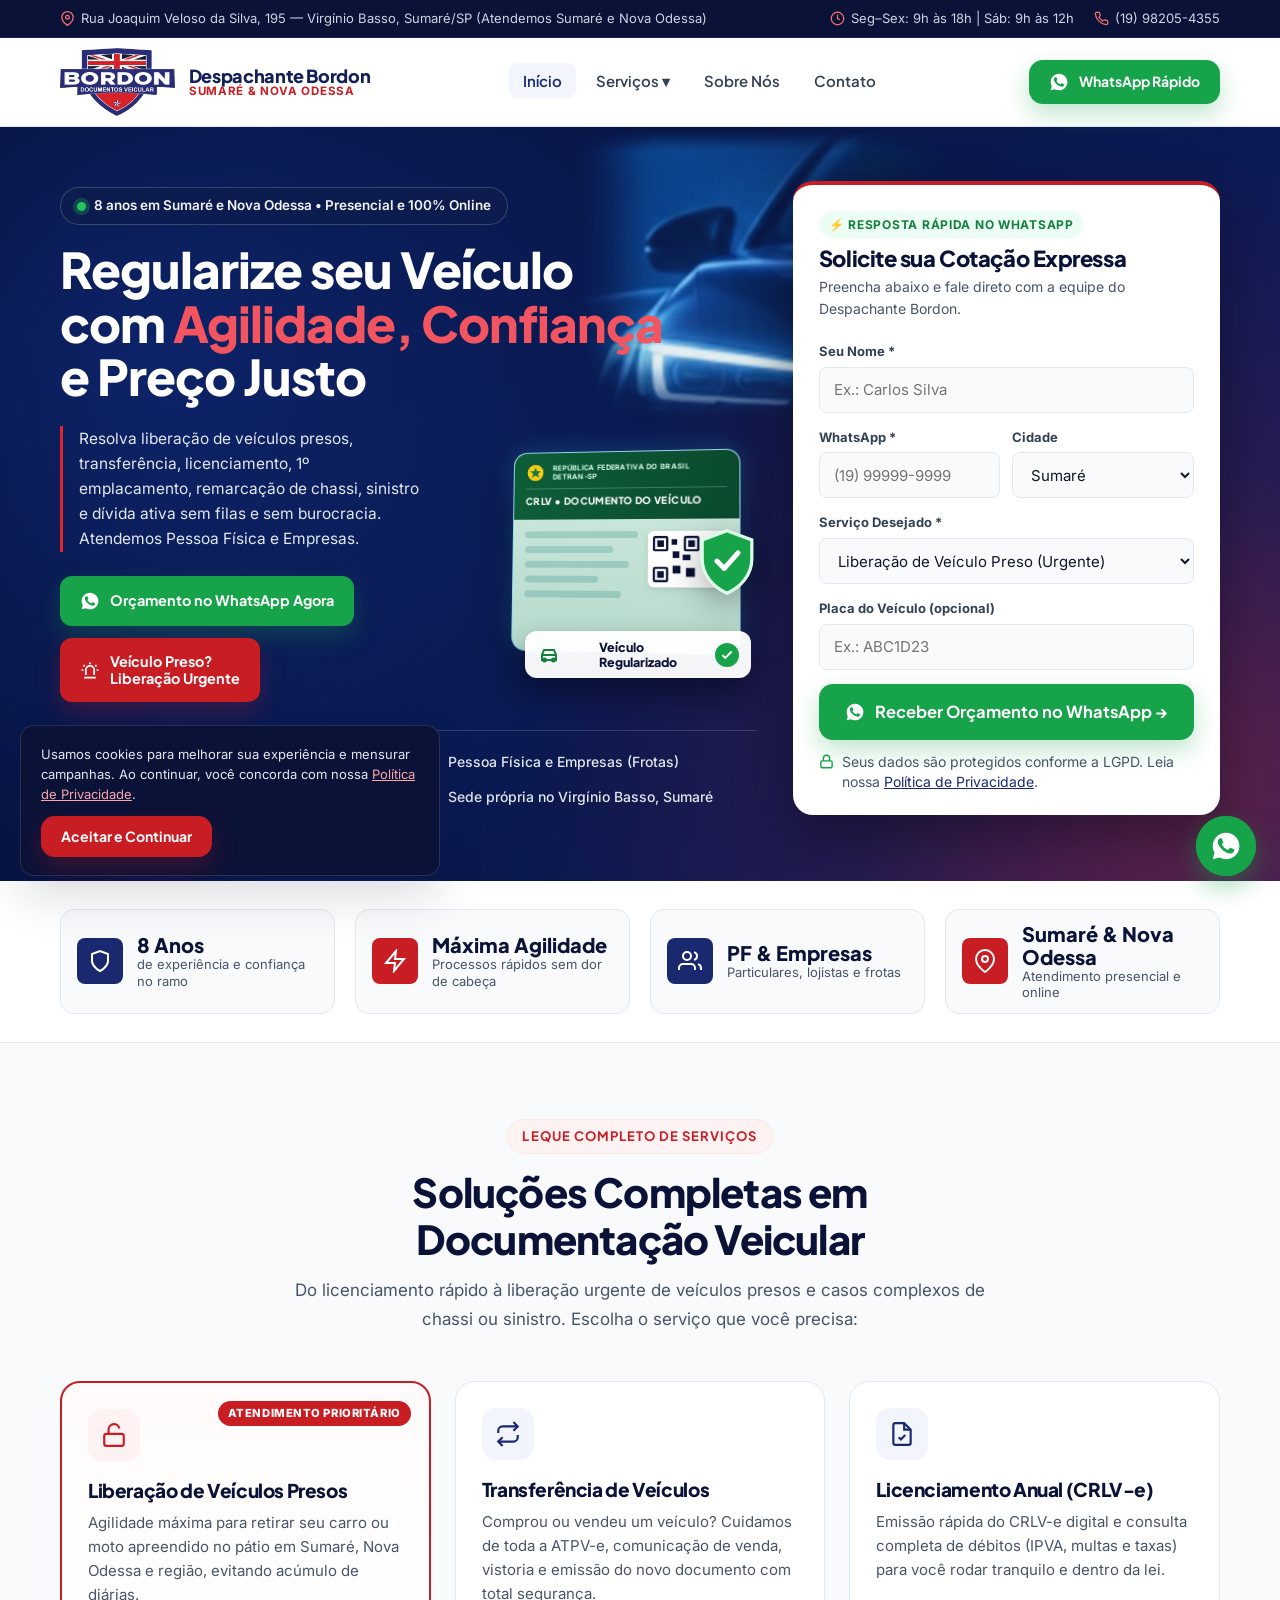
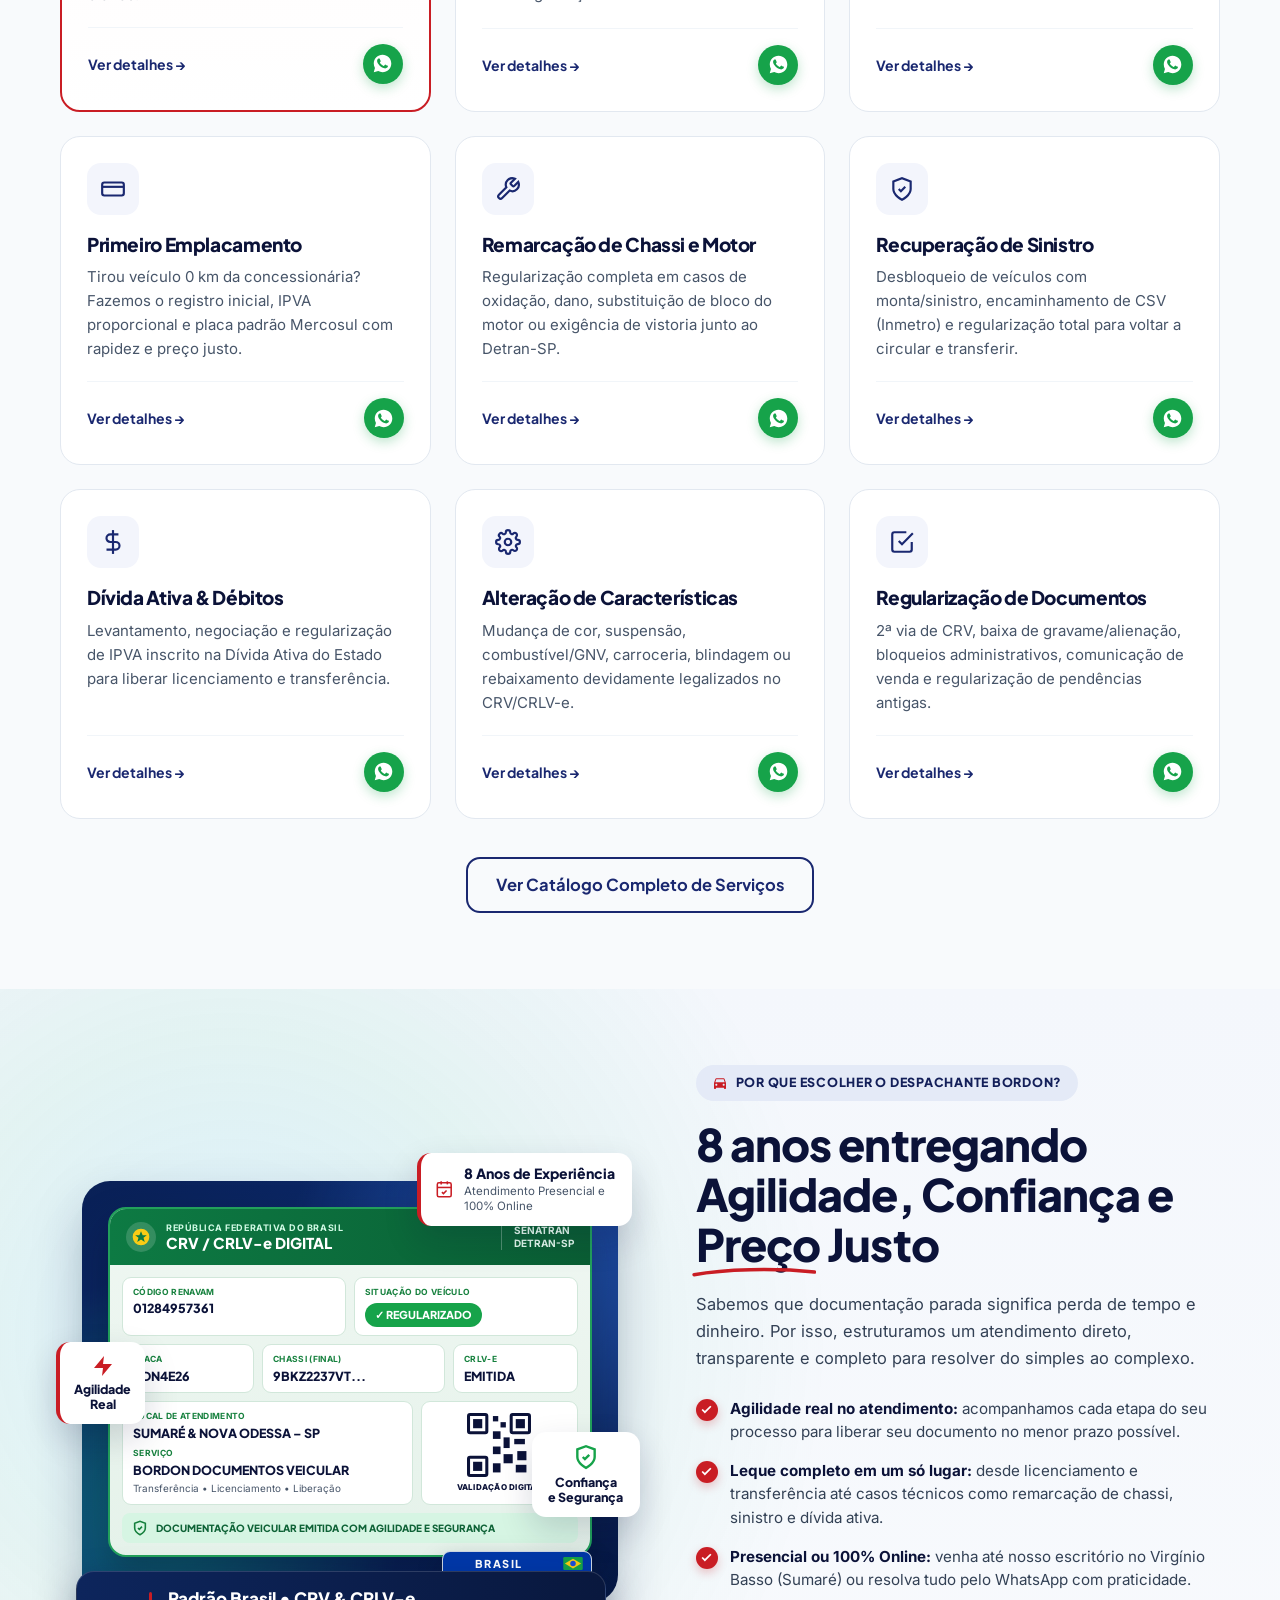
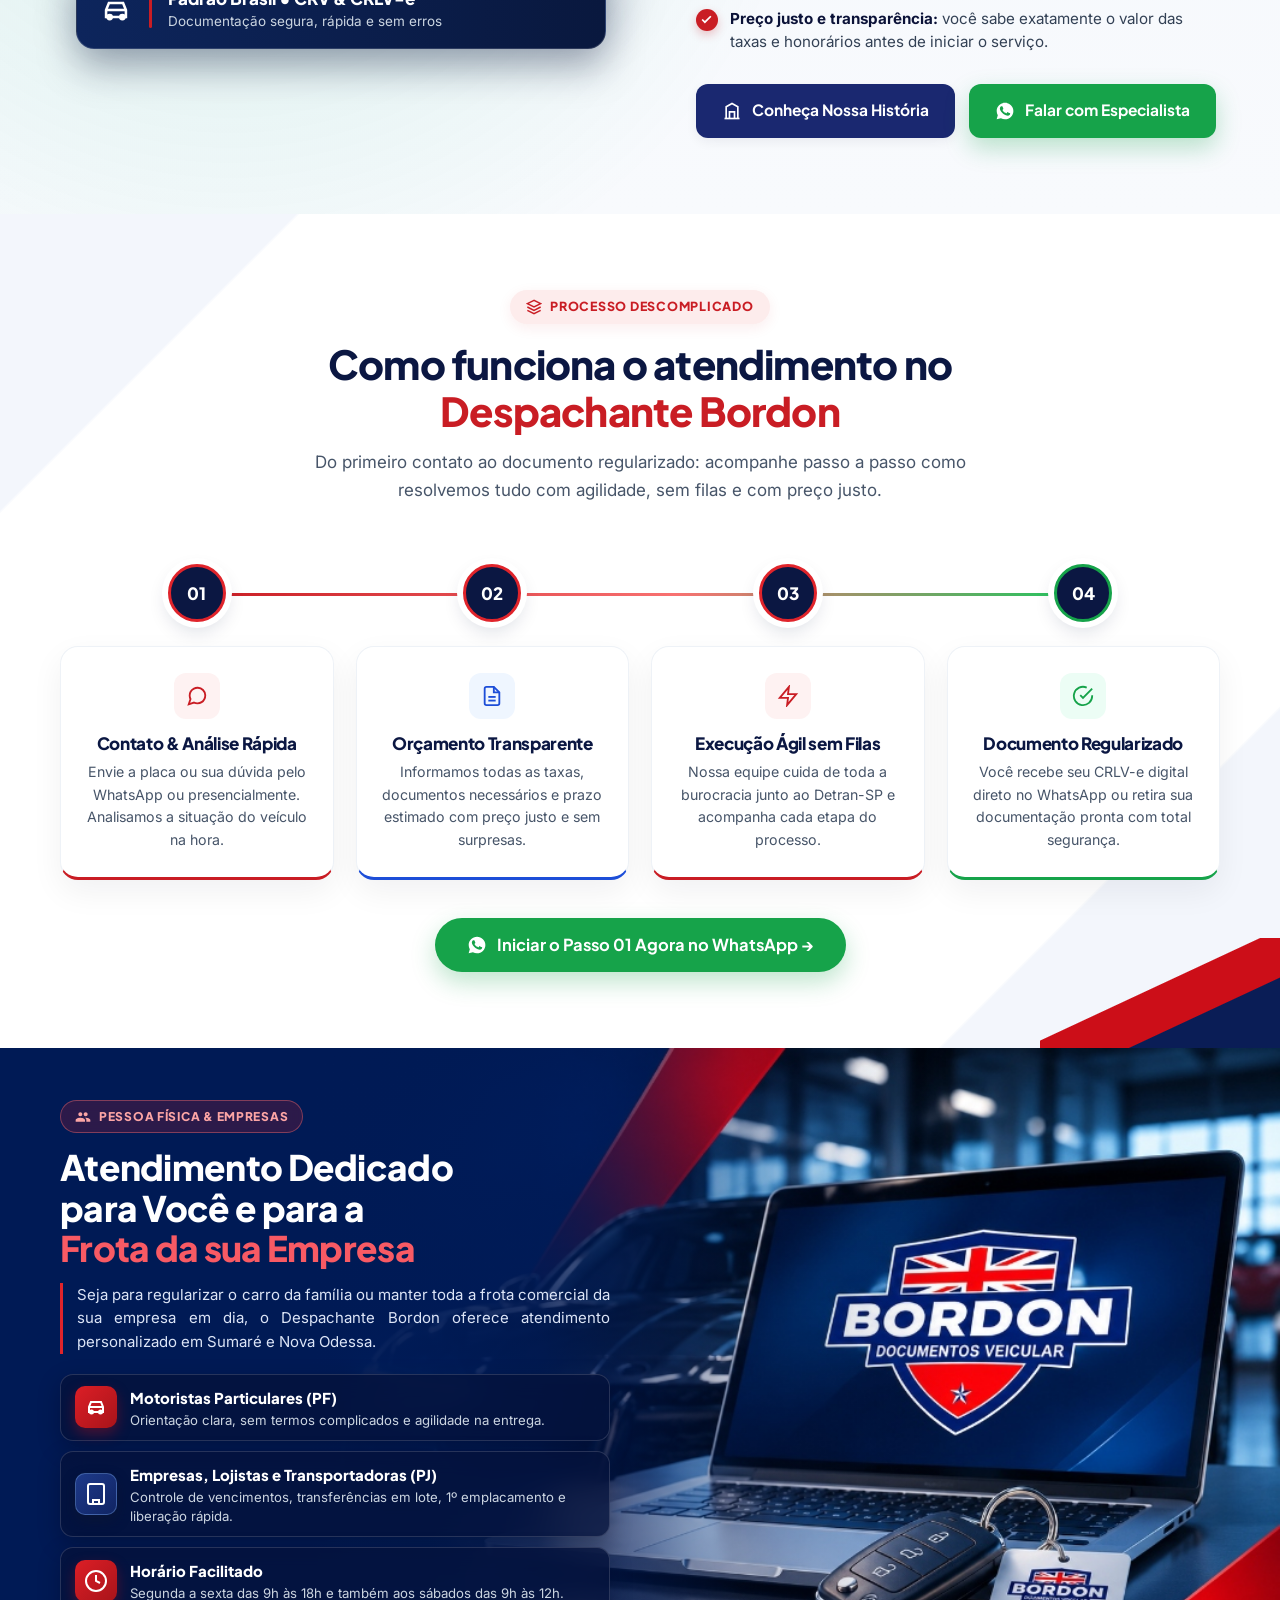
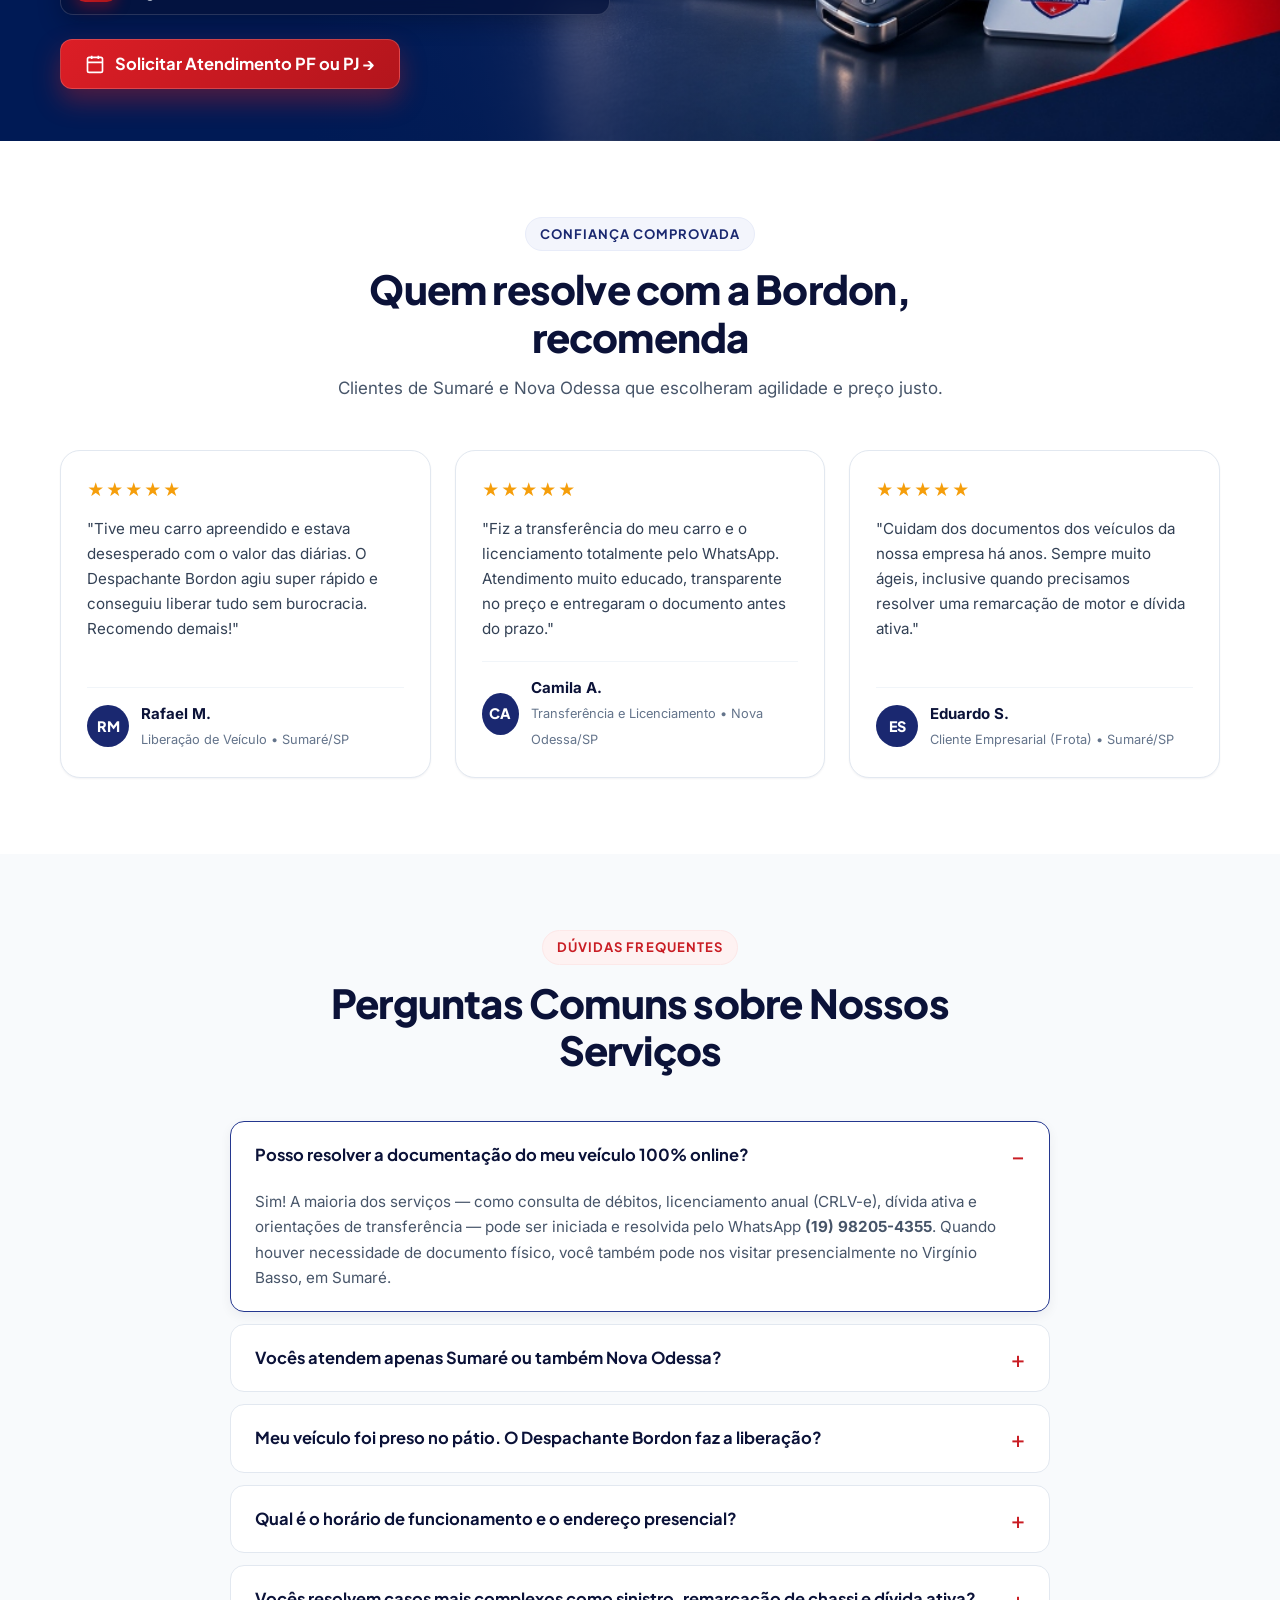
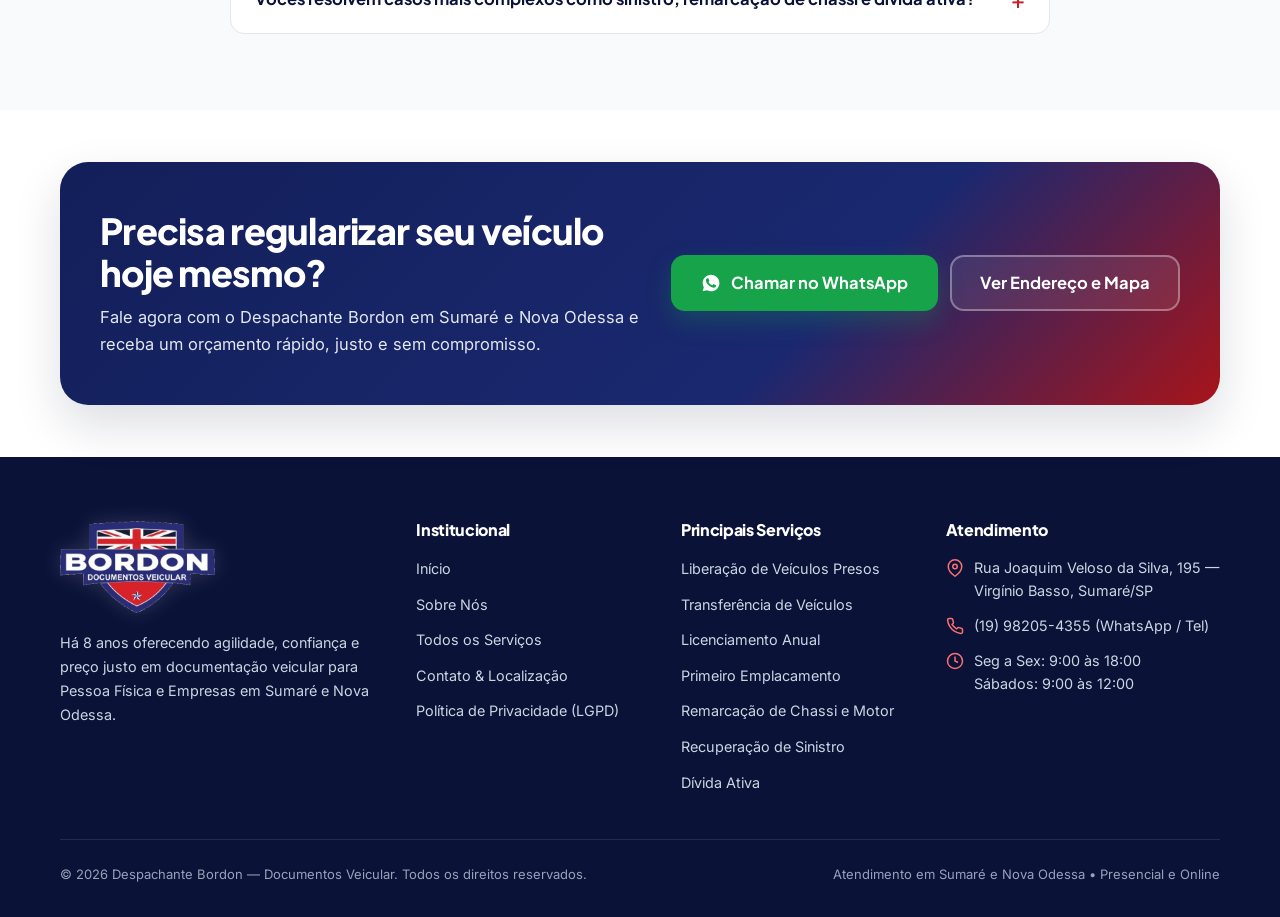
==== index.html @ f5b33735 "Mobile: ajusta hero e cabecalho identicos a referencia e corrige overflow responsivo" ====
<!DOCTYPE html>
<html lang="pt-BR">
<head>
  <meta charset="UTF-8">
  <meta name="viewport" content="width=device-width, initial-scale=1.0">
  <title>Despachante em Sumaré e Nova Odessa | Despachante Bordon</title>
  <meta name="description" content="Despachante em Sumaré e Nova Odessa há 8 anos. Liberação de veículos presos, transferência, licenciamento, 1º emplacamento, sinistro e dívida ativa.">
  <meta name="robots" content="index, follow">
  <meta name="theme-color" content="#1A2870">
  <link rel="canonical" href="https://despachante-bordon.vercel.app/">

  <!-- Open Graph / WhatsApp / Meta Ads -->
  <meta property="og:type" content="website">
  <meta property="og:locale" content="pt_BR">
  <meta property="og:url" content="https://despachante-bordon.vercel.app/">
  <meta property="og:site_name" content="Despachante Bordon">
  <meta property="og:title" content="Despachante em Sumaré e Nova Odessa | Despachante Bordon">
  <meta property="og:description" content="Despachante em Sumaré e Nova Odessa há 8 anos. Agilidade, confiança e preço justo em documentação veicular presencial e 100% online para PF e Empresas.">
  <meta property="og:image" content="https://despachante-bordon.vercel.app/assets/img/og-despachante-bordon.jpg">
  <meta property="og:image:secure_url" content="https://despachante-bordon.vercel.app/assets/img/og-despachante-bordon.jpg">
  <meta property="og:image:type" content="image/jpeg">
  <meta property="og:image:width" content="1024">
  <meta property="og:image:height" content="576">
  <meta property="og:image:alt" content="Despachante Bordon — Documentos Veiculares em Sumaré e Nova Odessa">

  <!-- Twitter / X Card -->
  <meta name="twitter:card" content="summary_large_image">
  <meta name="twitter:title" content="Despachante em Sumaré e Nova Odessa | Despachante Bordon">
  <meta name="twitter:description" content="Despachante em Sumaré e Nova Odessa há 8 anos. Liberação de veículos presos, transferência, licenciamento, 1º emplacamento, sinistro e dívida ativa.">
  <meta name="twitter:image" content="https://despachante-bordon.vercel.app/assets/img/og-despachante-bordon.jpg">

  <!-- Performance: Preconnect Google Fonts -->
  <link rel="preconnect" href="https://fonts.googleapis.com">
  <link rel="preconnect" href="https://fonts.gstatic.com" crossorigin>
  <link href="https://fonts.googleapis.com/css2?family=Inter:wght@400;500;600;700&family=Plus+Jakarta+Sans:wght@600;700;800&display=swap" rel="stylesheet">

  <link rel="icon" type="image/png" href="assets/img/logo-bordon.png">
  <link rel="stylesheet" href="assets/css/styles.css">

  <!-- Schema.org LocalBusiness (SEO Local + Google Ads) -->
  <script type="application/ld+json">
  {
    "@context": "https://schema.org",
    "@type": "ProfessionalService",
    "name": "Despachante Bordon — Documentos Veicular",
    "description": "Despachante de veículos com 8 anos de experiência atendendo Sumaré e Nova Odessa, presencial e online, para Pessoa Física e Empresas.",
    "telephone": "+55-19-98205-4355",
    "priceRange": "$$",
    "address": {
      "@type": "PostalAddress",
      "streetAddress": "Rua Joaquim Veloso da Silva, 195 - Virgínio Basso",
      "addressLocality": "Sumaré",
      "addressRegion": "SP",
      "addressCountry": "BR"
    },
    "areaServed": ["Sumaré", "Nova Odessa"],
    "openingHoursSpecification": [
      {
        "@type": "OpeningHoursSpecification",
        "dayOfWeek": ["Monday", "Tuesday", "Wednesday", "Thursday", "Friday"],
        "opens": "09:00",
        "closes": "18:00"
      },
      {
        "@type": "OpeningHoursSpecification",
        "dayOfWeek": "Saturday",
        "opens": "09:00",
        "closes": "12:00"
      }
    ]
  }
  </script>

  <!--
    TRACKING PRONTO PARA GOOGLE ADS, GTM & META PIXEL:
    Insira abaixo seu snippet do Google Tag Manager (GTM-XXXXXXX) ou Google Tag (AW-XXXXXXX)
    e o Meta Pixel (fbq). Os eventos 'generate_lead', 'whatsapp_click' e 'phone_click'
    já são disparados automaticamente pelo assets/js/main.js.
  -->
</head>
<body>
  <a href="#conteudo" class="skip-link">Pular para o conteúdo principal</a>

  <!-- Top Bar Local -->
  <div class="topbar">
    <div class="container topbar-inner">
      <div class="topbar-group">
        <span class="topbar-item">
          <svg viewBox="0 0 24 24" fill="none" stroke="currentColor" stroke-width="2" aria-hidden="true"><path d="M21 10c0 7-9 13-9 13s-9-6-9-13a9 9 0 0 1 18 0z"/><circle cx="12" cy="10" r="3"/></svg>
          Rua Joaquim Veloso da Silva, 195 — Virgínio Basso, Sumaré/SP (Atendemos Sumaré e Nova Odessa)
        </span>
      </div>
      <div class="topbar-group">
        <span class="topbar-item">
          <svg viewBox="0 0 24 24" fill="none" stroke="currentColor" stroke-width="2" aria-hidden="true"><circle cx="12" cy="12" r="10"/><path d="M12 6v6l4 2"/></svg>
          Seg–Sex: 9h às 18h | Sáb: 9h às 12h
        </span>
        <span class="topbar-item">
          <svg viewBox="0 0 24 24" fill="none" stroke="currentColor" stroke-width="2" aria-hidden="true"><path d="M22 16.92v3a2 2 0 0 1-2.18 2 19.79 19.79 0 0 1-8.63-3.07 19.5 19.5 0 0 1-6-6 19.79 19.79 0 0 1-3.07-8.67A2 2 0 0 1 4.11 2h3a2 2 0 0 1 2 1.72c.127.96.361 1.903.7 2.81a2 2 0 0 1-.45 2.11L8.09 9.91a16 16 0 0 0 6 6l1.27-1.27a2 2 0 0 1 2.11-.45c.907.339 1.85.573 2.81.7A2 2 0 0 1 22 16.92z"/></svg>
          <a href="tel:+5519982054355" data-track="phone" data-label="topbar_phone">(19) 98205-4355</a>
        </span>
      </div>
    </div>
  </div>

  <!-- Header -->
  <header class="site-header">
    <div class="container header-inner">
      <a href="index.html" class="brand-logo" aria-label="Despachante Bordon — Página Inicial">
        <img src="assets/img/logo-bordon.png" alt="Logotipo Despachante Bordon Documentos Veicular" width="115" height="68">
        <div class="brand-text">
          <span class="brand-name">Despachante Bordon</span>
          <span class="brand-sub">Sumaré &amp; Nova Odessa</span>
        </div>
      </a>

      <nav class="nav-desktop" aria-label="Navegação Principal">
        <ul class="nav-links">
          <li><a href="index.html" class="nav-link active">Início</a></li>
          <li class="nav-dropdown">
            <a href="servicos.html" class="nav-link">Serviços ▾</a>
            <div class="nav-dropdown-menu" role="menu">
              <a href="servicos/liberacao-de-veiculos.html">Liberação de Veículos Presos <span class="nav-badge-urgent">Urgente</span></a>
              <a href="servicos/transferencia-de-veiculos.html">Transferência de Veículos</a>
              <a href="servicos/licenciamento.html">Licenciamento Anual (CRLV-e)</a>
              <a href="servicos/primeiro-emplacamento.html">Primeiro Emplacamento</a>
              <a href="servicos/remarcacao-chassi-motor.html">Remarcação de Chassi e Motor</a>
              <a href="servicos/recuperacao-de-sinistro.html">Recuperação de Sinistro</a>
              <a href="servicos/divida-ativa.html">Dívida Ativa &amp; Débitos</a>
              <a href="servicos.html">Ver todos os serviços →</a>
            </div>
          </li>
          <li><a href="sobre.html" class="nav-link">Sobre Nós</a></li>
          <li><a href="contato.html" class="nav-link">Contato</a></li>
        </ul>
      </nav>

      <div class="header-actions">
        <a href="https://wa.me/5519982054355?text=Ol%C3%A1%2C%20Despachante%20Bordon!%20Gostaria%20de%20um%20or%C3%A7amento%20para%20meu%20ve%C3%ADculo."
           target="_blank" rel="noopener noreferrer"
           class="btn btn-wa btn-sm"
           data-track="whatsapp" data-label="header_cta" data-service="geral">
          <svg viewBox="0 0 24 24" fill="currentColor" aria-hidden="true"><path d="M12.031 2C6.51 2 2.02 6.49 2.02 12.01c0 1.77.46 3.5 1.34 5.02L2 22l5.12-1.34a9.98 9.98 0 0 0 4.91 1.29h.01c5.52 0 10.01-4.49 10.01-10.01S17.55 2 12.03 2zm5.82 14.13c-.25.7-1.44 1.34-1.99 1.42-.52.08-1.18.11-1.91-.12-.44-.14-1-.33-1.72-.64-3.03-1.31-5.01-4.38-5.16-4.58-.15-.2-1.23-1.64-1.23-3.13 0-1.49.78-2.22 1.06-2.52.28-.3.61-.38.81-.38.2 0 .41.01.58.01.19.01.44-.07.69.53.25.6.86 2.1.94 2.25.08.15.13.33.03.53-.1.2-.15.33-.3.5-.15.18-.32.39-.45.53-.15.15-.31.32-.13.62.18.3.79 1.3 1.69 2.11 1.16 1.03 2.14 1.35 2.44 1.5.3.15.48.13.66-.08.18-.2.76-.88.96-1.18.2-.3.41-.25.68-.15.28.1 1.77.83 2.07.98.3.15.5.23.58.35.07.13.07.73-.18 1.43z"/></svg>
          WhatsApp Rápido
        </a>
        <button class="mobile-menu-btn" type="button" aria-label="Abrir menu" aria-expanded="false" aria-controls="mobile-nav">
          <svg width="24" height="24" viewBox="0 0 24 24" fill="none" stroke="currentColor" stroke-width="2.2"><line x1="3" y1="6" x2="21" y2="6"/><line x1="3" y1="12" x2="21" y2="12"/><line x1="3" y1="18" x2="21" y2="18"/></svg>
        </button>
      </div>
    </div>
  </header>

  <!-- Mobile Navigation Drawer -->
  <nav id="mobile-nav" class="mobile-nav" aria-label="Menu Mobile">
    <div class="mobile-nav-list">
      <a href="index.html">Início</a>
      <a href="servicos.html">Todos os Serviços</a>
      <a href="servicos/liberacao-de-veiculos.html" class="sub-item">Liberação de Veículos Presos</a>
      <a href="servicos/transferencia-de-veiculos.html" class="sub-item">Transferência de Veículos</a>
      <a href="servicos/licenciamento.html" class="sub-item">Licenciamento Anual</a>
      <a href="servicos/primeiro-emplacamento.html" class="sub-item">Primeiro Emplacamento</a>
      <a href="servicos/remarcacao-chassi-motor.html" class="sub-item">Remarcação de Chassi e Motor</a>
      <a href="servicos/recuperacao-de-sinistro.html" class="sub-item">Recuperação de Sinistro</a>
      <a href="servicos/divida-ativa.html" class="sub-item">Dívida Ativa</a>
      <a href="sobre.html">Sobre Nós (8 Anos)</a>
      <a href="contato.html">Contato &amp; Endereço</a>
    </div>
    <a href="https://wa.me/5519982054355?text=Ol%C3%A1%2C%20Despachante%20Bordon!%20Preciso%20de%20atendimento."
       target="_blank" rel="noopener noreferrer"
       class="btn btn-wa btn-block" data-track="whatsapp" data-label="mobile_drawer"><svg viewBox="0 0 24 24" fill="currentColor" aria-hidden="true"><path d="M12.031 2C6.51 2 2.02 6.49 2.02 12.01c0 1.77.46 3.5 1.34 5.02L2 22l5.12-1.34a9.98 9.98 0 0 0 4.91 1.29h.01c5.52 0 10.01-4.49 10.01-10.01S17.55 2 12.03 2zm5.82 14.13c-.25.7-1.44 1.34-1.99 1.42-.52.08-1.18.11-1.91-.12-.44-.14-1-.33-1.72-.64-3.03-1.31-5.01-4.38-5.16-4.58-.15-.2-1.23-1.64-1.23-3.13 0-1.49.78-2.22 1.06-2.52.28-.3.61-.38.81-.38.2 0 .41.01.58.01.19.01.44-.07.69.53.25.6.86 2.1.94 2.25.08.15.13.33.03.53-.1.2-.15.33-.3.5-.15.18-.32.39-.45.53-.15.15-.31.32-.13.62.18.3.79 1.3 1.69 2.11 1.16 1.03 2.14 1.35 2.44 1.5.3.15.48.13.66-.08.18-.2.76-.88.96-1.18.2-.3.41-.25.68-.15.28.1 1.77.83 2.07.98.3.15.5.23.58.35.07.13.07.73-.18 1.43z"/></svg> Falar no WhatsApp (19) 98205-4355</a>
  </nav>
  <main id="conteudo">
    <!-- HERO SECTION (Alta Conversão Google Ads & Meta Ads) -->
    <section class="hero">
      <img src="assets/img/hero-car-real.png" alt="" class="hero-car-bg" width="375" height="310" fetchpriority="high" aria-hidden="true">

      <div class="container hero-grid">
        <div class="hero-left">
          <div class="hero-badge">
            <span class="hero-badge-dot" aria-hidden="true"></span>
            8 anos em Sumaré e Nova Odessa • Presencial e 100% Online
          </div>
          <h1>Regularize seu Veículo<br>com <span>Agilidade, Confiança</span><br>e Preço Justo</h1>

          <div class="hero-mid-row">
            <div>
              <p class="hero-lead">
                Resolva liberação de veículos presos, transferência, licenciamento, 1º emplacamento, remarcação de chassi, sinistro e dívida ativa sem filas e sem burocracia. Atendemos Pessoa Física e Empresas.
              </p>

              <div class="hero-cta-row">
                <a href="https://wa.me/5519982054355?text=Ol%C3%A1%2C%20Despachante%20Bordon!%20Quero%20um%20or%C3%A7amento%20r%C3%A1pido%20para%20meu%20ve%C3%ADculo."
                   target="_blank" rel="noopener noreferrer"
                   class="btn btn-wa hero-btn-wa"
                   data-track="whatsapp" data-label="hero_primary_cta" data-service="orcamento_hero">
                  <span class="hero-btn-icon" aria-hidden="true"><svg viewBox="0 0 24 24" fill="currentColor"><path d="M12.031 2C6.51 2 2.02 6.49 2.02 12.01c0 1.77.46 3.5 1.34 5.02L2 22l5.12-1.34a9.98 9.98 0 0 0 4.91 1.29h.01c5.52 0 10.01-4.49 10.01-10.01S17.55 2 12.03 2zm5.82 14.13c-.25.7-1.44 1.34-1.99 1.42-.52.08-1.18.11-1.91-.12-.44-.14-1-.33-1.72-.64-3.03-1.31-5.01-4.38-5.16-4.58-.15-.2-1.23-1.64-1.23-3.13 0-1.49.78-2.22 1.06-2.52.28-.3.61-.38.81-.38.2 0 .41.01.58.01.19.01.44-.07.69.53.25.6.86 2.1.94 2.25.08.15.13.33.03.53-.1.2-.15.33-.3.5-.15.18-.32.39-.45.53-.15.15-.31.32-.13.62.18.3.79 1.3 1.69 2.11 1.16 1.03 2.14 1.35 2.44 1.5.3.15.48.13.66-.08.18-.2.76-.88.96-1.18.2-.3.41-.25.68-.15.28.1 1.77.83 2.07.98.3.15.5.23.58.35.07.13.07.73-.18 1.43z"/></svg></span>
                  <span class="hero-btn-label">Orçamento no WhatsApp Agora</span>
                  <span class="hero-btn-arrow" aria-hidden="true">›</span>
                </a>
                <a href="servicos/liberacao-de-veiculos.html" class="btn btn-red hero-btn-urgent">
                  <span class="hero-btn-icon" aria-hidden="true"><svg viewBox="0 0 24 24" fill="none" stroke="currentColor" stroke-width="2.1"><path d="M7 18v-6a5 5 0 0 1 10 0v6"/><path d="M5 21h14"/><path d="M12 3v2"/><path d="M4.22 6.22l1.42 1.42"/><path d="M19.78 6.22l-1.42 1.42"/><path d="M2 12h2"/><path d="M20 12h2"/></svg></span>
                  <span class="hero-btn-label">Veículo Preso?<br>Liberação Urgente</span>
                  <span class="hero-btn-arrow" aria-hidden="true">›</span>
                </a>
              </div>
            </div>

            <!-- Cartão CRLV Flutuante + Escudo Verde + Veículo Regularizado -->
            <div class="hero-crlv-wrap" aria-hidden="true">
              <div class="hero-crlv-card">
                <div class="hero-crlv-head">
                  <div class="hero-crlv-head-top">
                    <svg width="20" height="20" viewBox="0 0 24 24"><circle cx="12" cy="12" r="10" fill="#FACC15"/><polygon points="12,5 14,10 19,10 15,13 16.5,18 12,15 7.5,18 9,13 5,10 10,10" fill="#0D7A43"/></svg>
                    <small>REPÚBLICA FEDERATIVA DO BRASIL<br>DETRAN-SP</small>
                  </div>
                  <div class="hero-crlv-head-sub">CRLV • DOCUMENTO DO VEÍCULO</div>
                </div>
                <div class="hero-crlv-body">
                  <div class="hero-crlv-lines">
                    <span></span><span></span><span></span><span></span><span></span>
                  </div>
                  <div class="hero-crlv-qr">
                    <svg width="46" height="46" viewBox="0 0 84 84" fill="#0B1238">
                      <rect x="2" y="2" width="24" height="24" rx="2" fill="none" stroke="#0B1238" stroke-width="4"/><rect x="8" y="8" width="12" height="12"/>
                      <rect x="58" y="2" width="24" height="24" rx="2" fill="none" stroke="#0B1238" stroke-width="4"/><rect x="64" y="8" width="12" height="12"/>
                      <rect x="2" y="58" width="24" height="24" rx="2" fill="none" stroke="#0B1238" stroke-width="4"/><rect x="8" y="64" width="12" height="12"/>
                      <rect x="34" y="6" width="10" height="10"/><rect x="36" y="28" width="12" height="12"/>
                      <rect x="54" y="34" width="14" height="10"/><rect x="36" y="54" width="14" height="14"/>
                      <rect x="60" y="58" width="16" height="16"/>
                    </svg>
                  </div>
                </div>
              </div>

              <!-- Escudo verde brilhante -->
              <svg class="hero-crlv-shield" viewBox="0 0 64 74" fill="none">
                <path d="M32 3L59 13V34C59 51 47 64 32 71C17 64 5 51 5 34V13L32 3Z" fill="#16A34A" stroke="#DCFCE7" stroke-width="3.5"/>
                <path d="M21 36L29 44L44 27" stroke="#FFFFFF" stroke-width="5.5" stroke-linecap="round" stroke-linejoin="round"/>
              </svg>

              <!-- Selo Veículo Regularizado -->
              <div class="hero-crlv-pill">
                <svg width="24" height="24" viewBox="0 0 24 24" fill="none" stroke="#15803D" stroke-width="2"><path d="M5 17h14v-5l-2-5H7l-2 5v5z"/><circle cx="7.5" cy="17" r="1.5"/><circle cx="16.5" cy="17" r="1.5"/><path d="M5 12h14"/></svg>
                <strong>Veículo<br>Regularizado</strong>
                <span class="hero-crlv-pill-check">
                  <svg width="14" height="14" viewBox="0 0 24 24" fill="none" stroke="currentColor" stroke-width="3.2"><polyline points="20 6 9 17 4 12"/></svg>
                </span>
              </div>
            </div>
          </div>

          <div class="hero-trust-list">
            <div class="hero-trust-item">
              <span class="hero-trust-dot" aria-hidden="true"><svg width="12" height="12" viewBox="0 0 24 24" fill="none" stroke="currentColor" stroke-width="3.2"><polyline points="20 6 9 17 4 12"/></svg></span>
              Atendimento Presencial e Online
            </div>
            <div class="hero-trust-item">
              <span class="hero-trust-dot" aria-hidden="true"><svg width="12" height="12" viewBox="0 0 24 24" fill="none" stroke="currentColor" stroke-width="3.2"><polyline points="20 6 9 17 4 12"/></svg></span>
              Pessoa Física e Empresas (Frotas)
            </div>
            <div class="hero-trust-item">
              <span class="hero-trust-dot" aria-hidden="true"><svg width="12" height="12" viewBox="0 0 24 24" fill="none" stroke="currentColor" stroke-width="3.2"><polyline points="20 6 9 17 4 12"/></svg></span>
              Orçamento transparente e preço justo
            </div>
            <div class="hero-trust-item">
              <span class="hero-trust-dot" aria-hidden="true"><svg width="12" height="12" viewBox="0 0 24 24" fill="none" stroke="currentColor" stroke-width="3.2"><polyline points="20 6 9 17 4 12"/></svg></span>
              Sede própria no Virgínio Basso, Sumaré
            </div>
          </div>
        </div>

        <!-- Formulário de Cotação Expressa (Máxima Conversão Ads) -->
        <div class="lead-card" id="cotacao">
          <div class="lead-card-header">
            <span class="lead-card-tag">⚡ Resposta Rápida no WhatsApp</span>
            <h2>Solicite sua Cotação Expressa</h2>
            <p>Preencha abaixo e fale direto com a equipe do Despachante Bordon.</p>
          </div>
          <form data-bordon-form="hero_quote">
            <div class="form-group">
              <label class="form-label" for="hero-nome">Seu Nome *</label>
              <input class="form-control" type="text" id="hero-nome" name="nome" placeholder="Ex.: Carlos Silva" required autocomplete="name">
            </div>
            <div class="form-row-2">
              <div class="form-group">
                <label class="form-label" for="hero-tel">WhatsApp *</label>
                <input class="form-control" type="tel" id="hero-tel" name="telefone" placeholder="(19) 99999-9999" required autocomplete="tel">
              </div>
              <div class="form-group">
                <label class="form-label" for="hero-cidade">Cidade</label>
                <select class="form-control" id="hero-cidade" name="cidade">
                  <option value="Sumaré">Sumaré</option>
                  <option value="Nova Odessa">Nova Odessa</option>
                  <option value="Outra cidade da região">Outra cidade</option>
                </select>
              </div>
            </div>
            <div class="form-group">
              <label class="form-label" for="hero-servico">Serviço Desejado *</label>
              <select class="form-control" id="hero-servico" name="servico" required>
                <option value="Liberação de Veículo Preso">Liberação de Veículo Preso (Urgente)</option>
                <option value="Transferência de Veículo">Transferência de Veículo</option>
                <option value="Licenciamento Anual (CRLV-e)">Licenciamento Anual (CRLV-e)</option>
                <option value="Primeiro Emplacamento">Primeiro Emplacamento</option>
                <option value="Alteração de Características">Alteração de Características</option>
                <option value="Regularização de Documentos (CRV)">Regularização de Documentos</option>
                <option value="Remarcação de Chassi e Motor">Remarcação de Chassi e Motor</option>
                <option value="Recuperação de Sinistro">Recuperação de Sinistro</option>
                <option value="Dívida Ativa e Débitos">Dívida Ativa e Débitos</option>
                <option value="Outros Serviços / Empresas">Outros Serviços / Frotas PJ</option>
              </select>
            </div>
            <div class="form-group">
              <label class="form-label" for="hero-placa">Placa do Veículo (opcional)</label>
              <input class="form-control" type="text" id="hero-placa" name="placa" placeholder="Ex.: ABC1D23" maxlength="8">
            </div>
            <button type="submit" class="btn btn-wa btn-block btn-lg"><svg viewBox="0 0 24 24" fill="currentColor" aria-hidden="true"><path d="M12.031 2C6.51 2 2.02 6.49 2.02 12.01c0 1.77.46 3.5 1.34 5.02L2 22l5.12-1.34a9.98 9.98 0 0 0 4.91 1.29h.01c5.52 0 10.01-4.49 10.01-10.01S17.55 2 12.03 2zm5.82 14.13c-.25.7-1.44 1.34-1.99 1.42-.52.08-1.18.11-1.91-.12-.44-.14-1-.33-1.72-.64-3.03-1.31-5.01-4.38-5.16-4.58-.15-.2-1.23-1.64-1.23-3.13 0-1.49.78-2.22 1.06-2.52.28-.3.61-.38.81-.38.2 0 .41.01.58.01.19.01.44-.07.69.53.25.6.86 2.1.94 2.25.08.15.13.33.03.53-.1.2-.15.33-.3.5-.15.18-.32.39-.45.53-.15.15-.31.32-.13.62.18.3.79 1.3 1.69 2.11 1.16 1.03 2.14 1.35 2.44 1.5.3.15.48.13.66-.08.18-.2.76-.88.96-1.18.2-.3.41-.25.68-.15.28.1 1.77.83 2.07.98.3.15.5.23.58.35.07.13.07.73-.18 1.43z"/></svg> Receber Orçamento no WhatsApp →</button>
            <div class="form-feedback" aria-live="polite"></div>
            <p class="form-privacy-row">
              <svg width="15" height="15" viewBox="0 0 24 24" fill="none" stroke="#16A34A" stroke-width="2.2" style="flex-shrink:0; margin-top:2px;" aria-hidden="true"><rect x="3" y="11" width="18" height="11" rx="2"/><path d="M7 11V7a5 5 0 0 1 10 0v4"/></svg>
              <span>Seus dados são protegidos conforme a LGPD. Leia nossa <a href="politica-de-privacidade.html">Política de Privacidade</a>.</span>
            </p>
          </form>
        </div>
      </div>
    </section>

    <!-- FAIXA DE AUTORIDADE -->
    <section class="stats-strip" aria-label="Nossos números e diferenciais">
      <div class="container stats-grid">
        <div class="stat-item">
          <div class="stat-icon">
            <svg width="24" height="24" viewBox="0 0 24 24" fill="none" stroke="currentColor" stroke-width="2"><path d="M12 22s8-4 8-10V5l-8-3-8 3v7c0 6 8 10 8 10z"/></svg>
          </div>
          <div>
            <div class="stat-value">8 Anos</div>
            <div class="stat-label">de experiência e confiança no ramo</div>
          </div>
        </div>
        <div class="stat-item">
          <div class="stat-icon red">
            <svg width="24" height="24" viewBox="0 0 24 24" fill="none" stroke="currentColor" stroke-width="2"><polygon points="13 2 3 14 12 14 11 22 21 10 12 10 13 2"/></svg>
          </div>
          <div>
            <div class="stat-value">Máxima Agilidade</div>
            <div class="stat-label">Processos rápidos sem dor de cabeça</div>
          </div>
        </div>
        <div class="stat-item">
          <div class="stat-icon">
            <svg width="24" height="24" viewBox="0 0 24 24" fill="none" stroke="currentColor" stroke-width="2"><path d="M17 21v-2a4 4 0 0 0-4-4H5a4 4 0 0 0-4 4v2"/><circle cx="9" cy="7" r="4"/><path d="M23 21v-2a4 4 0 0 0-3-3.87"/><path d="M16 3.13a4 4 0 0 1 0 7.75"/></svg>
          </div>
          <div>
            <div class="stat-value">PF &amp; Empresas</div>
            <div class="stat-label">Particulares, lojistas e frotas</div>
          </div>
        </div>
        <div class="stat-item">
          <div class="stat-icon red">
            <svg width="24" height="24" viewBox="0 0 24 24" fill="none" stroke="currentColor" stroke-width="2"><path d="M21 10c0 7-9 13-9 13s-9-6-9-13a9 9 0 0 1 18 0z"/><circle cx="12" cy="10" r="3"/></svg>
          </div>
          <div>
            <div class="stat-value">Sumaré &amp; Nova Odessa</div>
            <div class="stat-label">Atendimento presencial e online</div>
          </div>
        </div>
      </div>
    </section>

    <!-- CATÁLOGO COMPLETO DE SERVIÇOS -->
    <section class="section bg-light" id="servicos">
      <div class="container">
        <div class="section-header centered">
          <span class="eyebrow">Leque Completo de Serviços</span>
          <h2 class="section-title">Soluções Completas em Documentação Veicular</h2>
          <p class="section-subtitle">
            Do licenciamento rápido à liberação urgente de veículos presos e casos complexos de chassi ou sinistro. Escolha o serviço que você precisa:
          </p>
        </div>

        <div class="services-grid">
          <!-- Serviço 1: Destaque Urgência -->
          <article class="service-card featured">
            <span class="service-card-badge">Atendimento Prioritário</span>
            <div class="service-icon">
              <svg width="26" height="26" viewBox="0 0 24 24" fill="none" stroke="currentColor" stroke-width="2"><rect x="3" y="11" width="18" height="11" rx="2"/><path d="M7 11V7a5 5 0 0 1 9.9-1"/></svg>
            </div>
            <h3>Liberação de Veículos Presos</h3>
            <p>Agilidade máxima para retirar seu carro ou moto apreendido no pátio em Sumaré, Nova Odessa e região, evitando acúmulo de diárias.</p>
            <div class="service-card-actions">
              <a href="servicos/liberacao-de-veiculos.html" class="service-link">Ver detalhes →</a>
              <a href="https://wa.me/5519982054355?text=Ol%C3%A1%2C%20preciso%20de%20ajuda%20urgente%20para%20Libera%C3%A7%C3%A3o%20de%20Ve%C3%ADculo%20Preso." target="_blank" rel="noopener noreferrer" class="service-wa-mini" aria-label="Falar no WhatsApp" title="Falar no WhatsApp" data-track="whatsapp" data-service="liberacao"><svg viewBox="0 0 24 24" fill="currentColor" aria-hidden="true"><path d="M12.031 2C6.51 2 2.02 6.49 2.02 12.01c0 1.77.46 3.5 1.34 5.02L2 22l5.12-1.34a9.98 9.98 0 0 0 4.91 1.29h.01c5.52 0 10.01-4.49 10.01-10.01S17.55 2 12.03 2zm5.82 14.13c-.25.7-1.44 1.34-1.99 1.42-.52.08-1.18.11-1.91-.12-.44-.14-1-.33-1.72-.64-3.03-1.31-5.01-4.38-5.16-4.58-.15-.2-1.23-1.64-1.23-3.13 0-1.49.78-2.22 1.06-2.52.28-.3.61-.38.81-.38.2 0 .41.01.58.01.19.01.44-.07.69.53.25.6.86 2.1.94 2.25.08.15.13.33.03.53-.1.2-.15.33-.3.5-.15.18-.32.39-.45.53-.15.15-.31.32-.13.62.18.3.79 1.3 1.69 2.11 1.16 1.03 2.14 1.35 2.44 1.5.3.15.48.13.66-.08.18-.2.76-.88.96-1.18.2-.3.41-.25.68-.15.28.1 1.77.83 2.07.98.3.15.5.23.58.35.07.13.07.73-.18 1.43z"/></svg></a>
            </div>
          </article>

          <!-- Serviço 2 -->
          <article class="service-card">
            <div class="service-icon">
              <svg width="26" height="26" viewBox="0 0 24 24" fill="none" stroke="currentColor" stroke-width="2"><polyline points="17 1 21 5 17 9"/><path d="M3 11V9a4 4 0 0 1 4-4h14"/><polyline points="7 23 3 19 7 15"/><path d="M21 13v2a4 4 0 0 1-4 4H3"/></svg>
            </div>
            <h3>Transferência de Veículos</h3>
            <p>Comprou ou vendeu um veículo? Cuidamos de toda a ATPV-e, comunicação de venda, vistoria e emissão do novo documento com total segurança.</p>
            <div class="service-card-actions">
              <a href="servicos/transferencia-de-veiculos.html" class="service-link">Ver detalhes →</a>
              <a href="https://wa.me/5519982054355?text=Ol%C3%A1%2C%20quero%20um%20or%C3%A7amento%20para%20Transfer%C3%AAncia%20de%20Ve%C3%ADculo." target="_blank" rel="noopener noreferrer" class="service-wa-mini" aria-label="Falar no WhatsApp" title="Falar no WhatsApp" data-track="whatsapp" data-service="transferencia"><svg viewBox="0 0 24 24" fill="currentColor" aria-hidden="true"><path d="M12.031 2C6.51 2 2.02 6.49 2.02 12.01c0 1.77.46 3.5 1.34 5.02L2 22l5.12-1.34a9.98 9.98 0 0 0 4.91 1.29h.01c5.52 0 10.01-4.49 10.01-10.01S17.55 2 12.03 2zm5.82 14.13c-.25.7-1.44 1.34-1.99 1.42-.52.08-1.18.11-1.91-.12-.44-.14-1-.33-1.72-.64-3.03-1.31-5.01-4.38-5.16-4.58-.15-.2-1.23-1.64-1.23-3.13 0-1.49.78-2.22 1.06-2.52.28-.3.61-.38.81-.38.2 0 .41.01.58.01.19.01.44-.07.69.53.25.6.86 2.1.94 2.25.08.15.13.33.03.53-.1.2-.15.33-.3.5-.15.18-.32.39-.45.53-.15.15-.31.32-.13.62.18.3.79 1.3 1.69 2.11 1.16 1.03 2.14 1.35 2.44 1.5.3.15.48.13.66-.08.18-.2.76-.88.96-1.18.2-.3.41-.25.68-.15.28.1 1.77.83 2.07.98.3.15.5.23.58.35.07.13.07.73-.18 1.43z"/></svg></a>
            </div>
          </article>

          <!-- Serviço 3 -->
          <article class="service-card">
            <div class="service-icon">
              <svg width="26" height="26" viewBox="0 0 24 24" fill="none" stroke="currentColor" stroke-width="2"><path d="M14 2H6a2 2 0 0 0-2 2v16a2 2 0 0 0 2 2h12a2 2 0 0 0 2-2V8z"/><polyline points="14 2 14 8 20 8"/><path d="M9 15l2 2 4-4"/></svg>
            </div>
            <h3>Licenciamento Anual (CRLV-e)</h3>
            <p>Emissão rápida do CRLV-e digital e consulta completa de débitos (IPVA, multas e taxas) para você rodar tranquilo e dentro da lei.</p>
            <div class="service-card-actions">
              <a href="servicos/licenciamento.html" class="service-link">Ver detalhes →</a>
              <a href="https://wa.me/5519982054355?text=Ol%C3%A1%2C%20quero%20fazer%20o%20Licenciamento%20Anual%20do%20meu%20ve%C3%ADculo." target="_blank" rel="noopener noreferrer" class="service-wa-mini" aria-label="Falar no WhatsApp" title="Falar no WhatsApp" data-track="whatsapp" data-service="licenciamento"><svg viewBox="0 0 24 24" fill="currentColor" aria-hidden="true"><path d="M12.031 2C6.51 2 2.02 6.49 2.02 12.01c0 1.77.46 3.5 1.34 5.02L2 22l5.12-1.34a9.98 9.98 0 0 0 4.91 1.29h.01c5.52 0 10.01-4.49 10.01-10.01S17.55 2 12.03 2zm5.82 14.13c-.25.7-1.44 1.34-1.99 1.42-.52.08-1.18.11-1.91-.12-.44-.14-1-.33-1.72-.64-3.03-1.31-5.01-4.38-5.16-4.58-.15-.2-1.23-1.64-1.23-3.13 0-1.49.78-2.22 1.06-2.52.28-.3.61-.38.81-.38.2 0 .41.01.58.01.19.01.44-.07.69.53.25.6.86 2.1.94 2.25.08.15.13.33.03.53-.1.2-.15.33-.3.5-.15.18-.32.39-.45.53-.15.15-.31.32-.13.62.18.3.79 1.3 1.69 2.11 1.16 1.03 2.14 1.35 2.44 1.5.3.15.48.13.66-.08.18-.2.76-.88.96-1.18.2-.3.41-.25.68-.15.28.1 1.77.83 2.07.98.3.15.5.23.58.35.07.13.07.73-.18 1.43z"/></svg></a>
            </div>
          </article>

          <!-- Serviço 4 -->
          <article class="service-card">
            <div class="service-icon">
              <svg width="26" height="26" viewBox="0 0 24 24" fill="none" stroke="currentColor" stroke-width="2"><rect x="2" y="6" width="20" height="12" rx="2"/><line x1="2" y1="10" x2="22" y2="10"/></svg>
            </div>
            <h3>Primeiro Emplacamento</h3>
            <p>Tirou veículo 0 km da concessionária? Fazemos o registro inicial, IPVA proporcional e placa padrão Mercosul com rapidez e preço justo.</p>
            <div class="service-card-actions">
              <a href="servicos/primeiro-emplacamento.html" class="service-link">Ver detalhes →</a>
              <a href="https://wa.me/5519982054355?text=Ol%C3%A1%2C%20preciso%20de%20or%C3%A7amento%20para%20Primeiro%20Emplacamento." target="_blank" rel="noopener noreferrer" class="service-wa-mini" aria-label="Falar no WhatsApp" title="Falar no WhatsApp" data-track="whatsapp" data-service="emplacamento"><svg viewBox="0 0 24 24" fill="currentColor" aria-hidden="true"><path d="M12.031 2C6.51 2 2.02 6.49 2.02 12.01c0 1.77.46 3.5 1.34 5.02L2 22l5.12-1.34a9.98 9.98 0 0 0 4.91 1.29h.01c5.52 0 10.01-4.49 10.01-10.01S17.55 2 12.03 2zm5.82 14.13c-.25.7-1.44 1.34-1.99 1.42-.52.08-1.18.11-1.91-.12-.44-.14-1-.33-1.72-.64-3.03-1.31-5.01-4.38-5.16-4.58-.15-.2-1.23-1.64-1.23-3.13 0-1.49.78-2.22 1.06-2.52.28-.3.61-.38.81-.38.2 0 .41.01.58.01.19.01.44-.07.69.53.25.6.86 2.1.94 2.25.08.15.13.33.03.53-.1.2-.15.33-.3.5-.15.18-.32.39-.45.53-.15.15-.31.32-.13.62.18.3.79 1.3 1.69 2.11 1.16 1.03 2.14 1.35 2.44 1.5.3.15.48.13.66-.08.18-.2.76-.88.96-1.18.2-.3.41-.25.68-.15.28.1 1.77.83 2.07.98.3.15.5.23.58.35.07.13.07.73-.18 1.43z"/></svg></a>
            </div>
          </article>

          <!-- Serviço 5 -->
          <article class="service-card">
            <div class="service-icon">
              <svg width="26" height="26" viewBox="0 0 24 24" fill="none" stroke="currentColor" stroke-width="2"><path d="M14.7 6.3a1 1 0 0 0 0 1.4l1.6 1.6a1 1 0 0 0 1.4 0l3.77-3.77a6 6 0 0 1-7.94 7.94l-6.91 6.91a2.12 2.12 0 0 1-3-3l6.91-6.91a6 6 0 0 1 7.94-7.94l-3.76 3.76z"/></svg>
            </div>
            <h3>Remarcação de Chassi e Motor</h3>
            <p>Regularização completa em casos de oxidação, dano, substituição de bloco do motor ou exigência de vistoria junto ao Detran-SP.</p>
            <div class="service-card-actions">
              <a href="servicos/remarcacao-chassi-motor.html" class="service-link">Ver detalhes →</a>
              <a href="https://wa.me/5519982054355?text=Ol%C3%A1%2C%20gostaria%20de%20informa%C3%A7%C3%B5es%20sobre%20Remarca%C3%A7%C3%A3o%20de%20Chassi%20e%20Motor." target="_blank" rel="noopener noreferrer" class="service-wa-mini" aria-label="Falar no WhatsApp" title="Falar no WhatsApp" data-track="whatsapp" data-service="remarcacao"><svg viewBox="0 0 24 24" fill="currentColor" aria-hidden="true"><path d="M12.031 2C6.51 2 2.02 6.49 2.02 12.01c0 1.77.46 3.5 1.34 5.02L2 22l5.12-1.34a9.98 9.98 0 0 0 4.91 1.29h.01c5.52 0 10.01-4.49 10.01-10.01S17.55 2 12.03 2zm5.82 14.13c-.25.7-1.44 1.34-1.99 1.42-.52.08-1.18.11-1.91-.12-.44-.14-1-.33-1.72-.64-3.03-1.31-5.01-4.38-5.16-4.58-.15-.2-1.23-1.64-1.23-3.13 0-1.49.78-2.22 1.06-2.52.28-.3.61-.38.81-.38.2 0 .41.01.58.01.19.01.44-.07.69.53.25.6.86 2.1.94 2.25.08.15.13.33.03.53-.1.2-.15.33-.3.5-.15.18-.32.39-.45.53-.15.15-.31.32-.13.62.18.3.79 1.3 1.69 2.11 1.16 1.03 2.14 1.35 2.44 1.5.3.15.48.13.66-.08.18-.2.76-.88.96-1.18.2-.3.41-.25.68-.15.28.1 1.77.83 2.07.98.3.15.5.23.58.35.07.13.07.73-.18 1.43z"/></svg></a>
            </div>
          </article>

          <!-- Serviço 6 -->
          <article class="service-card">
            <div class="service-icon">
              <svg width="26" height="26" viewBox="0 0 24 24" fill="none" stroke="currentColor" stroke-width="2"><path d="M12 22s8-4 8-10V5l-8-3-8 3v7c0 6 8 10 8 10z"/><path d="M9 12l2 2 4-4"/></svg>
            </div>
            <h3>Recuperação de Sinistro</h3>
            <p>Desbloqueio de veículos com monta/sinistro, encaminhamento de CSV (Inmetro) e regularização total para voltar a circular e transferir.</p>
            <div class="service-card-actions">
              <a href="servicos/recuperacao-de-sinistro.html" class="service-link">Ver detalhes →</a>
              <a href="https://wa.me/5519982054355?text=Ol%C3%A1%2C%20preciso%20de%20or%C3%A7amento%20para%20Recupera%C3%A7%C3%A3o%20de%20Sinistro." target="_blank" rel="noopener noreferrer" class="service-wa-mini" aria-label="Falar no WhatsApp" title="Falar no WhatsApp" data-track="whatsapp" data-service="sinistro"><svg viewBox="0 0 24 24" fill="currentColor" aria-hidden="true"><path d="M12.031 2C6.51 2 2.02 6.49 2.02 12.01c0 1.77.46 3.5 1.34 5.02L2 22l5.12-1.34a9.98 9.98 0 0 0 4.91 1.29h.01c5.52 0 10.01-4.49 10.01-10.01S17.55 2 12.03 2zm5.82 14.13c-.25.7-1.44 1.34-1.99 1.42-.52.08-1.18.11-1.91-.12-.44-.14-1-.33-1.72-.64-3.03-1.31-5.01-4.38-5.16-4.58-.15-.2-1.23-1.64-1.23-3.13 0-1.49.78-2.22 1.06-2.52.28-.3.61-.38.81-.38.2 0 .41.01.58.01.19.01.44-.07.69.53.25.6.86 2.1.94 2.25.08.15.13.33.03.53-.1.2-.15.33-.3.5-.15.18-.32.39-.45.53-.15.15-.31.32-.13.62.18.3.79 1.3 1.69 2.11 1.16 1.03 2.14 1.35 2.44 1.5.3.15.48.13.66-.08.18-.2.76-.88.96-1.18.2-.3.41-.25.68-.15.28.1 1.77.83 2.07.98.3.15.5.23.58.35.07.13.07.73-.18 1.43z"/></svg></a>
            </div>
          </article>

          <!-- Serviço 7 -->
          <article class="service-card">
            <div class="service-icon">
              <svg width="26" height="26" viewBox="0 0 24 24" fill="none" stroke="currentColor" stroke-width="2"><line x1="12" y1="1" x2="12" y2="23"/><path d="M17 5H9.5a3.5 3.5 0 0 0 0 7h5a3.5 3.5 0 0 1 0 7H6"/></svg>
            </div>
            <h3>Dívida Ativa &amp; Débitos</h3>
            <p>Levantamento, negociação e regularização de IPVA inscrito na Dívida Ativa do Estado para liberar licenciamento e transferência.</p>
            <div class="service-card-actions">
              <a href="servicos/divida-ativa.html" class="service-link">Ver detalhes →</a>
              <a href="https://wa.me/5519982054355?text=Ol%C3%A1%2C%20preciso%20regularizar%20D%C3%ADvida%20Ativa%20do%20meu%20ve%C3%ADculo." target="_blank" rel="noopener noreferrer" class="service-wa-mini" aria-label="Falar no WhatsApp" title="Falar no WhatsApp" data-track="whatsapp" data-service="divida_ativa"><svg viewBox="0 0 24 24" fill="currentColor" aria-hidden="true"><path d="M12.031 2C6.51 2 2.02 6.49 2.02 12.01c0 1.77.46 3.5 1.34 5.02L2 22l5.12-1.34a9.98 9.98 0 0 0 4.91 1.29h.01c5.52 0 10.01-4.49 10.01-10.01S17.55 2 12.03 2zm5.82 14.13c-.25.7-1.44 1.34-1.99 1.42-.52.08-1.18.11-1.91-.12-.44-.14-1-.33-1.72-.64-3.03-1.31-5.01-4.38-5.16-4.58-.15-.2-1.23-1.64-1.23-3.13 0-1.49.78-2.22 1.06-2.52.28-.3.61-.38.81-.38.2 0 .41.01.58.01.19.01.44-.07.69.53.25.6.86 2.1.94 2.25.08.15.13.33.03.53-.1.2-.15.33-.3.5-.15.18-.32.39-.45.53-.15.15-.31.32-.13.62.18.3.79 1.3 1.69 2.11 1.16 1.03 2.14 1.35 2.44 1.5.3.15.48.13.66-.08.18-.2.76-.88.96-1.18.2-.3.41-.25.68-.15.28.1 1.77.83 2.07.98.3.15.5.23.58.35.07.13.07.73-.18 1.43z"/></svg></a>
            </div>
          </article>

          <!-- Serviço 8 -->
          <article class="service-card">
            <div class="service-icon">
              <svg width="26" height="26" viewBox="0 0 24 24" fill="none" stroke="currentColor" stroke-width="2"><circle cx="12" cy="12" r="3"/><path d="M19.4 15a1.65 1.65 0 0 0 .33 1.82l.06.06a2 2 0 1 1-2.83 2.83l-.06-.06a1.65 1.65 0 0 0-1.82-.33 1.65 1.65 0 0 0-1 1.51V21a2 2 0 1 1-4 0v-.09A1.65 1.65 0 0 0 9 19.4a1.65 1.65 0 0 0-1.82.33l-.06.06a2 2 0 1 1-2.83-2.83l.06-.06a1.65 1.65 0 0 0 .33-1.82 1.65 1.65 0 0 0-1.51-1H3a2 2 0 1 1 0-4h.09A1.65 1.65 0 0 0 4.6 9a1.65 1.65 0 0 0-.33-1.82l-.06-.06a2 2 0 1 1 2.83-2.83l.06.06a1.65 1.65 0 0 0 1.82.33H9a1.65 1.65 0 0 0 1-1.51V3a2 2 0 1 1 4 0v.09a1.65 1.65 0 0 0 1 1.51 1.65 1.65 0 0 0 1.82-.33l.06-.06a2 2 0 1 1 2.83 2.83l-.06.06a1.65 1.65 0 0 0-.33 1.82V9c.26.604.852.997 1.51 1H21a2 2 0 1 1 0 4h-.09a1.65 1.65 0 0 0-1.51 1z"/></svg>
            </div>
            <h3>Alteração de Características</h3>
            <p>Mudança de cor, suspensão, combustível/GNV, carroceria, blindagem ou rebaixamento devidamente legalizados no CRV/CRLV-e.</p>
            <div class="service-card-actions">
              <a href="servicos.html#alteracao" class="service-link">Ver detalhes →</a>
              <a href="https://wa.me/5519982054355?text=Ol%C3%A1%2C%20quero%20fazer%20Altera%C3%A7%C3%A3o%20de%20Caracter%C3%ADsticas%20no%20meu%20ve%C3%ADculo." target="_blank" rel="noopener noreferrer" class="service-wa-mini" aria-label="Falar no WhatsApp" title="Falar no WhatsApp" data-track="whatsapp" data-service="alteracao"><svg viewBox="0 0 24 24" fill="currentColor" aria-hidden="true"><path d="M12.031 2C6.51 2 2.02 6.49 2.02 12.01c0 1.77.46 3.5 1.34 5.02L2 22l5.12-1.34a9.98 9.98 0 0 0 4.91 1.29h.01c5.52 0 10.01-4.49 10.01-10.01S17.55 2 12.03 2zm5.82 14.13c-.25.7-1.44 1.34-1.99 1.42-.52.08-1.18.11-1.91-.12-.44-.14-1-.33-1.72-.64-3.03-1.31-5.01-4.38-5.16-4.58-.15-.2-1.23-1.64-1.23-3.13 0-1.49.78-2.22 1.06-2.52.28-.3.61-.38.81-.38.2 0 .41.01.58.01.19.01.44-.07.69.53.25.6.86 2.1.94 2.25.08.15.13.33.03.53-.1.2-.15.33-.3.5-.15.18-.32.39-.45.53-.15.15-.31.32-.13.62.18.3.79 1.3 1.69 2.11 1.16 1.03 2.14 1.35 2.44 1.5.3.15.48.13.66-.08.18-.2.76-.88.96-1.18.2-.3.41-.25.68-.15.28.1 1.77.83 2.07.98.3.15.5.23.58.35.07.13.07.73-.18 1.43z"/></svg></a>
            </div>
          </article>

          <!-- Serviço 9 -->
          <article class="service-card">
            <div class="service-icon">
              <svg width="26" height="26" viewBox="0 0 24 24" fill="none" stroke="currentColor" stroke-width="2"><path d="M9 11l3 3L22 4"/><path d="M21 12v7a2 2 0 0 1-2 2H5a2 2 0 0 1-2-2V5a2 2 0 0 1 2-2h11"/></svg>
            </div>
            <h3>Regularização de Documentos</h3>
            <p>2ª via de CRV, baixa de gravame/alienação, bloqueios administrativos, comunicação de venda e regularização de pendências antigas.</p>
            <div class="service-card-actions">
              <a href="servicos.html#regularizacao" class="service-link">Ver detalhes →</a>
              <a href="https://wa.me/5519982054355?text=Ol%C3%A1%2C%20preciso%20de%20Regulariza%C3%A7%C3%A3o%20de%20Documentos%20do%20meu%20ve%C3%ADculo." target="_blank" rel="noopener noreferrer" class="service-wa-mini" aria-label="Falar no WhatsApp" title="Falar no WhatsApp" data-track="whatsapp" data-service="regularizacao"><svg viewBox="0 0 24 24" fill="currentColor" aria-hidden="true"><path d="M12.031 2C6.51 2 2.02 6.49 2.02 12.01c0 1.77.46 3.5 1.34 5.02L2 22l5.12-1.34a9.98 9.98 0 0 0 4.91 1.29h.01c5.52 0 10.01-4.49 10.01-10.01S17.55 2 12.03 2zm5.82 14.13c-.25.7-1.44 1.34-1.99 1.42-.52.08-1.18.11-1.91-.12-.44-.14-1-.33-1.72-.64-3.03-1.31-5.01-4.38-5.16-4.58-.15-.2-1.23-1.64-1.23-3.13 0-1.49.78-2.22 1.06-2.52.28-.3.61-.38.81-.38.2 0 .41.01.58.01.19.01.44-.07.69.53.25.6.86 2.1.94 2.25.08.15.13.33.03.53-.1.2-.15.33-.3.5-.15.18-.32.39-.45.53-.15.15-.31.32-.13.62.18.3.79 1.3 1.69 2.11 1.16 1.03 2.14 1.35 2.44 1.5.3.15.48.13.66-.08.18-.2.76-.88.96-1.18.2-.3.41-.25.68-.15.28.1 1.77.83 2.07.98.3.15.5.23.58.35.07.13.07.73-.18 1.43z"/></svg></a>
            </div>
          </article>
        </div>

        <div class="text-center" style="margin-top: 38px;">
          <a href="servicos.html" class="btn btn-outline-navy btn-lg">Ver Catálogo Completo de Serviços</a>
        </div>
      </div>
    </section>

    <!-- POR QUE ESCOLHER A DESPACHANTE BORDON (Layout CRV Padrão Brasil) -->
    <section class="section why-bordon-section" id="por-que-escolher">
      <div class="container why-grid">
        <!-- Coluna Visual Esquerda -->
        <div class="why-visual" aria-label="Ilustração de documento CRV e CRLV-e Digital Padrão Brasil regularizado pelo Despachante Bordon">
          <!-- Card Flutuante: 8 Anos de Experiência -->
          <div class="why-float-card why-float-exp">
            <svg width="26" height="26" viewBox="0 0 24 24" fill="none" stroke="#C91D24" stroke-width="2" aria-hidden="true"><rect x="3" y="4" width="18" height="18" rx="2"/><line x1="16" y1="2" x2="16" y2="6"/><line x1="8" y1="2" x2="8" y2="6"/><line x1="3" y1="10" x2="21" y2="10"/><path d="M9 16l2 2 4-4"/></svg>
            <div>
              <strong>8 Anos de Experiência</strong>
              <span>Atendimento Presencial e 100% Online</span>
            </div>
          </div>

          <!-- Card Flutuante: Agilidade Real -->
          <div class="why-float-card why-float-speed">
            <svg width="24" height="24" viewBox="0 0 24 24" fill="#C91D24" style="margin: 0 auto;" aria-hidden="true"><polygon points="13 2 3 14 12 14 11 22 21 10 12 10 13 2"/></svg>
            <strong>Agilidade<br>Real</strong>
          </div>

          <!-- Card Flutuante: Confiança e Segurança -->
          <div class="why-float-card why-float-trust">
            <svg width="26" height="26" viewBox="0 0 24 24" fill="none" stroke="#16A34A" stroke-width="2.2" style="margin: 0 auto;" aria-hidden="true"><path d="M12 22s8-4 8-10V5l-8-3-8 3v7c0 6 8 10 8 10z"/><path d="M9 12l2 2 4-4"/></svg>
            <strong>Confiança<br>e Segurança</strong>
          </div>

          <!-- Painel Azul Marinho + Cartão CRV / CRLV-e -->
          <div class="why-backdrop">
            <div class="crv-card">
              <div class="crv-header">
                <div class="crv-header-left">
                  <div class="crv-seal" aria-hidden="true">
                    <svg width="20" height="20" viewBox="0 0 24 24"><circle cx="12" cy="12" r="10" fill="#FACC15"/><polygon points="12,5 14,10 19,10 15,13 16.5,18 12,15 7.5,18 9,13 5,10 10,10" fill="#0D7A43"/></svg>
                  </div>
                  <div>
                    <span class="crv-republic">REPÚBLICA FEDERATIVA DO BRASIL</span>
                    <span class="crv-title">CRV / CRLV-e DIGITAL</span>
                  </div>
                </div>
                <div class="crv-header-right">
                  SENATRAN<br>DETRAN-SP
                </div>
              </div>

              <div class="crv-body">
                <div class="crv-row-2">
                  <div class="crv-box">
                    <span class="crv-label">CÓDIGO RENAVAM</span>
                    <span class="crv-val">01284957361</span>
                  </div>
                  <div class="crv-box">
                    <span class="crv-label">SITUAÇÃO DO VEÍCULO</span>
                    <span class="crv-pill-ok">✓ REGULARIZADO</span>
                  </div>
                </div>

                <div class="crv-row-3">
                  <div class="crv-box">
                    <span class="crv-label">PLACA</span>
                    <span class="crv-val">BDN4E26</span>
                  </div>
                  <div class="crv-box">
                    <span class="crv-label">CHASSI (FINAL)</span>
                    <span class="crv-val">9BKZ2237VT...</span>
                  </div>
                  <div class="crv-box">
                    <span class="crv-label">CRLV-e</span>
                    <span class="crv-val">EMITIDA</span>
                  </div>
                </div>

                <div class="crv-row-bottom">
                  <div class="crv-box">
                    <span class="crv-label">LOCAL DE ATENDIMENTO</span>
                    <span class="crv-val" style="margin-bottom: 6px;">SUMARÉ &amp; NOVA ODESSA – SP</span>
                    <span class="crv-label">SERVIÇO</span>
                    <span class="crv-val">BORDON DOCUMENTOS VEICULAR</span>
                    <span class="crv-val-sub">Transferência • Licenciamento • Liberação</span>
                  </div>
                  <div class="crv-qr-box" aria-hidden="true">
                    <svg width="64" height="64" viewBox="0 0 84 84" fill="#0B1238">
                      <rect x="2" y="2" width="24" height="24" rx="2" fill="none" stroke="#0B1238" stroke-width="4"/>
                      <rect x="8" y="8" width="12" height="12"/>
                      <rect x="58" y="2" width="24" height="24" rx="2" fill="none" stroke="#0B1238" stroke-width="4"/>
                      <rect x="64" y="8" width="12" height="12"/>
                      <rect x="2" y="58" width="24" height="24" rx="2" fill="none" stroke="#0B1238" stroke-width="4"/>
                      <rect x="8" y="64" width="12" height="12"/>
                      <rect x="34" y="4" width="7" height="7"/><rect x="44" y="12" width="7" height="7"/>
                      <rect x="34" y="24" width="10" height="10"/><rect x="48" y="32" width="8" height="14"/>
                      <rect x="62" y="34" width="14" height="7"/><rect x="34" y="44" width="10" height="10"/>
                      <rect x="48" y="54" width="12" height="12"/><rect x="66" y="50" width="12" height="12"/>
                      <rect x="34" y="66" width="10" height="12"/><rect x="64" y="68" width="14" height="10"/>
                    </svg>
                    <span>VALIDAÇÃO DIGITAL</span>
                  </div>
                </div>

                <div class="crv-strip">
                  <svg width="16" height="16" viewBox="0 0 24 24" fill="none" stroke="#15803D" stroke-width="2.4" style="flex-shrink: 0;" aria-hidden="true"><path d="M12 22s8-4 8-10V5l-8-3-8 3v7c0 6 8 10 8 10z"/><path d="M9 12l2 2 4-4"/></svg>
                  <span>DOCUMENTAÇÃO VEICULAR EMITIDA COM AGILIDADE E SEGURANÇA</span>
                </div>
              </div>
            </div>
          </div>

          <!-- Placa Mercosul saindo atrás da barra inferior -->
          <div class="crv-mercosul-peek" aria-hidden="true">
            <div class="crv-mercosul-top">
              <span>BRASIL</span>
              <svg width="20" height="13" viewBox="0 0 24 16"><rect width="24" height="16" rx="1.5" fill="#16A34A"/><polygon points="12,2 22,8 12,14 2,8" fill="#FACC15"/><circle cx="12" cy="8" r="3.4" fill="#1D4ED8"/></svg>
            </div>
          </div>

          <!-- Barra Inferior Azul-Marinho -->
          <div class="why-bottom-banner">
            <svg width="34" height="34" viewBox="0 0 24 24" fill="none" stroke="#FFFFFF" stroke-width="1.8" style="flex-shrink: 0;" aria-hidden="true"><path d="M5 17h14v-5l-2-5H7l-2 5v5z"/><circle cx="7.5" cy="17" r="1.5"/><circle cx="16.5" cy="17" r="1.5"/><path d="M5 12h14"/></svg>
            <div class="why-banner-divider" aria-hidden="true"></div>
            <div>
              <strong>Padrão Brasil • CRV &amp; CRLV-e</strong>
              <span>Documentação segura, rápida e sem erros</span>
            </div>
          </div>
        </div>

        <!-- Coluna Direita (Texto & CTAs) -->
        <div>
          <span class="why-pill">
            <svg width="16" height="16" viewBox="0 0 24 24" fill="#C91D24" aria-hidden="true"><path d="M18.92 6.01C18.72 5.42 18.16 5 17.5 5h-11c-.66 0-1.21.42-1.42 1.01L3 12v8c0 .55.45 1 1 1h1c.55 0 1-.45 1-1v-1h12v1c0 .55.45 1 1 1h1c.55 0 1-.45 1-1v-8l-2.08-5.99zM6.5 16c-.83 0-1.5-.67-1.5-1.5S5.67 13 6.5 13s1.5.67 1.5 1.5S7.33 16 6.5 16zm11 0c-.83 0-1.5-.67-1.5-1.5s.67-1.5 1.5-1.5 1.5.67 1.5 1.5-.67 1.5-1.5 1.5zM5 11l1.5-4.5h11L19 11H5z"/></svg>
            Por que escolher o Despachante Bordon?
          </span>

          <h2 class="why-title">
            8 anos entregando<br>
            Agilidade, Confiança e<br>
            <span class="why-underline">Preço
              <svg viewBox="0 0 180 18" fill="none" aria-hidden="true"><path d="M3 13C46 5 118 3 177 9" stroke="#C91D24" stroke-width="5" stroke-linecap="round"/></svg>
            </span> Justo
          </h2>

          <p class="why-lead">
            Sabemos que documentação parada significa perda de tempo e dinheiro. Por isso, estruturamos um atendimento direto, transparente e completo para resolver do simples ao complexo.
          </p>

          <ul class="why-check-list">
            <li>
              <span class="why-check-dot" aria-hidden="true"><svg width="13" height="13" viewBox="0 0 24 24" fill="none" stroke="currentColor" stroke-width="3.2"><polyline points="20 6 9 17 4 12"/></svg></span>
              <span><strong>Agilidade real no atendimento:</strong> acompanhamos cada etapa do seu processo para liberar seu documento no menor prazo possível.</span>
            </li>
            <li>
              <span class="why-check-dot" aria-hidden="true"><svg width="13" height="13" viewBox="0 0 24 24" fill="none" stroke="currentColor" stroke-width="3.2"><polyline points="20 6 9 17 4 12"/></svg></span>
              <span><strong>Leque completo em um só lugar:</strong> desde licenciamento e transferência até casos técnicos como remarcação de chassi, sinistro e dívida ativa.</span>
            </li>
            <li>
              <span class="why-check-dot" aria-hidden="true"><svg width="13" height="13" viewBox="0 0 24 24" fill="none" stroke="currentColor" stroke-width="3.2"><polyline points="20 6 9 17 4 12"/></svg></span>
              <span><strong>Presencial ou 100% Online:</strong> venha até nosso escritório no Virgínio Basso (Sumaré) ou resolva tudo pelo WhatsApp com praticidade.</span>
            </li>
            <li>
              <span class="why-check-dot" aria-hidden="true"><svg width="13" height="13" viewBox="0 0 24 24" fill="none" stroke="currentColor" stroke-width="3.2"><polyline points="20 6 9 17 4 12"/></svg></span>
              <span><strong>Preço justo e transparência:</strong> você sabe exatamente o valor das taxas e honorários antes de iniciar o serviço.</span>
            </li>
          </ul>

          <div class="why-actions">
            <a href="sobre.html" class="btn btn-navy">
              <svg viewBox="0 0 24 24" fill="none" stroke="currentColor" stroke-width="2" aria-hidden="true"><path d="M3 21h18"/><path d="M5 21V7l7-4 7 4v14"/><path d="M9 21v-8h6v8"/></svg>
              Conheça Nossa História
            </a>
            <a href="https://wa.me/5519982054355?text=Ol%C3%A1%2C%20quero%20falar%20com%20um%20especialista%20do%20Despachante%20Bordon." target="_blank" rel="noopener noreferrer" class="btn btn-wa" data-track="whatsapp" data-label="about_section_cta">
              <svg viewBox="0 0 24 24" fill="currentColor" aria-hidden="true"><path d="M12.031 2C6.51 2 2.02 6.49 2.02 12.01c0 1.77.46 3.5 1.34 5.02L2 22l5.12-1.34a9.98 9.98 0 0 0 4.91 1.29h.01c5.52 0 10.01-4.49 10.01-10.01S17.55 2 12.03 2zm5.82 14.13c-.25.7-1.44 1.34-1.99 1.42-.52.08-1.18.11-1.91-.12-.44-.14-1-.33-1.72-.64-3.03-1.31-5.01-4.38-5.16-4.58-.15-.2-1.23-1.64-1.23-3.13 0-1.49.78-2.22 1.06-2.52.28-.3.61-.38.81-.38.2 0 .41.01.58.01.19.01.44-.07.69.53.25.6.86 2.1.94 2.25.08.15.13.33.03.53-.1.2-.15.33-.3.5-.15.18-.32.39-.45.53-.15.15-.31.32-.13.62.18.3.79 1.3 1.69 2.11 1.16 1.03 2.14 1.35 2.44 1.5.3.15.48.13.66-.08.18-.2.76-.88.96-1.18.2-.3.41-.25.68-.15.28.1 1.77.83 2.07.98.3.15.5.23.58.35.07.13.07.73-.18 1.43z"/></svg>
              Falar com Especialista
            </a>
          </div>
        </div>
      </div>
    </section>

    <!-- COMO FUNCIONA — TIMELINE HORIZONTAL CLEAN & ANIMADA -->
    <section class="section timeline-section" id="como-funciona">
      <div class="container">
        <div class="section-header centered">
          <span class="timeline-pill">
            <svg width="16" height="16" viewBox="0 0 24 24" fill="none" stroke="currentColor" stroke-width="2.2" aria-hidden="true"><polygon points="12 2 2 7 12 12 22 7 12 2"/><polyline points="2 17 12 22 22 17"/><polyline points="2 12 12 17 22 12"/></svg>
            Processo Descomplicado
          </span>
          <h2 class="section-title">Como funciona o atendimento no<br><span>Despachante Bordon</span></h2>
          <p class="section-subtitle">
            Do primeiro contato ao documento regularizado: acompanhe passo a passo como resolvemos tudo com agilidade, sem filas e com preço justo.
          </p>
        </div>

        <div class="timeline" data-timeline>
          <div class="timeline-track" aria-hidden="true">
            <div class="timeline-progress"></div>
          </div>

          <ol class="timeline-steps">
            <li class="timeline-step">
              <div class="timeline-node" aria-hidden="true">01</div>
              <div class="timeline-card">
                <div class="timeline-icon" aria-hidden="true">
                  <svg width="22" height="22" viewBox="0 0 24 24" fill="none" stroke="currentColor" stroke-width="2"><path d="M21 11.5a8.38 8.38 0 0 1-.9 3.8 8.5 8.5 0 0 1-7.6 4.7 8.38 8.38 0 0 1-3.8-.9L3 21l1.9-5.7a8.38 8.38 0 0 1-.9-3.8 8.5 8.5 0 0 1 4.7-7.6 8.38 8.38 0 0 1 3.8-.9h.5a8.48 8.48 0 0 1 8 8v.5z"/></svg>
                </div>
                <h3>Contato &amp; Análise Rápida</h3>
                <p>Envie a placa ou sua dúvida pelo WhatsApp ou presencialmente. Analisamos a situação do veículo na hora.</p>
              </div>
            </li>

            <li class="timeline-step">
              <div class="timeline-node" aria-hidden="true">02</div>
              <div class="timeline-card">
                <div class="timeline-icon" aria-hidden="true">
                  <svg width="22" height="22" viewBox="0 0 24 24" fill="none" stroke="currentColor" stroke-width="2"><path d="M14 2H6a2 2 0 0 0-2 2v16a2 2 0 0 0 2 2h12a2 2 0 0 0 2-2V8z"/><polyline points="14 2 14 8 20 8"/><line x1="16" y1="13" x2="8" y2="13"/><line x1="16" y1="17" x2="8" y2="17"/></svg>
                </div>
                <h3>Orçamento Transparente</h3>
                <p>Informamos todas as taxas, documentos necessários e prazo estimado com preço justo e sem surpresas.</p>
              </div>
            </li>

            <li class="timeline-step">
              <div class="timeline-node" aria-hidden="true">03</div>
              <div class="timeline-card">
                <div class="timeline-icon" aria-hidden="true">
                  <svg width="22" height="22" viewBox="0 0 24 24" fill="none" stroke="currentColor" stroke-width="2"><polygon points="13 2 3 14 12 14 11 22 21 10 12 10 13 2"/></svg>
                </div>
                <h3>Execução Ágil sem Filas</h3>
                <p>Nossa equipe cuida de toda a burocracia junto ao Detran-SP e acompanha cada etapa do processo.</p>
              </div>
            </li>

            <li class="timeline-step">
              <div class="timeline-node" aria-hidden="true">04</div>
              <div class="timeline-card">
                <div class="timeline-icon" aria-hidden="true">
                  <svg width="22" height="22" viewBox="0 0 24 24" fill="none" stroke="currentColor" stroke-width="2"><path d="M22 11.08V12a10 10 0 1 1-5.93-9.14"/><polyline points="22 4 12 14.01 9 11.01"/></svg>
                </div>
                <h3>Documento Regularizado</h3>
                <p>Você recebe seu CRLV-e digital direto no WhatsApp ou retira sua documentação pronta com total segurança.</p>
              </div>
            </li>
          </ol>

          <div class="timeline-cta">
            <a href="https://wa.me/5519982054355?text=Ol%C3%A1%2C%20Despachante%20Bordon!%20Quero%20iniciar%20meu%20atendimento%20agora."
               target="_blank" rel="noopener noreferrer"
               class="btn btn-wa btn-lg"
               data-track="whatsapp" data-label="timeline_cta" data-service="processo_descomplicado">
              <svg viewBox="0 0 24 24" fill="currentColor" aria-hidden="true"><path d="M12.031 2C6.51 2 2.02 6.49 2.02 12.01c0 1.77.46 3.5 1.34 5.02L2 22l5.12-1.34a9.98 9.98 0 0 0 4.91 1.29h.01c5.52 0 10.01-4.49 10.01-10.01S17.55 2 12.03 2zm5.82 14.13c-.25.7-1.44 1.34-1.99 1.42-.52.08-1.18.11-1.91-.12-.44-.14-1-.33-1.72-.64-3.03-1.31-5.01-4.38-5.16-4.58-.15-.2-1.23-1.64-1.23-3.13 0-1.49.78-2.22 1.06-2.52.28-.3.61-.38.81-.38.2 0 .41.01.58.01.19.01.44-.07.69.53.25.6.86 2.1.94 2.25.08.15.13.33.03.53-.1.2-.15.33-.3.5-.15.18-.32.39-.45.53-.15.15-.31.32-.13.62.18.3.79 1.3 1.69 2.11 1.16 1.03 2.14 1.35 2.44 1.5.3.15.48.13.66-.08.18-.2.76-.88.96-1.18.2-.3.41-.25.68-.15.28.1 1.77.83 2.07.98.3.15.5.23.58.35.07.13.07.73-.18 1.43z"/></svg>
              Iniciar o Passo 01 Agora no WhatsApp →
            </a>
          </div>
        </div>
      </div>
    </section>

    <!-- ATENDIMENTO PF & EMPRESAS (FROTAS) -->
    <section class="pfpj-section" id="empresas">
      <div class="container">
        <div class="pfpj-inner">
          <span class="pfpj-pill">
            <svg width="16" height="16" viewBox="0 0 24 24" fill="currentColor" aria-hidden="true"><path d="M16 11c1.66 0 2.99-1.34 2.99-3S17.66 5 16 5c-1.66 0-3 1.34-3 3s1.34 3 3 3zm-8 0c1.66 0 2.99-1.34 2.99-3S9.66 5 8 5C6.34 5 5 6.34 5 8s1.34 3 3 3zm0 2c-2.33 0-7 1.17-7 3.5V19h14v-2.5c0-2.33-4.67-3.5-7-3.5zm8 0c-.29 0-.62.02-.97.05 1.16.84 1.97 1.97 1.97 3.45V19h6v-2.5c0-2.33-4.67-3.5-7-3.5z"/></svg>
            Pessoa Física &amp; Empresas
          </span>

          <h2 class="pfpj-title">
            Atendimento Dedicado para Você e para a <span>Frota da sua Empresa</span>
          </h2>

          <p class="pfpj-lead">
            Seja para regularizar o carro da família ou manter toda a frota comercial da sua empresa em dia, o Despachante Bordon oferece atendimento personalizado em Sumaré e Nova Odessa.
          </p>

          <div class="pfpj-cards">
            <div class="pfpj-card">
              <div class="pfpj-icon" aria-hidden="true">
                <svg width="24" height="24" viewBox="0 0 24 24" fill="none" stroke="currentColor" stroke-width="2"><path d="M5 17h14v-5l-2-5H7l-2 5v5z"/><circle cx="7.5" cy="17" r="1.5"/><circle cx="16.5" cy="17" r="1.5"/><path d="M5 12h14"/></svg>
              </div>
              <div>
                <strong>Motoristas Particulares (PF)</strong>
                <span>Orientação clara, sem termos complicados e agilidade na entrega.</span>
              </div>
            </div>

            <div class="pfpj-card">
              <div class="pfpj-icon navy" aria-hidden="true">
                <svg width="24" height="24" viewBox="0 0 24 24" fill="none" stroke="currentColor" stroke-width="2"><rect x="4" y="2" width="16" height="20" rx="2"/><path d="M9 22v-4h6v4"/><path d="M8 6h.01M16 6h.01M12 6h.01M8 10h.01M16 10h.01M12 10h.01M8 14h.01M16 14h.01M12 14h.01"/></svg>
              </div>
              <div>
                <strong>Empresas, Lojistas e Transportadoras (PJ)</strong>
                <span>Controle de vencimentos, transferências em lote, 1º emplacamento e liberação rápida.</span>
              </div>
            </div>

            <div class="pfpj-card">
              <div class="pfpj-icon" aria-hidden="true">
                <svg width="24" height="24" viewBox="0 0 24 24" fill="none" stroke="currentColor" stroke-width="2"><circle cx="12" cy="12" r="10"/><polyline points="12 6 12 12 16 14"/></svg>
              </div>
              <div>
                <strong>Horário Facilitado</strong>
                <span>Segunda a sexta das 9h às 18h e também aos sábados das 9h às 12h.</span>
              </div>
            </div>
          </div>

          <a href="https://wa.me/5519982054355?text=Ol%C3%A1%2C%20gostaria%20de%20atendimento%20para%20Pessoa%20F%C3%ADsica%20ou%20Empresa."
             target="_blank" rel="noopener noreferrer"
             class="btn btn-pfpj btn-lg" data-track="whatsapp" data-label="pj_pf_cta">
            <svg viewBox="0 0 24 24" fill="none" stroke="currentColor" stroke-width="2" aria-hidden="true"><rect x="3" y="4" width="18" height="18" rx="2"/><line x1="16" y1="2" x2="16" y2="6"/><line x1="8" y1="2" x2="8" y2="6"/><line x1="3" y1="10" x2="21" y2="10"/></svg>
            Solicitar Atendimento PF ou PJ →
          </a>
        </div>
      </div>
    </section>

    <!-- PROVA SOCIAL / DEPOIMENTOS -->
    <section class="section">
      <div class="container">
        <div class="section-header centered">
          <span class="eyebrow eyebrow-navy">Confiança Comprovada</span>
          <h2 class="section-title">Quem resolve com a Bordon, recomenda</h2>
          <p class="section-subtitle">Clientes de Sumaré e Nova Odessa que escolheram agilidade e preço justo.</p>
        </div>

        <div class="testimonials-grid">
          <article class="testimonial-card">
            <div>
              <div class="stars" aria-label="5 de 5 estrelas">★★★★★</div>
              <p class="testimonial-text">
                "Tive meu carro apreendido e estava desesperado com o valor das diárias. O Despachante Bordon agiu super rápido e conseguiu liberar tudo sem burocracia. Recomendo demais!"
              </p>
            </div>
            <div class="testimonial-author">
              <div class="author-avatar" aria-hidden="true">RM</div>
              <div class="author-meta">
                <strong>Rafael M.</strong>
                <span>Liberação de Veículo • Sumaré/SP</span>
              </div>
            </div>
          </article>

          <article class="testimonial-card">
            <div>
              <div class="stars" aria-label="5 de 5 estrelas">★★★★★</div>
              <p class="testimonial-text">
                "Fiz a transferência do meu carro e o licenciamento totalmente pelo WhatsApp. Atendimento muito educado, transparente no preço e entregaram o documento antes do prazo."
              </p>
            </div>
            <div class="testimonial-author">
              <div class="author-avatar" aria-hidden="true">CA</div>
              <div class="author-meta">
                <strong>Camila A.</strong>
                <span>Transferência e Licenciamento • Nova Odessa/SP</span>
              </div>
            </div>
          </article>

          <article class="testimonial-card">
            <div>
              <div class="stars" aria-label="5 de 5 estrelas">★★★★★</div>
              <p class="testimonial-text">
                "Cuidam dos documentos dos veículos da nossa empresa há anos. Sempre muito ágeis, inclusive quando precisamos resolver uma remarcação de motor e dívida ativa."
              </p>
            </div>
            <div class="testimonial-author">
              <div class="author-avatar" aria-hidden="true">ES</div>
              <div class="author-meta">
                <strong>Eduardo S.</strong>
                <span>Cliente Empresarial (Frota) • Sumaré/SP</span>
              </div>
            </div>
          </article>
        </div>
      </div>
    </section>

    <!-- FAQ OTIMIZADO PARA GOOGLE ADS & SEO -->
    <section class="section bg-light" id="duvidas">
      <div class="container">
        <div class="section-header centered">
          <span class="eyebrow">Dúvidas Frequentes</span>
          <h2 class="section-title">Perguntas Comuns sobre Nossos Serviços</h2>
        </div>

        <div class="faq-list">
          <details class="faq-item" open>
            <summary>Posso resolver a documentação do meu veículo 100% online?</summary>
            <div class="faq-answer">
              Sim! A maioria dos serviços — como consulta de débitos, licenciamento anual (CRLV-e), dívida ativa e orientações de transferência — pode ser iniciada e resolvida pelo WhatsApp <strong>(19) 98205-4355</strong>. Quando houver necessidade de documento físico, você também pode nos visitar presencialmente no Virgínio Basso, em Sumaré.
            </div>
          </details>
          <details class="faq-item">
            <summary>Vocês atendem apenas Sumaré ou também Nova Odessa?</summary>
            <div class="faq-answer">
              Atendemos clientes de <strong>Sumaré, Nova Odessa</strong> e toda a região, tanto Pessoa Física quanto Empresas e frotas comerciais.
            </div>
          </details>
          <details class="faq-item">
            <summary>Meu veículo foi preso no pátio. O Despachante Bordon faz a liberação?</summary>
            <div class="faq-answer">
              Sim! A liberação de veículos presos é uma das nossas especialidades e tem atendimento prioritário para evitar que você pague diárias extras no pátio. Chame imediatamente no WhatsApp para verificarmos os débitos e providenciarmos a liberação.
            </div>
          </details>
          <details class="faq-item">
            <summary>Qual é o horário de funcionamento e o endereço presencial?</summary>
            <div class="faq-answer">
              Nosso escritório fica na <strong>Rua Joaquim Veloso da Silva, 195 — Virgínio Basso, Sumaré/SP</strong>. Atendemos de segunda a sexta-feira das <strong>9:00 às 18:00</strong> e aos sábados das <strong>9:00 às 12:00</strong>.
            </div>
          </details>
          <details class="faq-item">
            <summary>Vocês resolvem casos mais complexos como sinistro, remarcação de chassi e dívida ativa?</summary>
            <div class="faq-answer">
              Sim! Um dos nossos maiores diferenciais é o leque completo de serviços. Atuamos com recuperação de sinistro, remarcação de chassi e motor, alteração de características e regularização de IPVA na Dívida Ativa.
            </div>
          </details>
        </div>
      </div>
    </section>

    <!-- CTA FINAL -->
    <section class="section-sm">
      <div class="container">
        <div class="cta-box">
          <div>
            <h2>Precisa regularizar seu veículo hoje mesmo?</h2>
            <p>Fale agora com o Despachante Bordon em Sumaré e Nova Odessa e receba um orçamento rápido, justo e sem compromisso.</p>
          </div>
          <div class="cta-box-actions">
            <a href="https://wa.me/5519982054355?text=Ol%C3%A1%2C%20Despachante%20Bordon!%20Quero%20regularizar%20meu%20ve%C3%ADculo."
               target="_blank" rel="noopener noreferrer"
               class="btn btn-wa btn-lg" data-track="whatsapp" data-label="footer_cta_box"><svg viewBox="0 0 24 24" fill="currentColor" aria-hidden="true"><path d="M12.031 2C6.51 2 2.02 6.49 2.02 12.01c0 1.77.46 3.5 1.34 5.02L2 22l5.12-1.34a9.98 9.98 0 0 0 4.91 1.29h.01c5.52 0 10.01-4.49 10.01-10.01S17.55 2 12.03 2zm5.82 14.13c-.25.7-1.44 1.34-1.99 1.42-.52.08-1.18.11-1.91-.12-.44-.14-1-.33-1.72-.64-3.03-1.31-5.01-4.38-5.16-4.58-.15-.2-1.23-1.64-1.23-3.13 0-1.49.78-2.22 1.06-2.52.28-.3.61-.38.81-.38.2 0 .41.01.58.01.19.01.44-.07.69.53.25.6.86 2.1.94 2.25.08.15.13.33.03.53-.1.2-.15.33-.3.5-.15.18-.32.39-.45.53-.15.15-.31.32-.13.62.18.3.79 1.3 1.69 2.11 1.16 1.03 2.14 1.35 2.44 1.5.3.15.48.13.66-.08.18-.2.76-.88.96-1.18.2-.3.41-.25.68-.15.28.1 1.77.83 2.07.98.3.15.5.23.58.35.07.13.07.73-.18 1.43z"/></svg> Chamar no WhatsApp</a>
            <a href="contato.html" class="btn btn-outline-white btn-lg">Ver Endereço e Mapa</a>
          </div>
        </div>
      </div>
    </section>
  </main>

  <!-- FOOTER -->
  <footer class="site-footer">
    <div class="container">
      <div class="footer-grid">
        <div>
          <a href="index.html" class="footer-logo" aria-label="Despachante Bordon">
            <img src="assets/img/logo-bordon.png" alt="Logotipo Despachante Bordon" width="155" height="92" loading="lazy">
          </a>
          <p style="font-size: 0.9rem; line-height: 1.65; color: #CBD5E1;">
            Há 8 anos oferecendo agilidade, confiança e preço justo em documentação veicular para Pessoa Física e Empresas em Sumaré e Nova Odessa.
          </p>
        </div>

        <div class="footer-col">
          <h4>Institucional</h4>
          <ul class="footer-links">
            <li><a href="index.html">Início</a></li>
            <li><a href="sobre.html">Sobre Nós</a></li>
            <li><a href="servicos.html">Todos os Serviços</a></li>
            <li><a href="contato.html">Contato &amp; Localização</a></li>
            <li><a href="politica-de-privacidade.html">Política de Privacidade (LGPD)</a></li>
          </ul>
        </div>

        <div class="footer-col">
          <h4>Principais Serviços</h4>
          <ul class="footer-links">
            <li><a href="servicos/liberacao-de-veiculos.html">Liberação de Veículos Presos</a></li>
            <li><a href="servicos/transferencia-de-veiculos.html">Transferência de Veículos</a></li>
            <li><a href="servicos/licenciamento.html">Licenciamento Anual</a></li>
            <li><a href="servicos/primeiro-emplacamento.html">Primeiro Emplacamento</a></li>
            <li><a href="servicos/remarcacao-chassi-motor.html">Remarcação de Chassi e Motor</a></li>
            <li><a href="servicos/recuperacao-de-sinistro.html">Recuperação de Sinistro</a></li>
            <li><a href="servicos/divida-ativa.html">Dívida Ativa</a></li>
          </ul>
        </div>

        <div class="footer-col">
          <h4>Atendimento</h4>
          <div class="footer-contact-item">
            <svg viewBox="0 0 24 24" fill="none" stroke="currentColor" stroke-width="2" aria-hidden="true"><path d="M21 10c0 7-9 13-9 13s-9-6-9-13a9 9 0 0 1 18 0z"/><circle cx="12" cy="10" r="3"/></svg>
            <span>Rua Joaquim Veloso da Silva, 195 — Virgínio Basso, Sumaré/SP</span>
          </div>
          <div class="footer-contact-item">
            <svg viewBox="0 0 24 24" fill="none" stroke="currentColor" stroke-width="2" aria-hidden="true"><path d="M22 16.92v3a2 2 0 0 1-2.18 2 19.79 19.79 0 0 1-8.63-3.07 19.5 19.5 0 0 1-6-6 19.79 19.79 0 0 1-3.07-8.67A2 2 0 0 1 4.11 2h3a2 2 0 0 1 2 1.72c.127.96.361 1.903.7 2.81a2 2 0 0 1-.45 2.11L8.09 9.91a16 16 0 0 0 6 6l1.27-1.27a2 2 0 0 1 2.11-.45c.907.339 1.85.573 2.81.7A2 2 0 0 1 22 16.92z"/></svg>
            <a href="tel:+5519982054355" data-track="phone" data-label="footer_phone">(19) 98205-4355 (WhatsApp / Tel)</a>
          </div>
          <div class="footer-contact-item">
            <svg viewBox="0 0 24 24" fill="none" stroke="currentColor" stroke-width="2" aria-hidden="true"><circle cx="12" cy="12" r="10"/><path d="M12 6v6l4 2"/></svg>
            <span>Seg a Sex: 9:00 às 18:00<br>Sábados: 9:00 às 12:00</span>
          </div>
        </div>
      </div>

      <div class="footer-bottom">
        <span>© 2026 Despachante Bordon — Documentos Veicular. Todos os direitos reservados.</span>
        <span>Atendimento em Sumaré e Nova Odessa • Presencial e Online</span>
      </div>
    </div>
  </footer>

  <!-- Botão Flutuante WhatsApp Pulsante (Somente Ícone) -->
  <a href="https://wa.me/5519982054355?text=Ol%C3%A1%2C%20Despachante%20Bordon!%20Gostaria%20de%20um%20atendimento."
     target="_blank" rel="noopener noreferrer"
     class="wa-float"
     aria-label="Falar no WhatsApp com Despachante Bordon"
     title="Falar no WhatsApp"
     data-track="whatsapp" data-label="floating_button">
    <svg viewBox="0 0 24 24" fill="currentColor" aria-hidden="true"><path d="M12.031 2C6.51 2 2.02 6.49 2.02 12.01c0 1.77.46 3.5 1.34 5.02L2 22l5.12-1.34a9.98 9.98 0 0 0 4.91 1.29h.01c5.52 0 10.01-4.49 10.01-10.01S17.55 2 12.03 2zm5.82 14.13c-.25.7-1.44 1.34-1.99 1.42-.52.08-1.18.11-1.91-.12-.44-.14-1-.33-1.72-.64-3.03-1.31-5.01-4.38-5.16-4.58-.15-.2-1.23-1.64-1.23-3.13 0-1.49.78-2.22 1.06-2.52.28-.3.61-.38.81-.38.2 0 .41.01.58.01.19.01.44-.07.69.53.25.6.86 2.1.94 2.25.08.15.13.33.03.53-.1.2-.15.33-.3.5-.15.18-.32.39-.45.53-.15.15-.31.32-.13.62.18.3.79 1.3 1.69 2.11 1.16 1.03 2.14 1.35 2.44 1.5.3.15.48.13.66-.08.18-.2.76-.88.96-1.18.2-.3.41-.25.68-.15.28.1 1.77.83 2.07.98.3.15.5.23.58.35.07.13.07.73-.18 1.43z"/></svg>
  </a>

  <!-- Banner LGPD -->
  <div id="cookie-banner" class="cookie-banner" role="dialog" aria-label="Aviso de Privacidade e Cookies">
    <p>Usamos cookies para melhorar sua experiência e mensurar campanhas. Ao continuar, você concorda com nossa <a href="politica-de-privacidade.html">Política de Privacidade</a>.</p>
    <div class="cookie-actions">
      <button id="cookie-accept" type="button" class="btn btn-red btn-sm">Aceitar e Continuar</button>
    </div>
  </div>

  <script src="assets/js/main.js" defer></script>
</body>
</html>
---- assets/css/styles.css ----
/* ==========================================================================
   Despachante Bordon — Design System & Core Styles
   Identidade Visual: Azul Marinho Royal (#1A2870), Vermelho Carmesim (#C91D24),
   Branco Puro & Neutros Modernos. Otimizado para Core Web Vitals & Conversão.
   ========================================================================== */

:root {
  /* Cores da Marca (extraídas do logotipo BORDON) */
  --navy-950: #0B1238;
  --navy-900: #131F59;
  --navy-800: #1A2870;
  --navy-700: #24378F;
  --navy-100: #E8ECF9;
  --navy-50:  #F3F5FC;

  --red-700:  #A8141A;
  --red-600:  #C91D24;
  --red-500:  #E0242B;
  --red-100:  #FDE8E8;
  --red-50:   #FEF2F2;

  /* Conversão (WhatsApp & Confiança) */
  --wa-600:   #16A34A;
  --wa-700:   #15803D;
  --wa-50:    #ECFDF5;

  /* Neutros */
  --white:    #FFFFFF;
  --slate-50: #F8FAFC;
  --slate-100:#F1F5F9;
  --slate-200:#E2E8F0;
  --slate-300:#CBD5E1;
  --slate-500:#64748B;
  --slate-600:#475569;
  --slate-700:#334155;
  --slate-800:#1E293B;
  --slate-900:#0F172A;

  /* Tipografia */
  --font-display: 'Plus Jakarta Sans', -apple-system, BlinkMacSystemFont, 'Segoe UI', Roboto, sans-serif;
  --font-body: 'Inter', -apple-system, BlinkMacSystemFont, 'Segoe UI', Roboto, sans-serif;

  /* Espaçamento & Layout */
  --container-max: 1200px;
  --radius-sm: 8px;
  --radius-md: 14px;
  --radius-lg: 20px;
  --radius-xl: 28px;
  --radius-full: 9999px;

  /* Sombras */
  --shadow-xs: 0 1px 2px rgba(11, 18, 56, 0.05);
  --shadow-sm: 0 4px 12px rgba(11, 18, 56, 0.06);
  --shadow-md: 0 10px 28px rgba(11, 18, 56, 0.09);
  --shadow-lg: 0 20px 48px rgba(11, 18, 56, 0.14);
  --shadow-red: 0 10px 24px rgba(201, 29, 36, 0.25);
  --shadow-wa: 0 10px 24px rgba(22, 163, 74, 0.28);

  /* Transições */
  --transition: 0.22s cubic-bezier(0.22, 1, 0.36, 1);
}

/* Reset & Base */
*, *::before, *::after {
  box-sizing: border-box;
  margin: 0;
  padding: 0;
}

html {
  scroll-behavior: smooth;
  -webkit-text-size-adjust: 100%;
  font-size: 16px;
  overflow-x: clip;
}

body {
  font-family: var(--font-body);
  color: var(--slate-800);
  background-color: var(--white);
  line-height: 1.6;
  overflow-x: clip;
  max-width: 100%;
  -webkit-font-smoothing: antialiased;
  -moz-osx-font-smoothing: grayscale;
}

img, picture, svg {
  display: block;
  max-width: 100%;
}

img {
  height: auto;
}

a {
  color: inherit;
  text-decoration: none;
}

button, input, select, textarea {
  font: inherit;
  color: inherit;
}

ul, ol {
  list-style: none;
}

h1, h2, h3, h4, h5 {
  font-family: var(--font-display);
  color: var(--navy-950);
  line-height: 1.18;
  letter-spacing: -0.02em;
  font-weight: 800;
}

/* Skip link para acessibilidade */
.skip-link {
  position: absolute;
  top: -100px;
  left: 16px;
  background: var(--navy-800);
  color: var(--white);
  padding: 10px 16px;
  border-radius: var(--radius-sm);
  z-index: 9999;
  font-weight: 600;
}
.skip-link:focus {
  top: 16px;
}

/* Utilitários */
.container {
  width: 100%;
  max-width: var(--container-max);
  margin-inline: auto;
  padding-inline: 20px;
}

.section {
  padding-block: 76px;
}

.section-sm {
  padding-block: 52px;
}

.bg-light {
  background-color: var(--slate-50);
}

.bg-navy {
  background-color: var(--navy-900);
  color: var(--white);
}

.text-center {
  text-align: center;
}

.sr-only {
  position: absolute;
  width: 1px;
  height: 1px;
  padding: 0;
  margin: -1px;
  overflow: hidden;
  clip: rect(0, 0, 0, 0);
  white-space: nowrap;
  border: 0;
}

/* Eyebrow / Section Header */
.section-header {
  max-width: 720px;
  margin-bottom: 48px;
}

.section-header.centered {
  margin-inline: auto;
  text-align: center;
}

.eyebrow {
  display: inline-flex;
  align-items: center;
  gap: 8px;
  font-family: var(--font-display);
  font-size: 0.8125rem;
  font-weight: 700;
  text-transform: uppercase;
  letter-spacing: 0.08em;
  color: var(--red-600);
  background: var(--red-50);
  border: 1px solid var(--red-100);
  padding: 6px 14px;
  border-radius: var(--radius-full);
  margin-bottom: 14px;
}

.eyebrow-navy {
  color: var(--navy-800);
  background: var(--navy-50);
  border-color: var(--navy-100);
}

.eyebrow-dark {
  color: #FCA5A5;
  background: rgba(201, 29, 36, 0.18);
  border-color: rgba(252, 165, 165, 0.25);
}

.section-title {
  font-size: clamp(1.75rem, 3.2vw, 2.5rem);
  margin-bottom: 14px;
}

.bg-navy .section-title,
.bg-navy h2,
.bg-navy h3 {
  color: var(--white);
}

.section-subtitle {
  font-size: 1.0625rem;
  color: var(--slate-600);
  line-height: 1.65;
}

.bg-navy .section-subtitle {
  color: #CBD5E1;
}

/* Botões com efeito shine + elevação suave no hover */
.btn {
  position: relative;
  overflow: hidden;
  display: inline-flex;
  align-items: center;
  justify-content: center;
  gap: 10px;
  font-family: var(--font-display);
  font-weight: 700;
  font-size: 0.96875rem;
  padding: 14px 24px;
  border-radius: var(--radius-md);
  border: 2px solid transparent;
  cursor: pointer;
  transition: transform 0.28s cubic-bezier(0.22, 1, 0.36, 1),
              background-color 0.25s ease,
              box-shadow 0.28s cubic-bezier(0.22, 1, 0.36, 1),
              border-color 0.25s ease,
              color 0.25s ease;
  text-align: center;
  line-height: 1.2;
  white-space: nowrap;
  z-index: 1;
}

.btn::after {
  content: "";
  position: absolute;
  top: 0;
  left: -120%;
  width: 65%;
  height: 100%;
  background: linear-gradient(120deg, transparent 0%, rgba(255, 255, 255, 0.28) 50%, transparent 100%);
  transform: skewX(-22deg);
  transition: left 0.65s cubic-bezier(0.22, 1, 0.36, 1);
  pointer-events: none;
}

.btn:hover::after {
  left: 145%;
}

.btn:hover {
  transform: translateY(-3px);
}

.btn:active {
  transform: translateY(0) scale(0.98);
}

.btn svg {
  width: 20px;
  height: 20px;
  flex-shrink: 0;
  transition: transform 0.28s cubic-bezier(0.22, 1, 0.36, 1);
}

.btn:hover svg {
  transform: scale(1.12);
}

.btn-wa {
  background-color: var(--wa-600);
  color: var(--white);
  box-shadow: var(--shadow-wa);
}
.btn-wa:hover {
  background-color: var(--wa-700);
  box-shadow: 0 14px 30px rgba(22, 163, 74, 0.42);
}

.btn-red {
  background-color: var(--red-600);
  color: var(--white);
  box-shadow: var(--shadow-red);
}
.btn-red:hover {
  background-color: var(--red-700);
  box-shadow: 0 14px 30px rgba(201, 29, 36, 0.42);
}

.btn-navy {
  background-color: var(--navy-800);
  color: var(--white);
  box-shadow: var(--shadow-sm);
}
.btn-navy:hover {
  background-color: var(--navy-900);
  box-shadow: 0 14px 28px rgba(11, 18, 56, 0.28);
}

.btn-outline-navy {
  background-color: transparent;
  color: var(--navy-800);
  border-color: var(--navy-800);
}
.btn-outline-navy:hover {
  background-color: var(--navy-800);
  color: var(--white);
}

.btn-outline-white {
  background-color: rgba(255, 255, 255, 0.08);
  color: var(--white);
  border-color: rgba(255, 255, 255, 0.35);
}
.btn-outline-white:hover {
  background-color: var(--white);
  color: var(--navy-900);
}

.btn-lg {
  padding: 16px 28px;
  font-size: 1.03125rem;
}

.btn-sm {
  padding: 10px 18px;
  font-size: 0.875rem;
}

.btn-block {
  width: 100%;
}

/* ==========================================================================
   Top Bar Institucional (Informação rápida para Google Ads Local)
   ========================================================================== */
.topbar {
  background-color: var(--navy-950);
  color: #E2E8F0;
  font-size: 0.8125rem;
  border-bottom: 1px solid rgba(255, 255, 255, 0.08);
}

.topbar-inner {
  display: flex;
  align-items: center;
  justify-content: space-between;
  gap: 16px;
  padding-block: 8px;
  flex-wrap: wrap;
}

.topbar-group {
  display: flex;
  align-items: center;
  gap: 20px;
  flex-wrap: wrap;
}

.topbar-item {
  display: inline-flex;
  align-items: center;
  gap: 6px;
  color: #CBD5E1;
}

.topbar-item svg {
  width: 15px;
  height: 15px;
  color: #F87171;
  flex-shrink: 0;
}

.topbar-item a:hover {
  color: var(--white);
  text-decoration: underline;
}

/* ==========================================================================
   Header & Navegação
   ========================================================================== */
.site-header {
  position: sticky;
  top: 0;
  z-index: 1000;
  background: rgba(255, 255, 255, 0.96);
  backdrop-filter: blur(12px);
  -webkit-backdrop-filter: blur(12px);
  border-bottom: 1px solid var(--slate-200);
  transition: box-shadow var(--transition);
}

.site-header.scrolled {
  box-shadow: var(--shadow-sm);
}

.header-inner {
  display: flex;
  align-items: center;
  justify-content: space-between;
  gap: 20px;
  height: 88px;
}

.brand-logo {
  display: flex;
  align-items: center;
  gap: 14px;
  flex-shrink: 0;
}

.brand-logo img {
  height: 68px;
  width: auto;
  object-fit: contain;
}

.brand-text {
  display: flex;
  flex-direction: column;
  line-height: 1.1;
}

.brand-name {
  font-family: var(--font-display);
  font-weight: 800;
  font-size: 1.125rem;
  color: var(--navy-900);
  letter-spacing: -0.02em;
}

.brand-sub {
  font-size: 0.72rem;
  font-weight: 700;
  color: var(--red-600);
  text-transform: uppercase;
  letter-spacing: 0.06em;
}

.nav-desktop {
  display: flex;
  align-items: center;
  gap: 28px;
}

.nav-links {
  display: flex;
  align-items: center;
  gap: 6px;
}

.nav-link {
  font-family: var(--font-display);
  font-weight: 600;
  font-size: 0.9375rem;
  color: var(--slate-700);
  padding: 8px 14px;
  border-radius: var(--radius-sm);
  transition: color var(--transition), background-color var(--transition);
}

.nav-link:hover,
.nav-link.active {
  color: var(--navy-800);
  background-color: var(--navy-50);
}

.nav-dropdown {
  position: relative;
}

.nav-dropdown-menu {
  position: absolute;
  top: calc(100% + 8px);
  left: 0;
  min-width: 280px;
  background: var(--white);
  border: 1px solid var(--slate-200);
  border-radius: var(--radius-md);
  box-shadow: var(--shadow-lg);
  padding: 10px;
  opacity: 0;
  visibility: hidden;
  transform: translateY(8px);
  transition: opacity var(--transition), transform var(--transition), visibility var(--transition);
  z-index: 100;
}

.nav-dropdown:hover .nav-dropdown-menu,
.nav-dropdown:focus-within .nav-dropdown-menu {
  opacity: 1;
  visibility: visible;
  transform: translateY(0);
}

.nav-dropdown-menu a {
  display: flex;
  align-items: center;
  justify-content: space-between;
  padding: 10px 12px;
  border-radius: var(--radius-sm);
  font-size: 0.875rem;
  font-weight: 600;
  color: var(--slate-700);
  transition: background-color var(--transition), color var(--transition);
}

.nav-dropdown-menu a:hover {
  background: var(--navy-50);
  color: var(--navy-800);
}

.nav-badge-urgent {
  font-size: 0.6875rem;
  font-weight: 700;
  text-transform: uppercase;
  background: var(--red-100);
  color: var(--red-700);
  padding: 2px 7px;
  border-radius: var(--radius-full);
}

.header-actions {
  display: flex;
  align-items: center;
  gap: 12px;
}

.mobile-menu-btn {
  display: none;
  align-items: center;
  justify-content: center;
  width: 44px;
  height: 44px;
  border-radius: var(--radius-sm);
  border: 1px solid var(--slate-200);
  background: var(--white);
  color: var(--navy-900);
  cursor: pointer;
}

/* Menu Mobile Drawer */
.mobile-nav {
  display: none;
  position: fixed;
  inset: 76px 0 0 0;
  background: var(--white);
  z-index: 999;
  padding: 24px 20px 110px;
  overflow-y: auto;
  border-top: 1px solid var(--slate-200);
}

.mobile-nav.open {
  display: block;
}

.mobile-nav-list {
  display: flex;
  flex-direction: column;
  gap: 6px;
  margin-bottom: 24px;
}

.mobile-nav-list a {
  display: flex;
  align-items: center;
  justify-content: space-between;
  padding: 13px 14px;
  border-radius: var(--radius-sm);
  font-family: var(--font-display);
  font-weight: 700;
  font-size: 1rem;
  color: var(--navy-900);
  background: var(--slate-50);
}

.mobile-nav-list a.sub-item {
  font-weight: 600;
  font-size: 0.9125rem;
  padding: 10px 14px 10px 24px;
  background: transparent;
  color: var(--slate-700);
  border-left: 2px solid var(--slate-200);
  border-radius: 0;
  margin-left: 10px;
}

/* ==========================================================================
   Hero Section (Visual Cinematográfico com Carro LED + CRLV Flutuante)
   ========================================================================== */
.hero {
  position: relative;
  background:
    radial-gradient(circle at 92% 88%, rgba(220, 38, 38, 0.42) 0%, rgba(201, 29, 36, 0.14) 24%, transparent 48%),
    radial-gradient(circle at 12% 30%, rgba(29, 78, 216, 0.32) 0%, transparent 48%),
    linear-gradient(125deg, #040B29 0%, #09174A 48%, #0E1F63 100%);
  color: var(--white);
  padding-block: 54px 66px;
  overflow: hidden;
}

.hero-car-bg {
  position: absolute;
  top: 0;
  left: 50%;
  transform: translateX(-18%);
  width: 390px;
  max-width: none;
  opacity: 0.92;
  mix-blend-mode: lighten;
  pointer-events: none;
  z-index: 1;
}

.hero-grid {
  position: relative;
  z-index: 2;
  display: grid;
  grid-template-columns: 1.24fr 0.76fr;
  gap: 36px;
  align-items: center;
}

.hero-left {
  position: relative;
}

.hero-badge {
  display: inline-flex;
  align-items: center;
  gap: 8px;
  background: rgba(15, 29, 77, 0.78);
  border: 1px solid rgba(148, 163, 184, 0.32);
  padding: 7px 16px;
  border-radius: var(--radius-full);
  font-size: 0.84375rem;
  font-weight: 600;
  color: #F1F5F9;
  margin-bottom: 18px;
}

.hero-badge-dot {
  width: 9px;
  height: 9px;
  border-radius: 50%;
  background: #22C55E;
  box-shadow: 0 0 0 4px rgba(34, 197, 94, 0.25);
}

.hero h1 {
  color: var(--white);
  font-size: clamp(2.1rem, 3.85vw, 3.2rem);
  line-height: 1.09;
  margin-bottom: 22px;
  max-width: 620px;
}

.hero h1 span {
  color: #F25560;
}

/* Área intermediária: Texto com barra vermelha + botões à esquerda, CRLV flutuante à direita */
.hero-mid-row {
  display: grid;
  grid-template-columns: 1.08fr 0.92fr;
  gap: 20px;
  align-items: center;
  margin-bottom: 28px;
}

.hero-lead {
  font-size: 0.96875rem;
  color: #E2E8F0;
  line-height: 1.62;
  padding-left: 16px;
  border-left: 3px solid #E0242B;
  margin-bottom: 24px;
}

.hero-cta-row {
  display: flex;
  flex-wrap: wrap;
  align-items: stretch;
  gap: 12px;
}

.hero-cta-row .btn {
  padding: 13px 18px;
  border-radius: 12px;
  font-size: 0.9rem;
}

.hero-btn-icon {
  display: inline-flex;
  align-items: center;
  justify-content: center;
  flex-shrink: 0;
}

.hero-btn-arrow {
  display: none;
  font-size: 1.5rem;
  font-weight: 500;
  line-height: 1;
  margin-left: auto;
  opacity: 0.9;
}

.hero-btn-urgent {
  text-align: left;
  line-height: 1.2;
}

/* Cartão CRLV Flutuante na Hero */
.hero-crlv-wrap {
  position: relative;
  width: 248px;
  margin-left: auto;
  padding-bottom: 26px;
  padding-right: 18px;
}

.hero-crlv-card {
  background: linear-gradient(180deg, rgba(220, 245, 232, 0.95) 0%, rgba(196, 234, 214, 0.92) 100%);
  border: 1.5px solid rgba(125, 211, 252, 0.65);
  border-radius: 14px;
  overflow: hidden;
  box-shadow: 0 20px 44px rgba(2, 6, 23, 0.55), 0 0 26px rgba(56, 189, 248, 0.28);
  transform: perspective(700px) rotateY(-8deg) rotateX(3deg);
}

.hero-crlv-head {
  background: linear-gradient(90deg, #0D5E38 0%, #0B4A2E 100%);
  padding: 10px 12px;
  color: var(--white);
}

.hero-crlv-head-top {
  display: flex;
  align-items: center;
  gap: 8px;
  margin-bottom: 6px;
}

.hero-crlv-head-top small {
  display: block;
  font-size: 0.46rem;
  font-weight: 700;
  letter-spacing: 0.04em;
  color: #D1FAE5;
  line-height: 1.25;
}

.hero-crlv-head-sub {
  font-family: var(--font-display);
  font-size: 0.62rem;
  font-weight: 800;
  letter-spacing: 0.04em;
  color: #FFFFFF;
  border-top: 1px solid rgba(255, 255, 255, 0.22);
  padding-top: 5px;
}

.hero-crlv-body {
  padding: 12px;
  display: grid;
  grid-template-columns: 1.2fr 0.8fr;
  gap: 10px;
  align-items: start;
  min-height: 132px;
}

.hero-crlv-lines span {
  display: block;
  height: 7px;
  border-radius: 4px;
  background: rgba(15, 118, 110, 0.22);
  margin-bottom: 8px;
}

.hero-crlv-lines span:nth-child(2) { width: 78%; }
.hero-crlv-lines span:nth-child(3) { width: 92%; }
.hero-crlv-lines span:nth-child(4) { width: 65%; }
.hero-crlv-lines span:nth-child(5) { width: 85%; }

.hero-crlv-qr {
  background: var(--white);
  padding: 5px;
  border-radius: 6px;
  box-shadow: 0 2px 6px rgba(0, 0, 0, 0.1);
}

.hero-crlv-shield {
  position: absolute;
  right: 0;
  top: 78px;
  width: 60px;
  height: 68px;
  filter: drop-shadow(0 10px 18px rgba(0, 0, 0, 0.35));
  z-index: 3;
}

.hero-crlv-pill {
  position: absolute;
  left: 16px;
  right: 6px;
  bottom: 0;
  z-index: 4;
  background: rgba(255, 255, 255, 0.96);
  color: var(--navy-950);
  border-radius: 12px;
  padding: 9px 12px;
  display: flex;
  align-items: center;
  justify-content: space-between;
  gap: 8px;
  box-shadow: 0 14px 28px rgba(4, 9, 30, 0.4);
}

.hero-crlv-pill strong {
  font-family: var(--font-display);
  font-size: 0.78rem;
  font-weight: 800;
  line-height: 1.15;
  color: var(--navy-950);
}

.hero-crlv-pill-check {
  width: 24px;
  height: 24px;
  border-radius: 50%;
  background: #16A34A;
  color: var(--white);
  display: flex;
  align-items: center;
  justify-content: center;
  flex-shrink: 0;
}

.hero-trust-list {
  display: grid;
  grid-template-columns: repeat(2, minmax(0, 1fr));
  gap: 12px 20px;
  padding-top: 20px;
  border-top: 1px solid rgba(255, 255, 255, 0.16);
}

.hero-trust-item {
  display: flex;
  align-items: center;
  gap: 10px;
  font-size: 0.875rem;
  font-weight: 500;
  color: #E2E8F0;
}

.hero-trust-dot {
  width: 20px;
  height: 20px;
  border-radius: 50%;
  background: #16A34A;
  color: var(--white);
  display: inline-flex;
  align-items: center;
  justify-content: center;
  flex-shrink: 0;
}

/* Card de Conversão / Cotação Expressa no Hero */
.lead-card {
  background: var(--white);
  color: var(--slate-800);
  border-radius: 20px;
  padding: 26px 26px 22px;
  box-shadow: 0 24px 56px rgba(4, 9, 30, 0.48);
  border-top: 4px solid var(--red-600);
  width: 100%;
  max-width: 430px;
  justify-self: end;
}

.form-privacy-row {
  display: flex;
  align-items: flex-start;
  justify-content: center;
  gap: 8px;
  font-size: 0.75rem;
  color: var(--slate-500);
  margin-top: 12px;
  line-height: 1.45;
}

.form-privacy-row a {
  color: var(--navy-800);
  text-decoration: underline;
}

@media (max-width: 1120px) {
  .hero-mid-row {
    grid-template-columns: 1fr;
  }

  .hero-crlv-wrap {
    display: none;
  }
}

.lead-card-header {
  margin-bottom: 20px;
}

.lead-card-tag {
  display: inline-flex;
  align-items: center;
  gap: 6px;
  font-size: 0.75rem;
  font-weight: 700;
  text-transform: uppercase;
  letter-spacing: 0.06em;
  color: var(--wa-700);
  background: var(--wa-50);
  padding: 4px 10px;
  border-radius: var(--radius-full);
  margin-bottom: 8px;
}

.lead-card h2 {
  font-size: 1.375rem;
  color: var(--navy-950);
  margin-bottom: 4px;
}

.lead-card p {
  font-size: 0.875rem;
  color: var(--slate-600);
}

.form-group {
  margin-bottom: 14px;
}

.form-label {
  display: block;
  font-size: 0.8125rem;
  font-weight: 700;
  color: var(--slate-700);
  margin-bottom: 5px;
}

.form-control {
  width: 100%;
  height: 46px;
  padding: 10px 14px;
  border: 1.5px solid var(--slate-200);
  border-radius: var(--radius-sm);
  background: var(--slate-50);
  color: var(--slate-900);
  font-size: 0.9375rem;
  transition: border-color var(--transition), background-color var(--transition), box-shadow var(--transition);
}

textarea.form-control {
  height: auto;
  min-height: 100px;
  resize: vertical;
}

.form-control:focus {
  outline: none;
  border-color: var(--navy-700);
  background: var(--white);
  box-shadow: 0 0 0 3px rgba(26, 40, 112, 0.12);
}

.form-row-2 {
  display: grid;
  grid-template-columns: 1fr 1fr;
  gap: 12px;
}

.form-privacy {
  font-size: 0.75rem;
  color: var(--slate-500);
  text-align: center;
  margin-top: 10px;
}

.form-privacy a {
  color: var(--navy-800);
  text-decoration: underline;
}

/* ==========================================================================
   Faixa de Urgência / Métricas de Autoridade
   ========================================================================== */
.stats-strip {
  background: var(--white);
  border-bottom: 1px solid var(--slate-200);
  padding-block: 28px;
}

.stats-grid {
  display: grid;
  grid-template-columns: repeat(4, 1fr);
  gap: 20px;
}

.stat-item {
  display: flex;
  align-items: center;
  gap: 14px;
  padding: 12px 16px;
  border-radius: var(--radius-md);
  background: var(--slate-50);
  border: 1px solid var(--slate-200);
}

.stat-icon {
  width: 46px;
  height: 46px;
  border-radius: var(--radius-sm);
  background: var(--navy-800);
  color: var(--white);
  display: flex;
  align-items: center;
  justify-content: center;
  flex-shrink: 0;
}

.stat-icon.red {
  background: var(--red-600);
}

.stat-value {
  font-family: var(--font-display);
  font-weight: 800;
  font-size: 1.25rem;
  color: var(--navy-950);
  line-height: 1.15;
}

.stat-label {
  font-size: 0.8125rem;
  color: var(--slate-600);
  line-height: 1.3;
}

/* ==========================================================================
   Cards de Serviços (Grid Moderno)
   ========================================================================== */
.services-grid {
  display: grid;
  grid-template-columns: repeat(3, 1fr);
  gap: 24px;
}

.service-card {
  display: flex;
  flex-direction: column;
  background: var(--white);
  border: 1px solid var(--slate-200);
  border-radius: var(--radius-lg);
  padding: 26px;
  transition: transform var(--transition), box-shadow var(--transition), border-color var(--transition);
  position: relative;
}

.service-card:hover {
  transform: translateY(-4px);
  box-shadow: var(--shadow-md);
  border-color: var(--navy-700);
}

.service-card.featured {
  border: 2px solid var(--red-600);
  background: linear-gradient(180deg, #FFFBFB 0%, #FFFFFF 100%);
}

.service-card-badge {
  position: absolute;
  top: 18px;
  right: 18px;
  font-size: 0.7rem;
  font-weight: 800;
  text-transform: uppercase;
  letter-spacing: 0.05em;
  padding: 4px 10px;
  border-radius: var(--radius-full);
  background: var(--red-600);
  color: var(--white);
}

.service-icon {
  width: 52px;
  height: 52px;
  border-radius: var(--radius-md);
  background: var(--navy-50);
  color: var(--navy-800);
  display: flex;
  align-items: center;
  justify-content: center;
  margin-bottom: 18px;
}

.service-card.featured .service-icon {
  background: var(--red-50);
  color: var(--red-600);
}

.service-card h3 {
  font-size: 1.1875rem;
  margin-bottom: 10px;
}

.service-card p {
  font-size: 0.9375rem;
  color: var(--slate-600);
  margin-bottom: 20px;
  flex-grow: 1;
}

.service-card-actions {
  display: flex;
  align-items: center;
  justify-content: space-between;
  gap: 12px;
  padding-top: 16px;
  border-top: 1px solid var(--slate-100);
}

.service-link {
  display: inline-flex;
  align-items: center;
  gap: 6px;
  font-family: var(--font-display);
  font-weight: 700;
  font-size: 0.875rem;
  color: var(--navy-800);
}

.service-link:hover {
  color: var(--red-600);
}

.service-wa-mini {
  display: inline-flex;
  align-items: center;
  justify-content: center;
  width: 40px;
  height: 40px;
  color: var(--white);
  background: var(--wa-600);
  border-radius: 50%;
  box-shadow: 0 4px 12px rgba(22, 163, 74, 0.28);
  transition: transform var(--transition), background-color var(--transition), box-shadow var(--transition);
  flex-shrink: 0;
}

.service-wa-mini svg {
  width: 21px;
  height: 21px;
}

.service-wa-mini:hover {
  background: var(--wa-700);
  transform: translateY(-2px) scale(1.06);
  box-shadow: 0 8px 18px rgba(22, 163, 74, 0.36);
}

/* ==========================================================================
   Seção "Por que escolher o Despachante Bordon?" (Layout Premium CRV Brasil)
   ========================================================================== */
.why-bordon-section {
  position: relative;
  background: radial-gradient(circle at 18% 42%, rgba(56, 189, 248, 0.14) 0%, rgba(16, 185, 129, 0.08) 26%, transparent 52%),
              linear-gradient(180deg, #F4F7FC 0%, #F8FAFD 100%);
  overflow: hidden;
}

.why-grid {
  display: grid;
  grid-template-columns: 1.05fr 0.95fr;
  gap: 56px;
  align-items: center;
}

/* Composição visual esquerda */
.why-visual {
  position: relative;
  padding: 28px 22px 46px 22px;
}

.why-backdrop {
  position: relative;
  border-radius: 28px;
  padding: 26px 26px 46px 26px;
  background:
    radial-gradient(circle at 85% 22%, rgba(59, 130, 246, 0.45) 0%, transparent 45%),
    radial-gradient(circle at 16% 78%, rgba(16, 185, 129, 0.45) 0%, transparent 42%),
    linear-gradient(145deg, #092056 0%, #0D2D72 48%, #071944 100%);
  box-shadow: 0 24px 52px rgba(9, 25, 68, 0.22);
}

/* Cartão CRV / CRLV-e Digital */
.crv-card {
  position: relative;
  z-index: 2;
  background: linear-gradient(180deg, #EFF7F2 0%, #E5F2EA 100%);
  border-radius: 18px;
  border: 2px solid #22A05B;
  overflow: hidden;
  box-shadow: 0 18px 36px rgba(5, 14, 38, 0.35);
}

.crv-header {
  display: flex;
  align-items: center;
  justify-content: space-between;
  gap: 10px;
  padding: 13px 16px;
  background: linear-gradient(90deg, #0D7A43 0%, #0A5E34 100%);
  color: var(--white);
}

.crv-header-left {
  display: flex;
  align-items: center;
  gap: 10px;
}

.crv-seal {
  width: 30px;
  height: 30px;
  border-radius: 50%;
  background: rgba(255, 255, 255, 0.16);
  display: flex;
  align-items: center;
  justify-content: center;
  flex-shrink: 0;
}

.crv-republic {
  display: block;
  font-size: 0.5625rem;
  font-weight: 700;
  letter-spacing: 0.06em;
  color: #D1FAE5;
  line-height: 1.2;
}

.crv-title {
  display: block;
  font-family: var(--font-display);
  font-size: 0.9375rem;
  font-weight: 800;
  color: var(--white);
  line-height: 1.15;
}

.crv-header-right {
  padding-left: 12px;
  border-left: 1px solid rgba(255, 255, 255, 0.28);
  font-size: 0.625rem;
  font-weight: 700;
  line-height: 1.3;
  color: #E2F8EC;
  text-align: left;
  flex-shrink: 0;
}

.crv-body {
  padding: 12px;
  display: flex;
  flex-direction: column;
  gap: 8px;
}

.crv-row-2 {
  display: grid;
  grid-template-columns: 1fr 1fr;
  gap: 8px;
}

.crv-row-3 {
  display: grid;
  grid-template-columns: 0.9fr 1.25fr 0.85fr;
  gap: 8px;
}

.crv-row-bottom {
  display: grid;
  grid-template-columns: 1.45fr 0.78fr;
  gap: 8px;
}

.crv-box {
  background: var(--white);
  border-radius: 9px;
  padding: 8px 10px;
  border: 1px solid #D1E7DA;
}

.crv-label {
  display: block;
  font-size: 0.53rem;
  font-weight: 700;
  text-transform: uppercase;
  letter-spacing: 0.04em;
  color: #15803D;
  margin-bottom: 2px;
}

.crv-val {
  display: block;
  font-family: var(--font-display);
  font-size: 0.78rem;
  font-weight: 800;
  color: var(--navy-950);
  line-height: 1.25;
}

.crv-val-sub {
  display: block;
  font-size: 0.62rem;
  color: var(--slate-600);
  margin-top: 2px;
}

.crv-pill-ok {
  display: inline-flex;
  align-items: center;
  gap: 4px;
  background: #16A34A;
  color: var(--white);
  font-family: var(--font-display);
  font-size: 0.68rem;
  font-weight: 800;
  padding: 3px 10px;
  border-radius: var(--radius-full);
}

.crv-qr-box {
  background: var(--white);
  border-radius: 9px;
  padding: 8px;
  border: 1px solid #D1E7DA;
  display: flex;
  flex-direction: column;
  align-items: center;
  justify-content: center;
  text-align: center;
}

.crv-qr-box span {
  font-size: 0.5rem;
  font-weight: 800;
  color: var(--navy-950);
  margin-top: 4px;
  letter-spacing: 0.03em;
}

.crv-strip {
  display: flex;
  align-items: center;
  gap: 8px;
  background: #D6F5E3;
  border-radius: 8px;
  padding: 7px 10px;
  font-family: var(--font-display);
  font-size: 0.62rem;
  font-weight: 800;
  color: #0E6236;
  line-height: 1.25;
}

/* Placa Mercosul saindo atrás da barra inferior */
.crv-mercosul-peek {
  position: absolute;
  right: 48px;
  bottom: 44px;
  width: 150px;
  height: 54px;
  background: var(--white);
  border-radius: 8px;
  border: 1.5px solid #CBD5E1;
  box-shadow: 0 10px 24px rgba(5, 14, 38, 0.25);
  overflow: hidden;
  z-index: 3;
}

.crv-mercosul-top {
  height: 22px;
  background: #0038A8;
  color: var(--white);
  display: flex;
  align-items: center;
  justify-content: space-between;
  padding: 0 8px 0 32px;
  font-family: var(--font-display);
  font-size: 0.68rem;
  font-weight: 800;
  letter-spacing: 0.14em;
}

/* Cards flutuantes brancos */
.why-float-card {
  position: absolute;
  z-index: 4;
  background: var(--white);
  border-radius: 14px;
  box-shadow: 0 14px 34px rgba(11, 18, 56, 0.16);
}

.why-float-exp {
  top: 0;
  right: 8px;
  display: flex;
  align-items: center;
  gap: 11px;
  padding: 12px 16px 12px 14px;
  border-left: 4px solid var(--red-600);
  max-width: 215px;
}

.why-float-exp strong {
  display: block;
  font-family: var(--font-display);
  font-size: 0.875rem;
  font-weight: 800;
  color: var(--navy-950);
  line-height: 1.2;
}

.why-float-exp span {
  display: block;
  font-size: 0.72rem;
  color: var(--slate-600);
  line-height: 1.3;
  margin-top: 2px;
}

.why-float-speed {
  top: 38%;
  left: -4px;
  padding: 12px 14px;
  border-left: 4px solid var(--red-600);
  text-align: center;
  min-width: 86px;
}

.why-float-speed strong {
  display: block;
  font-family: var(--font-display);
  font-size: 0.78rem;
  font-weight: 800;
  color: var(--navy-950);
  line-height: 1.2;
  margin-top: 4px;
}

.why-float-trust {
  right: 0;
  bottom: 132px;
  padding: 12px 14px;
  text-align: center;
  min-width: 108px;
}

.why-float-trust strong {
  display: block;
  font-family: var(--font-display);
  font-size: 0.78rem;
  font-weight: 800;
  color: var(--navy-950);
  line-height: 1.2;
  margin-top: 5px;
}

/* Barra inferior azul-marinho flutuante */
.why-bottom-banner {
  position: absolute;
  left: 16px;
  right: 34px;
  bottom: 0;
  z-index: 5;
  display: flex;
  align-items: center;
  gap: 16px;
  padding: 16px 22px;
  border-radius: 18px;
  background: linear-gradient(90deg, #0D255C 0%, #09183E 100%);
  color: var(--white);
  box-shadow: 0 18px 38px rgba(7, 20, 54, 0.35);
  border: 1px solid rgba(255, 255, 255, 0.14);
}

.why-banner-divider {
  width: 3px;
  height: 36px;
  border-radius: 3px;
  background: var(--red-600);
  flex-shrink: 0;
}

.why-bottom-banner strong {
  display: block;
  font-family: var(--font-display);
  font-size: 1.0625rem;
  font-weight: 800;
  color: var(--white);
  line-height: 1.2;
}

.why-bottom-banner span {
  display: block;
  font-size: 0.84375rem;
  color: #CBD5E1;
  margin-top: 2px;
}

/* Coluna direita (Texto + Underline Vermelho + Checks Vermelhos Sólidos) */
.why-pill {
  display: inline-flex;
  align-items: center;
  gap: 8px;
  background: #E4EAF7;
  color: var(--navy-900);
  font-family: var(--font-display);
  font-size: 0.78rem;
  font-weight: 800;
  text-transform: uppercase;
  letter-spacing: 0.06em;
  padding: 8px 16px;
  border-radius: var(--radius-full);
  margin-bottom: 18px;
}

.why-title {
  font-size: clamp(2rem, 3.5vw, 2.85rem);
  line-height: 1.12;
  color: var(--navy-950);
  margin-bottom: 22px;
}

.why-underline {
  position: relative;
  display: inline-block;
}

.why-underline svg {
  position: absolute;
  left: -4px;
  right: -6px;
  bottom: -10px;
  width: calc(100% + 10px);
  height: 14px;
  pointer-events: none;
}

.why-lead {
  font-size: 1.03125rem;
  color: var(--slate-700);
  line-height: 1.65;
  margin-bottom: 24px;
}

.why-check-list {
  display: flex;
  flex-direction: column;
  gap: 15px;
  margin-bottom: 30px;
}

.why-check-list li {
  display: flex;
  align-items: flex-start;
  gap: 12px;
  font-size: 0.95rem;
  color: var(--slate-700);
  line-height: 1.55;
}

.why-check-list strong {
  color: var(--navy-950);
}

.why-check-dot {
  width: 22px;
  height: 22px;
  border-radius: 50%;
  background: var(--red-600);
  color: var(--white);
  display: inline-flex;
  align-items: center;
  justify-content: center;
  flex-shrink: 0;
  margin-top: 2px;
  box-shadow: 0 4px 10px rgba(201, 29, 36, 0.25);
}

.why-actions {
  display: flex;
  flex-wrap: wrap;
  gap: 14px;
}

.why-actions .btn {
  padding: 15px 24px;
  border-radius: 12px;
}

@media (max-width: 1024px) {
  .why-grid {
    grid-template-columns: 1fr;
    gap: 40px;
  }

  .why-visual {
    max-width: 560px;
    margin-inline: auto;
    width: 100%;
  }
}

@media (max-width: 560px) {
  .why-visual {
    padding: 18px 6px 52px 6px;
  }

  .why-backdrop {
    padding: 16px 14px 40px 14px;
  }

  .why-float-speed {
    display: none;
  }

  .why-float-trust {
    bottom: 108px;
    padding: 8px 10px;
    min-width: 88px;
  }

  .why-float-exp {
    right: 0;
    padding: 8px 10px;
    max-width: 180px;
  }

  .why-bottom-banner {
    left: 6px;
    right: 6px;
    padding: 12px 14px;
  }

  .why-actions .btn {
    width: 100%;
  }
}

/* ==========================================================================
   Seção Split com Imagem (Documentos CRV, Sobre, Empresas)
   ========================================================================== */
.split-grid {
  display: grid;
  grid-template-columns: 1fr 1fr;
  gap: 48px;
  align-items: center;
}

.split-media {
  position: relative;
  border-radius: var(--radius-xl);
  overflow: hidden;
  box-shadow: var(--shadow-lg);
  background: var(--navy-900);
}

.split-media img {
  width: 100%;
  height: 100%;
  object-fit: cover;
  aspect-ratio: 4 / 3;
}

.split-media-badge {
  position: absolute;
  bottom: 18px;
  left: 18px;
  right: 18px;
  background: rgba(11, 18, 56, 0.9);
  backdrop-filter: blur(8px);
  color: var(--white);
  padding: 14px 18px;
  border-radius: var(--radius-md);
  display: flex;
  align-items: center;
  justify-content: space-between;
  gap: 12px;
  border-left: 4px solid var(--red-600);
}

.split-media-badge strong {
  display: block;
  font-family: var(--font-display);
  font-size: 0.95rem;
}

.split-media-badge span {
  font-size: 0.8125rem;
  color: #CBD5E1;
}

.check-list {
  display: flex;
  flex-direction: column;
  gap: 14px;
  margin-block: 24px 30px;
}

.check-list li {
  display: flex;
  align-items: flex-start;
  gap: 12px;
  font-size: 0.96875rem;
  color: var(--slate-700);
}

.check-list svg {
  width: 22px;
  height: 22px;
  color: var(--red-600);
  flex-shrink: 0;
  margin-top: 2px;
}

/* ==========================================================================
   Como Funciona — Timeline Horizontal Clean & Moderna (Quadro a Quadro)
   ========================================================================== */
.timeline-section {
  position: relative;
  overflow: hidden;
  background:
    linear-gradient(135deg, #F3F6FC 0%, #F3F6FC 14%, transparent 14.2%),
    linear-gradient(315deg, #F3F6FC 0%, #F3F6FC 16%, transparent 16.2%),
    #FFFFFF;
  color: var(--slate-800);
}

/* Detalhe geométrico angular vermelho e azul-marinho no canto inferior direito */
.timeline-section::before {
  content: "";
  position: absolute;
  right: 0;
  bottom: 0;
  width: 240px;
  height: 110px;
  background: linear-gradient(155deg, transparent 46%, #CC0E18 46.5%, #CC0E18 68%, #0A1D56 68.5%);
  pointer-events: none;
  z-index: 1;
}

.timeline-section .container {
  position: relative;
  z-index: 2;
}

.timeline-pill {
  display: inline-flex;
  align-items: center;
  gap: 8px;
  background: #FDECEC;
  color: #C91D24;
  font-family: var(--font-display);
  font-size: 0.78rem;
  font-weight: 800;
  text-transform: uppercase;
  letter-spacing: 0.06em;
  padding: 7px 16px;
  border-radius: var(--radius-full);
  margin-bottom: 16px;
  box-shadow: 0 4px 14px rgba(201, 29, 36, 0.08);
}

.timeline-section .section-title {
  color: #0B1742;
}

.timeline-section .section-title span {
  color: #C91D24;
}

.timeline-section .section-subtitle {
  color: var(--slate-600);
}

.timeline {
  position: relative;
  padding-top: 12px;
}

/* Linha horizontal base + progresso animado (Desktop) */
.timeline-track {
  position: absolute;
  top: 41px;
  left: 12.5%;
  right: 12.5%;
  height: 3px;
  background: var(--slate-200);
  border-radius: var(--radius-full);
  overflow: hidden;
  z-index: 1;
}

.timeline-progress {
  width: 100%;
  height: 100%;
  background: linear-gradient(90deg, #C91D24 0%, #F87171 54%, #22C55E 100%);
  transform: scaleX(0);
  transform-origin: left center;
  transition: transform 1.85s cubic-bezier(0.22, 1, 0.36, 1) 0.15s;
}

.timeline.is-visible .timeline-progress {
  transform: scaleX(1);
}

.timeline-steps {
  position: relative;
  z-index: 2;
  display: grid;
  grid-template-columns: repeat(4, 1fr);
  gap: 22px;
}

.timeline-step {
  display: flex;
  flex-direction: column;
  align-items: center;
  text-align: center;
  --step-delay: 0.15s;
}

.timeline-step:nth-child(2) { --step-delay: 0.55s; }
.timeline-step:nth-child(3) { --step-delay: 0.95s; }
.timeline-step:nth-child(4) { --step-delay: 1.35s; }

/* Nó numerado na linha do tempo */
.timeline-node {
  position: relative;
  width: 58px;
  height: 58px;
  border-radius: 50%;
  background: #0B1742;
  border: 3px solid #E0242B;
  color: var(--white);
  display: flex;
  align-items: center;
  justify-content: center;
  font-family: var(--font-display);
  font-weight: 800;
  font-size: 1.0625rem;
  margin-bottom: 24px;
  box-shadow: 0 0 0 6px #FFFFFF, 0 8px 20px rgba(11, 23, 66, 0.16);
  opacity: 0;
  transform: scale(0.55);
  transition: opacity 0.45s ease var(--step-delay),
              transform 0.55s cubic-bezier(0.34, 1.56, 0.64, 1) var(--step-delay),
              border-color var(--transition),
              background-color var(--transition);
}

.timeline-step:nth-child(4) .timeline-node {
  border-color: #16A34A;
}

.timeline-node::after {
  content: "";
  position: absolute;
  inset: -6px;
  border-radius: 50%;
  border: 2px solid rgba(224, 36, 43, 0.45);
  opacity: 0;
  transform: scale(0.85);
}

.timeline-step:nth-child(4) .timeline-node::after {
  border-color: rgba(22, 163, 74, 0.5);
}

.timeline.is-visible .timeline-node {
  opacity: 1;
  transform: scale(1);
}

.timeline.is-visible .timeline-node::after {
  animation: timelineNodeRing 1.1s ease-out calc(var(--step-delay) + 0.1s) 1 forwards;
}

@keyframes timelineNodeRing {
  0% {
    opacity: 0.9;
    transform: scale(0.95);
  }
  100% {
    opacity: 0;
    transform: scale(1.45);
  }
}

/* Card clean branco com borda inferior colorida */
.timeline-card {
  width: 100%;
  flex-grow: 1;
  background: var(--white);
  border: 1px solid #EEF2F7;
  border-bottom: 3px solid #C91D24;
  border-radius: 18px;
  padding: 26px 20px;
  box-shadow: 0 12px 32px rgba(15, 23, 42, 0.06);
  opacity: 0;
  transform: translateY(26px);
  transition: opacity 0.55s ease calc(var(--step-delay) + 0.14s),
              transform 0.6s cubic-bezier(0.22, 1, 0.36, 1) calc(var(--step-delay) + 0.14s),
              box-shadow var(--transition),
              border-color var(--transition);
}

.timeline-step:nth-child(2) .timeline-card {
  border-bottom-color: #1D4ED8;
}

.timeline-step:nth-child(4) .timeline-card {
  border-bottom-color: #16A34A;
}

.timeline.is-visible .timeline-card {
  opacity: 1;
  transform: translateY(0);
}

.timeline-step:hover .timeline-card {
  transform: translateY(-5px);
  box-shadow: 0 18px 40px rgba(11, 23, 66, 0.11);
}

.timeline-icon {
  width: 46px;
  height: 46px;
  margin: 0 auto 14px;
  border-radius: 12px;
  background: #FEF2F2;
  color: #C91D24;
  display: flex;
  align-items: center;
  justify-content: center;
  opacity: 0;
  transform: translateY(10px);
  transition: opacity 0.45s ease calc(var(--step-delay) + 0.24s),
              transform 0.45s ease calc(var(--step-delay) + 0.24s);
}

.timeline-step:nth-child(2) .timeline-icon {
  background: #EFF6FF;
  color: #1D4ED8;
}

.timeline-step:nth-child(4) .timeline-icon {
  background: #ECFDF5;
  color: #16A34A;
}

.timeline-card h3 {
  font-size: 1.0625rem;
  color: #0B1742;
  margin-bottom: 8px;
  opacity: 0;
  transform: translateY(10px);
  transition: opacity 0.45s ease calc(var(--step-delay) + 0.32s),
              transform 0.45s ease calc(var(--step-delay) + 0.32s);
}

.timeline-card p {
  color: var(--slate-600);
  font-size: 0.8875rem;
  line-height: 1.58;
  opacity: 0;
  transform: translateY(10px);
  transition: opacity 0.45s ease calc(var(--step-delay) + 0.4s),
              transform 0.45s ease calc(var(--step-delay) + 0.4s);
}

.timeline.is-visible .timeline-icon,
.timeline.is-visible .timeline-card h3,
.timeline.is-visible .timeline-card p {
  opacity: 1;
  transform: translateY(0);
}

.timeline-cta {
  text-align: center;
  margin-top: 38px;
  opacity: 0;
  transform: translateY(16px);
  transition: opacity 0.55s ease 1.75s, transform 0.55s ease 1.75s;
}

.timeline-cta .btn {
  border-radius: var(--radius-full);
  padding: 15px 30px;
}

.timeline.is-visible .timeline-cta {
  opacity: 1;
  transform: translateY(0);
}

@media (prefers-reduced-motion: reduce) {
  .timeline-progress,
  .timeline-node,
  .timeline-card,
  .timeline-icon,
  .timeline-card h3,
  .timeline-card p,
  .timeline-cta {
    opacity: 1 !important;
    transform: none !important;
    transition: none !important;
    animation: none !important;
  }
}

/* ==========================================================================
   Seção Pessoa Física & Empresas (Background Nítido 1:1 + Dark Glassmorphism)
   ========================================================================== */
.pfpj-section {
  position: relative;
  background-color: #001A55;
  background-image:
    linear-gradient(90deg, #001A55 0%, #001A55 24%, rgba(0, 26, 85, 0.88) 42%, rgba(0, 26, 85, 0.22) 58%, rgba(0, 26, 85, 0) 74%),
    url('../img/pf-pj-bg.jpg');
  background-size: cover, auto 100%;
  background-position: center, right center;
  background-repeat: no-repeat;
  color: var(--white);
  padding-block: 52px;
  overflow: hidden;
}

.pfpj-inner {
  position: relative;
  z-index: 2;
  max-width: 550px;
}

.pfpj-pill {
  display: inline-flex;
  align-items: center;
  gap: 8px;
  background: rgba(201, 29, 36, 0.22);
  border: 1px solid rgba(248, 113, 113, 0.42);
  color: #FCA5A5;
  font-family: var(--font-display);
  font-size: 0.75rem;
  font-weight: 800;
  text-transform: uppercase;
  letter-spacing: 0.06em;
  padding: 6px 14px;
  border-radius: var(--radius-full);
  margin-bottom: 14px;
  backdrop-filter: blur(6px);
  -webkit-backdrop-filter: blur(6px);
}

.pfpj-title {
  font-size: clamp(1.8rem, 2.75vw, 2.35rem);
  line-height: 1.15;
  color: var(--white);
  margin-bottom: 14px;
  text-wrap: balance;
}

.pfpj-title span {
  color: #F85A64;
}

.pfpj-lead {
  font-size: 0.9375rem;
  color: #DCE5F7;
  line-height: 1.58;
  padding-left: 14px;
  border-left: 3px solid #E0242B;
  margin-bottom: 20px;
  text-align: justify;
}

.pfpj-cards {
  display: flex;
  flex-direction: column;
  gap: 10px;
  margin-bottom: 24px;
}

.pfpj-card {
  display: flex;
  align-items: center;
  gap: 13px;
  background: rgba(4, 18, 58, 0.76);
  backdrop-filter: blur(12px);
  -webkit-backdrop-filter: blur(12px);
  border: 1px solid rgba(255, 255, 255, 0.14);
  border-radius: 13px;
  padding: 11px 14px;
  box-shadow: 0 8px 22px rgba(2, 8, 28, 0.3);
  transition: transform var(--transition), border-color var(--transition), background-color var(--transition);
}

.pfpj-card:hover {
  transform: translateX(4px);
  border-color: rgba(248, 113, 113, 0.48);
  background: rgba(8, 26, 78, 0.88);
}

.pfpj-icon {
  width: 42px;
  height: 42px;
  border-radius: 10px;
  background: linear-gradient(135deg, #DC1E26 0%, #A8141A 100%);
  color: var(--white);
  display: flex;
  align-items: center;
  justify-content: center;
  flex-shrink: 0;
  box-shadow: 0 6px 14px rgba(204, 14, 24, 0.35);
}

.pfpj-icon.navy {
  background: linear-gradient(135deg, #1E3A8A 0%, #102463 100%);
  border: 1px solid rgba(147, 197, 253, 0.32);
  box-shadow: 0 6px 14px rgba(15, 23, 42, 0.4);
}

.pfpj-card strong {
  display: block;
  font-family: var(--font-display);
  font-size: 0.9375rem;
  font-weight: 800;
  color: var(--white);
  margin-bottom: 1px;
}

.pfpj-card span {
  display: block;
  font-size: 0.825rem;
  color: #CBD5E1;
  line-height: 1.4;
}

.btn-pfpj {
  background: linear-gradient(135deg, #DC1E26 0%, #B3151C 100%);
  color: var(--white);
  border-radius: 12px;
  padding: 14px 24px;
  border: 1px solid rgba(255, 255, 255, 0.18);
  box-shadow: 0 12px 26px rgba(201, 29, 36, 0.4);
}

.btn-pfpj:hover {
  background: linear-gradient(135deg, #E6242C 0%, #C21820 100%);
  transform: translateY(-2px);
}

@media (max-width: 1024px) {
  .pfpj-section {
    background-image:
      linear-gradient(180deg, rgba(0, 26, 85, 0.88) 0%, rgba(0, 26, 85, 0.84) 100%),
      url('../img/pf-pj-bg.jpg');
    background-size: cover, cover;
    background-position: center, center;
    padding-block: 56px;
  }

  .pfpj-inner {
    max-width: 100%;
  }
}

@media (max-width: 560px) {
  .btn-pfpj {
    width: 100%;
  }
}

/* ==========================================================================
   Depoimentos / Prova Social
   ========================================================================== */
.testimonials-grid {
  display: grid;
  grid-template-columns: repeat(3, 1fr);
  gap: 24px;
}

.testimonial-card {
  background: var(--white);
  border: 1px solid var(--slate-200);
  border-radius: var(--radius-lg);
  padding: 26px;
  box-shadow: var(--shadow-xs);
  display: flex;
  flex-direction: column;
  justify-content: space-between;
}

.stars {
  color: #F59E0B;
  font-size: 1.05rem;
  letter-spacing: 2px;
  margin-bottom: 12px;
}

.testimonial-text {
  font-size: 0.95rem;
  color: var(--slate-700);
  line-height: 1.65;
  margin-bottom: 20px;
}

.testimonial-author {
  display: flex;
  align-items: center;
  gap: 12px;
  padding-top: 14px;
  border-top: 1px solid var(--slate-100);
}

.author-avatar {
  width: 42px;
  height: 42px;
  border-radius: 50%;
  background: var(--navy-800);
  color: var(--white);
  font-family: var(--font-display);
  font-weight: 800;
  font-size: 0.9rem;
  display: flex;
  align-items: center;
  justify-content: center;
}

.author-meta strong {
  display: block;
  font-size: 0.9375rem;
  color: var(--navy-950);
}

.author-meta span {
  font-size: 0.8rem;
  color: var(--slate-500);
}

/* ==========================================================================
   FAQ Accordion Nativo (<details>) — Zero JS Overhead
   ========================================================================== */
.faq-list {
  max-width: 820px;
  margin-inline: auto;
  display: flex;
  flex-direction: column;
  gap: 12px;
}

.faq-item {
  background: var(--white);
  border: 1px solid var(--slate-200);
  border-radius: var(--radius-md);
  overflow: hidden;
  transition: border-color var(--transition), box-shadow var(--transition);
}

.faq-item[open] {
  border-color: var(--navy-700);
  box-shadow: var(--shadow-sm);
}

.faq-item summary {
  list-style: none;
  cursor: pointer;
  padding: 20px 24px;
  font-family: var(--font-display);
  font-weight: 700;
  font-size: 1.03125rem;
  color: var(--navy-950);
  display: flex;
  align-items: center;
  justify-content: space-between;
  gap: 16px;
}

.faq-item summary::-webkit-details-marker {
  display: none;
}

.faq-item summary::after {
  content: "+";
  font-size: 1.4rem;
  font-weight: 500;
  color: var(--red-600);
  line-height: 1;
  transition: transform var(--transition);
}

.faq-item[open] summary::after {
  content: "−";
}

.faq-answer {
  padding: 0 24px 20px;
  color: var(--slate-600);
  font-size: 0.95rem;
  line-height: 1.68;
}

/* ==========================================================================
   Banner CTA Final & Localização
   ========================================================================== */
.cta-box {
  background: linear-gradient(135deg, var(--navy-900) 0%, var(--navy-800) 65%, var(--red-700) 100%);
  border-radius: var(--radius-xl);
  padding: 48px 40px;
  color: var(--white);
  display: flex;
  align-items: center;
  justify-content: space-between;
  gap: 32px;
  box-shadow: var(--shadow-lg);
}

.cta-box h2 {
  color: var(--white);
  font-size: clamp(1.6rem, 3vw, 2.25rem);
  margin-bottom: 10px;
}

.cta-box p {
  color: #E2E8F0;
  font-size: 1.03125rem;
  max-width: 580px;
}

.cta-box-actions {
  display: flex;
  flex-wrap: wrap;
  gap: 12px;
  flex-shrink: 0;
}

/* ==========================================================================
   Page Hero (Páginas Internas & Landing Pages de Serviços)
   ========================================================================== */
.page-hero {
  background: linear-gradient(135deg, var(--navy-950) 0%, var(--navy-800) 100%);
  color: var(--white);
  padding-block: 48px 56px;
  border-bottom: 4px solid var(--red-600);
}

.breadcrumb {
  display: flex;
  align-items: center;
  flex-wrap: wrap;
  gap: 8px;
  font-size: 0.84375rem;
  color: #CBD5E1;
  margin-bottom: 16px;
}

.breadcrumb a:hover {
  color: var(--white);
  text-decoration: underline;
}

.page-hero h1 {
  color: var(--white);
  font-size: clamp(1.85rem, 3.6vw, 2.75rem);
  margin-bottom: 14px;
}

.page-hero p {
  color: #DCE3F5;
  font-size: 1.09375rem;
  max-width: 680px;
}

/* Cards de Informação / Contato */
.info-cards-grid {
  display: grid;
  grid-template-columns: repeat(3, 1fr);
  gap: 22px;
}

.info-card {
  background: var(--white);
  border: 1px solid var(--slate-200);
  border-radius: var(--radius-lg);
  padding: 26px;
  box-shadow: var(--shadow-xs);
}

.info-card h3 {
  font-size: 1.125rem;
  margin-bottom: 8px;
}

.info-card p, .info-card a {
  font-size: 0.9375rem;
  color: var(--slate-600);
}

.map-frame {
  width: 100%;
  height: 380px;
  border: 0;
  border-radius: var(--radius-lg);
  box-shadow: var(--shadow-sm);
}

/* ==========================================================================
   Footer
   ========================================================================== */
.site-footer {
  background: var(--navy-950);
  color: #CBD5E1;
  padding-top: 64px;
  padding-bottom: 32px;
}

.footer-grid {
  display: grid;
  grid-template-columns: 1.4fr 1fr 1fr 1.2fr;
  gap: 36px;
  padding-bottom: 44px;
  border-bottom: 1px solid rgba(255, 255, 255, 0.1);
}

.footer-logo {
  display: inline-flex;
  align-items: center;
  margin-bottom: 18px;
}

.footer-logo img {
  height: 92px;
  width: auto;
  object-fit: contain;
  filter: drop-shadow(0 0 10px rgba(255, 255, 255, 0.14));
}

.footer-col h4 {
  color: var(--white);
  font-size: 1rem;
  margin-bottom: 16px;
}

.footer-links {
  display: flex;
  flex-direction: column;
  gap: 10px;
}

.footer-links a {
  font-size: 0.9rem;
  color: #CBD5E1;
  transition: color var(--transition);
}

.footer-links a:hover {
  color: var(--white);
  text-decoration: underline;
}

.footer-contact-item {
  display: flex;
  align-items: flex-start;
  gap: 10px;
  font-size: 0.9rem;
  margin-bottom: 12px;
}

.footer-contact-item svg {
  width: 18px;
  height: 18px;
  color: #F87171;
  flex-shrink: 0;
  margin-top: 3px;
}

.footer-bottom {
  display: flex;
  align-items: center;
  justify-content: space-between;
  flex-wrap: wrap;
  gap: 14px;
  padding-top: 24px;
  font-size: 0.8125rem;
  color: #94A3B8;
}

/* ==========================================================================
   Botão Flutuante WhatsApp (Desktop) & Sticky Conversion Bar (Mobile)
   ========================================================================== */
.wa-float {
  position: fixed;
  right: 24px;
  bottom: 24px;
  z-index: 900;
  display: inline-flex;
  align-items: center;
  justify-content: center;
  width: 60px;
  height: 60px;
  background: var(--wa-600);
  color: var(--white);
  border-radius: 50%;
  box-shadow: 0 10px 26px rgba(22, 163, 74, 0.42);
  transition: transform var(--transition), background-color var(--transition);
}

.wa-float::before {
  content: "";
  position: absolute;
  inset: 0;
  border-radius: 50%;
  background: var(--wa-600);
  z-index: -1;
  animation: waPulse 2s cubic-bezier(0.22, 1, 0.36, 1) infinite;
}

@keyframes waPulse {
  0% {
    transform: scale(1);
    opacity: 0.65;
  }
  70% {
    transform: scale(1.55);
    opacity: 0;
  }
  100% {
    transform: scale(1.55);
    opacity: 0;
  }
}

.wa-float:hover {
  background: var(--wa-700);
  transform: translateY(-3px) scale(1.06);
}

.wa-float svg {
  width: 32px;
  height: 32px;
}

@media (prefers-reduced-motion: reduce) {
  .wa-float::before {
    animation: none;
  }
}

.mobile-sticky-bar {
  display: none;
  position: fixed;
  left: 0;
  right: 0;
  bottom: 0;
  z-index: 950;
  background: var(--white);
  border-top: 1px solid var(--slate-200);
  box-shadow: 0 -6px 20px rgba(11, 18, 56, 0.1);
  padding: 10px 14px calc(10px + env(safe-area-inset-bottom));
  gap: 10px;
}

.mobile-sticky-bar .btn {
  flex: 1;
  padding: 12px 14px;
  font-size: 0.875rem;
}

/* Banner LGPD / Cookies discreto */
.cookie-banner {
  position: fixed;
  left: 20px;
  bottom: 24px;
  max-width: 420px;
  background: var(--navy-950);
  color: #E2E8F0;
  padding: 18px 20px;
  border-radius: var(--radius-md);
  box-shadow: var(--shadow-lg);
  z-index: 960;
  border: 1px solid rgba(255, 255, 255, 0.12);
  display: none;
}

.cookie-banner.show {
  display: block;
}

.cookie-banner p {
  font-size: 0.8125rem;
  line-height: 1.55;
  margin-bottom: 12px;
}

.cookie-banner a {
  color: #FCA5A5;
  text-decoration: underline;
}

.cookie-actions {
  display: flex;
  gap: 10px;
}

/* ==========================================================================
   Responsividade (Tablet & Mobile — Core Web Vitals Mobile-First Ready)
   ========================================================================== */
@media (max-width: 1024px) {
  .hero-grid,
  .split-grid {
    grid-template-columns: 1fr;
    gap: 32px;
  }

  .lead-card {
    max-width: 100%;
    justify-self: stretch;
  }

  .services-grid,
  .testimonials-grid,
  .info-cards-grid {
    grid-template-columns: repeat(2, 1fr);
  }

  /* Timeline responsiva (vertical conectada em tablets e celulares) */
  .timeline-track {
    top: 28px;
    bottom: 28px;
    left: 29px;
    right: auto;
    width: 4px;
    height: auto;
  }

  .timeline-progress {
    transform: scaleY(0);
    transform-origin: top center;
    background: linear-gradient(180deg, var(--red-500) 0%, #F87171 50%, #4ADE80 100%);
  }

  .timeline.is-visible .timeline-progress {
    transform: scaleY(1);
  }

  .timeline-steps {
    grid-template-columns: 1fr;
    gap: 20px;
  }

  .timeline-step {
    flex-direction: row;
    align-items: flex-start;
    text-align: left;
    gap: 18px;
  }

  .timeline-node {
    width: 58px;
    height: 58px;
    flex-shrink: 0;
    margin-bottom: 0;
  }

  .timeline-icon {
    margin: 0 0 12px;
  }

  .stats-grid {
    grid-template-columns: repeat(2, 1fr);
  }

  .footer-grid {
    grid-template-columns: repeat(2, 1fr);
  }

  .cta-box {
    flex-direction: column;
    align-items: flex-start;
    padding: 36px 28px;
  }
}

@media (max-width: 820px) {
  .topbar {
    display: none;
  }

  .header-inner {
    height: 74px;
    gap: 10px;
  }

  .brand-logo {
    gap: 10px;
    min-width: 0;
  }

  .brand-logo img {
    height: 48px;
  }

  .brand-text {
    display: flex;
    padding-left: 10px;
    border-left: 1px solid var(--slate-300);
  }

  .brand-name {
    font-size: 0.98rem;
  }

  .brand-sub {
    font-size: 0.65rem;
  }

  .mobile-menu-btn {
    border-radius: 10px;
    flex-shrink: 0;
  }

  .nav-desktop,
  .header-actions .btn-wa {
    display: none;
  }

  .mobile-menu-btn {
    display: inline-flex;
  }

  .section {
    padding-block: 52px;
  }

  .services-grid,
  .steps-grid,
  .testimonials-grid,
  .info-cards-grid,
  .footer-grid {
    grid-template-columns: 1fr;
  }

  /* Hero Mobile Idêntica à Referência */
  .hero {
    padding-block: 24px 44px;
  }

  .hero-car-bg {
    top: 76px;
    left: auto;
    right: -48px;
    transform: none;
    width: 245px;
    opacity: 0.88;
  }

  .hero-badge {
    width: 100%;
    justify-content: center;
    text-align: center;
    font-size: 0.74rem;
    padding: 8px 12px;
    margin-bottom: 22px;
    white-space: normal;
  }

  .hero h1 {
    font-size: clamp(1.75rem, 7.6vw, 2.25rem);
    line-height: 1.12;
    margin-bottom: 18px;
    max-width: 82%;
  }

  .hero-lead {
    font-size: 0.9375rem;
    margin-bottom: 24px;
  }

  .hero-cta-row {
    flex-direction: column;
    gap: 12px;
  }

  .hero-cta-row .btn {
    width: 100%;
    min-width: 0;
    justify-content: flex-start;
    padding: 15px 18px;
    border-radius: 14px;
    gap: 14px;
    font-size: 0.95rem;
    white-space: normal;
  }

  .hero-btn-icon {
    padding-right: 14px;
    border-right: 1px solid rgba(255, 255, 255, 0.28);
  }

  .hero-btn-icon svg {
    width: 24px;
    height: 24px;
  }

  .hero-btn-label {
    text-align: left;
  }

  .hero-btn-arrow {
    display: inline-block;
  }

  .hero-trust-list,
  .form-row-2 {
    grid-template-columns: 1fr;
  }

  .lead-card {
    padding: 22px 18px;
  }

  /* Prevenir overflow em botões e containers no mobile */
  .btn {
    white-space: normal;
    max-width: 100%;
    min-width: 0;
  }

  .cta-box {
    padding: 30px 20px;
  }

  .cta-box-actions,
  .cta-box-actions .btn {
    width: 100%;
  }

  .wa-float {
    display: inline-flex;
    right: 18px;
    bottom: 20px;
    width: 58px;
    height: 58px;
  }

  .mobile-sticky-bar {
    display: none !important;
  }

  body {
    padding-bottom: 0;
  }

  .cookie-banner {
    left: 12px;
    right: 88px;
    bottom: 18px;
    max-width: none;
  }
}

@media (max-width: 480px) {
  .container {
    padding-inline: 16px;
  }

  .stats-grid {
    grid-template-columns: 1fr;
  }

  .brand-logo img {
    height: 44px;
  }

  .brand-name {
    font-size: 0.9rem;
  }

  .brand-sub {
    font-size: 0.6rem;
  }

  .hero h1 {
    max-width: 86%;
  }

  .crv-row-2,
  .crv-row-3,
  .crv-row-bottom {
    grid-template-columns: 1fr;
  }

  .crv-mercosul-peek {
    display: none;
  }

  .why-float-exp,
  .why-float-trust {
    display: none;
  }

  .why-bottom-banner {
    position: relative;
    left: 0;
    right: 0;
    margin-top: 14px;
  }

  .why-visual {
    padding: 0;
  }
}

/* ==========================================================================
   Animações de Scroll Reveal & Micro-interações (GPU 60fps / Core Web Vitals)
   ========================================================================== */
.reveal-item {
  opacity: 0;
  transform: translateY(24px);
  transition: opacity 0.6s cubic-bezier(0.22, 1, 0.36, 1) var(--reveal-delay, 0s),
              transform 0.65s cubic-bezier(0.22, 1, 0.36, 1) var(--reveal-delay, 0s);
}

.reveal-item.is-revealed {
  opacity: 1;
  transform: translateY(0);
}

/* Hover enriquecido em cards */
.service-card .service-icon,
.stat-item .stat-icon,
.pfpj-card .pfpj-icon {
  transition: transform 0.3s cubic-bezier(0.22, 1, 0.36, 1), background-color 0.25s ease;
}

.service-card:hover .service-icon,
.stat-item:hover .stat-icon,
.pfpj-card:hover .pfpj-icon {
  transform: scale(1.08) rotate(-3deg);
}

.stat-item,
.testimonial-card,
.info-card {
  transition: transform 0.28s cubic-bezier(0.22, 1, 0.36, 1),
              box-shadow 0.28s cubic-bezier(0.22, 1, 0.36, 1),
              border-color 0.25s ease;
}

.stat-item:hover,
.testimonial-card:hover,
.info-card:hover {
  transform: translateY(-4px);
  box-shadow: var(--shadow-md);
  border-color: var(--navy-700);
}

/* Levitação sutil no CRLV da Hero e nos cards flutuantes */
@keyframes floatGentle {
  0%, 100% {
    transform: translateY(0);
  }
  50% {
    transform: translateY(-7px);
  }
}

.hero-crlv-wrap {
  animation: floatGentle 5.5s ease-in-out infinite;
}

.why-float-exp {
  animation: floatGentle 5s ease-in-out infinite;
}

.why-float-speed {
  animation: floatGentle 6s ease-in-out 0.8s infinite;
}

.why-float-trust {
  animation: floatGentle 5.4s ease-in-out 1.4s infinite;
}

@media (prefers-reduced-motion: reduce) {
  .reveal-item {
    opacity: 1 !important;
    transform: none !important;
    transition: none !important;
  }

  .hero-crlv-wrap,
  .why-float-exp,
  .why-float-speed,
  .why-float-trust,
  .btn::after {
    animation: none !important;
    transition: none !important;
  }
}
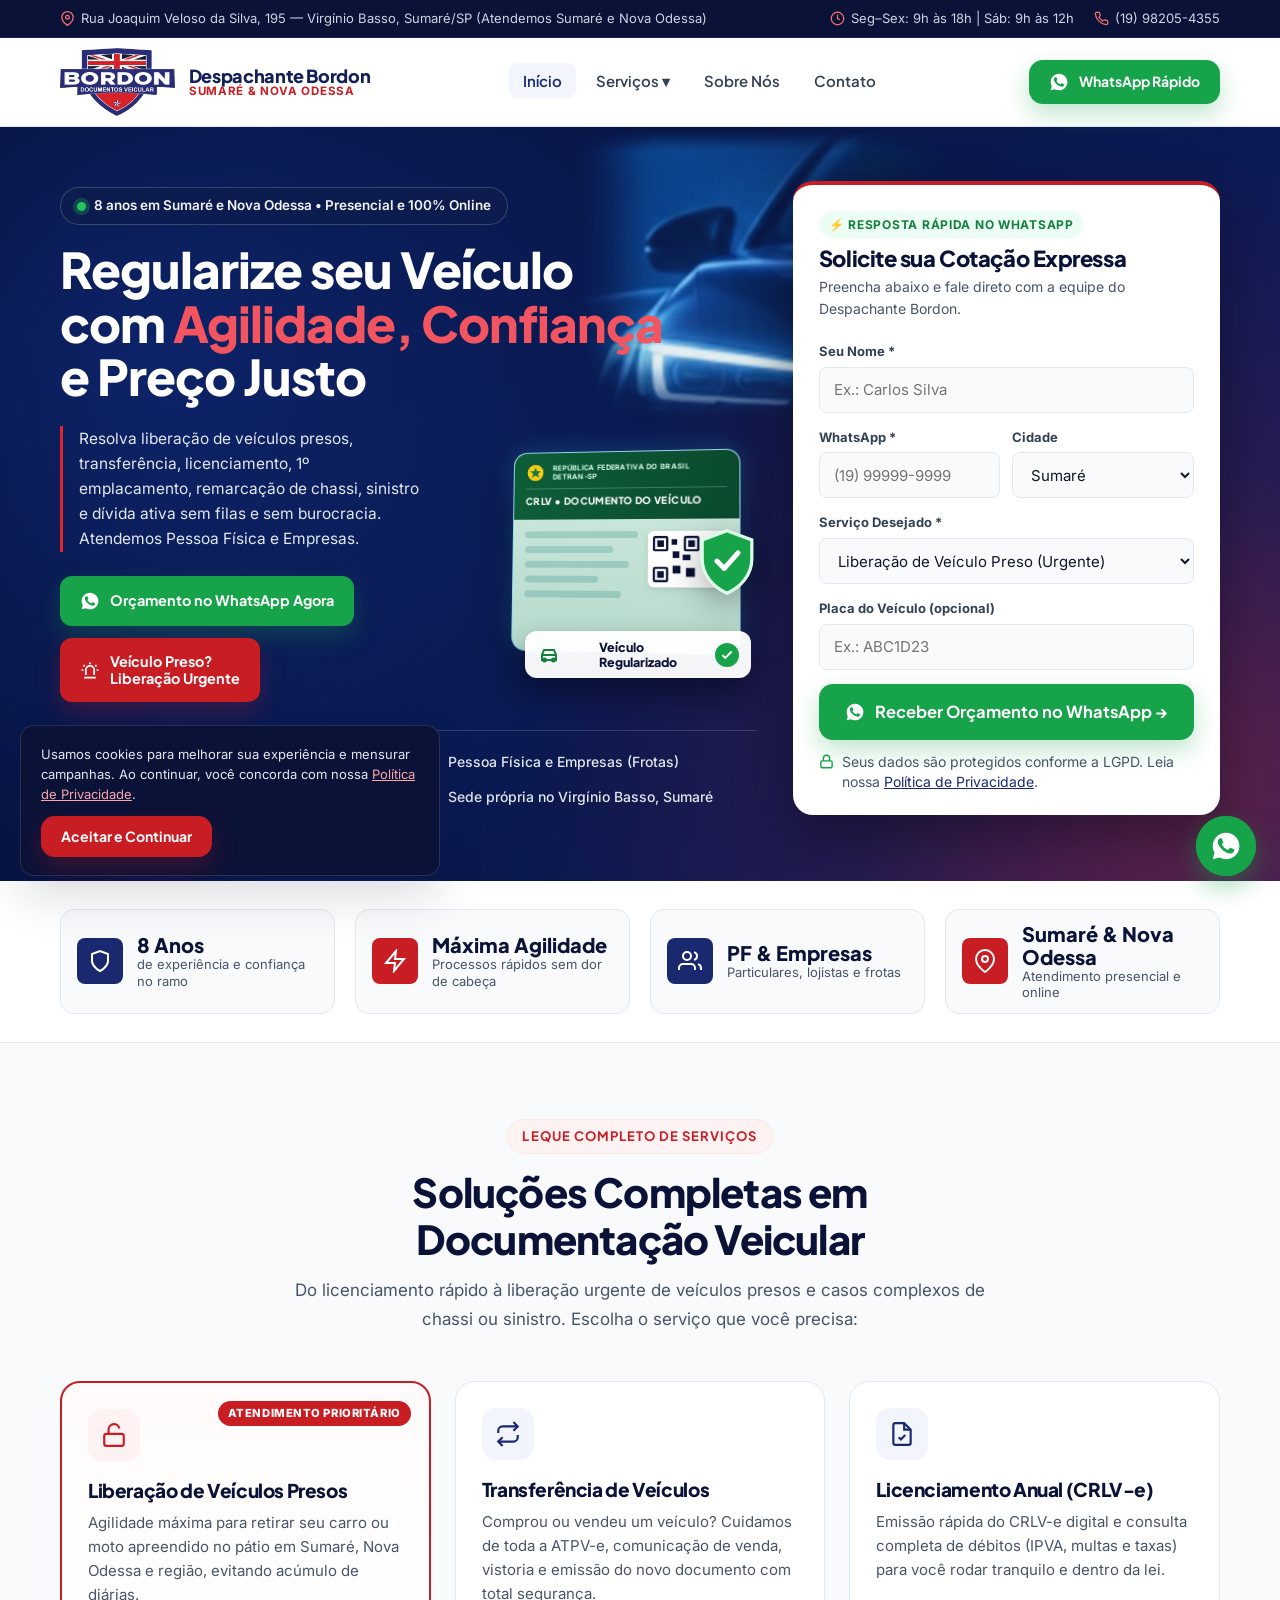
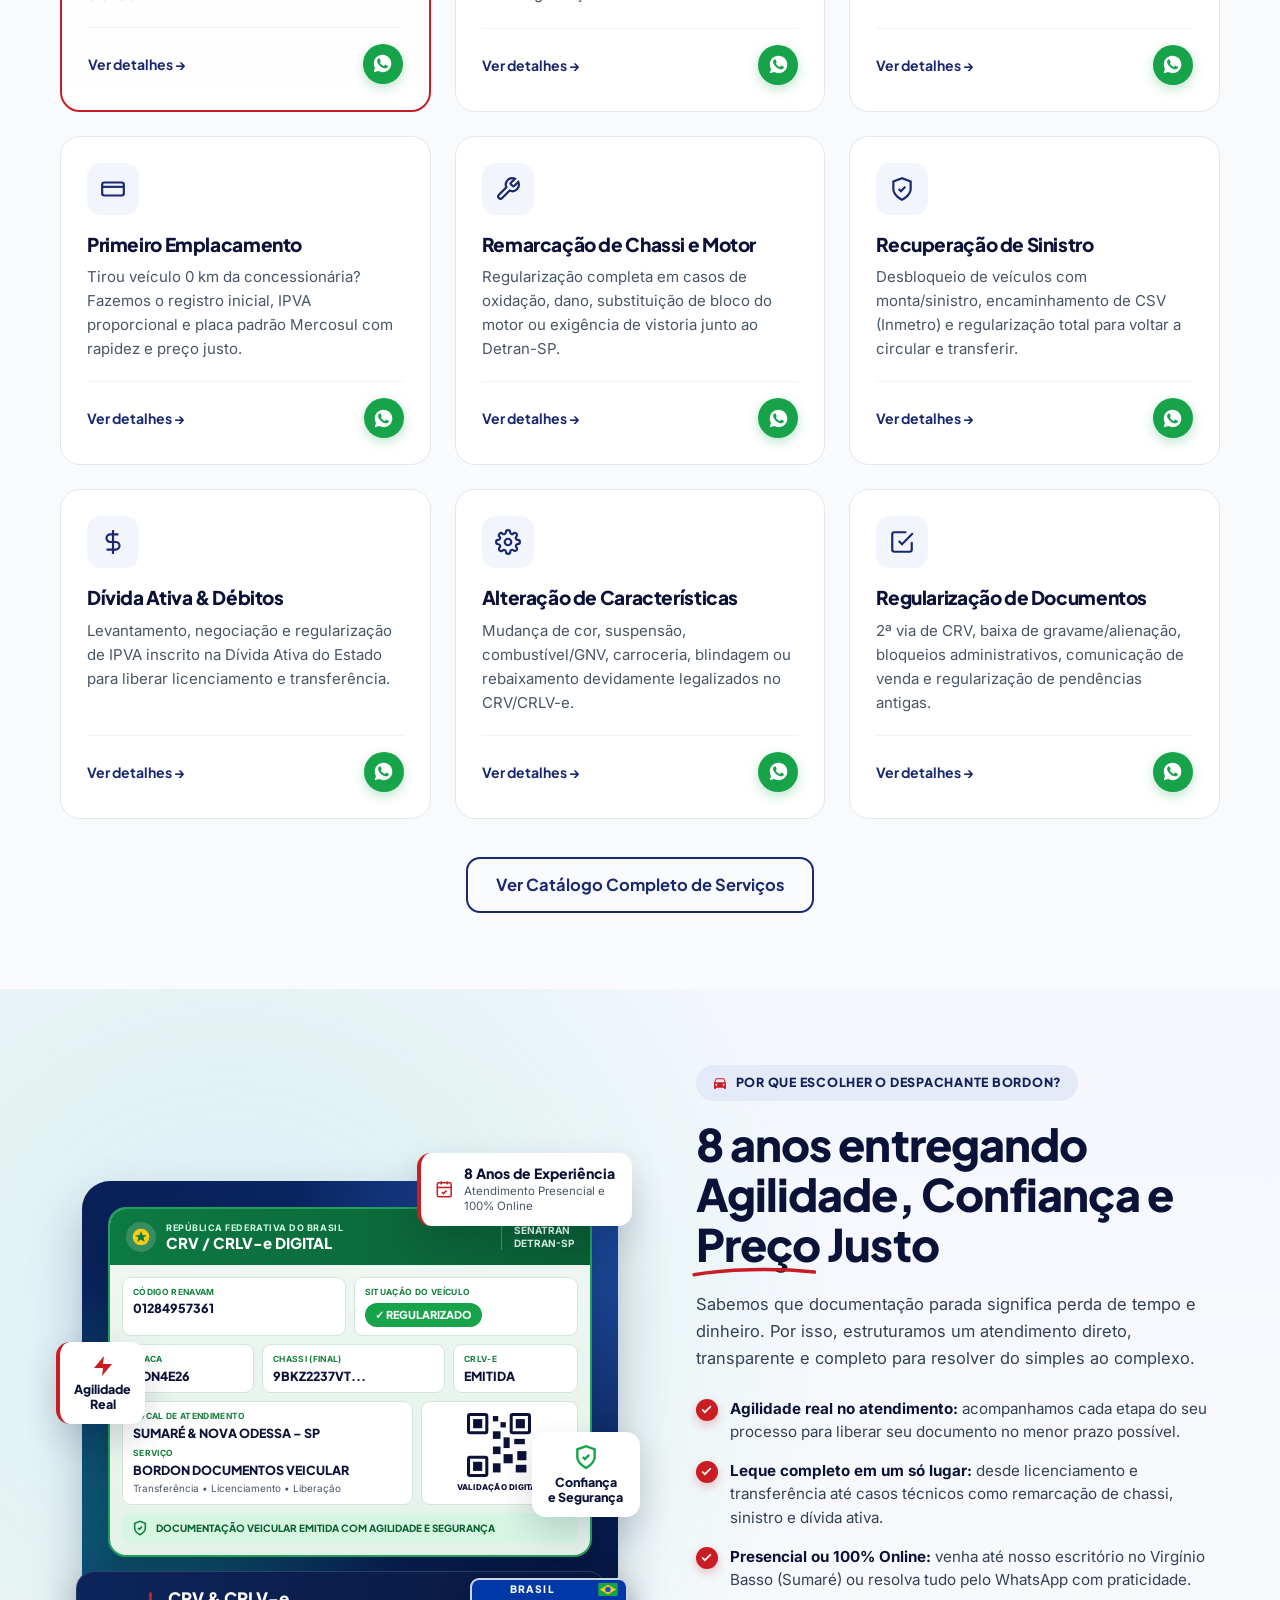
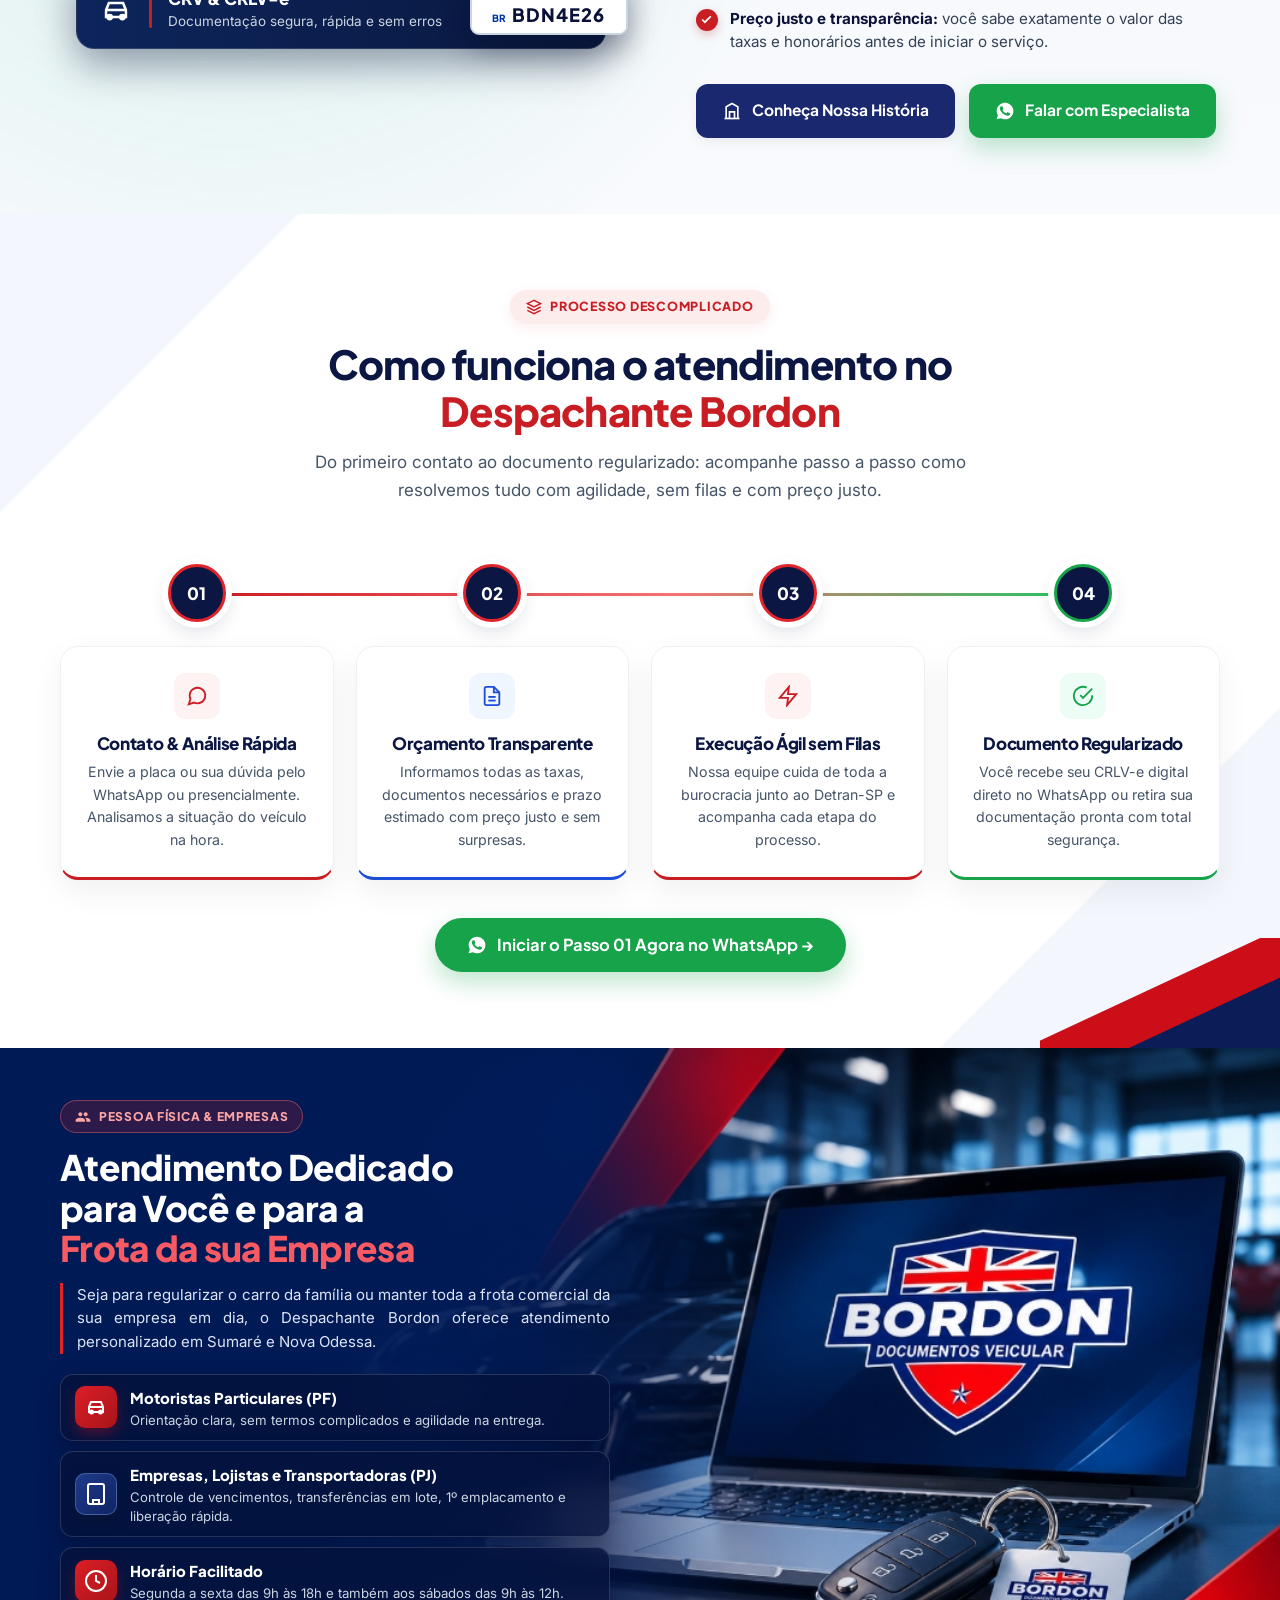
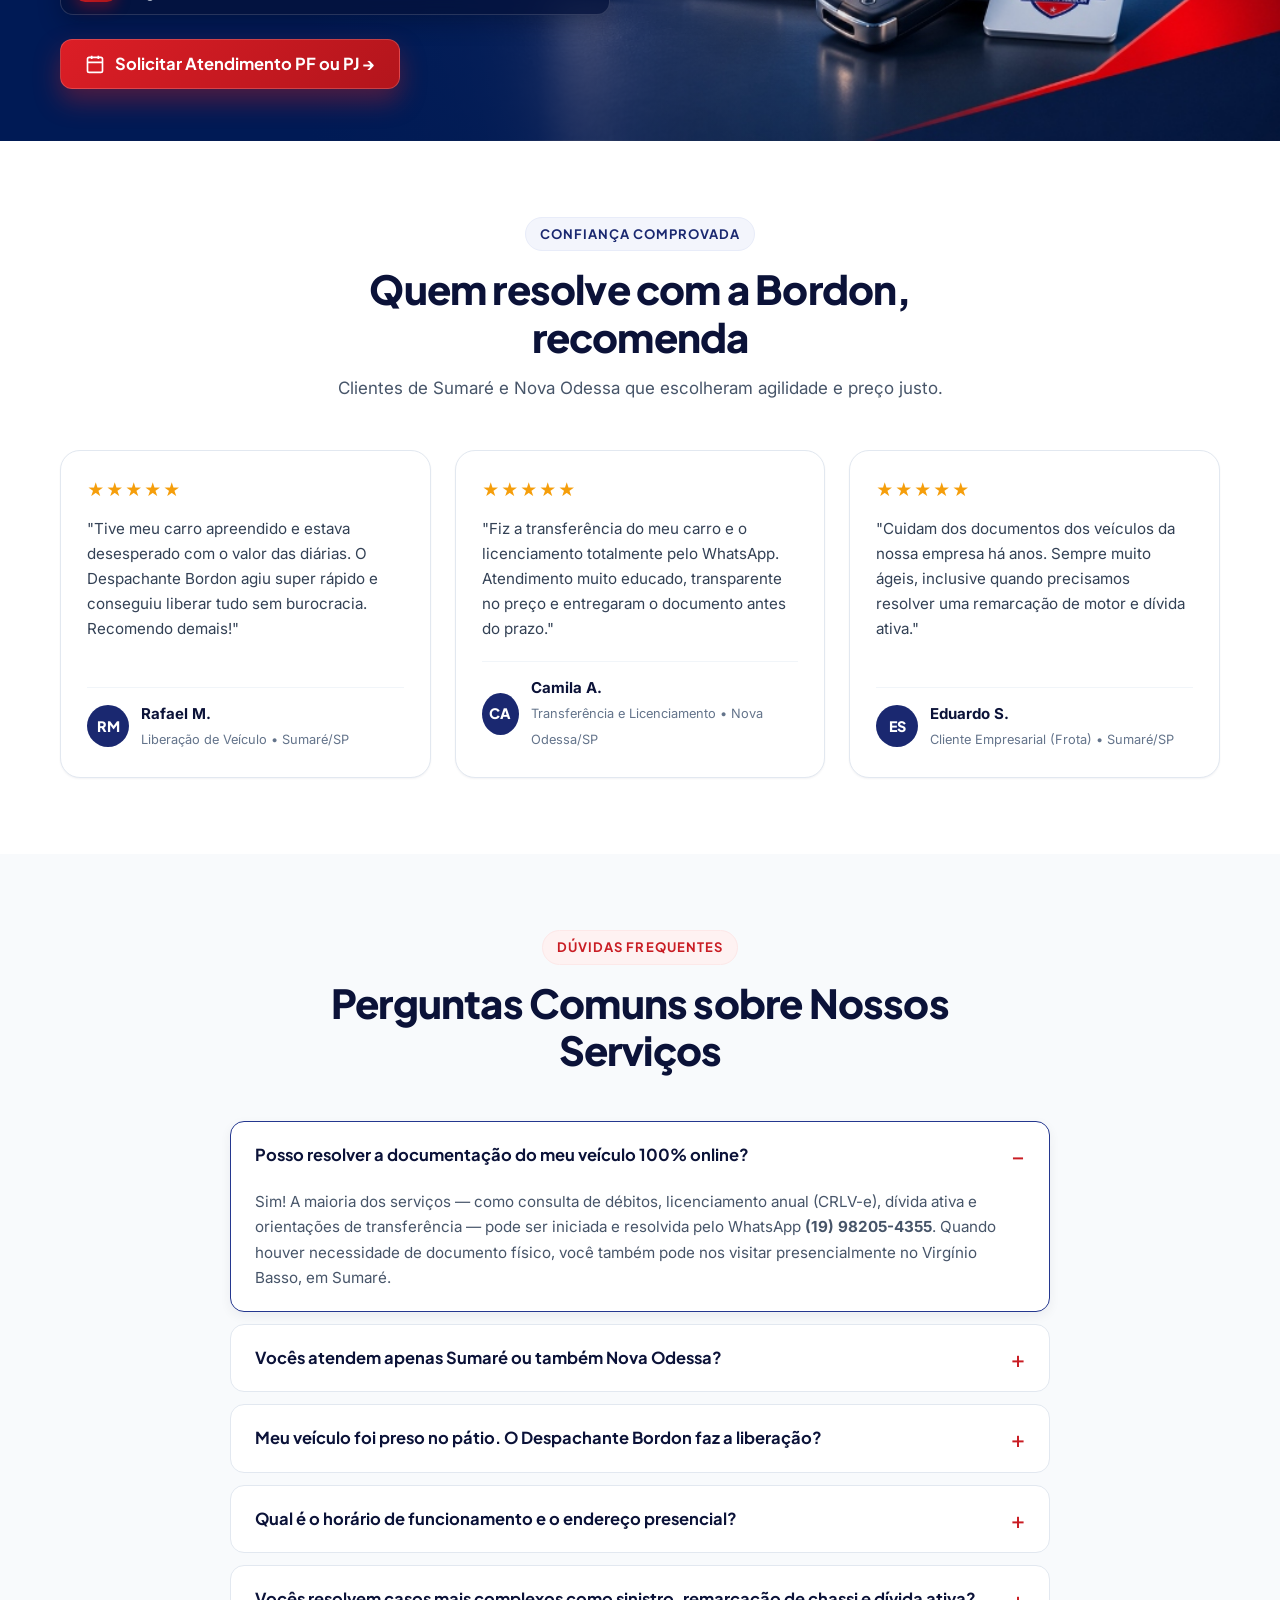
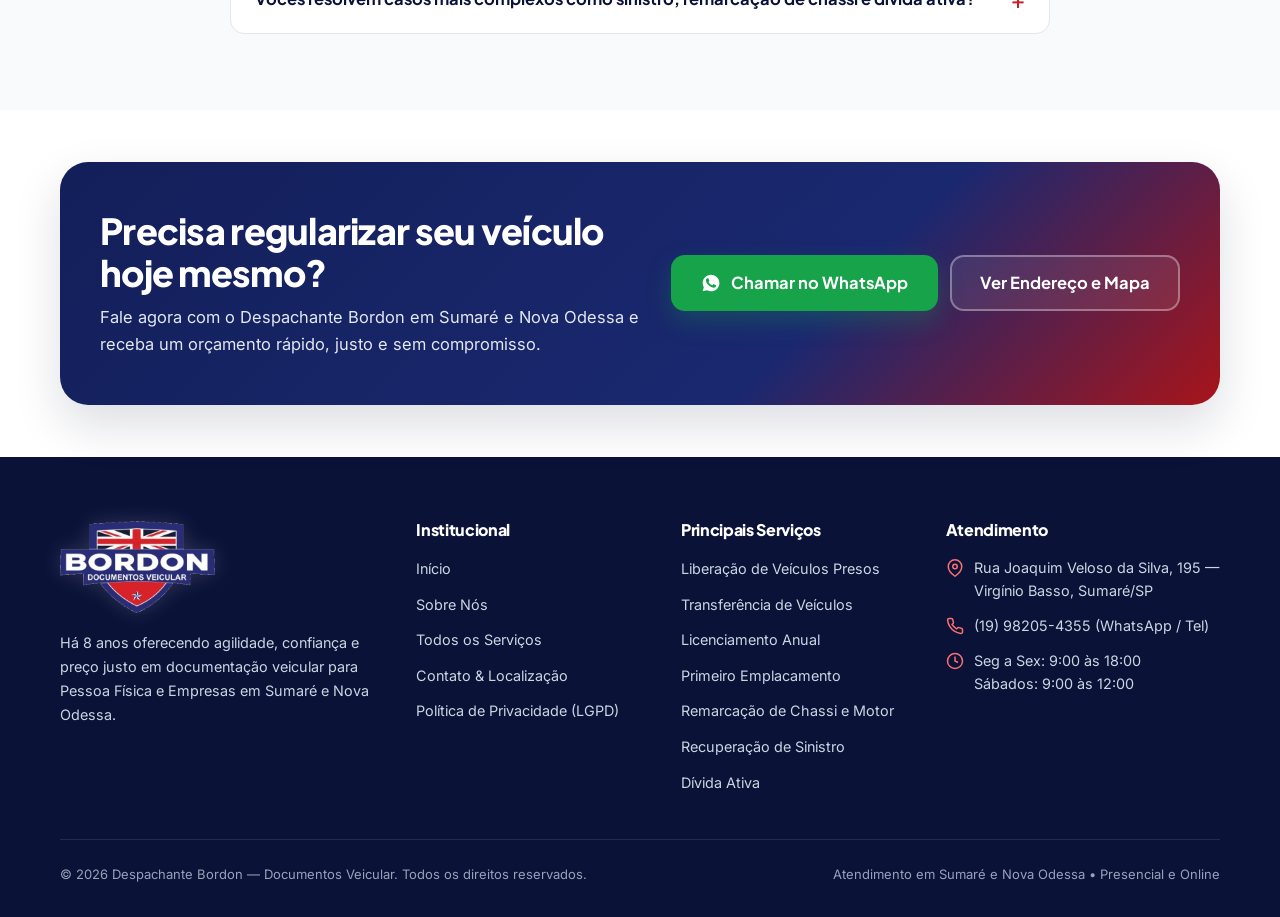
==== commit 424cd799: "UI: remove texto Padrao Brasil e traz placa Mercosul para a frente no card CRV" ====
--- a/index.html
+++ b/index.html
@@ -609,11 +609,15 @@
             </div>
           </div>
 
-          <!-- Placa Mercosul saindo atrás da barra inferior -->
+          <!-- Placa Mercosul na frente -->
           <div class="crv-mercosul-peek" aria-hidden="true">
             <div class="crv-mercosul-top">
               <span>BRASIL</span>
               <svg width="20" height="13" viewBox="0 0 24 16"><rect width="24" height="16" rx="1.5" fill="#16A34A"/><polygon points="12,2 22,8 12,14 2,8" fill="#FACC15"/><circle cx="12" cy="8" r="3.4" fill="#1D4ED8"/></svg>
+            </div>
+            <div class="crv-mercosul-body">
+              <span class="crv-mercosul-br">BR</span>
+              <span class="crv-mercosul-code">BDN4E26</span>
             </div>
           </div>
 
@@ -622,7 +626,7 @@
             <svg width="34" height="34" viewBox="0 0 24 24" fill="none" stroke="#FFFFFF" stroke-width="1.8" style="flex-shrink: 0;" aria-hidden="true"><path d="M5 17h14v-5l-2-5H7l-2 5v5z"/><circle cx="7.5" cy="17" r="1.5"/><circle cx="16.5" cy="17" r="1.5"/><path d="M5 12h14"/></svg>
             <div class="why-banner-divider" aria-hidden="true"></div>
             <div>
-              <strong>Padrão Brasil • CRV &amp; CRLV-e</strong>
+              <strong>CRV &amp; CRLV-e</strong>
               <span>Documentação segura, rápida e sem erros</span>
             </div>
           </div>
--- a/assets/css/styles.css
+++ b/assets/css/styles.css
@@ -1403,33 +1403,57 @@
   line-height: 1.25;
 }
 
-/* Placa Mercosul saindo atrás da barra inferior */
+/* Placa Mercosul completa em destaque na frente */
 .crv-mercosul-peek {
   position: absolute;
-  right: 48px;
-  bottom: 44px;
-  width: 150px;
-  height: 54px;
+  right: 12px;
+  bottom: 14px;
+  width: 158px;
   background: var(--white);
-  border-radius: 8px;
-  border: 1.5px solid #CBD5E1;
-  box-shadow: 0 10px 24px rgba(5, 14, 38, 0.25);
+  border-radius: 9px;
+  border: 2px solid #CBD5E1;
+  box-shadow: 0 14px 30px rgba(5, 14, 38, 0.38);
   overflow: hidden;
-  z-index: 3;
+  z-index: 7;
 }
 
 .crv-mercosul-top {
-  height: 22px;
+  height: 20px;
   background: #0038A8;
   color: var(--white);
   display: flex;
   align-items: center;
   justify-content: space-between;
-  padding: 0 8px 0 32px;
+  padding: 0 8px 0 38px;
   font-family: var(--font-display);
-  font-size: 0.68rem;
+  font-size: 0.64rem;
   font-weight: 800;
   letter-spacing: 0.14em;
+}
+
+.crv-mercosul-body {
+  display: flex;
+  align-items: baseline;
+  justify-content: center;
+  gap: 6px;
+  padding: 6px 8px 7px;
+  background: var(--white);
+}
+
+.crv-mercosul-br {
+  font-family: var(--font-display);
+  font-size: 0.62rem;
+  font-weight: 800;
+  color: #0038A8;
+}
+
+.crv-mercosul-code {
+  font-family: var(--font-display);
+  font-size: 1.15rem;
+  font-weight: 800;
+  letter-spacing: 0.06em;
+  color: #0B1238;
+  line-height: 1;
 }
 
 /* Cards flutuantes brancos */
@@ -1516,7 +1540,7 @@
   display: flex;
   align-items: center;
   gap: 16px;
-  padding: 16px 22px;
+  padding: 16px 158px 16px 22px;
   border-radius: 18px;
   background: linear-gradient(90deg, #0D255C 0%, #09183E 100%);
   color: var(--white);
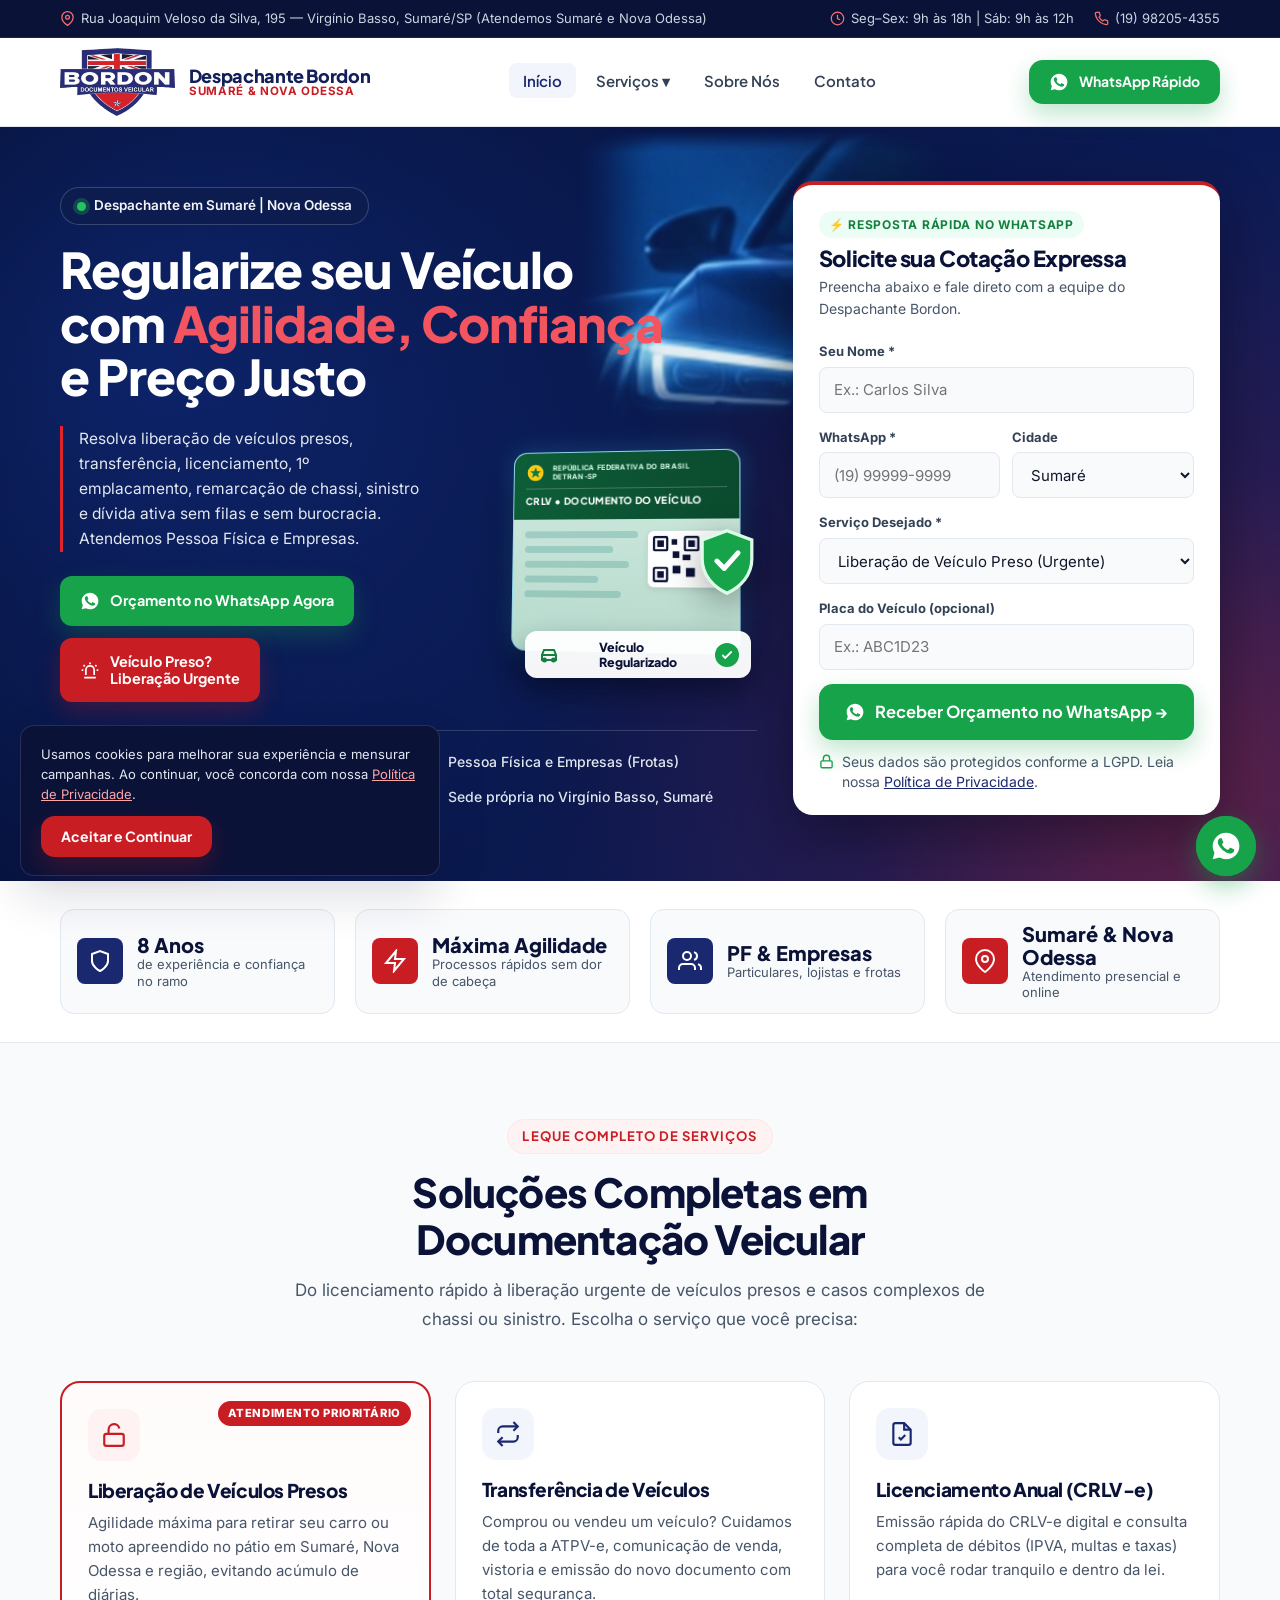
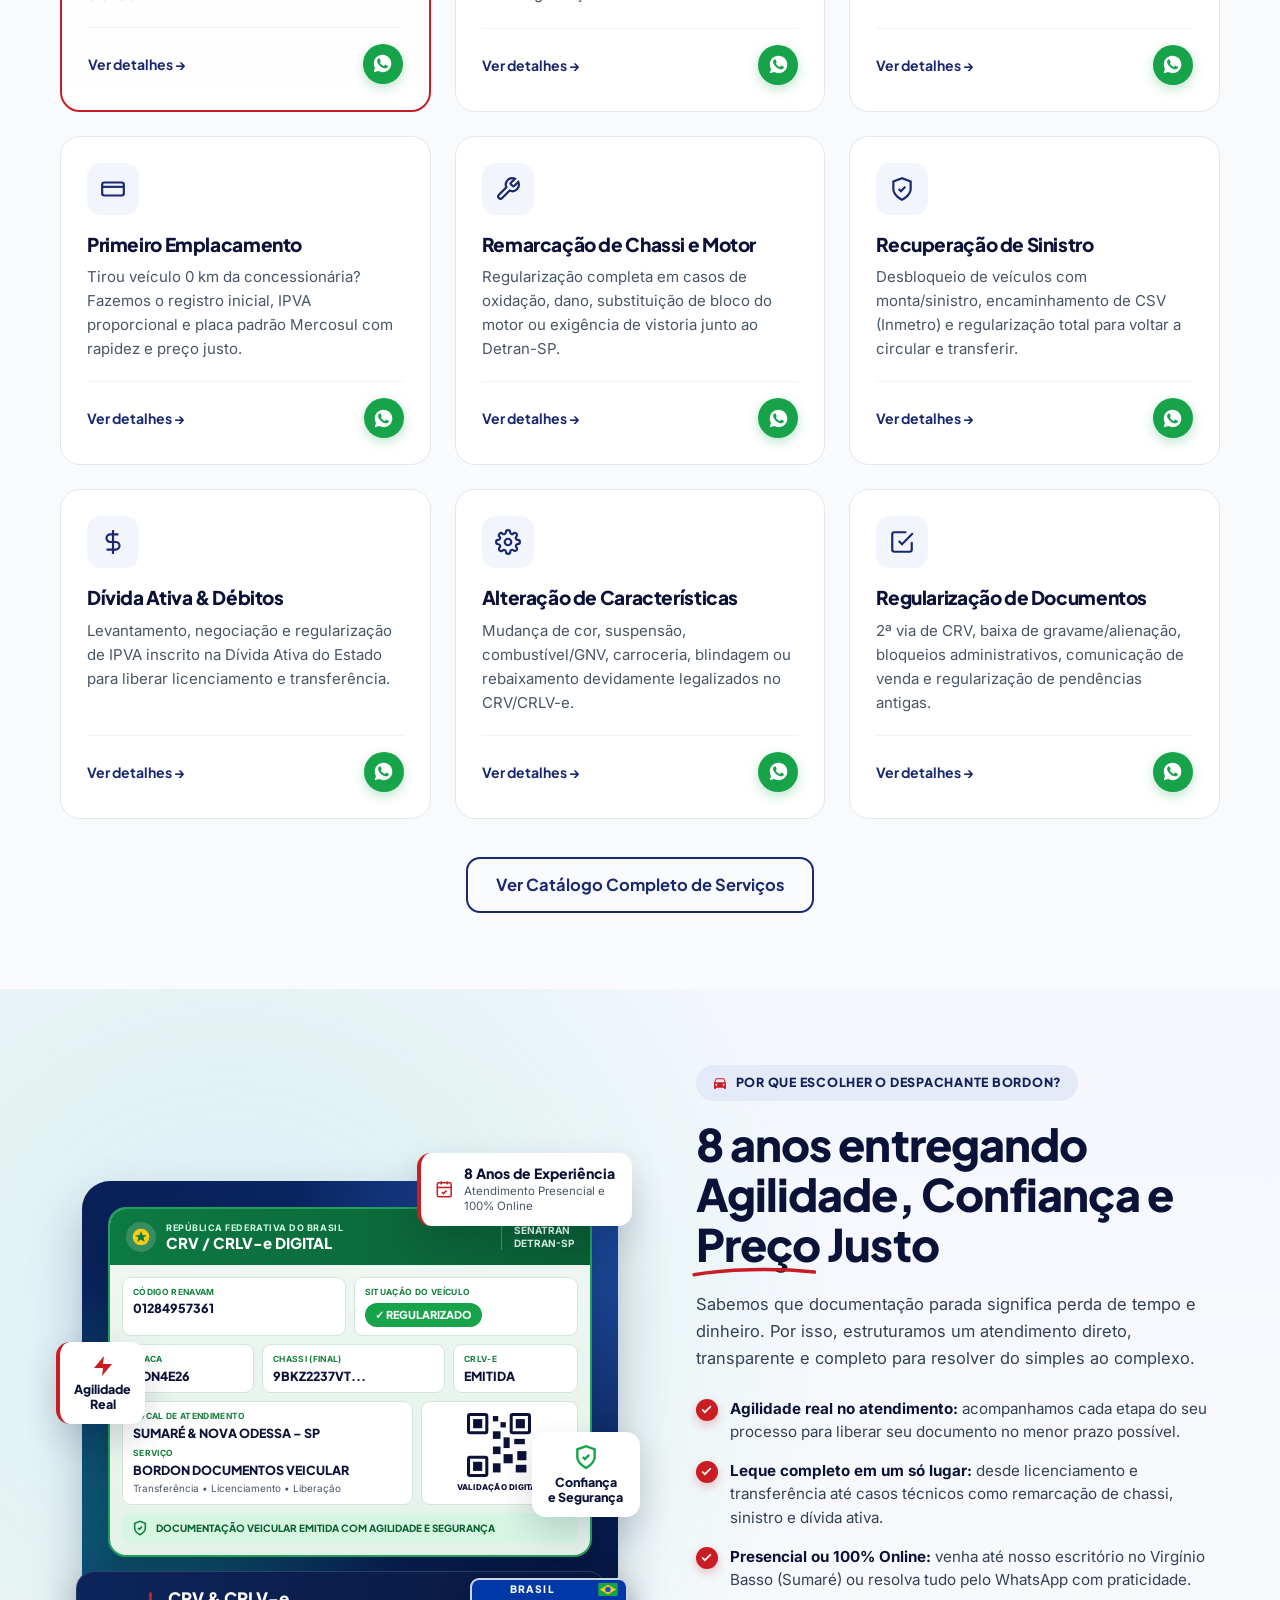
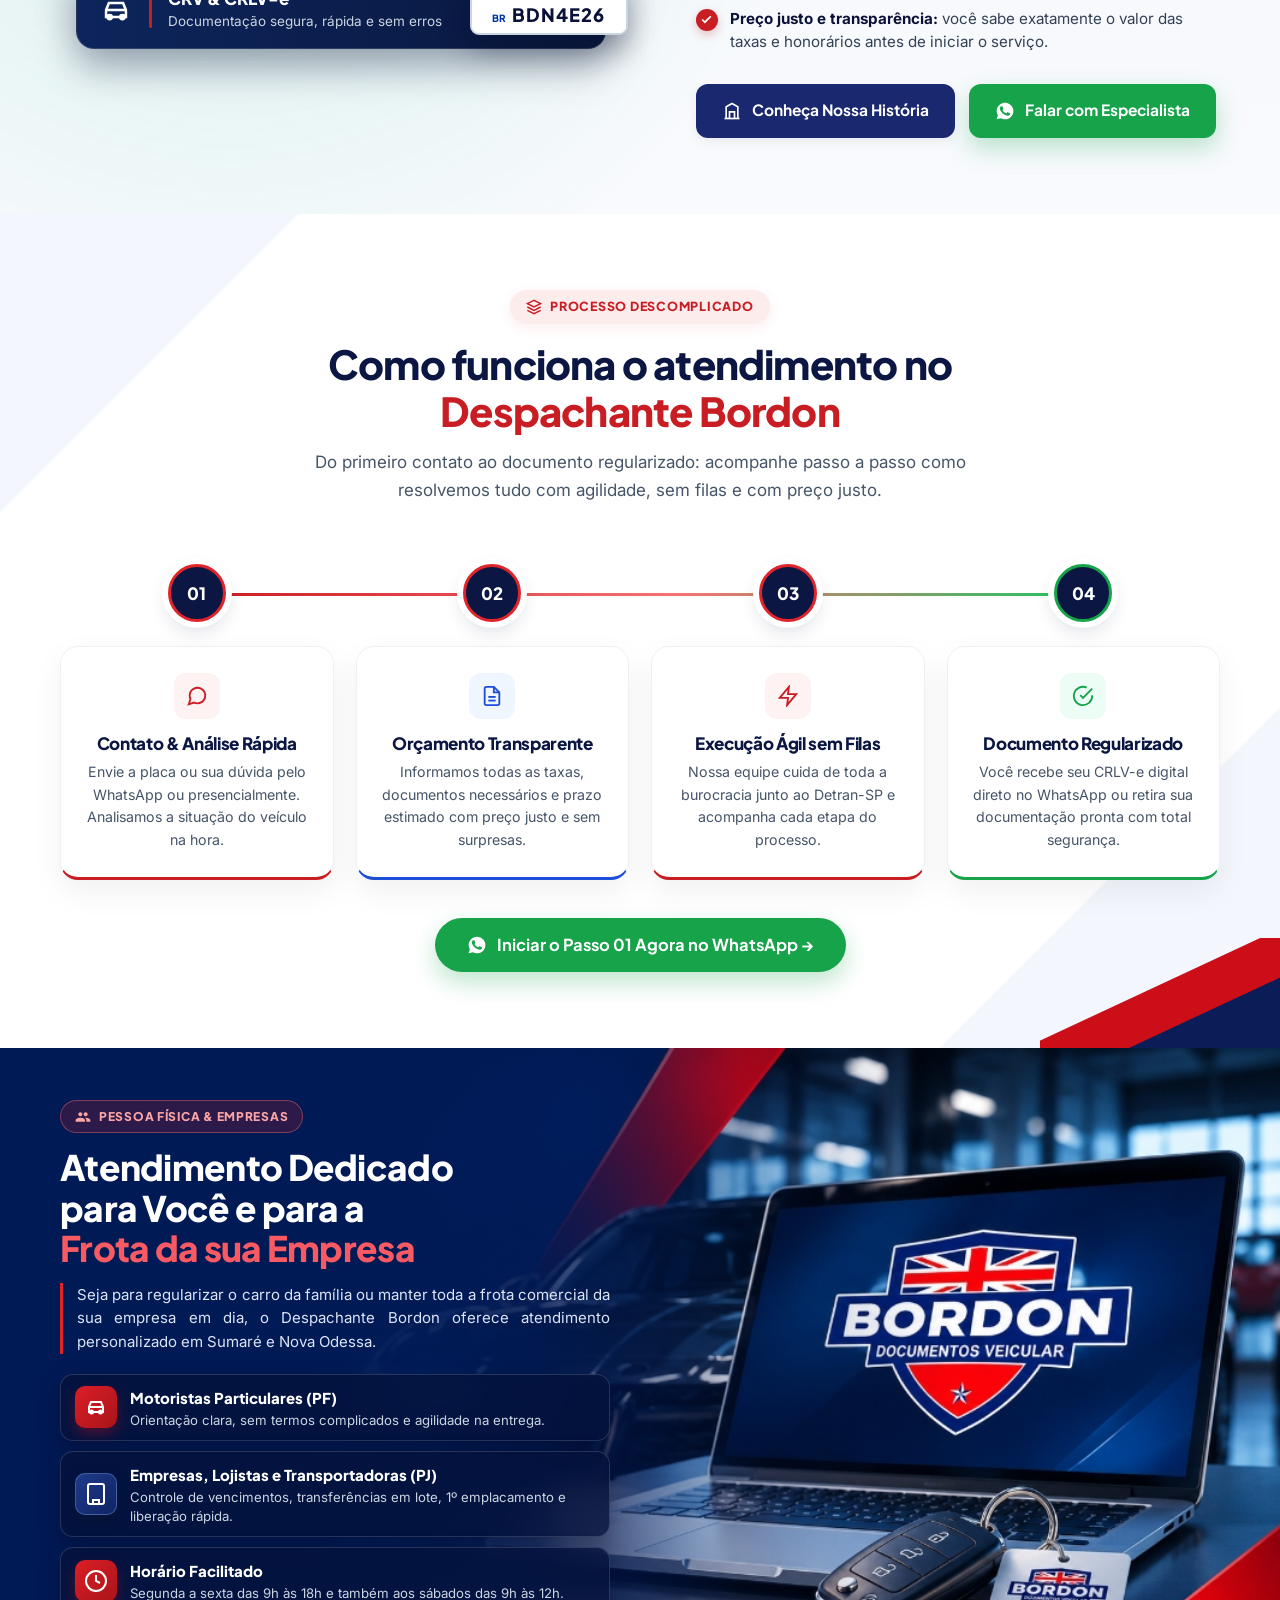
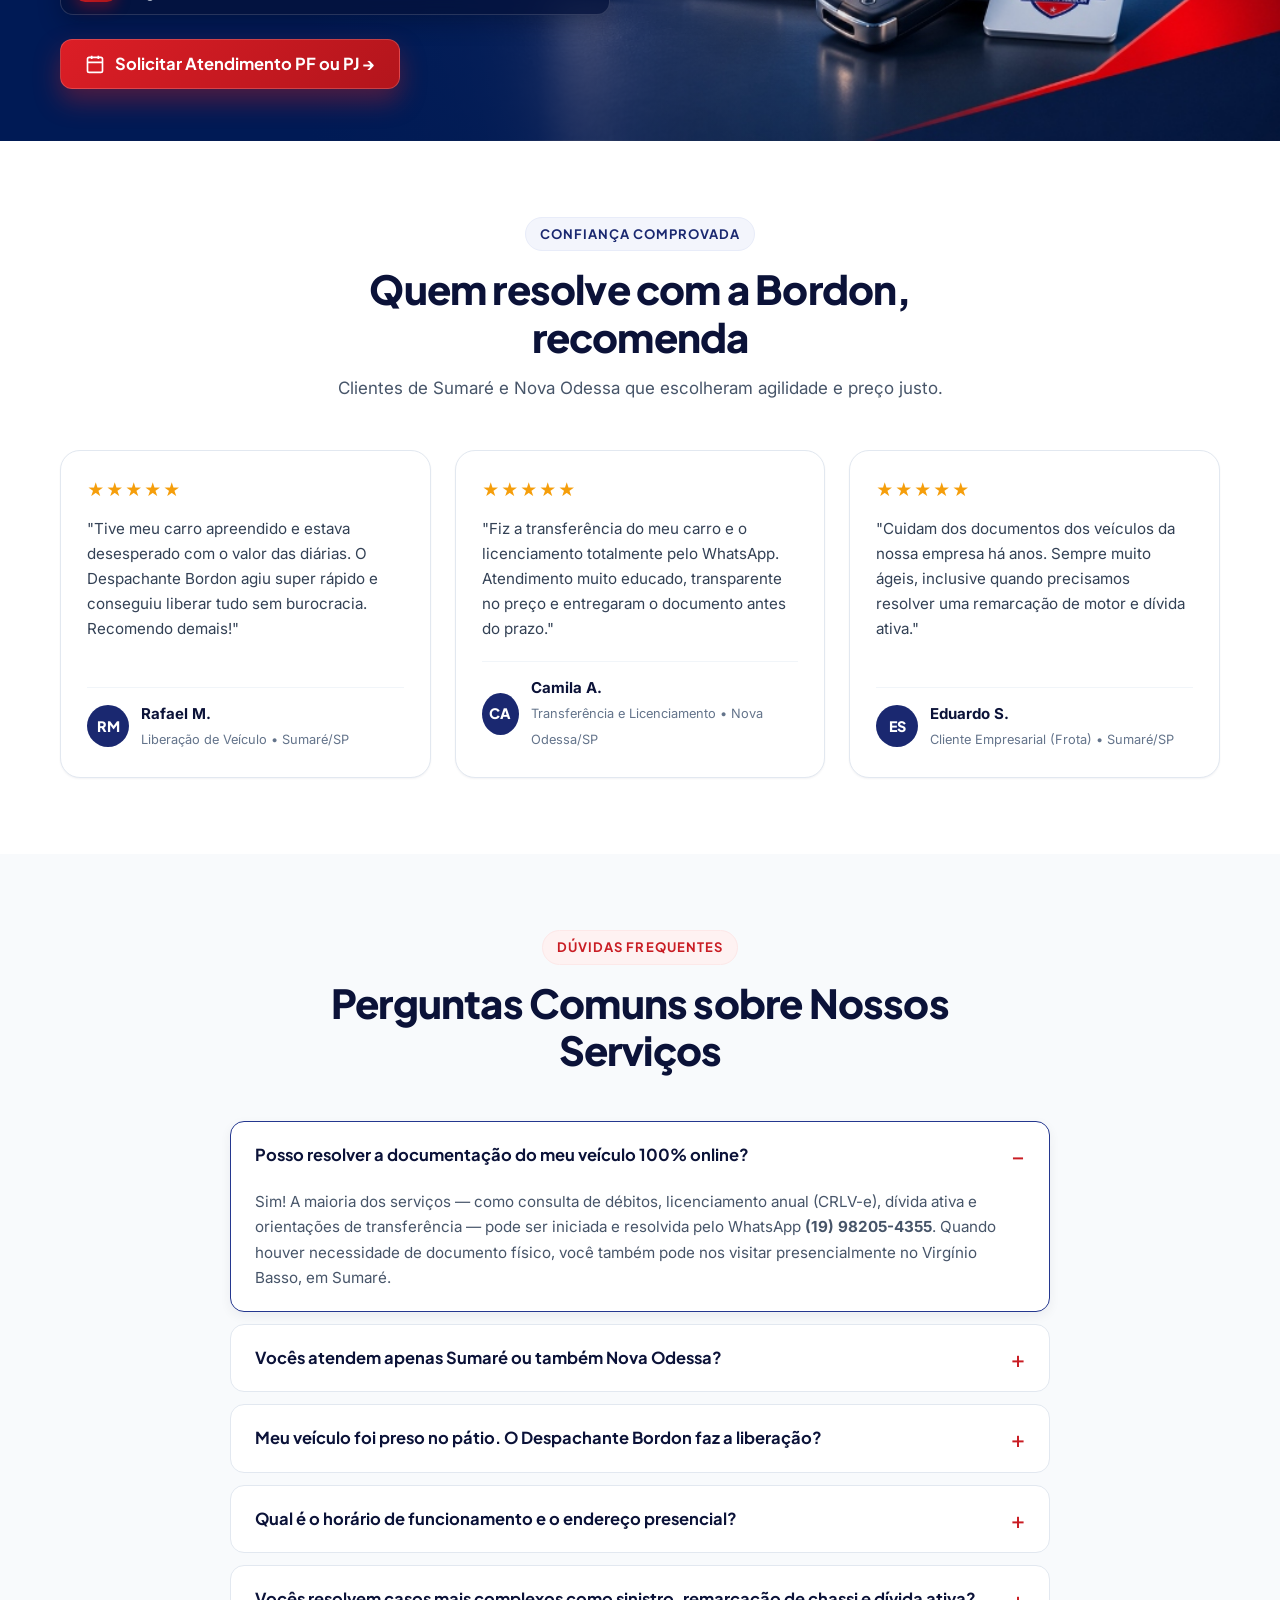
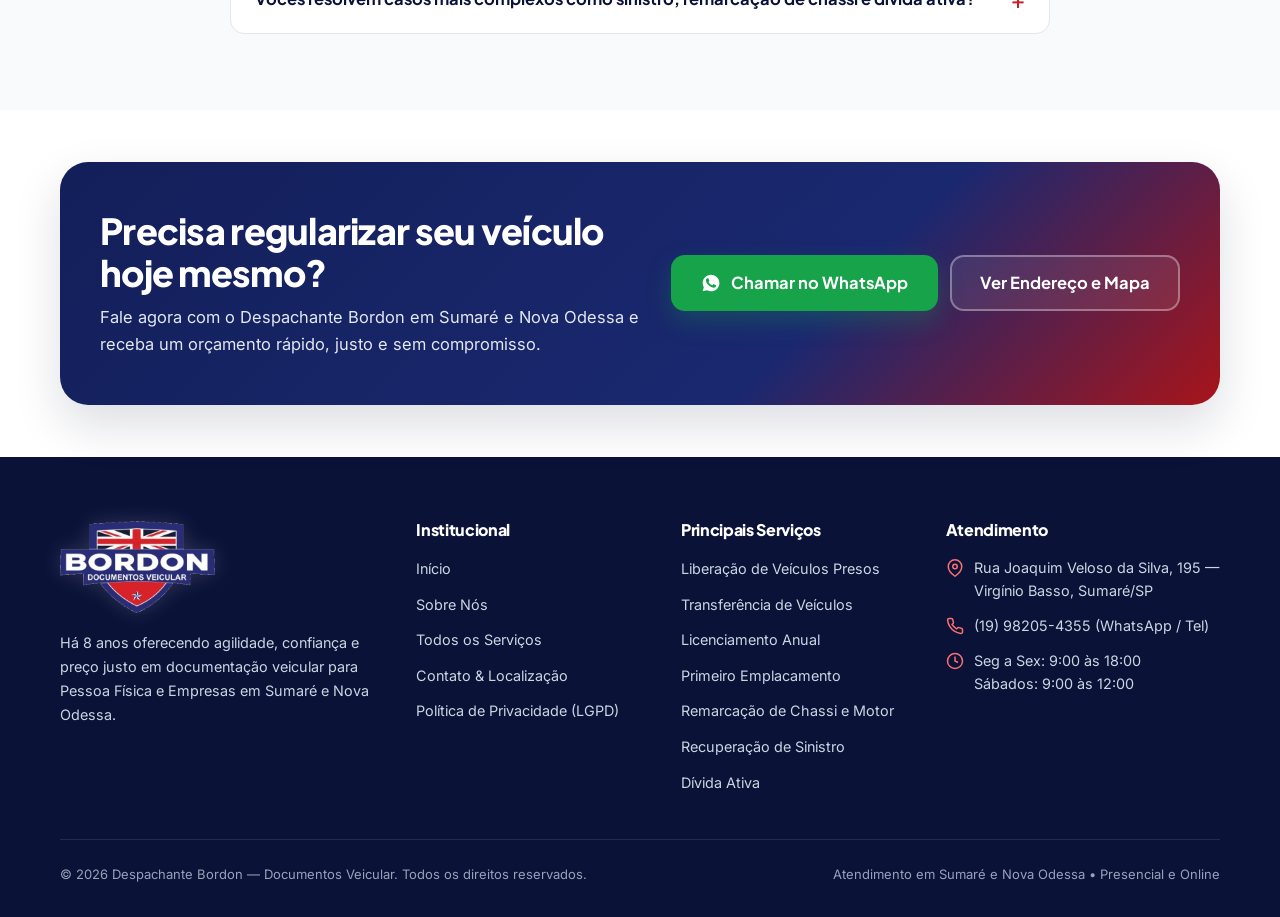
==== commit 718ff817: "Texto: altera badge da hero para Despachante em Sumare | Nova Odessa" ====
--- a/index.html
+++ b/index.html
@@ -16,25 +16,29 @@
   <meta property="og:site_name" content="Despachante Bordon">
   <meta property="og:title" content="Despachante em Sumaré e Nova Odessa | Despachante Bordon">
   <meta property="og:description" content="Despachante em Sumaré e Nova Odessa há 8 anos. Agilidade, confiança e preço justo em documentação veicular presencial e 100% online para PF e Empresas.">
-  <meta property="og:image" content="https://despachante-bordon.vercel.app/assets/img/og-despachante-bordon.jpg">
-  <meta property="og:image:secure_url" content="https://despachante-bordon.vercel.app/assets/img/og-despachante-bordon.jpg">
+  <meta property="og:image" content="https://despachante-bordon.vercel.app/assets/img/og-despachante-bordon.jpg?v=2">
+  <meta property="og:image:secure_url" content="https://despachante-bordon.vercel.app/assets/img/og-despachante-bordon.jpg?v=2">
   <meta property="og:image:type" content="image/jpeg">
   <meta property="og:image:width" content="1024">
   <meta property="og:image:height" content="576">
   <meta property="og:image:alt" content="Despachante Bordon — Documentos Veiculares em Sumaré e Nova Odessa">
+  <meta itemprop="image" content="https://despachante-bordon.vercel.app/assets/img/og-despachante-bordon.jpg?v=2">
 
   <!-- Twitter / X Card -->
   <meta name="twitter:card" content="summary_large_image">
   <meta name="twitter:title" content="Despachante em Sumaré e Nova Odessa | Despachante Bordon">
   <meta name="twitter:description" content="Despachante em Sumaré e Nova Odessa há 8 anos. Liberação de veículos presos, transferência, licenciamento, 1º emplacamento, sinistro e dívida ativa.">
-  <meta name="twitter:image" content="https://despachante-bordon.vercel.app/assets/img/og-despachante-bordon.jpg">
+  <meta name="twitter:image" content="https://despachante-bordon.vercel.app/assets/img/og-despachante-bordon.jpg?v=2">
 
   <!-- Performance: Preconnect Google Fonts -->
   <link rel="preconnect" href="https://fonts.googleapis.com">
   <link rel="preconnect" href="https://fonts.gstatic.com" crossorigin>
   <link href="https://fonts.googleapis.com/css2?family=Inter:wght@400;500;600;700&family=Plus+Jakarta+Sans:wght@600;700;800&display=swap" rel="stylesheet">
 
-  <link rel="icon" type="image/png" href="assets/img/logo-bordon.png">
+  <link rel="icon" href="/favicon.ico" sizes="any">
+  <link rel="shortcut icon" href="/favicon.ico">
+  <link rel="icon" type="image/png" href="https://despachante-bordon.vercel.app/assets/img/logo-bordon.png">
+  <link rel="apple-touch-icon" sizes="180x180" href="https://despachante-bordon.vercel.app/assets/img/apple-touch-icon.png">
   <link rel="stylesheet" href="assets/css/styles.css">
 
   <!-- Schema.org LocalBusiness (SEO Local + Google Ads) -->
@@ -178,7 +182,7 @@
         <div class="hero-left">
           <div class="hero-badge">
             <span class="hero-badge-dot" aria-hidden="true"></span>
-            8 anos em Sumaré e Nova Odessa • Presencial e 100% Online
+            Despachante em Sumaré | Nova Odessa
           </div>
           <h1>Regularize seu Veículo<br>com <span>Agilidade, Confiança</span><br>e Preço Justo</h1>
 
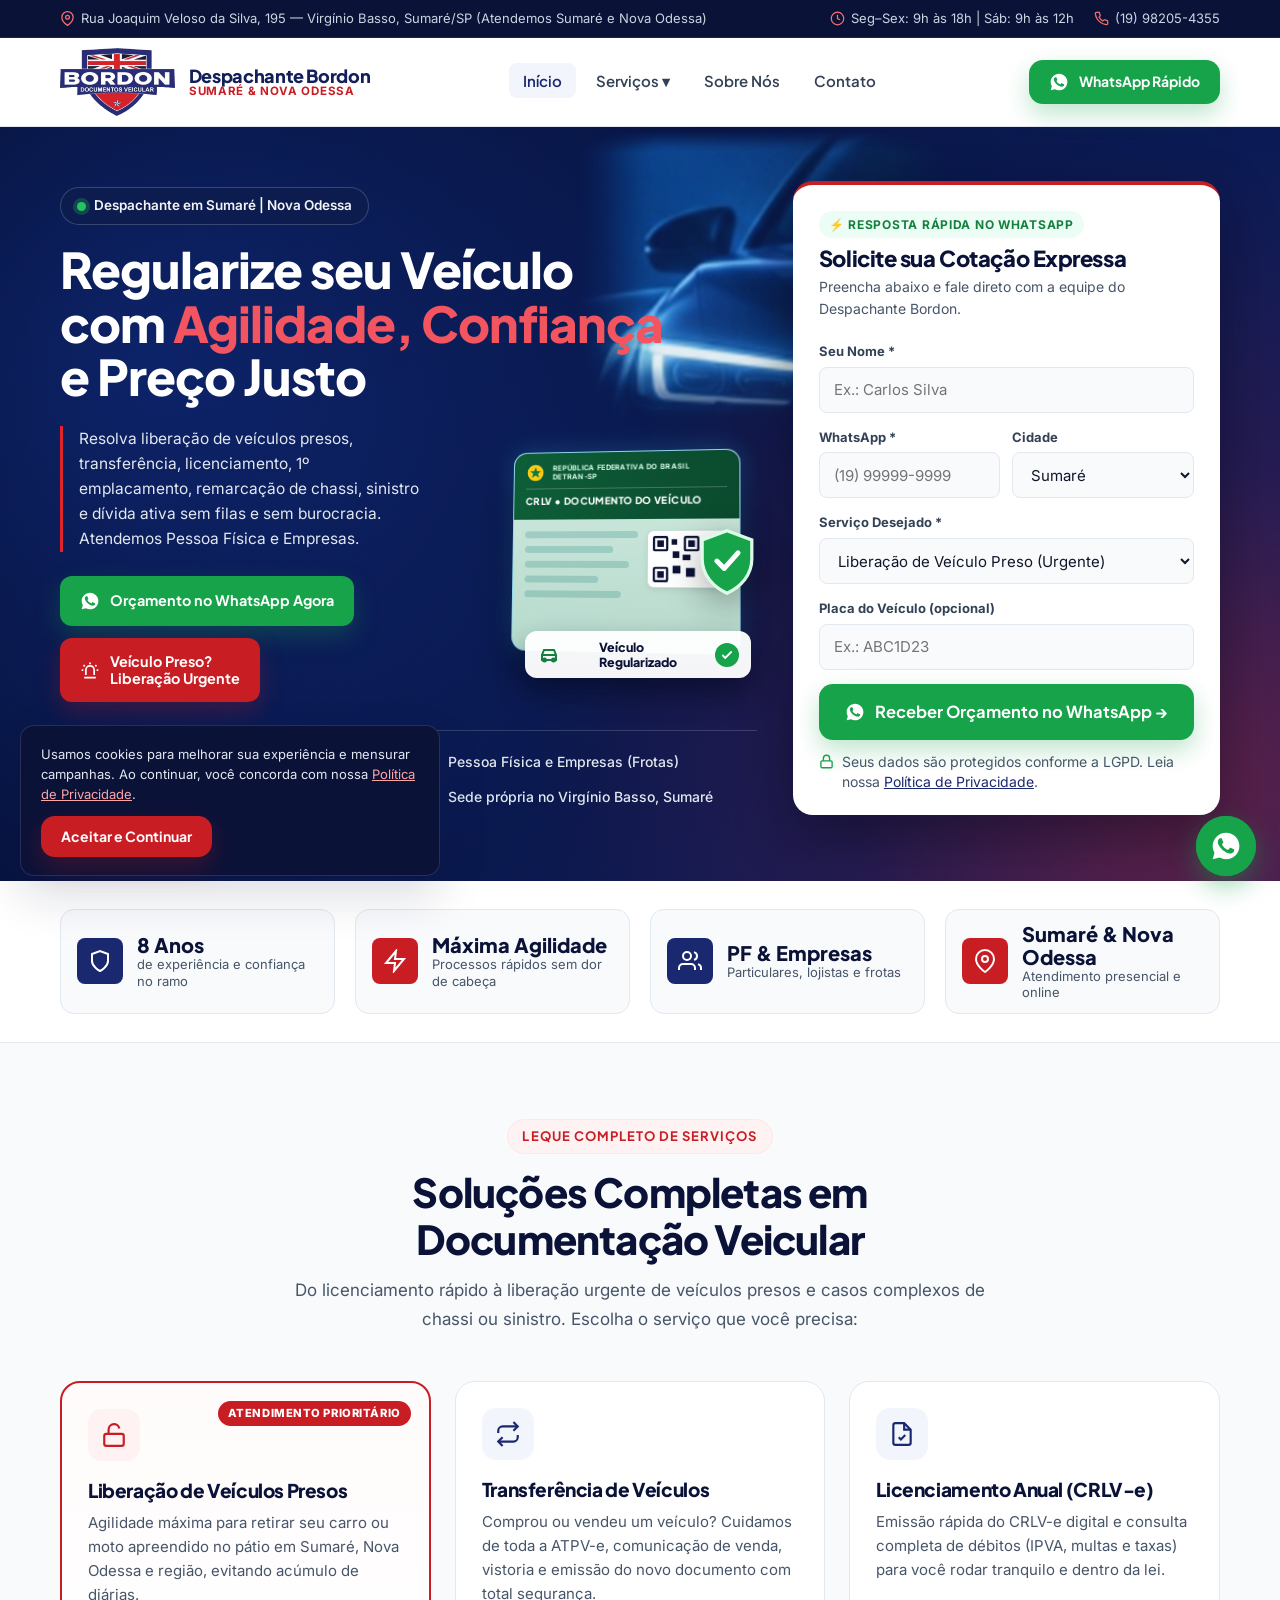
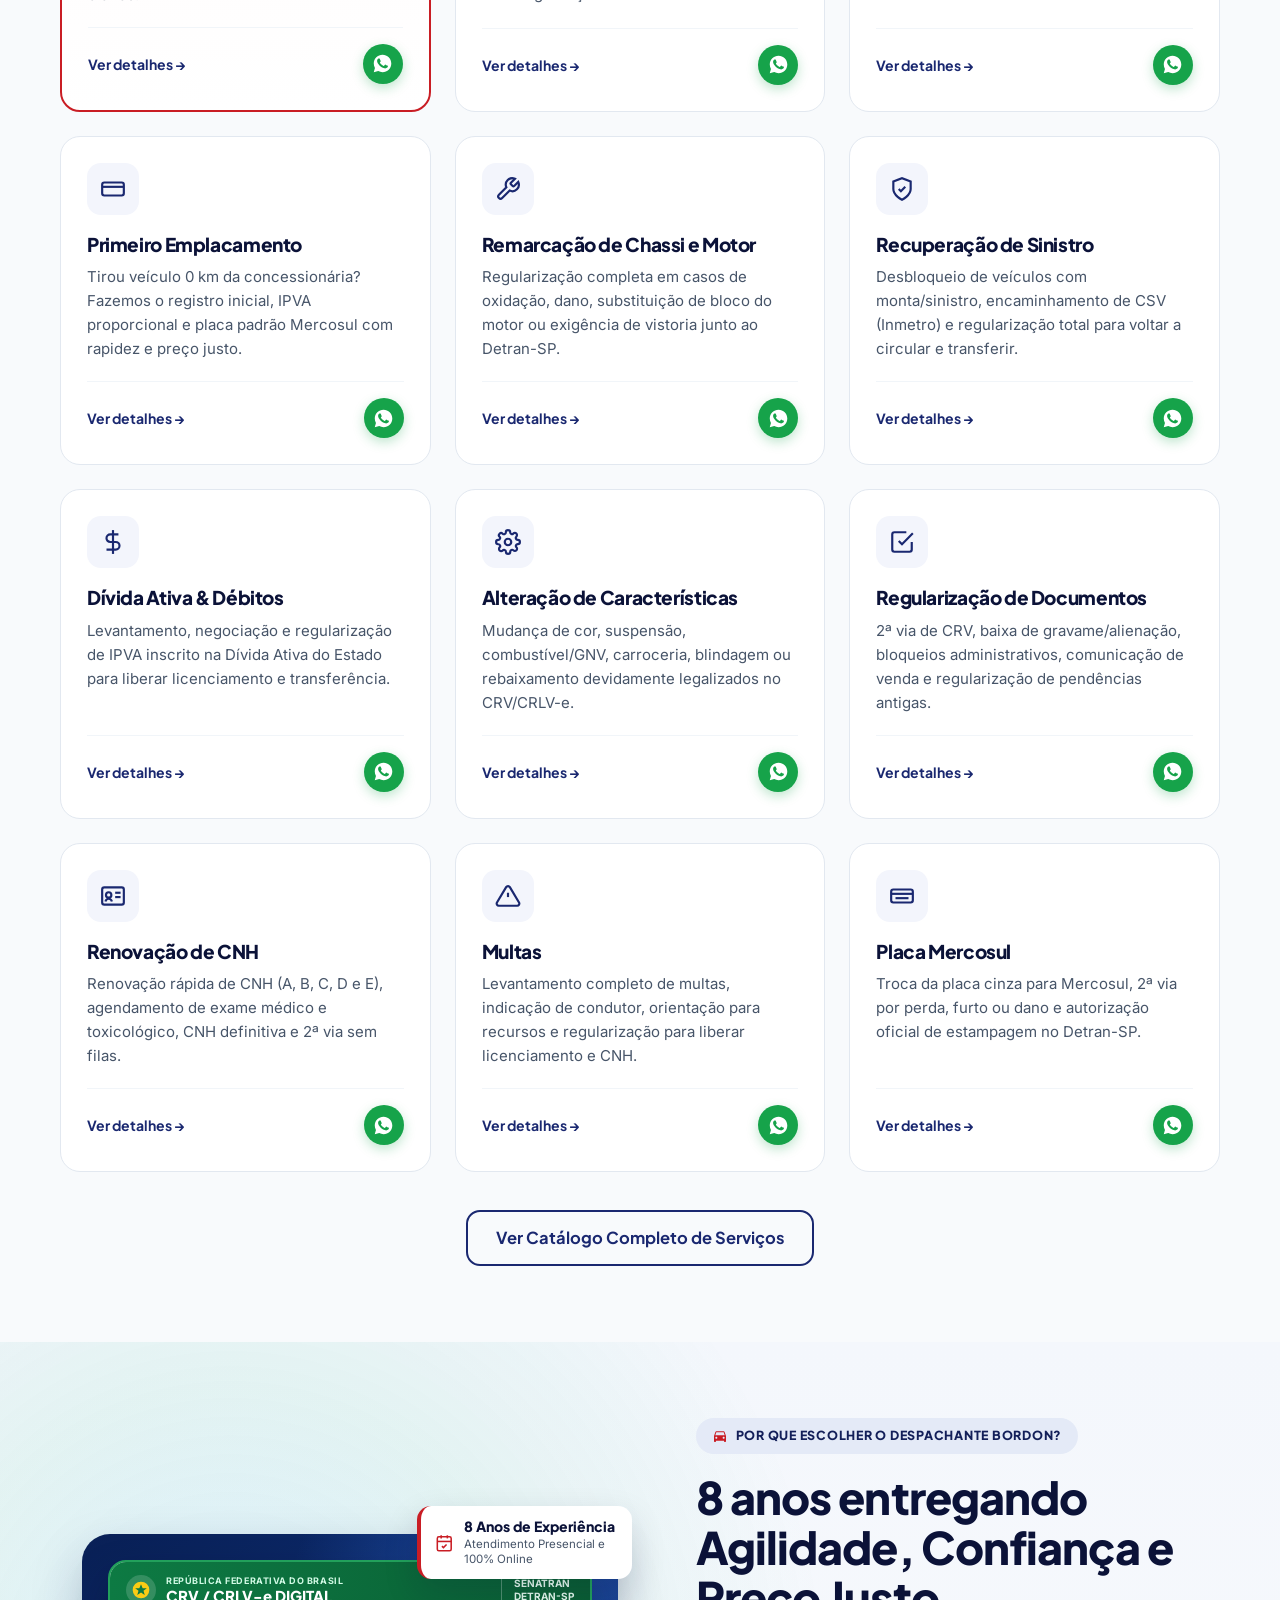
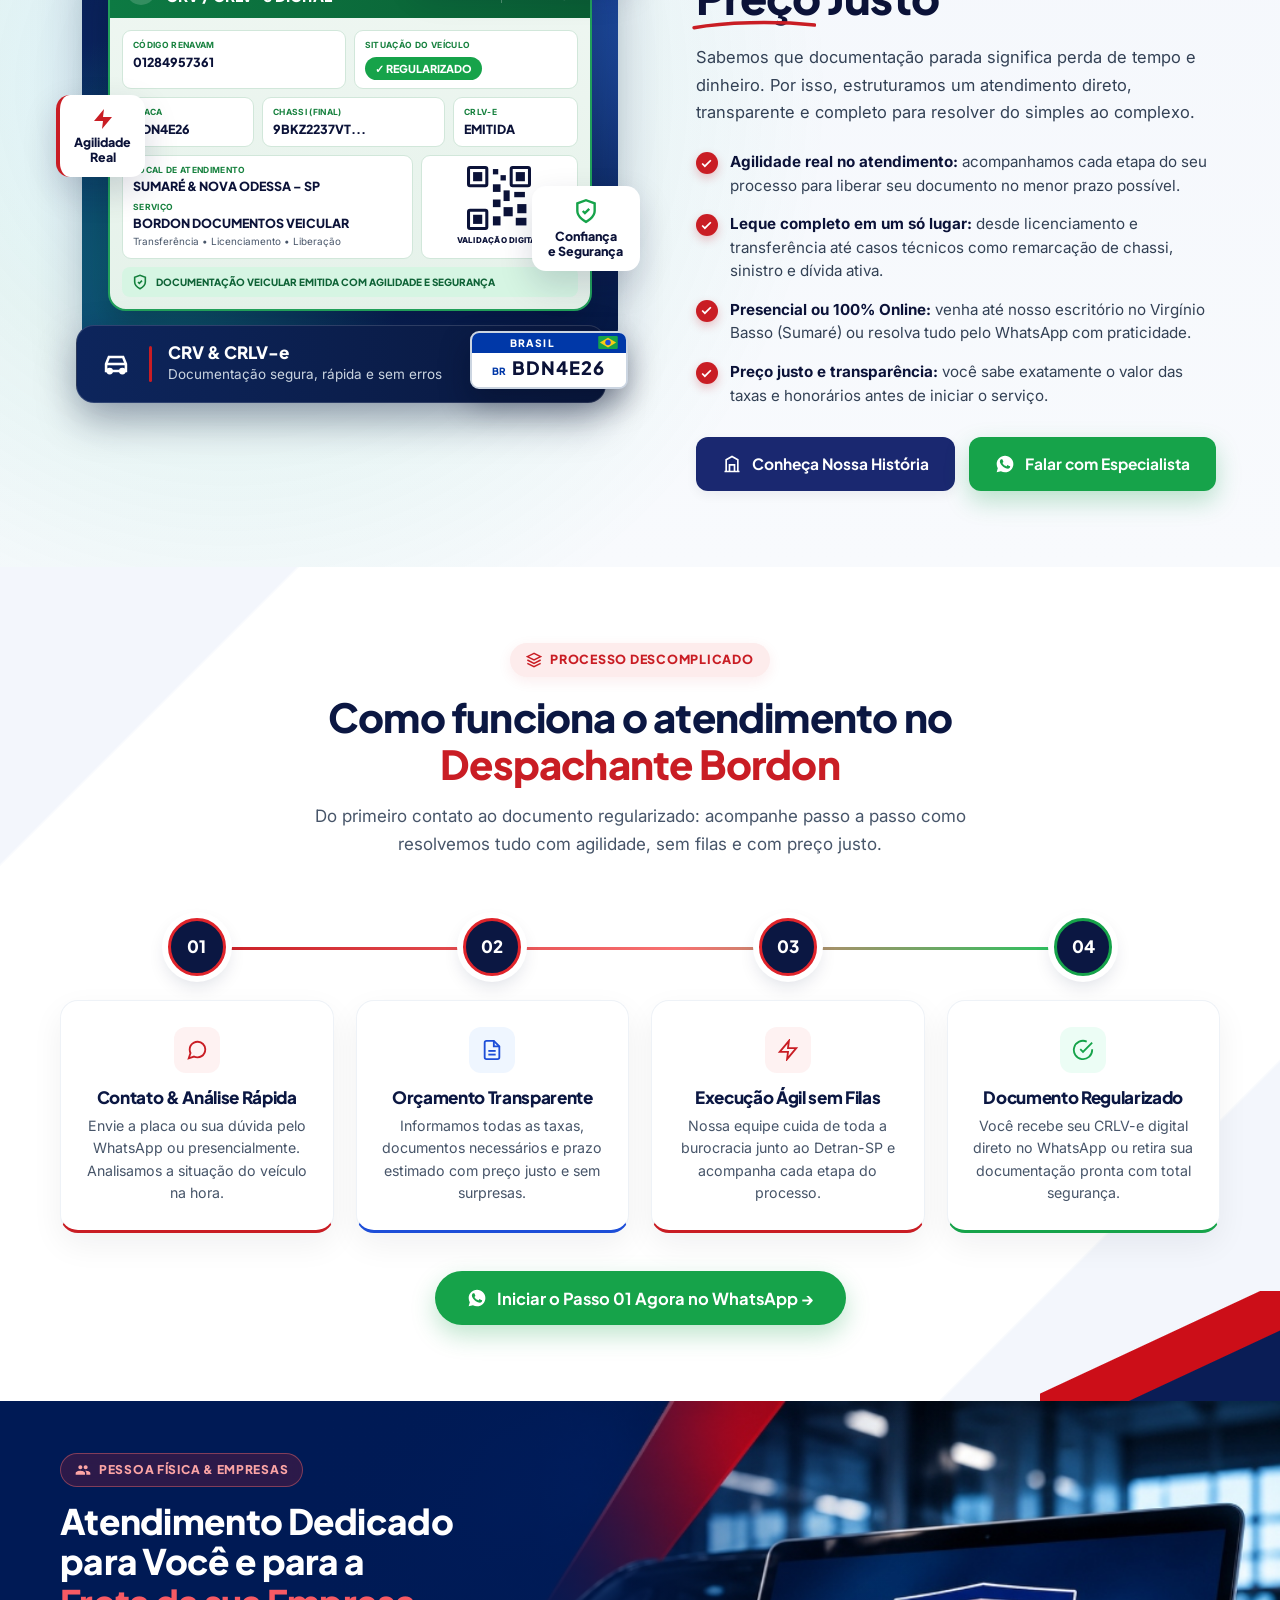
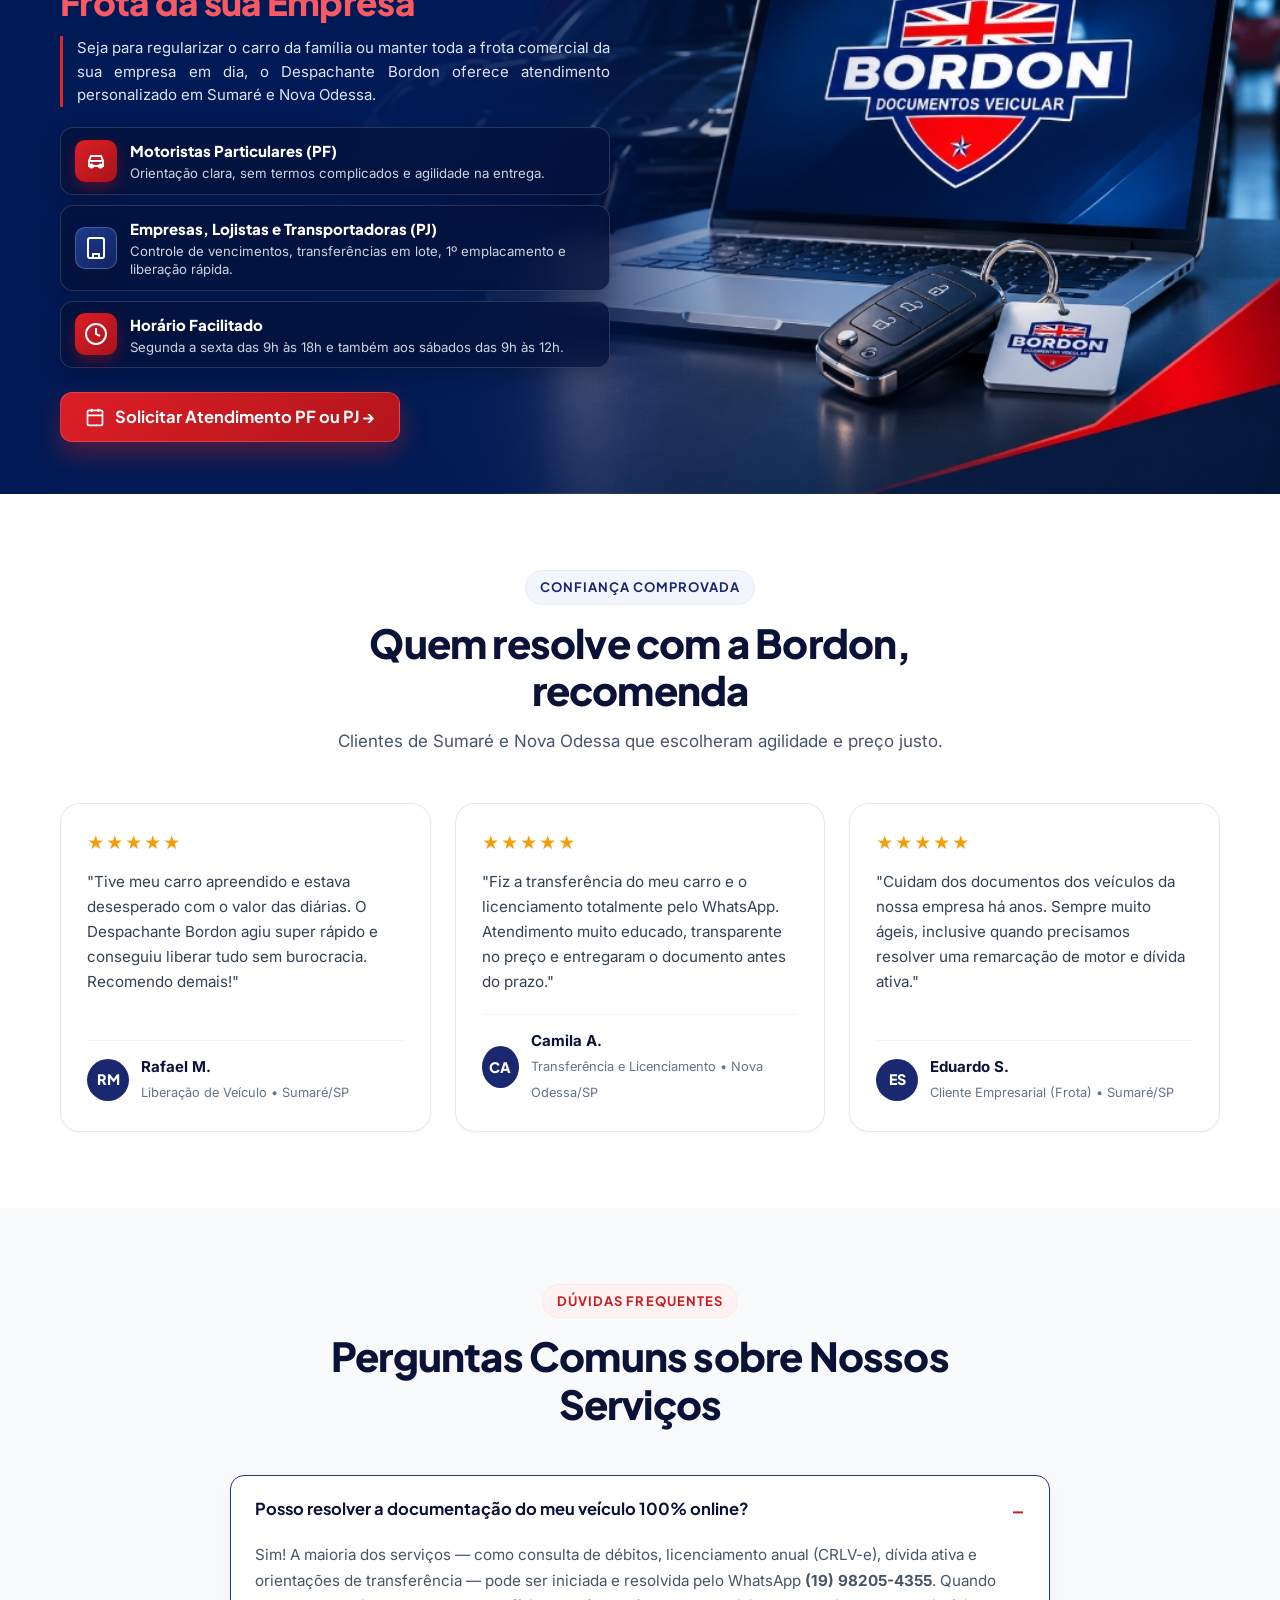
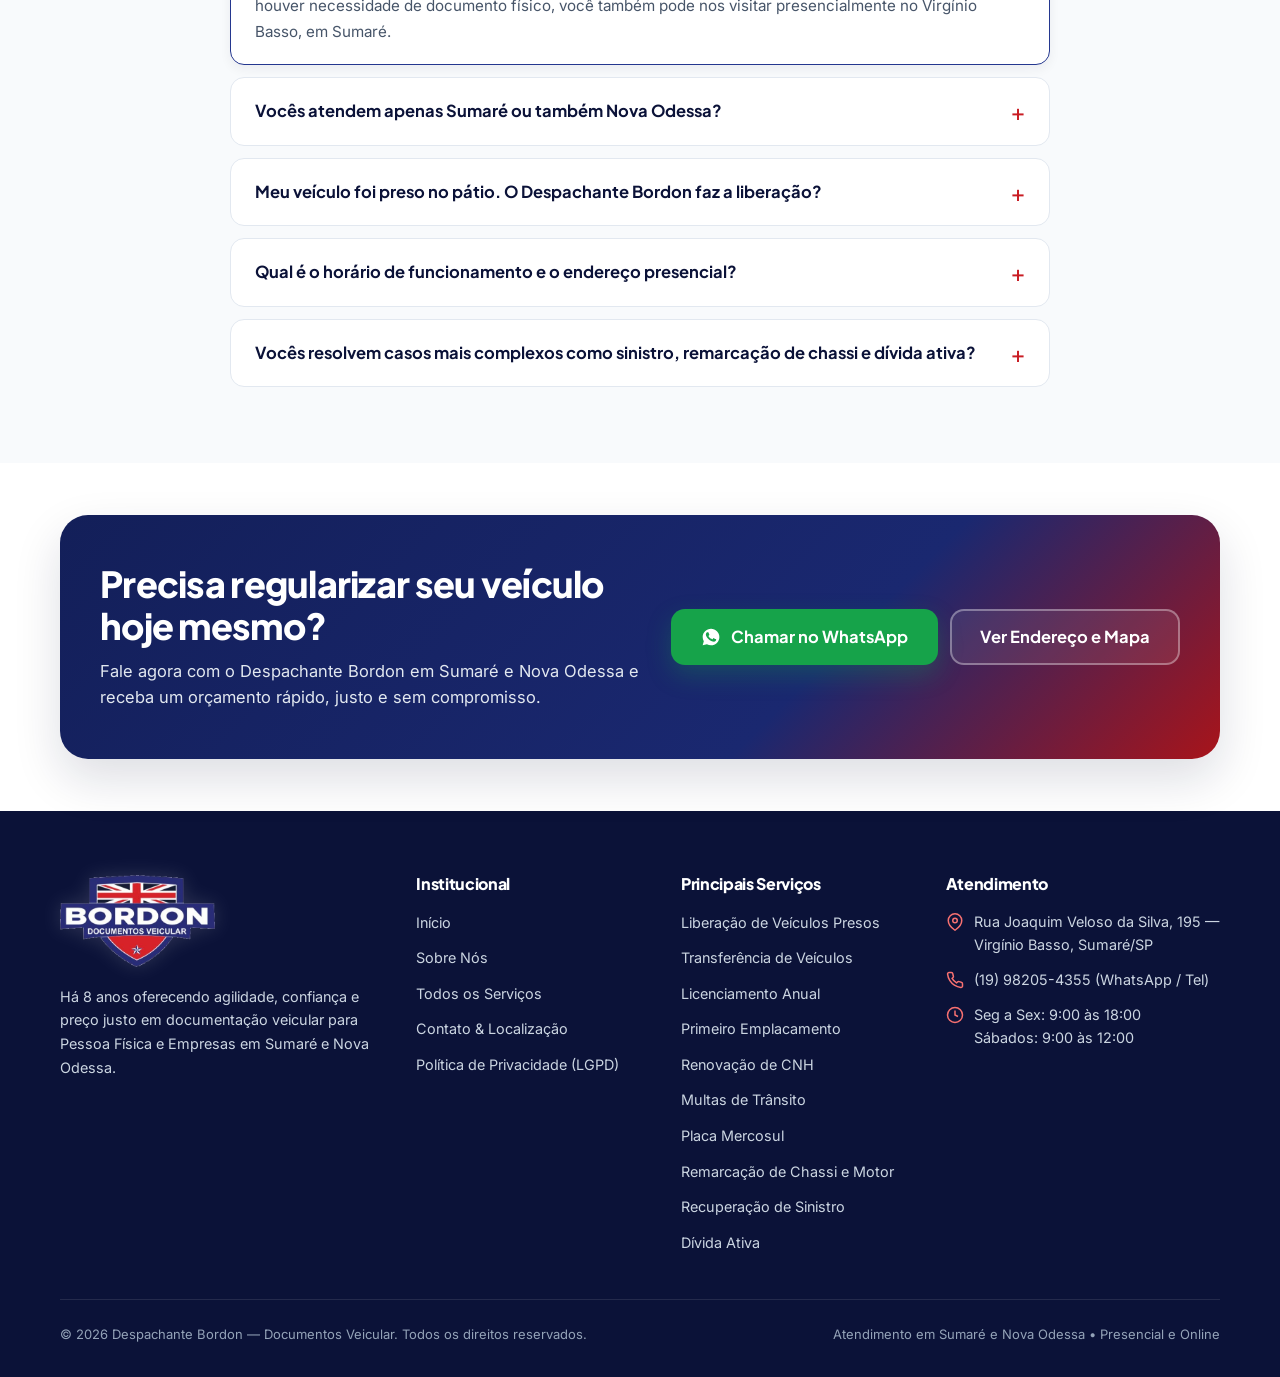
==== commit 6eea4815: "Servicos: adiciona paginas e links para Renovacao CNH, Multas e Placa Mercosul" ====
--- a/index.html
+++ b/index.html
@@ -128,6 +128,9 @@
               <a href="servicos/transferencia-de-veiculos.html">Transferência de Veículos</a>
               <a href="servicos/licenciamento.html">Licenciamento Anual (CRLV-e)</a>
               <a href="servicos/primeiro-emplacamento.html">Primeiro Emplacamento</a>
+              <a href="servicos/renovacao-cnh.html">Renovação de CNH</a>
+              <a href="servicos/multas.html">Multas de Trânsito</a>
+              <a href="servicos/placa-mercosul.html">Placa Mercosul</a>
               <a href="servicos/remarcacao-chassi-motor.html">Remarcação de Chassi e Motor</a>
               <a href="servicos/recuperacao-de-sinistro.html">Recuperação de Sinistro</a>
               <a href="servicos/divida-ativa.html">Dívida Ativa &amp; Débitos</a>
@@ -163,6 +166,9 @@
       <a href="servicos/transferencia-de-veiculos.html" class="sub-item">Transferência de Veículos</a>
       <a href="servicos/licenciamento.html" class="sub-item">Licenciamento Anual</a>
       <a href="servicos/primeiro-emplacamento.html" class="sub-item">Primeiro Emplacamento</a>
+      <a href="servicos/renovacao-cnh.html" class="sub-item">Renovação de CNH</a>
+      <a href="servicos/multas.html" class="sub-item">Multas de Trânsito</a>
+      <a href="servicos/placa-mercosul.html" class="sub-item">Placa Mercosul</a>
       <a href="servicos/remarcacao-chassi-motor.html" class="sub-item">Remarcação de Chassi e Motor</a>
       <a href="servicos/recuperacao-de-sinistro.html" class="sub-item">Recuperação de Sinistro</a>
       <a href="servicos/divida-ativa.html" class="sub-item">Dívida Ativa</a>
@@ -171,7 +177,9 @@
     </div>
     <a href="https://wa.me/5519982054355?text=Ol%C3%A1%2C%20Despachante%20Bordon!%20Preciso%20de%20atendimento."
        target="_blank" rel="noopener noreferrer"
-       class="btn btn-wa btn-block" data-track="whatsapp" data-label="mobile_drawer"><svg viewBox="0 0 24 24" fill="currentColor" aria-hidden="true"><path d="M12.031 2C6.51 2 2.02 6.49 2.02 12.01c0 1.77.46 3.5 1.34 5.02L2 22l5.12-1.34a9.98 9.98 0 0 0 4.91 1.29h.01c5.52 0 10.01-4.49 10.01-10.01S17.55 2 12.03 2zm5.82 14.13c-.25.7-1.44 1.34-1.99 1.42-.52.08-1.18.11-1.91-.12-.44-.14-1-.33-1.72-.64-3.03-1.31-5.01-4.38-5.16-4.58-.15-.2-1.23-1.64-1.23-3.13 0-1.49.78-2.22 1.06-2.52.28-.3.61-.38.81-.38.2 0 .41.01.58.01.19.01.44-.07.69.53.25.6.86 2.1.94 2.25.08.15.13.33.03.53-.1.2-.15.33-.3.5-.15.18-.32.39-.45.53-.15.15-.31.32-.13.62.18.3.79 1.3 1.69 2.11 1.16 1.03 2.14 1.35 2.44 1.5.3.15.48.13.66-.08.18-.2.76-.88.96-1.18.2-.3.41-.25.68-.15.28.1 1.77.83 2.07.98.3.15.5.23.58.35.07.13.07.73-.18 1.43z"/></svg> Falar no WhatsApp (19) 98205-4355</a>
+       class="btn btn-wa btn-block" data-track="whatsapp" data-label="mobile_drawer">
+      <svg viewBox="0 0 24 24" fill="currentColor" aria-hidden="true"><path d="M12.031 2C6.51 2 2.02 6.49 2.02 12.01c0 1.77.46 3.5 1.34 5.02L2 22l5.12-1.34a9.98 9.98 0 0 0 4.91 1.29h.01c5.52 0 10.01-4.49 10.01-10.01S17.55 2 12.03 2zm5.82 14.13c-.25.7-1.44 1.34-1.99 1.42-.52.08-1.18.11-1.91-.12-.44-.14-1-.33-1.72-.64-3.03-1.31-5.01-4.38-5.16-4.58-.15-.2-1.23-1.64-1.23-3.13 0-1.49.78-2.22 1.06-2.52.28-.3.61-.38.81-.38.2 0 .41.01.58.01.19.01.44-.07.69.53.25.6.86 2.1.94 2.25.08.15.13.33.03.53-.1.2-.15.33-.3.5-.15.18-.32.39-.45.53-.15.15-.31.32-.13.62.18.3.79 1.3 1.69 2.11 1.16 1.03 2.14 1.35 2.44 1.5.3.15.48.13.66-.08.18-.2.76-.88.96-1.18.2-.3.41-.25.68-.15.28.1 1.77.83 2.07.98.3.15.5.23.58.35.07.13.07.73-.18 1.43z"/></svg> Falar no WhatsApp (19) 98205-4355
+    </a>
   </nav>
   <main id="conteudo">
     <!-- HERO SECTION (Alta Conversão Google Ads & Meta Ads) -->
@@ -311,6 +319,9 @@
                 <option value="Remarcação de Chassi e Motor">Remarcação de Chassi e Motor</option>
                 <option value="Recuperação de Sinistro">Recuperação de Sinistro</option>
                 <option value="Dívida Ativa e Débitos">Dívida Ativa e Débitos</option>
+                <option value="Renovação de CNH">Renovação de CNH</option>
+                <option value="Multas de Trânsito">Multas de Trânsito</option>
+                <option value="Placa Mercosul">Placa Mercosul</option>
                 <option value="Outros Serviços / Empresas">Outros Serviços / Frotas PJ</option>
               </select>
             </div>
@@ -498,6 +509,45 @@
             <div class="service-card-actions">
               <a href="servicos.html#regularizacao" class="service-link">Ver detalhes →</a>
               <a href="https://wa.me/5519982054355?text=Ol%C3%A1%2C%20preciso%20de%20Regulariza%C3%A7%C3%A3o%20de%20Documentos%20do%20meu%20ve%C3%ADculo." target="_blank" rel="noopener noreferrer" class="service-wa-mini" aria-label="Falar no WhatsApp" title="Falar no WhatsApp" data-track="whatsapp" data-service="regularizacao"><svg viewBox="0 0 24 24" fill="currentColor" aria-hidden="true"><path d="M12.031 2C6.51 2 2.02 6.49 2.02 12.01c0 1.77.46 3.5 1.34 5.02L2 22l5.12-1.34a9.98 9.98 0 0 0 4.91 1.29h.01c5.52 0 10.01-4.49 10.01-10.01S17.55 2 12.03 2zm5.82 14.13c-.25.7-1.44 1.34-1.99 1.42-.52.08-1.18.11-1.91-.12-.44-.14-1-.33-1.72-.64-3.03-1.31-5.01-4.38-5.16-4.58-.15-.2-1.23-1.64-1.23-3.13 0-1.49.78-2.22 1.06-2.52.28-.3.61-.38.81-.38.2 0 .41.01.58.01.19.01.44-.07.69.53.25.6.86 2.1.94 2.25.08.15.13.33.03.53-.1.2-.15.33-.3.5-.15.18-.32.39-.45.53-.15.15-.31.32-.13.62.18.3.79 1.3 1.69 2.11 1.16 1.03 2.14 1.35 2.44 1.5.3.15.48.13.66-.08.18-.2.76-.88.96-1.18.2-.3.41-.25.68-.15.28.1 1.77.83 2.07.98.3.15.5.23.58.35.07.13.07.73-.18 1.43z"/></svg></a>
+            </div>
+          </article>
+
+          <!-- Serviço 10 -->
+          <article class="service-card">
+            <div class="service-icon">
+              <svg width="26" height="26" viewBox="0 0 24 24" fill="none" stroke="currentColor" stroke-width="2"><rect x="2" y="4" width="20" height="16" rx="2"/><circle cx="8" cy="11" r="2.5"/><path d="M5 17c.5-1.8 1.8-2.5 3-2.5s2.5.7 3 2.5"/><line x1="14" y1="9" x2="19" y2="9"/><line x1="14" y1="13" x2="19" y2="13"/></svg>
+            </div>
+            <h3>Renovação de CNH</h3>
+            <p>Renovação rápida de CNH (A, B, C, D e E), agendamento de exame médico e toxicológico, CNH definitiva e 2ª via sem filas.</p>
+            <div class="service-card-actions">
+              <a href="servicos/renovacao-cnh.html" class="service-link">Ver detalhes →</a>
+              <a href="https://wa.me/5519982054355?text=Ol%C3%A1%2C%20quero%20fazer%20a%20Renova%C3%A7%C3%A3o%20da%20minha%20CNH." target="_blank" rel="noopener noreferrer" class="service-wa-mini" aria-label="Falar no WhatsApp" title="Falar no WhatsApp" data-track="whatsapp" data-service="renovacao_cnh"><svg viewBox="0 0 24 24" fill="currentColor" aria-hidden="true"><path d="M12.031 2C6.51 2 2.02 6.49 2.02 12.01c0 1.77.46 3.5 1.34 5.02L2 22l5.12-1.34a9.98 9.98 0 0 0 4.91 1.29h.01c5.52 0 10.01-4.49 10.01-10.01S17.55 2 12.03 2zm5.82 14.13c-.25.7-1.44 1.34-1.99 1.42-.52.08-1.18.11-1.91-.12-.44-.14-1-.33-1.72-.64-3.03-1.31-5.01-4.38-5.16-4.58-.15-.2-1.23-1.64-1.23-3.13 0-1.49.78-2.22 1.06-2.52.28-.3.61-.38.81-.38.2 0 .41.01.58.01.19.01.44-.07.69.53.25.6.86 2.1.94 2.25.08.15.13.33.03.53-.1.2-.15.33-.3.5-.15.18-.32.39-.45.53-.15.15-.31.32-.13.62.18.3.79 1.3 1.69 2.11 1.16 1.03 2.14 1.35 2.44 1.5.3.15.48.13.66-.08.18-.2.76-.88.96-1.18.2-.3.41-.25.68-.15.28.1 1.77.83 2.07.98.3.15.5.23.58.35.07.13.07.73-.18 1.43z"/></svg></a>
+            </div>
+          </article>
+
+          <!-- Serviço 11 -->
+          <article class="service-card">
+            <div class="service-icon">
+              <svg width="26" height="26" viewBox="0 0 24 24" fill="none" stroke="currentColor" stroke-width="2"><path d="M10.29 3.86L1.82 18a2 2 0 0 0 1.71 3h16.94a2 2 0 0 0 1.71-3L13.71 3.86a2 2 0 0 0-3.42 0z"/><line x1="12" y1="9" x2="12" y2="13"/><line x1="12" y1="17" x2="12.01" y2="17"/></svg>
+            </div>
+            <h3>Multas</h3>
+            <p>Levantamento completo de multas, indicação de condutor, orientação para recursos e regularização para liberar licenciamento e CNH.</p>
+            <div class="service-card-actions">
+              <a href="servicos/multas.html" class="service-link">Ver detalhes →</a>
+              <a href="https://wa.me/5519982054355?text=Ol%C3%A1%2C%20preciso%20consultar%20ou%20regularizar%20Multas." target="_blank" rel="noopener noreferrer" class="service-wa-mini" aria-label="Falar no WhatsApp" title="Falar no WhatsApp" data-track="whatsapp" data-service="multas"><svg viewBox="0 0 24 24" fill="currentColor" aria-hidden="true"><path d="M12.031 2C6.51 2 2.02 6.49 2.02 12.01c0 1.77.46 3.5 1.34 5.02L2 22l5.12-1.34a9.98 9.98 0 0 0 4.91 1.29h.01c5.52 0 10.01-4.49 10.01-10.01S17.55 2 12.03 2zm5.82 14.13c-.25.7-1.44 1.34-1.99 1.42-.52.08-1.18.11-1.91-.12-.44-.14-1-.33-1.72-.64-3.03-1.31-5.01-4.38-5.16-4.58-.15-.2-1.23-1.64-1.23-3.13 0-1.49.78-2.22 1.06-2.52.28-.3.61-.38.81-.38.2 0 .41.01.58.01.19.01.44-.07.69.53.25.6.86 2.1.94 2.25.08.15.13.33.03.53-.1.2-.15.33-.3.5-.15.18-.32.39-.45.53-.15.15-.31.32-.13.62.18.3.79 1.3 1.69 2.11 1.16 1.03 2.14 1.35 2.44 1.5.3.15.48.13.66-.08.18-.2.76-.88.96-1.18.2-.3.41-.25.68-.15.28.1 1.77.83 2.07.98.3.15.5.23.58.35.07.13.07.73-.18 1.43z"/></svg></a>
+            </div>
+          </article>
+
+          <!-- Serviço 12 -->
+          <article class="service-card">
+            <div class="service-icon">
+              <svg width="26" height="26" viewBox="0 0 24 24" fill="none" stroke="currentColor" stroke-width="2"><rect x="2" y="6" width="20" height="12" rx="2"/><line x1="2" y1="10" x2="22" y2="10"/><line x1="6" y1="14" x2="18" y2="14"/></svg>
+            </div>
+            <h3>Placa Mercosul</h3>
+            <p>Troca da placa cinza para Mercosul, 2ª via por perda, furto ou dano e autorização oficial de estampagem no Detran-SP.</p>
+            <div class="service-card-actions">
+              <a href="servicos/placa-mercosul.html" class="service-link">Ver detalhes →</a>
+              <a href="https://wa.me/5519982054355?text=Ol%C3%A1%2C%20preciso%20de%20or%C3%A7amento%20para%20Placa%20Mercosul." target="_blank" rel="noopener noreferrer" class="service-wa-mini" aria-label="Falar no WhatsApp" title="Falar no WhatsApp" data-track="whatsapp" data-service="placa_mercosul"><svg viewBox="0 0 24 24" fill="currentColor" aria-hidden="true"><path d="M12.031 2C6.51 2 2.02 6.49 2.02 12.01c0 1.77.46 3.5 1.34 5.02L2 22l5.12-1.34a9.98 9.98 0 0 0 4.91 1.29h.01c5.52 0 10.01-4.49 10.01-10.01S17.55 2 12.03 2zm5.82 14.13c-.25.7-1.44 1.34-1.99 1.42-.52.08-1.18.11-1.91-.12-.44-.14-1-.33-1.72-.64-3.03-1.31-5.01-4.38-5.16-4.58-.15-.2-1.23-1.64-1.23-3.13 0-1.49.78-2.22 1.06-2.52.28-.3.61-.38.81-.38.2 0 .41.01.58.01.19.01.44-.07.69.53.25.6.86 2.1.94 2.25.08.15.13.33.03.53-.1.2-.15.33-.3.5-.15.18-.32.39-.45.53-.15.15-.31.32-.13.62.18.3.79 1.3 1.69 2.11 1.16 1.03 2.14 1.35 2.44 1.5.3.15.48.13.66-.08.18-.2.76-.88.96-1.18.2-.3.41-.25.68-.15.28.1 1.77.83 2.07.98.3.15.5.23.58.35.07.13.07.73-.18 1.43z"/></svg></a>
             </div>
           </article>
         </div>
@@ -979,6 +1029,9 @@
             <li><a href="servicos/transferencia-de-veiculos.html">Transferência de Veículos</a></li>
             <li><a href="servicos/licenciamento.html">Licenciamento Anual</a></li>
             <li><a href="servicos/primeiro-emplacamento.html">Primeiro Emplacamento</a></li>
+            <li><a href="servicos/renovacao-cnh.html">Renovação de CNH</a></li>
+            <li><a href="servicos/multas.html">Multas de Trânsito</a></li>
+            <li><a href="servicos/placa-mercosul.html">Placa Mercosul</a></li>
             <li><a href="servicos/remarcacao-chassi-motor.html">Remarcação de Chassi e Motor</a></li>
             <li><a href="servicos/recuperacao-de-sinistro.html">Recuperação de Sinistro</a></li>
             <li><a href="servicos/divida-ativa.html">Dívida Ativa</a></li>
--- a/assets/css/styles.css
+++ b/assets/css/styles.css
@@ -72,6 +72,27 @@
   -webkit-text-size-adjust: 100%;
   font-size: 16px;
   overflow-x: clip;
+  scrollbar-color: var(--red-600) var(--slate-100);
+  scrollbar-width: thin;
+}
+
+/* Barra de rolagem personalizada (Chrome, Edge, Safari) */
+::-webkit-scrollbar {
+  width: 10px;
+}
+
+::-webkit-scrollbar-track {
+  background: var(--slate-100);
+}
+
+::-webkit-scrollbar-thumb {
+  background: var(--red-600);
+  border-radius: 9999px;
+  border: 2px solid var(--slate-100);
+}
+
+::-webkit-scrollbar-thumb:hover {
+  background: var(--red-700);
 }
 
 body {
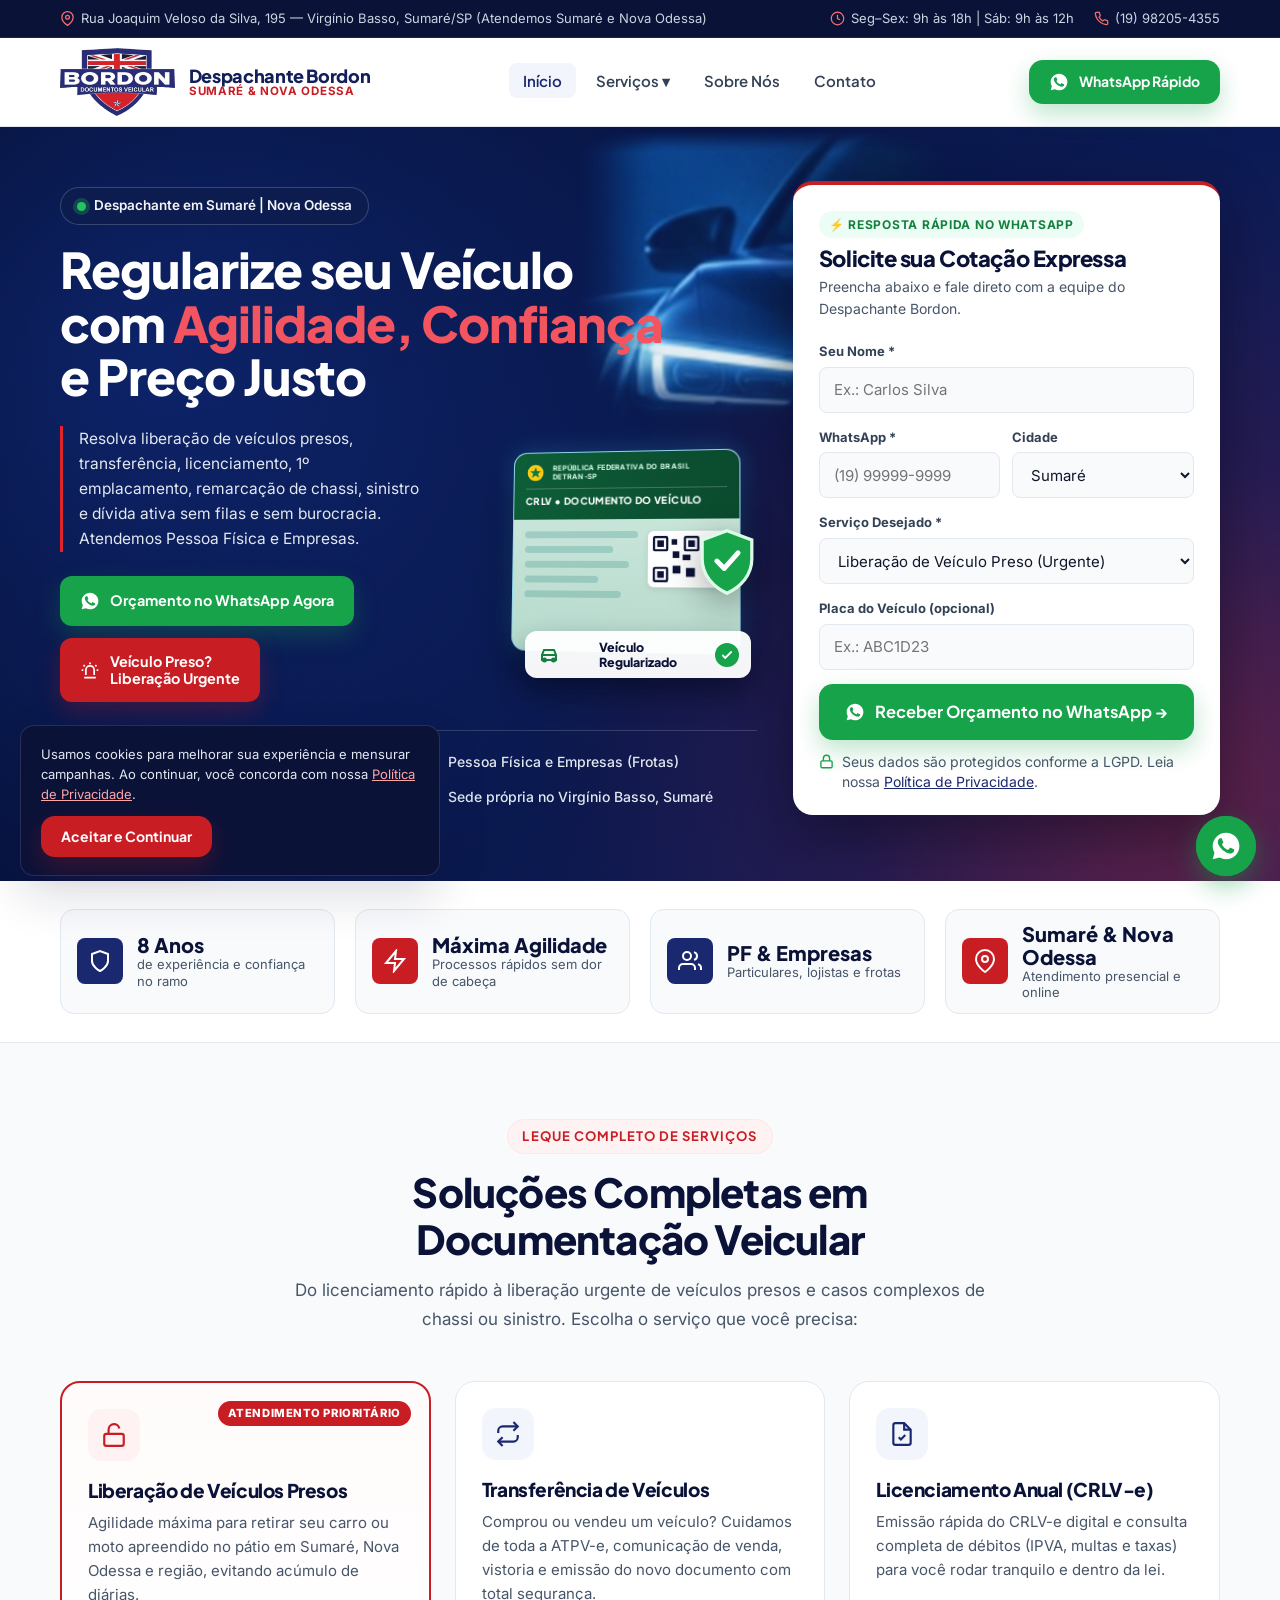
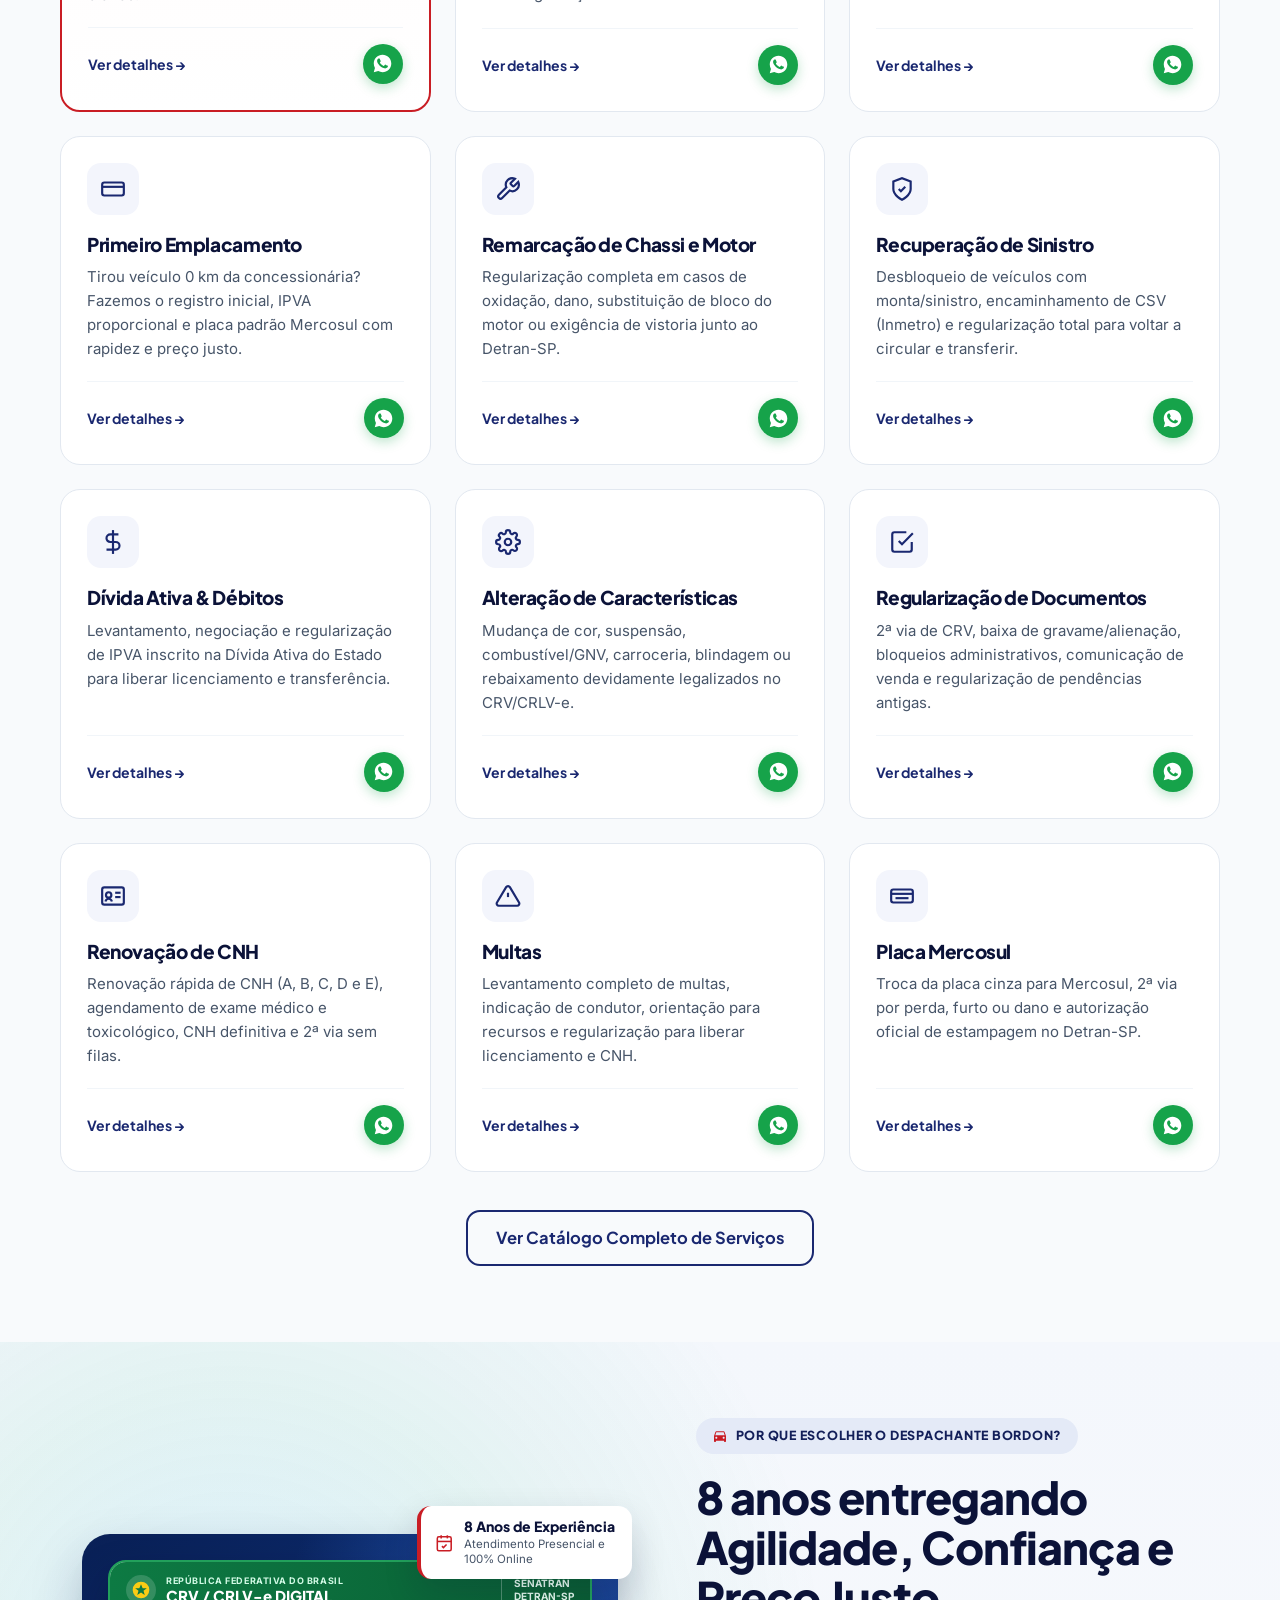
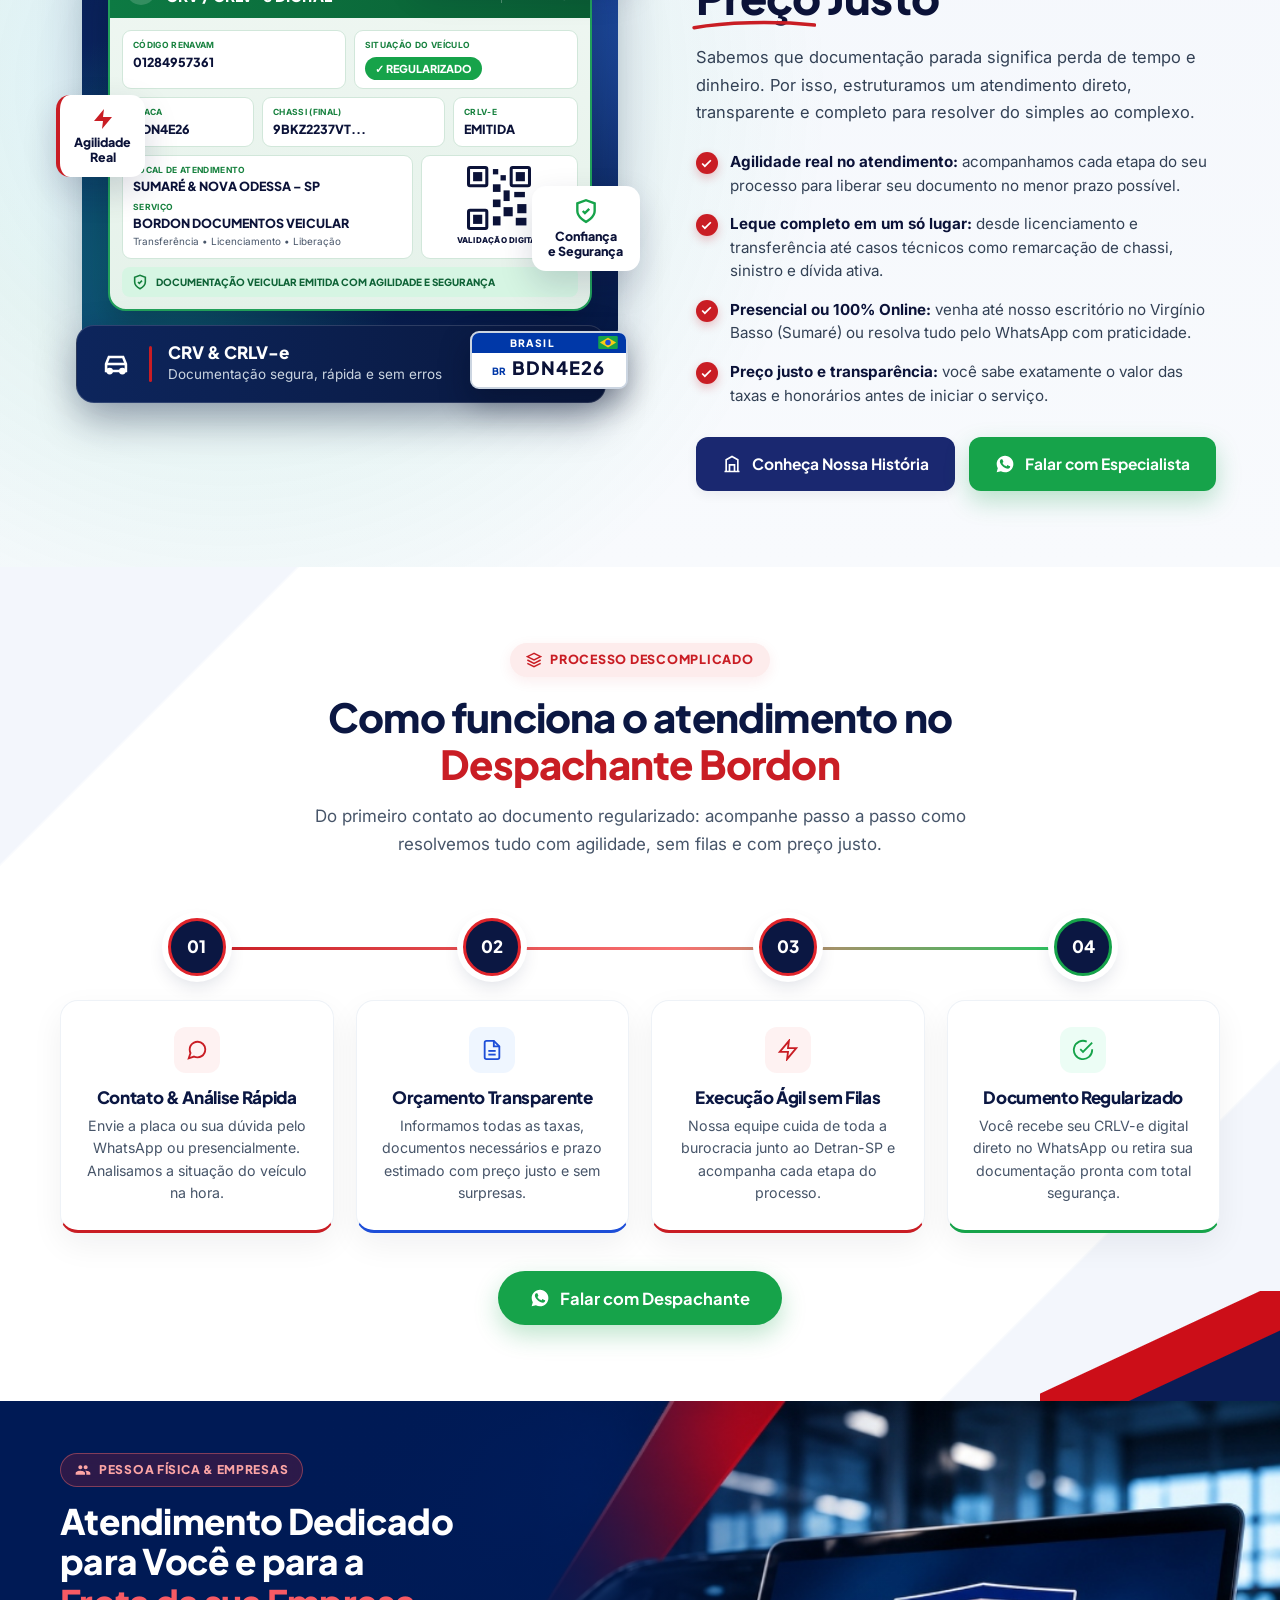
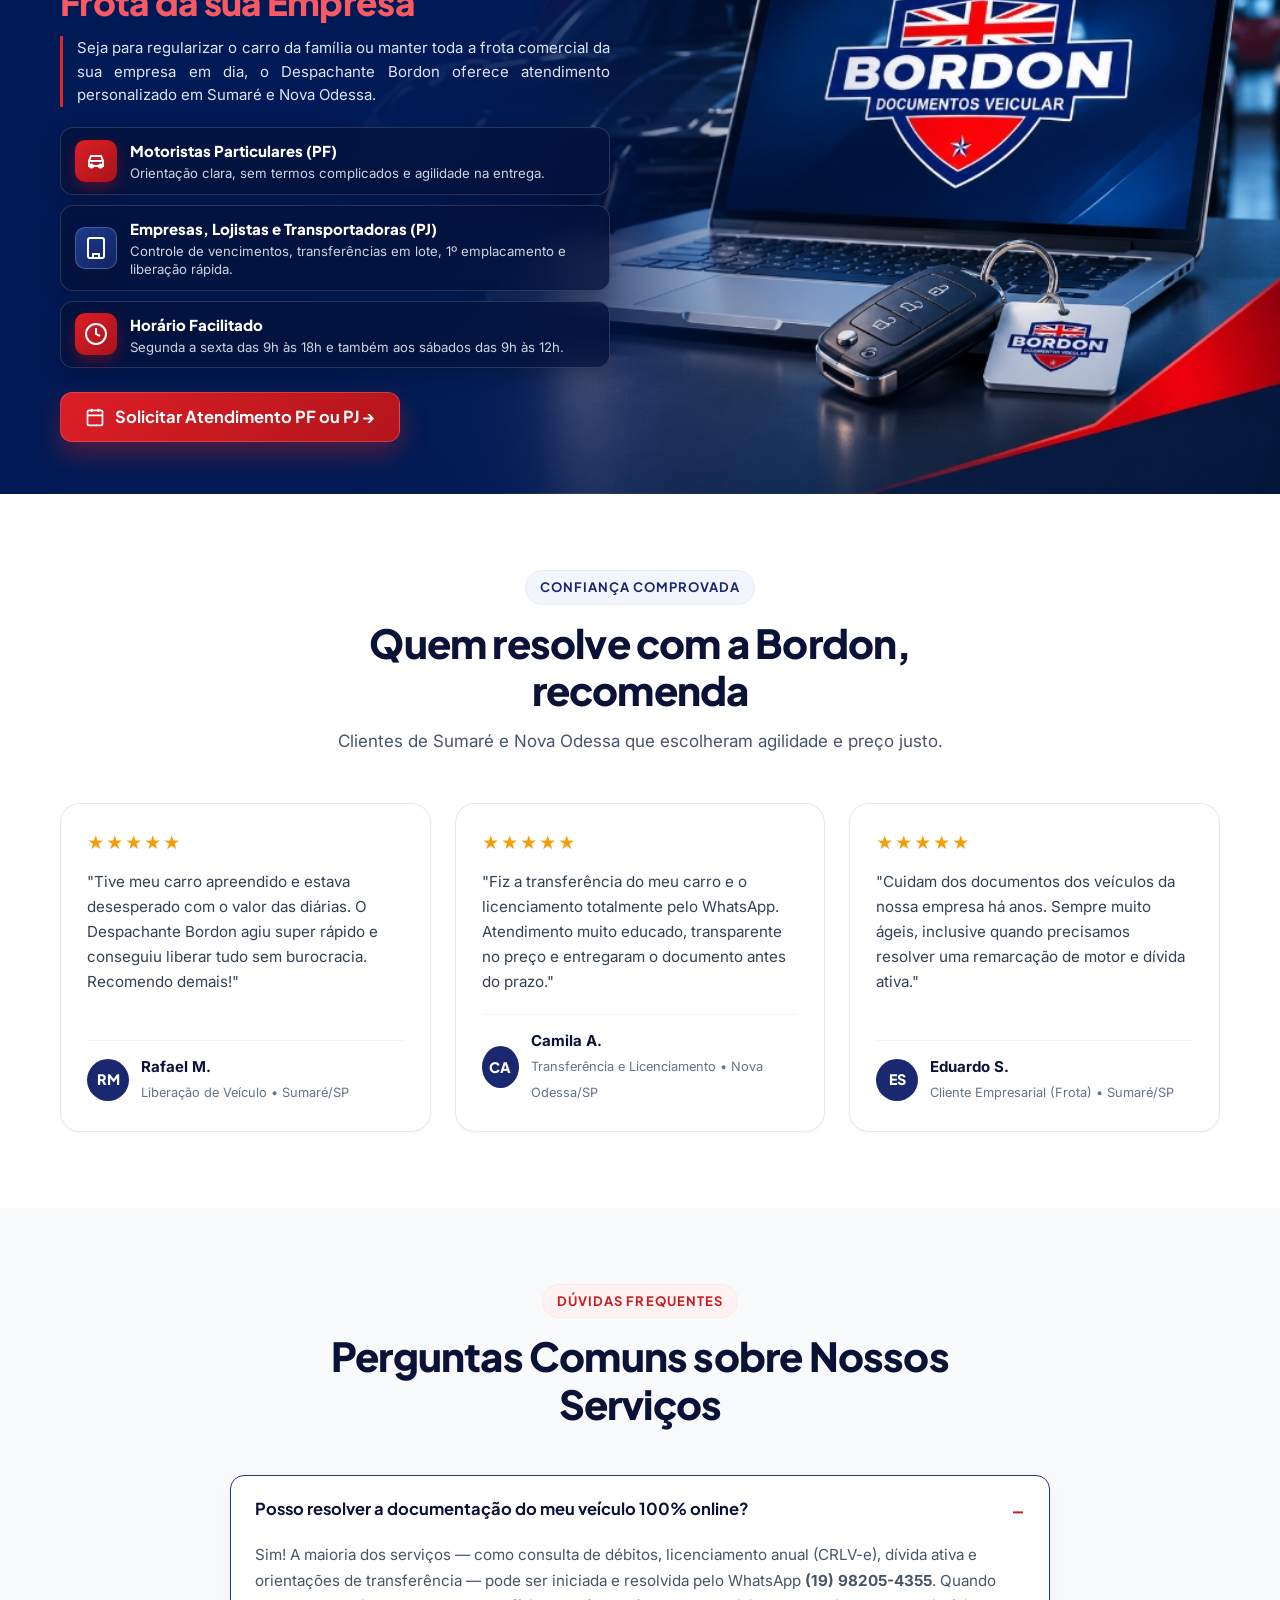
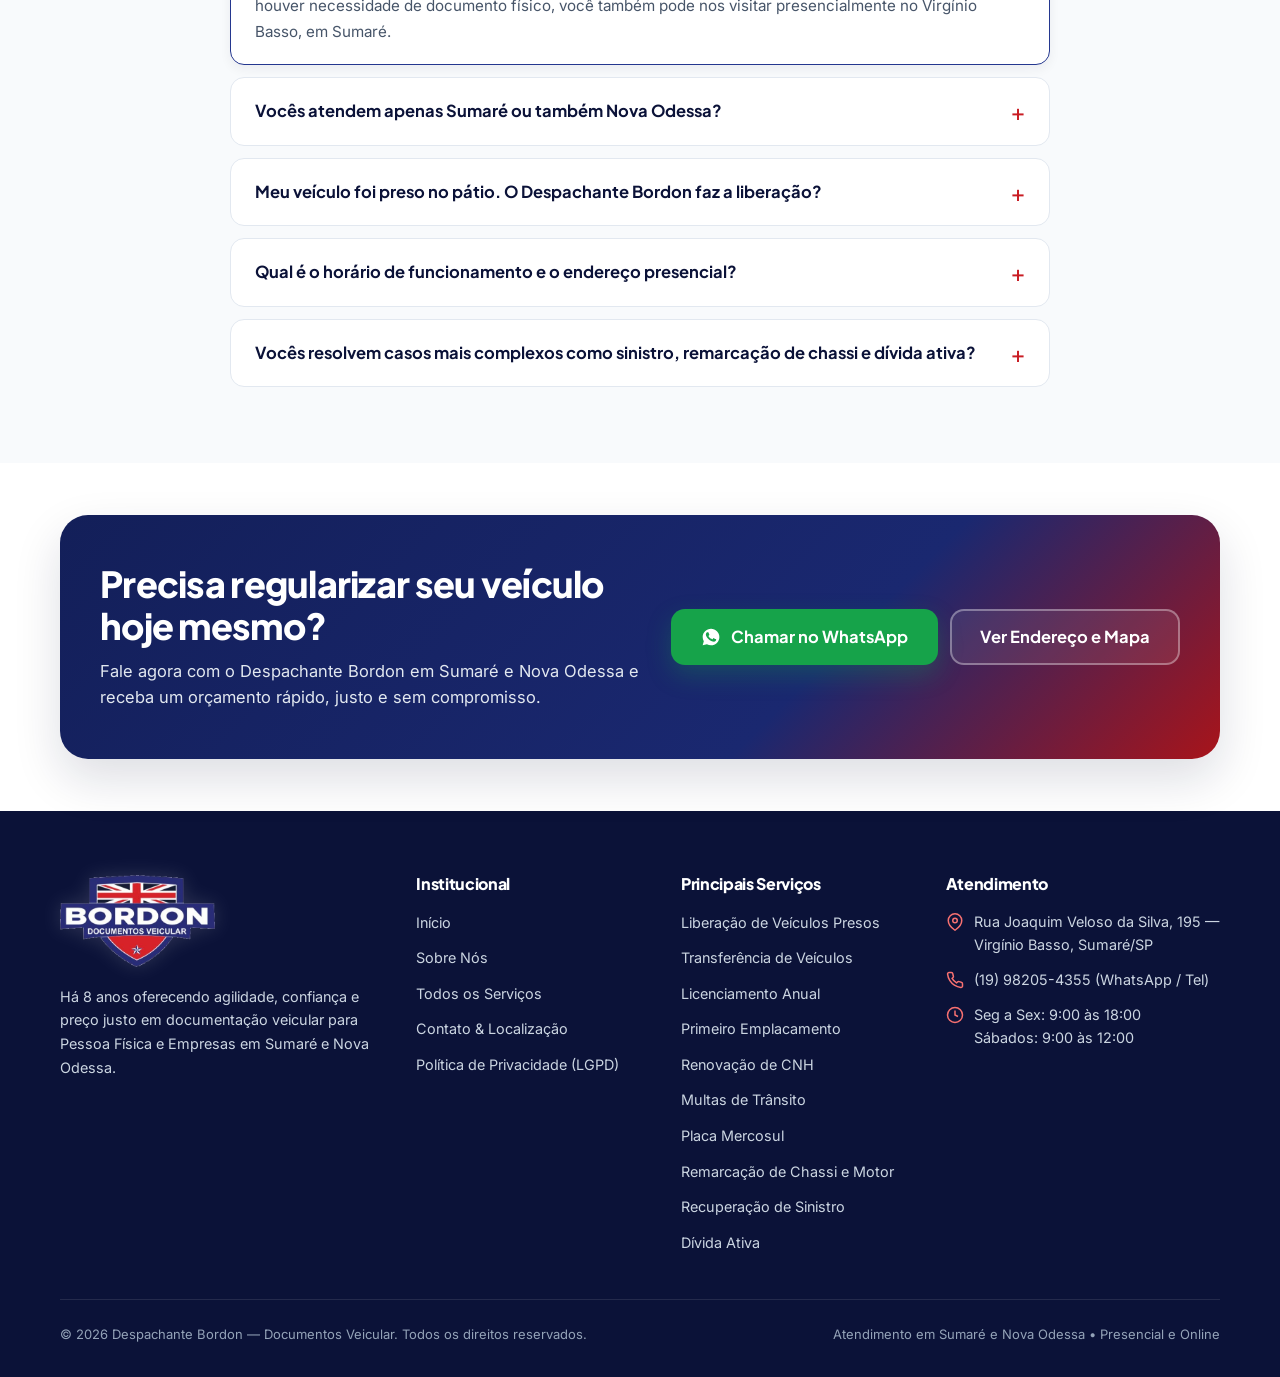
==== commit dd601b0f: "Texto: altera botao da timeline para Falar com Despachante" ====
--- a/index.html
+++ b/index.html
@@ -809,7 +809,7 @@
                class="btn btn-wa btn-lg"
                data-track="whatsapp" data-label="timeline_cta" data-service="processo_descomplicado">
               <svg viewBox="0 0 24 24" fill="currentColor" aria-hidden="true"><path d="M12.031 2C6.51 2 2.02 6.49 2.02 12.01c0 1.77.46 3.5 1.34 5.02L2 22l5.12-1.34a9.98 9.98 0 0 0 4.91 1.29h.01c5.52 0 10.01-4.49 10.01-10.01S17.55 2 12.03 2zm5.82 14.13c-.25.7-1.44 1.34-1.99 1.42-.52.08-1.18.11-1.91-.12-.44-.14-1-.33-1.72-.64-3.03-1.31-5.01-4.38-5.16-4.58-.15-.2-1.23-1.64-1.23-3.13 0-1.49.78-2.22 1.06-2.52.28-.3.61-.38.81-.38.2 0 .41.01.58.01.19.01.44-.07.69.53.25.6.86 2.1.94 2.25.08.15.13.33.03.53-.1.2-.15.33-.3.5-.15.18-.32.39-.45.53-.15.15-.31.32-.13.62.18.3.79 1.3 1.69 2.11 1.16 1.03 2.14 1.35 2.44 1.5.3.15.48.13.66-.08.18-.2.76-.88.96-1.18.2-.3.41-.25.68-.15.28.1 1.77.83 2.07.98.3.15.5.23.58.35.07.13.07.73-.18 1.43z"/></svg>
-              Iniciar o Passo 01 Agora no WhatsApp →
+              Falar com Despachante
             </a>
           </div>
         </div>
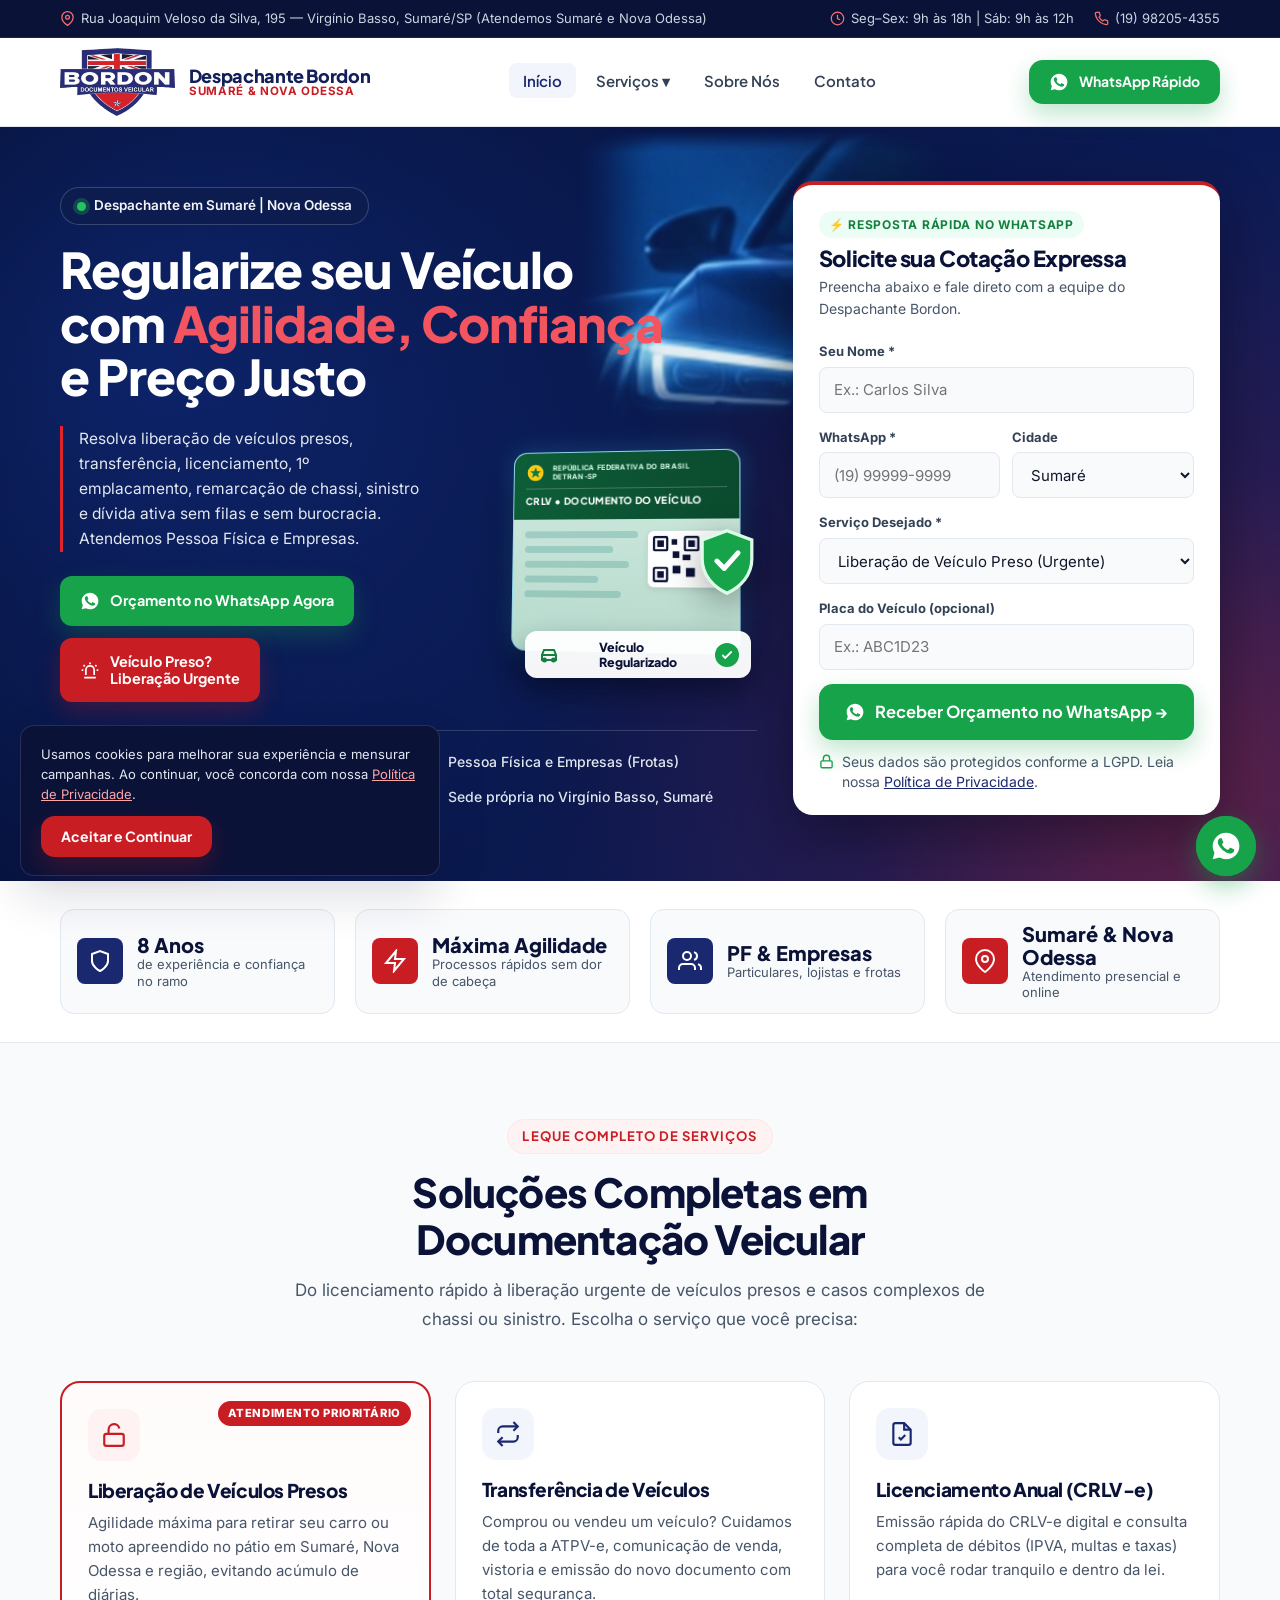
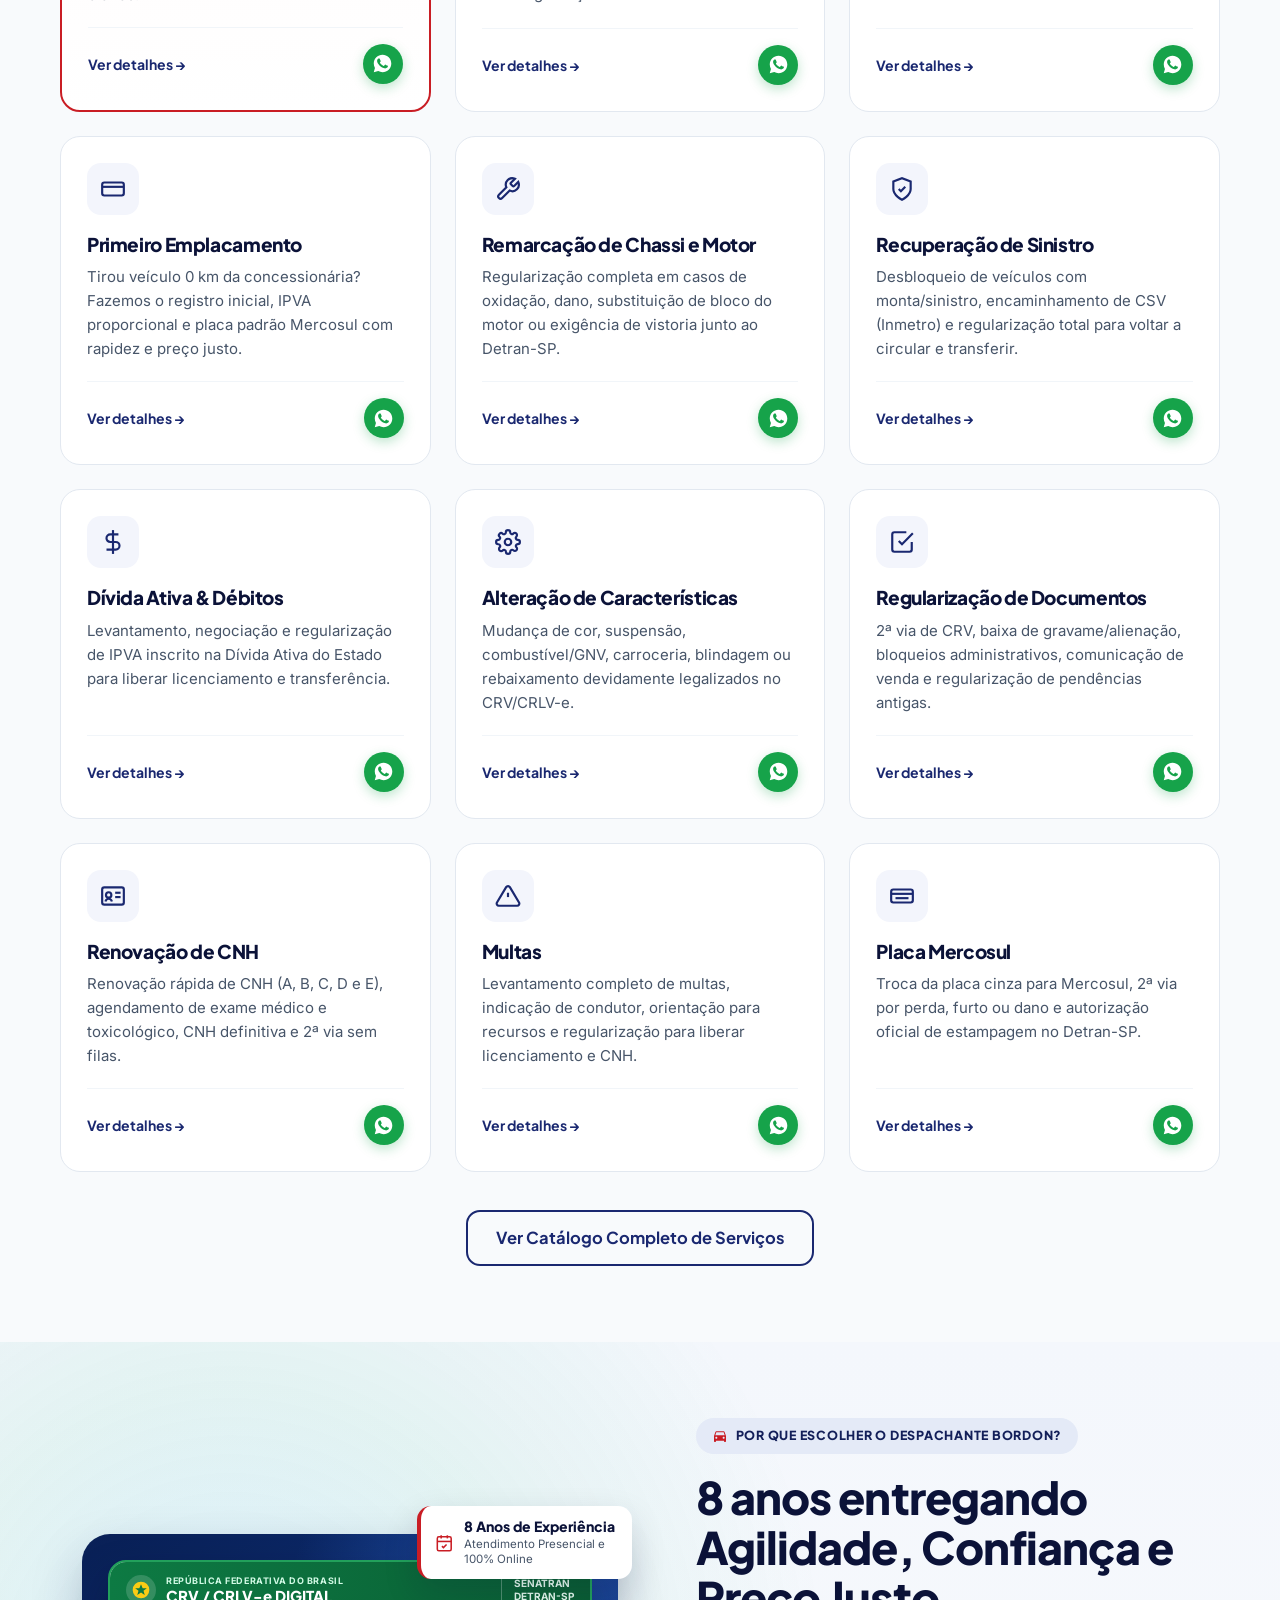
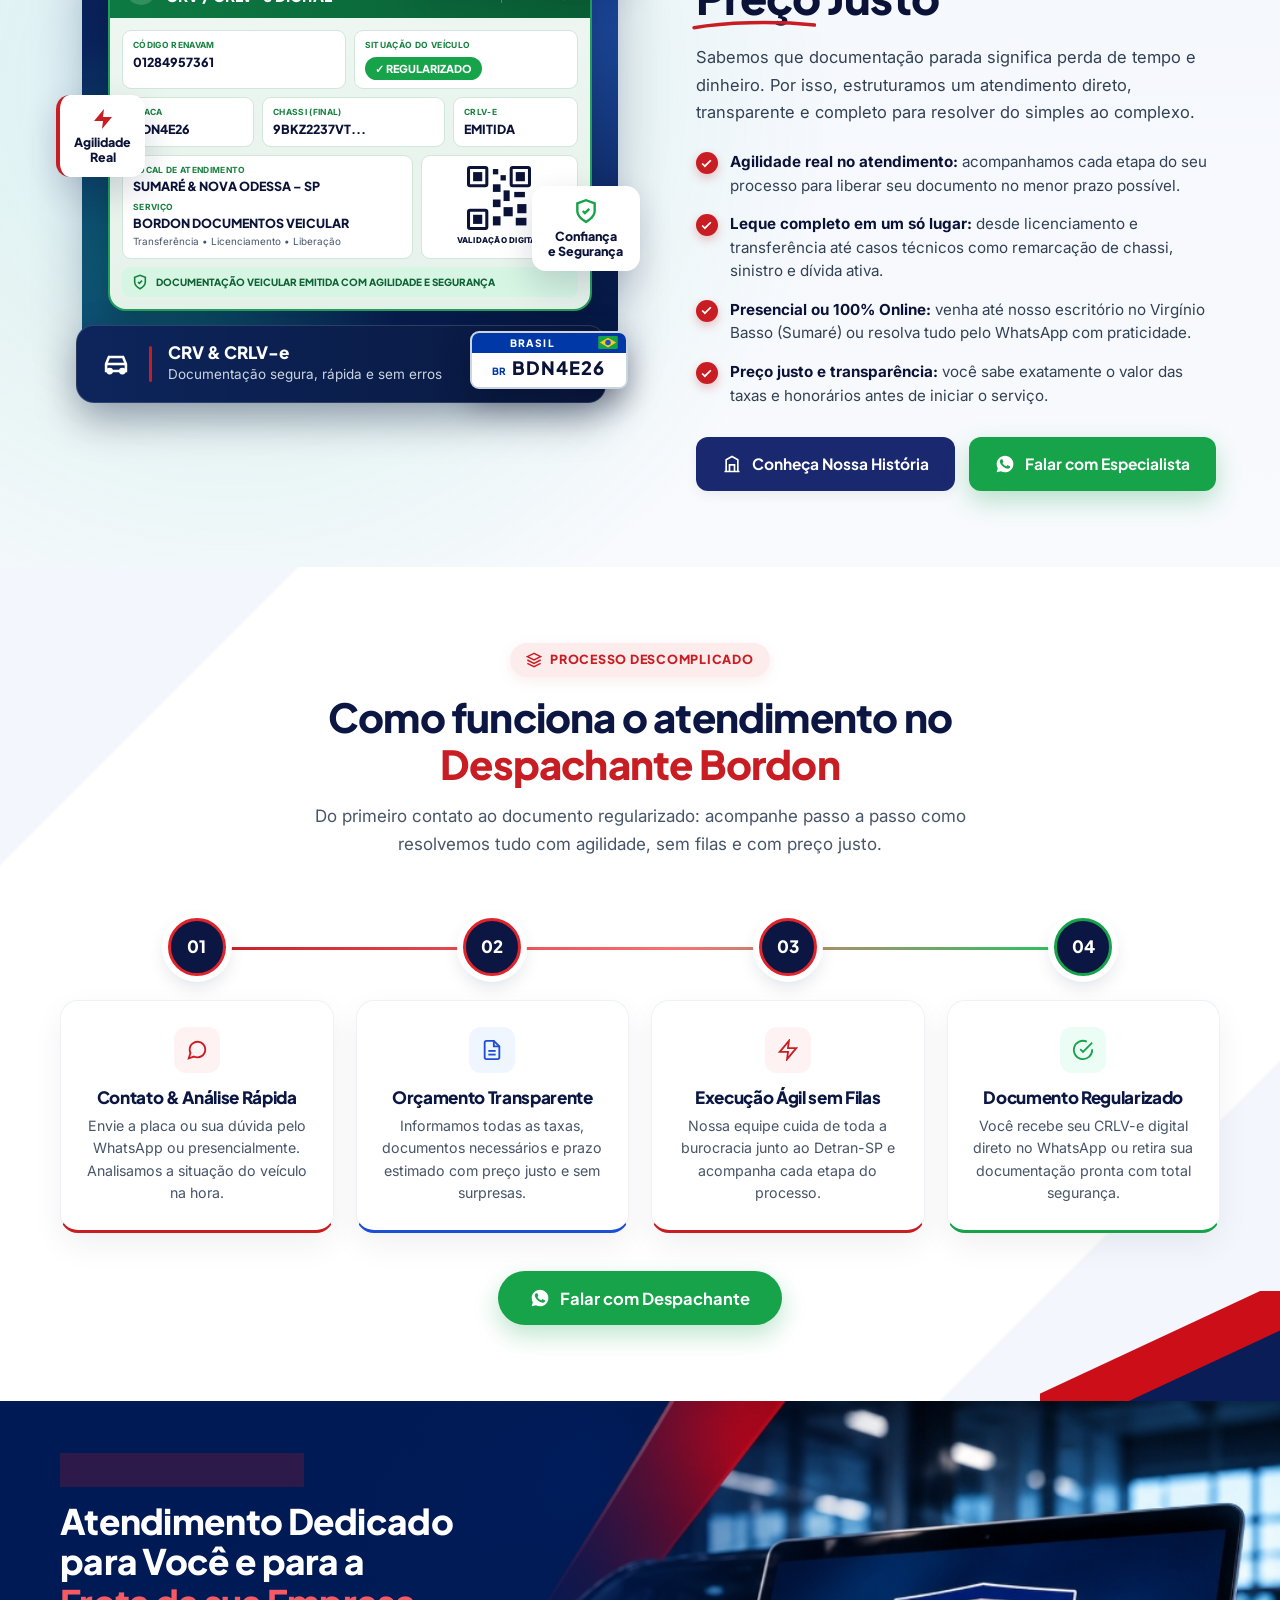
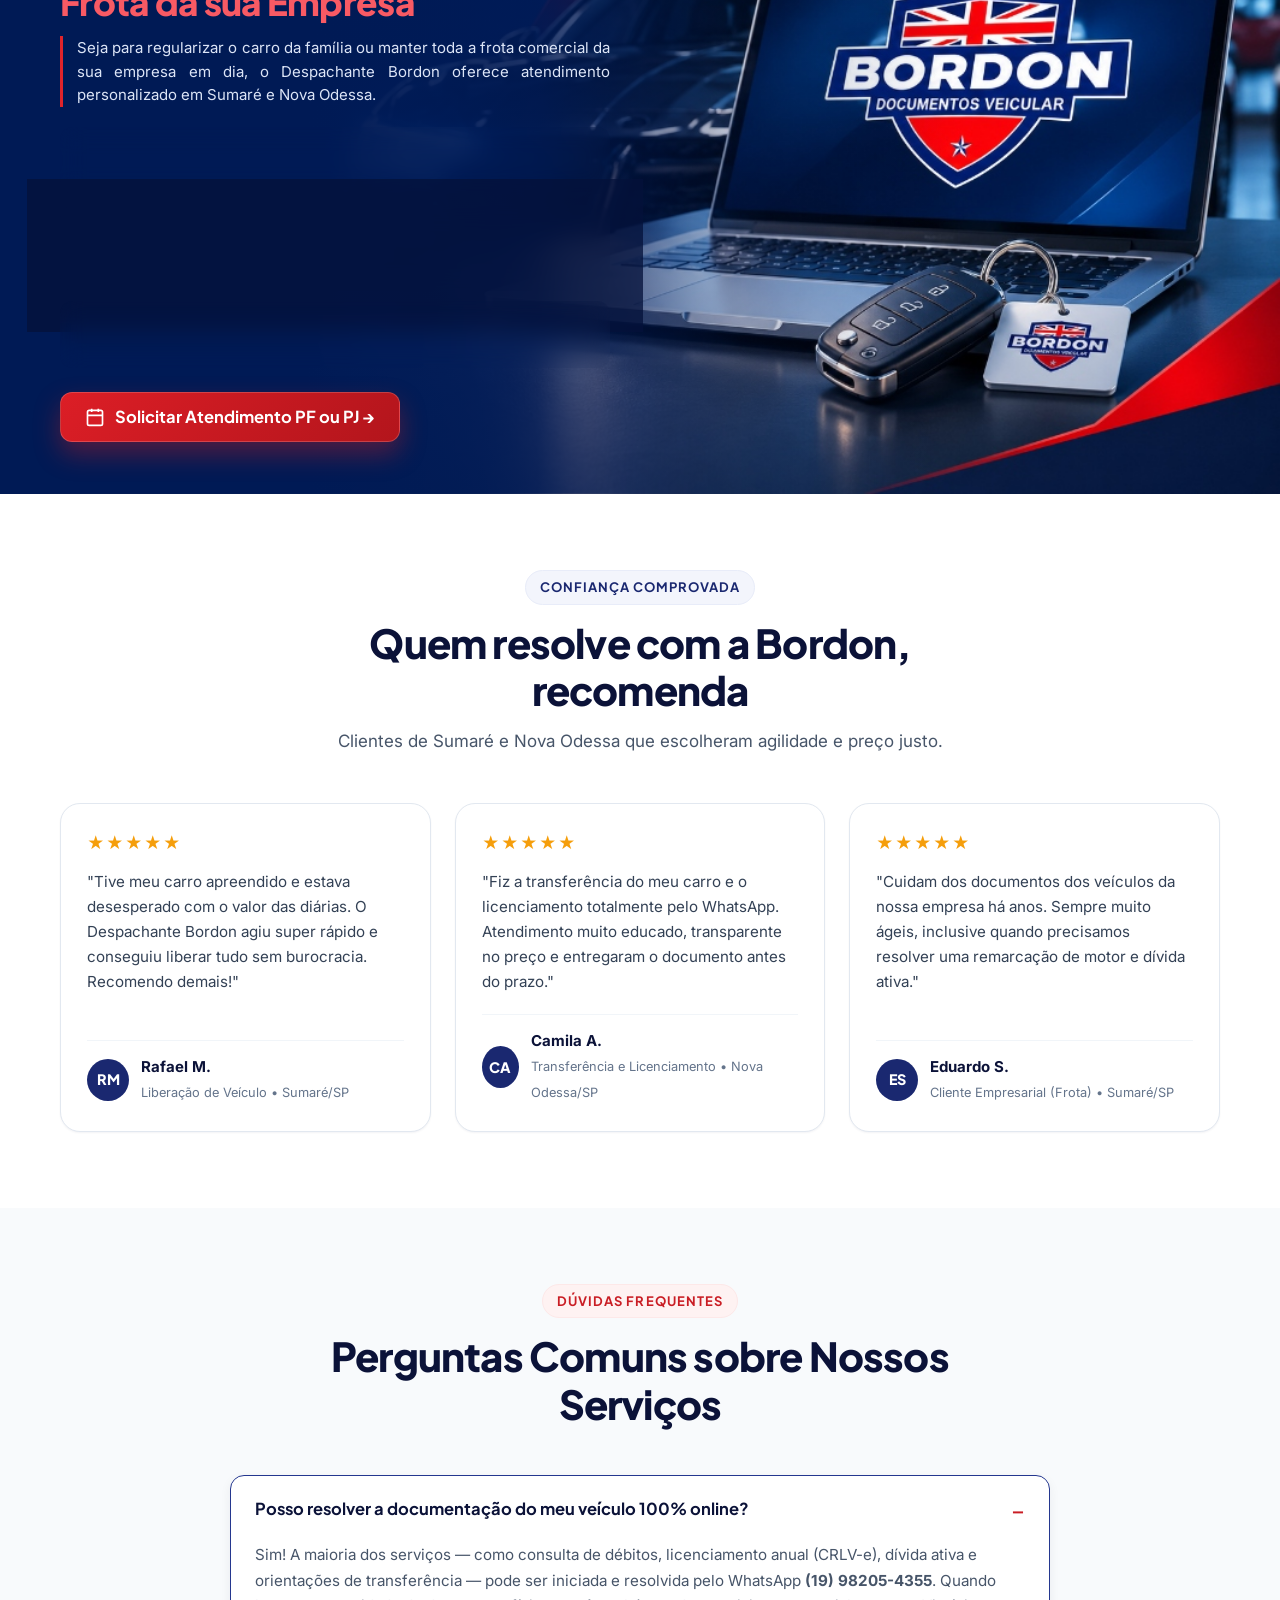
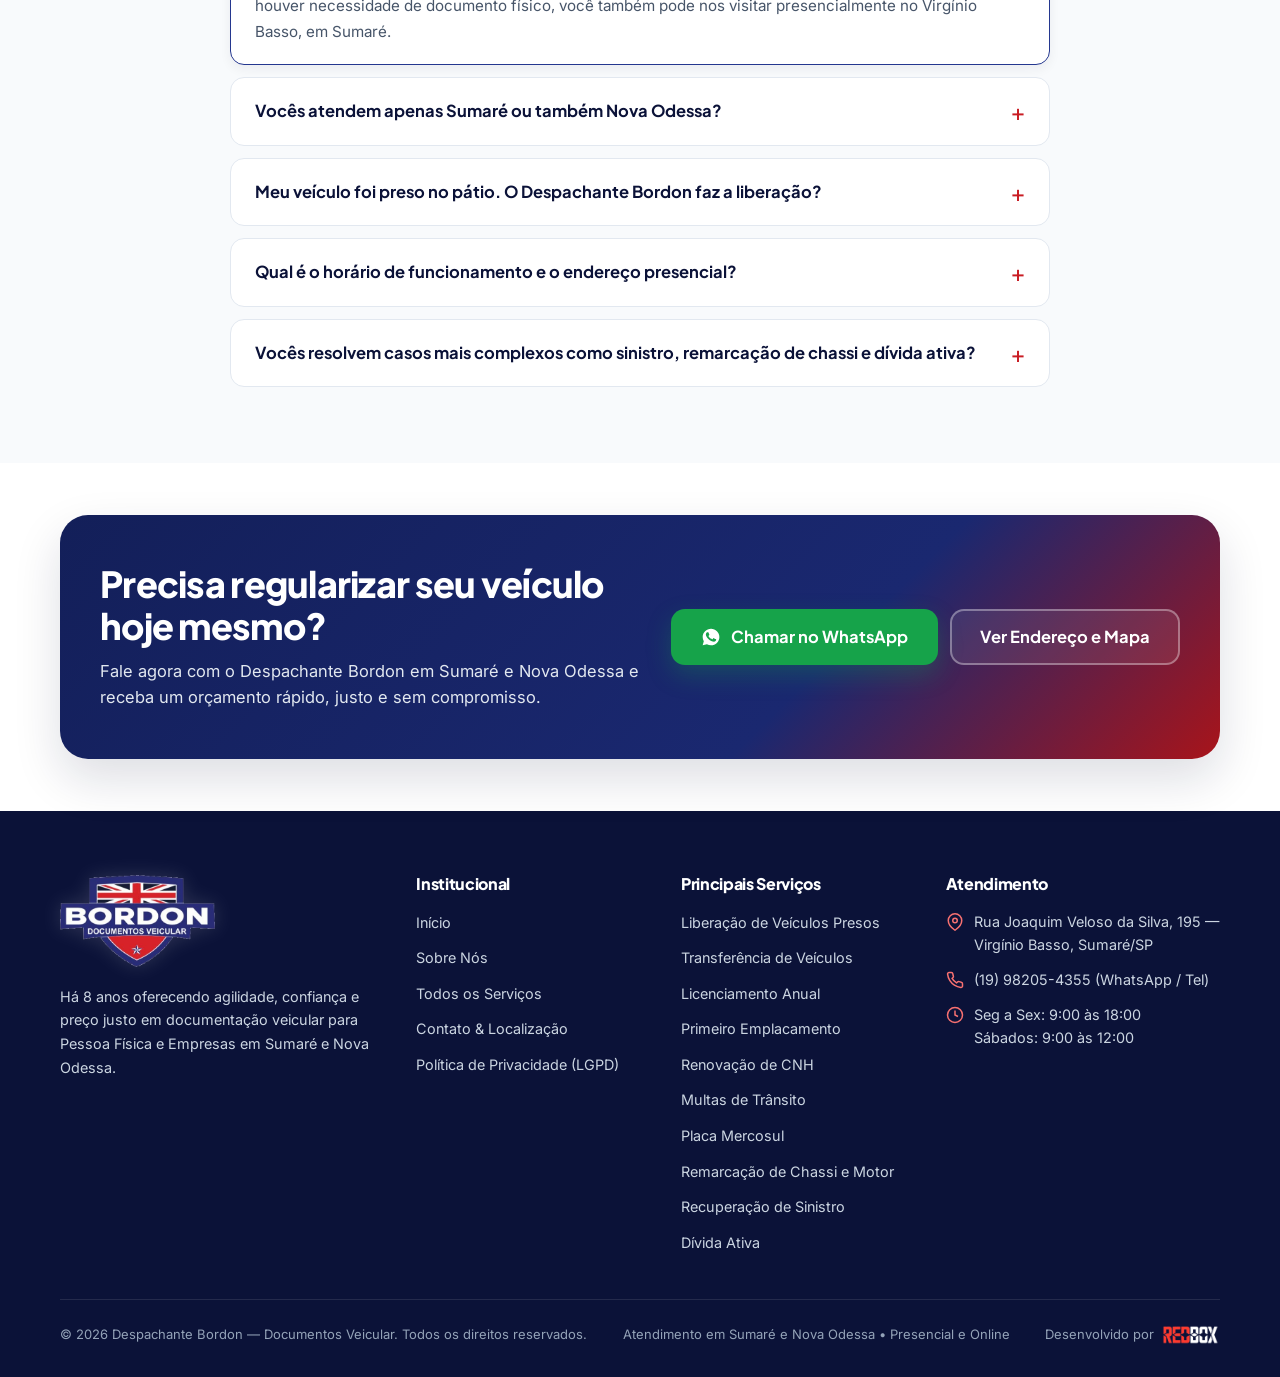
==== commit 724e1eae: "Rodapé: adiciona créditos de desenvolvimento com logo e link para Agência Redbox" ====
--- a/index.html
+++ b/index.html
@@ -1058,6 +1058,12 @@
       <div class="footer-bottom">
         <span>© 2026 Despachante Bordon — Documentos Veicular. Todos os direitos reservados.</span>
         <span>Atendimento em Sumaré e Nova Odessa • Presencial e Online</span>
+        <div class="footer-dev">
+          <span>Desenvolvido por</span>
+          <a href="https://redboxmkt.com.br" target="_blank" rel="noopener noreferrer" aria-label="Agência Redbox - Marketing Digital" title="Agência Redbox">
+            <img src="assets/img/logo-redbox.png" alt="Agência Redbox" width="76" height="26">
+          </a>
+        </div>
       </div>
     </div>
   </footer>
--- a/assets/css/styles.css
+++ b/assets/css/styles.css
@@ -2574,10 +2574,38 @@
   align-items: center;
   justify-content: space-between;
   flex-wrap: wrap;
-  gap: 14px;
+  gap: 16px;
   padding-top: 24px;
   font-size: 0.8125rem;
   color: #94A3B8;
+}
+
+.footer-dev {
+  display: inline-flex;
+  align-items: center;
+  gap: 8px;
+  font-size: 0.8125rem;
+  color: #94A3B8;
+}
+
+.footer-dev a {
+  display: inline-flex;
+  align-items: center;
+  line-height: 1;
+  transition: opacity var(--transition), transform var(--transition);
+}
+
+.footer-dev a:hover {
+  opacity: 0.85;
+  transform: translateY(-1px);
+}
+
+.footer-dev img {
+  height: 20px;
+  width: auto;
+  display: block;
+  object-fit: contain;
+  vertical-align: middle;
 }
 
 /* ==========================================================================
@@ -2835,6 +2863,12 @@
     grid-template-columns: 1fr;
   }
 
+  .footer-bottom {
+    flex-direction: column;
+    text-align: center;
+    gap: 12px;
+  }
+
   /* Hero Mobile Idêntica à Referência */
   .hero {
     padding-block: 24px 44px;
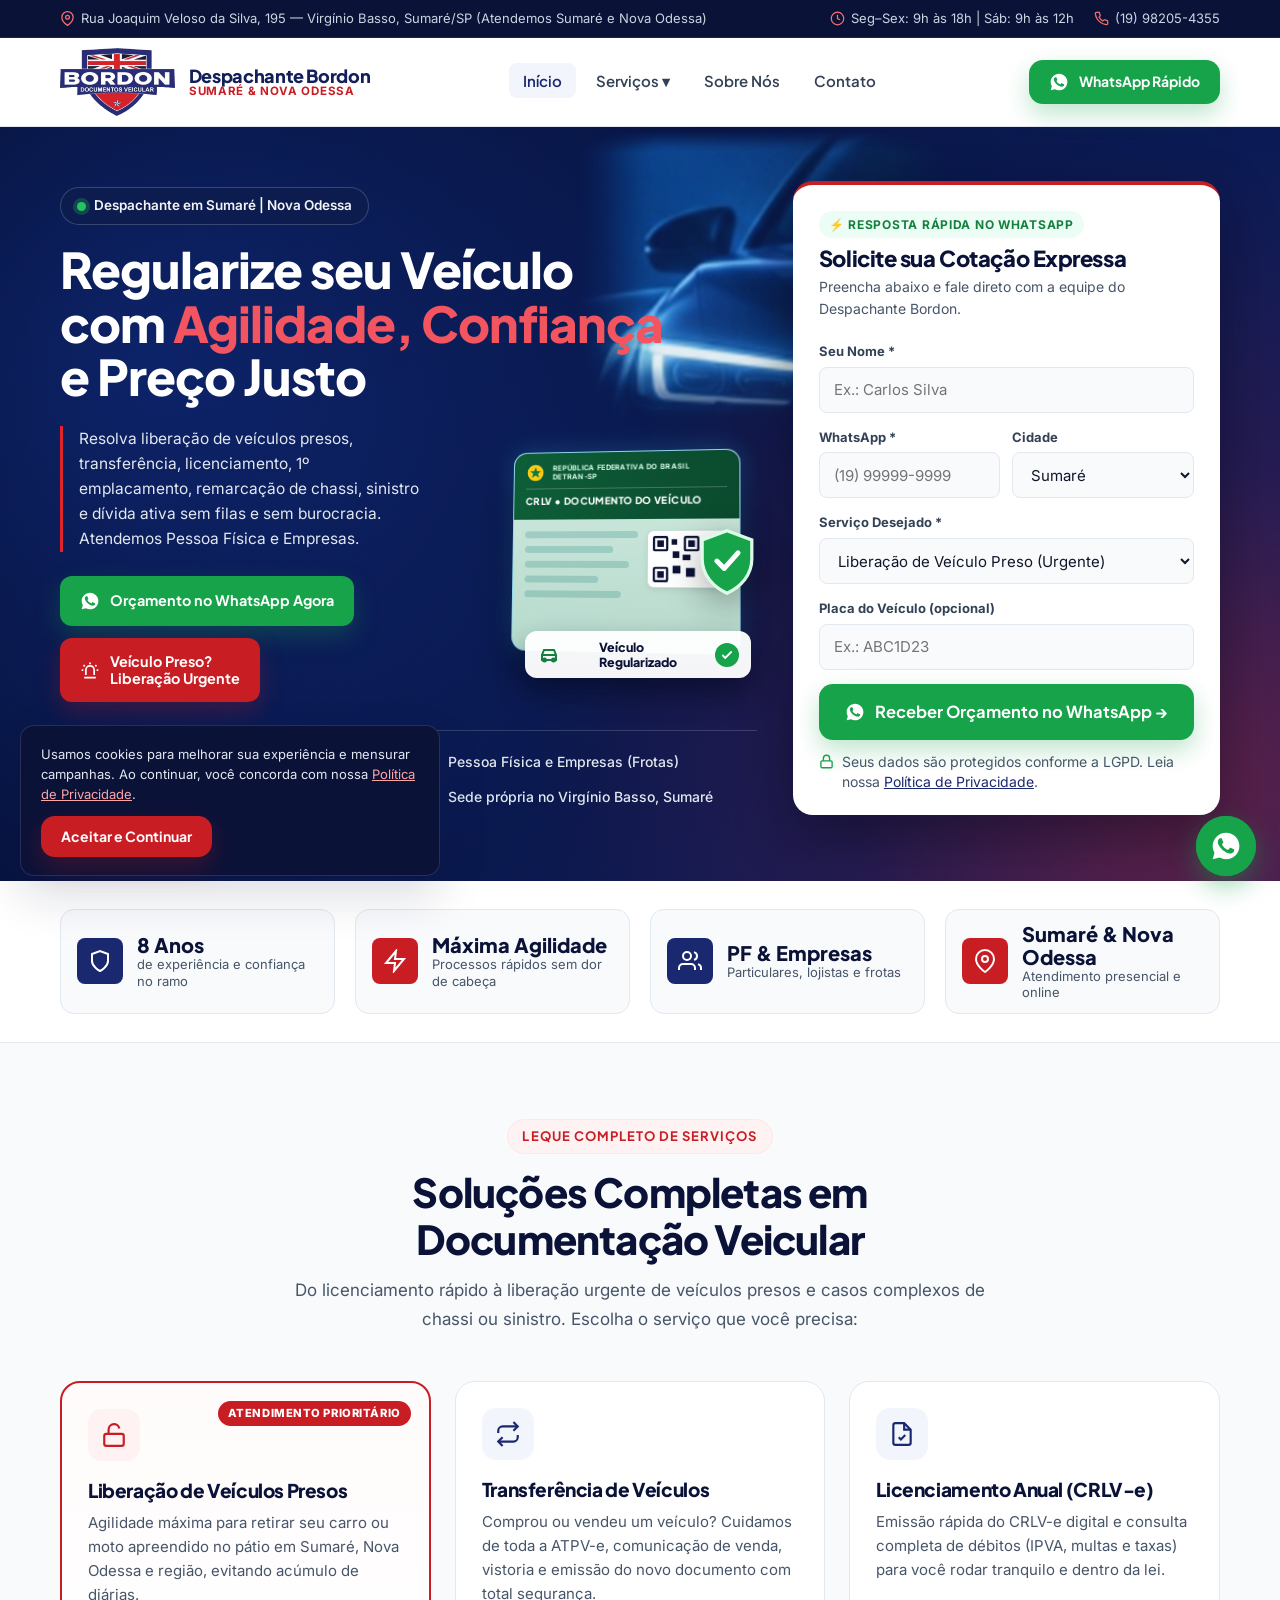
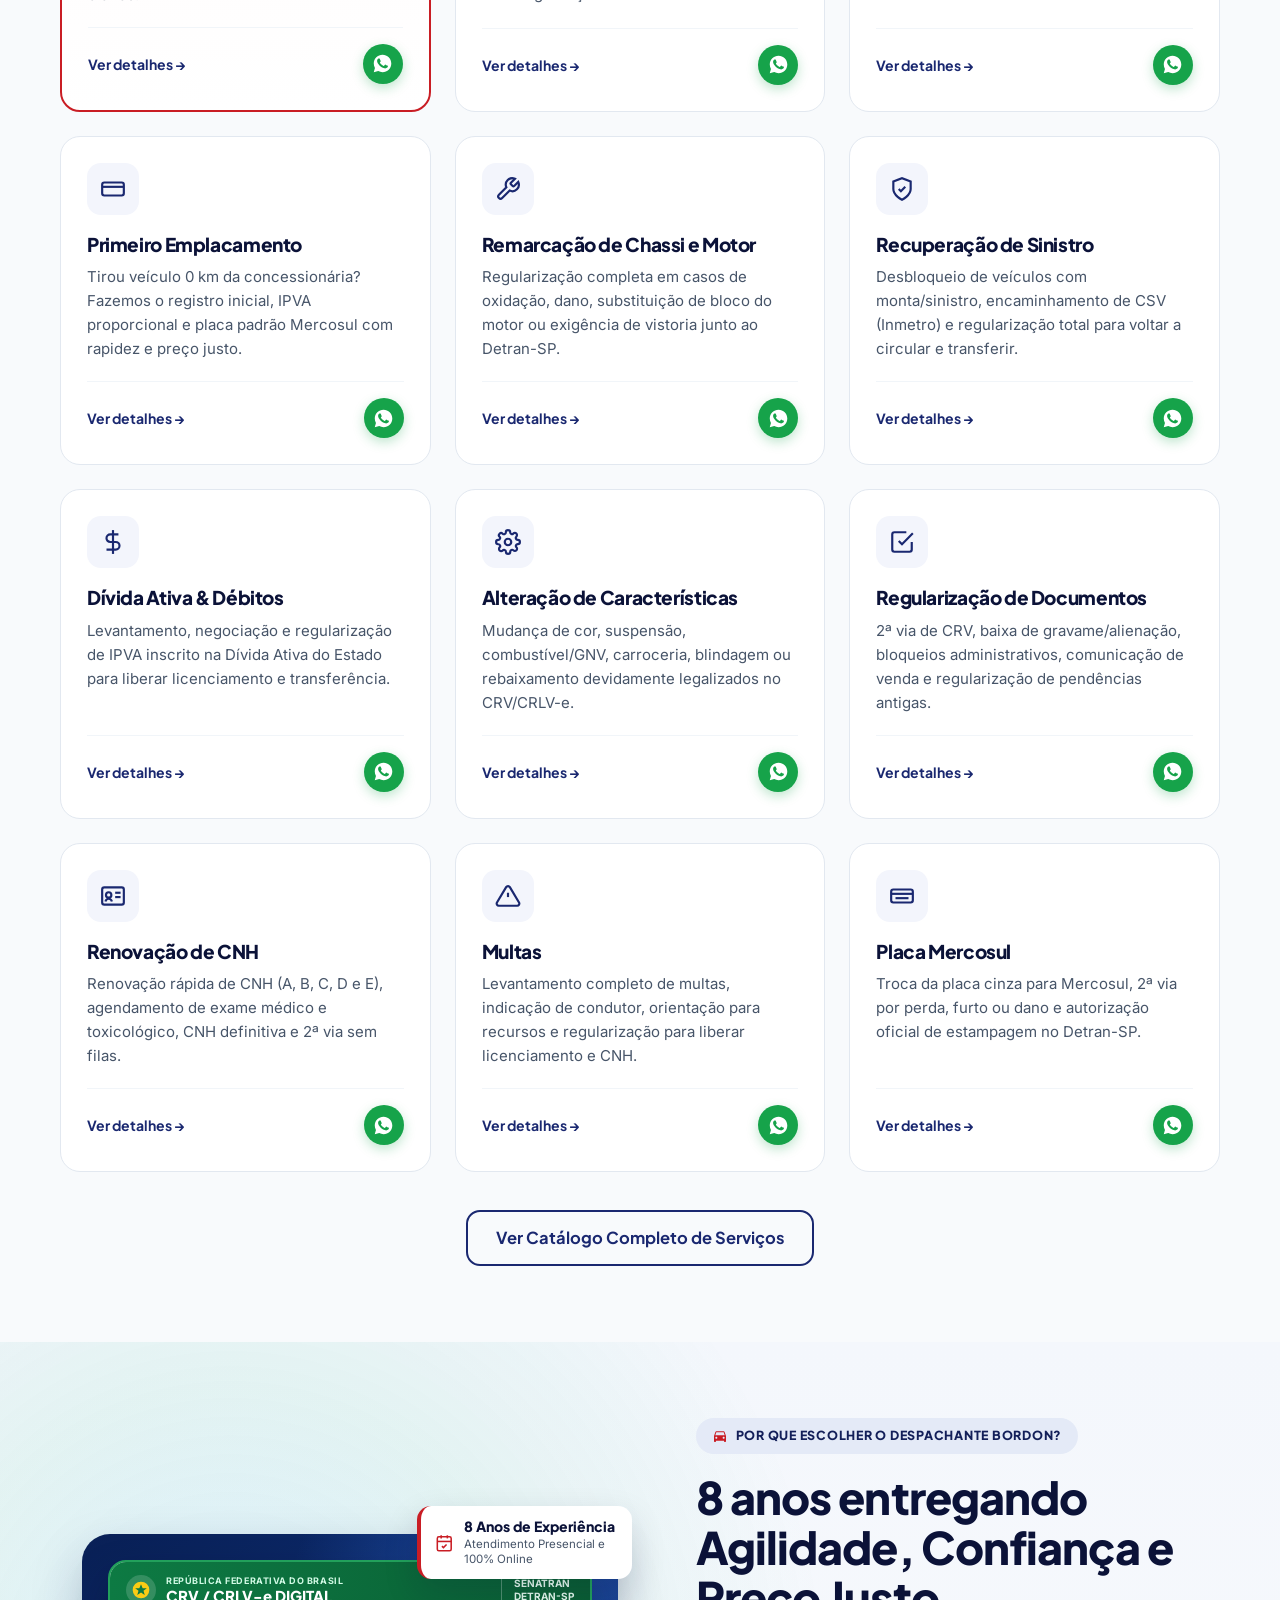
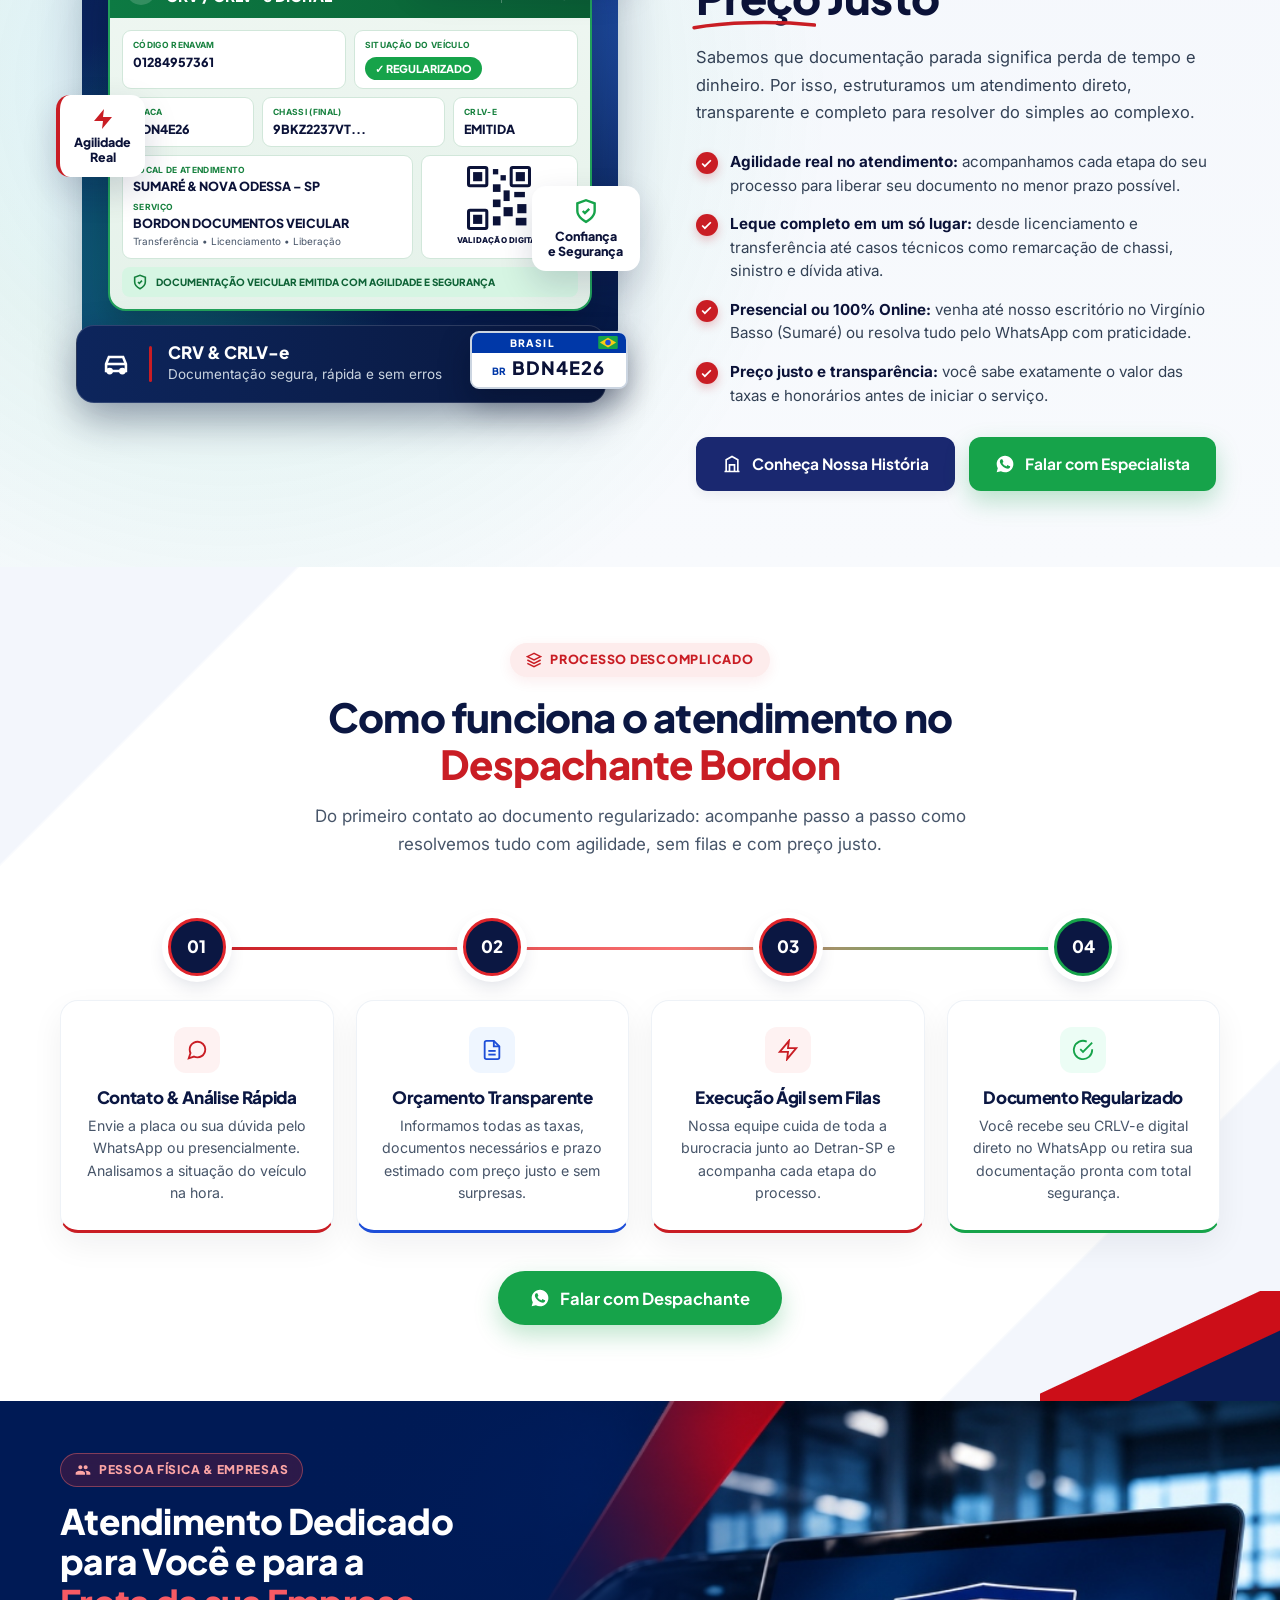
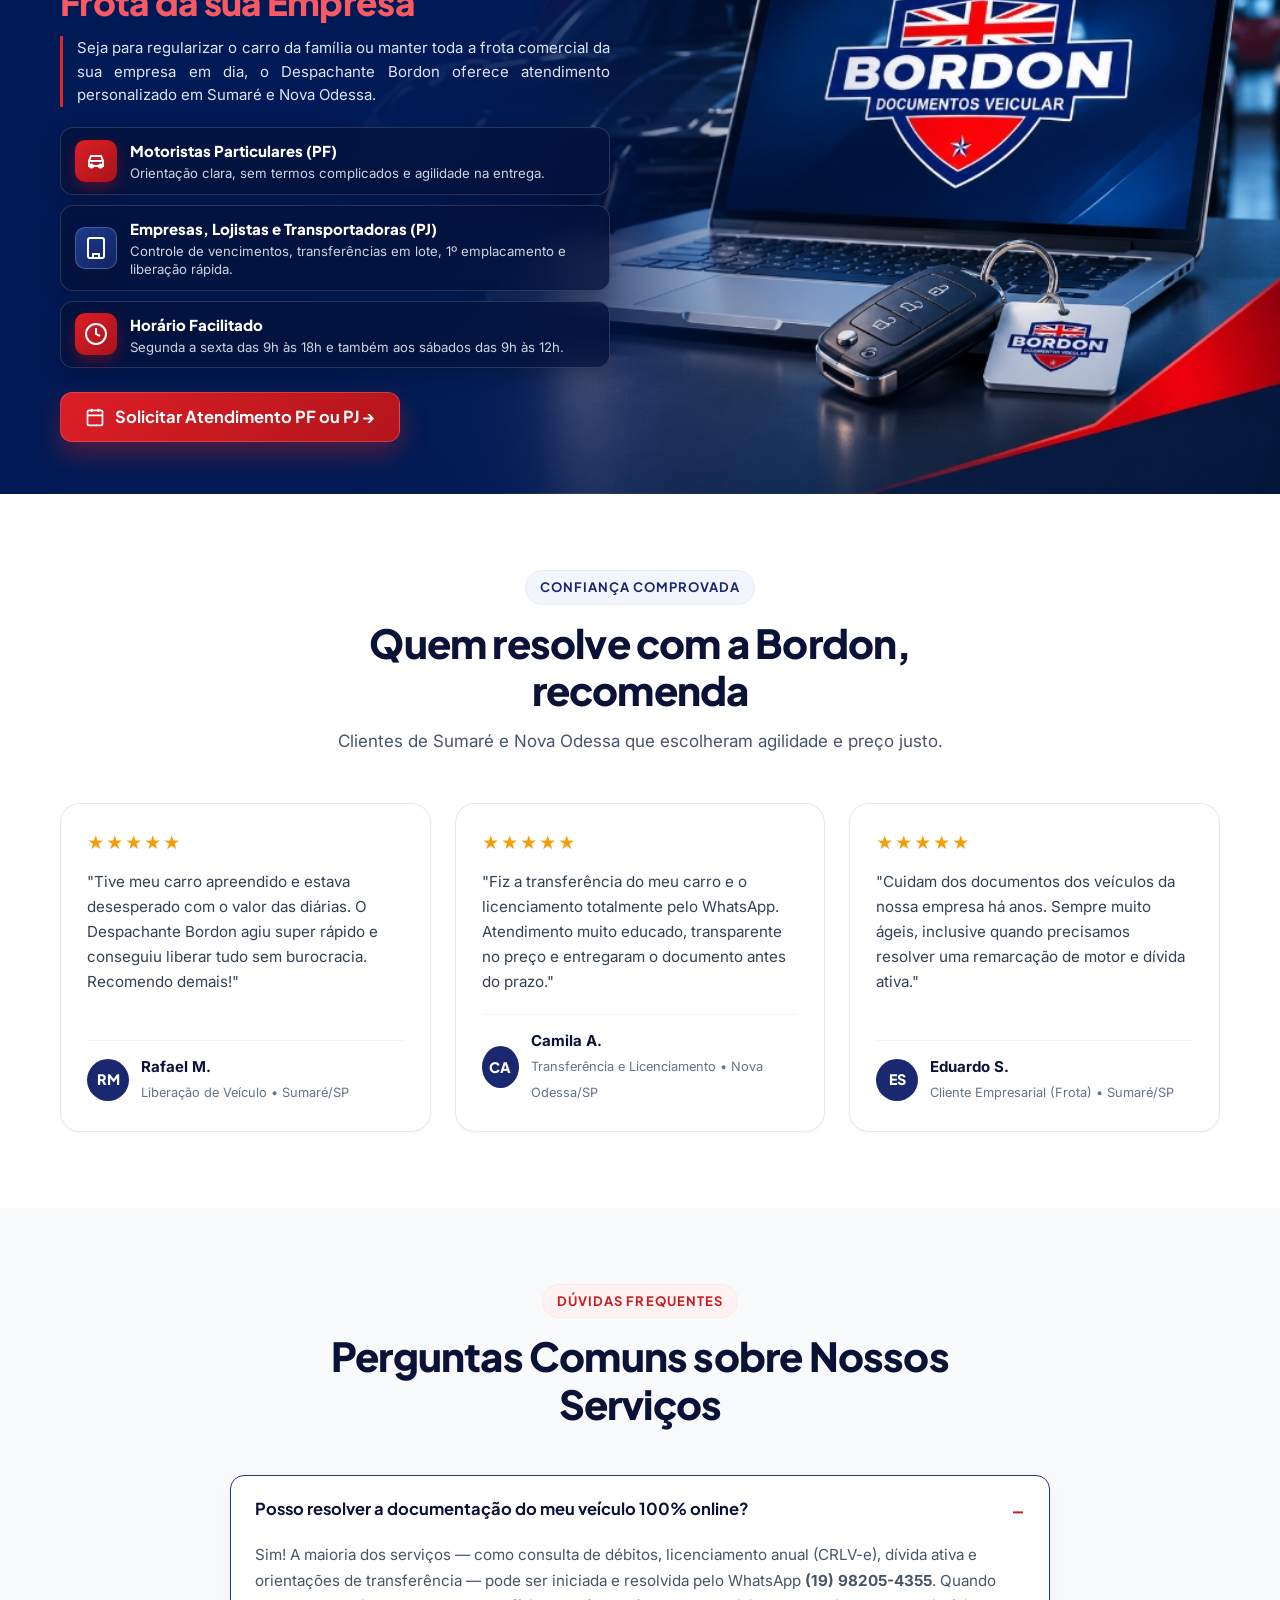
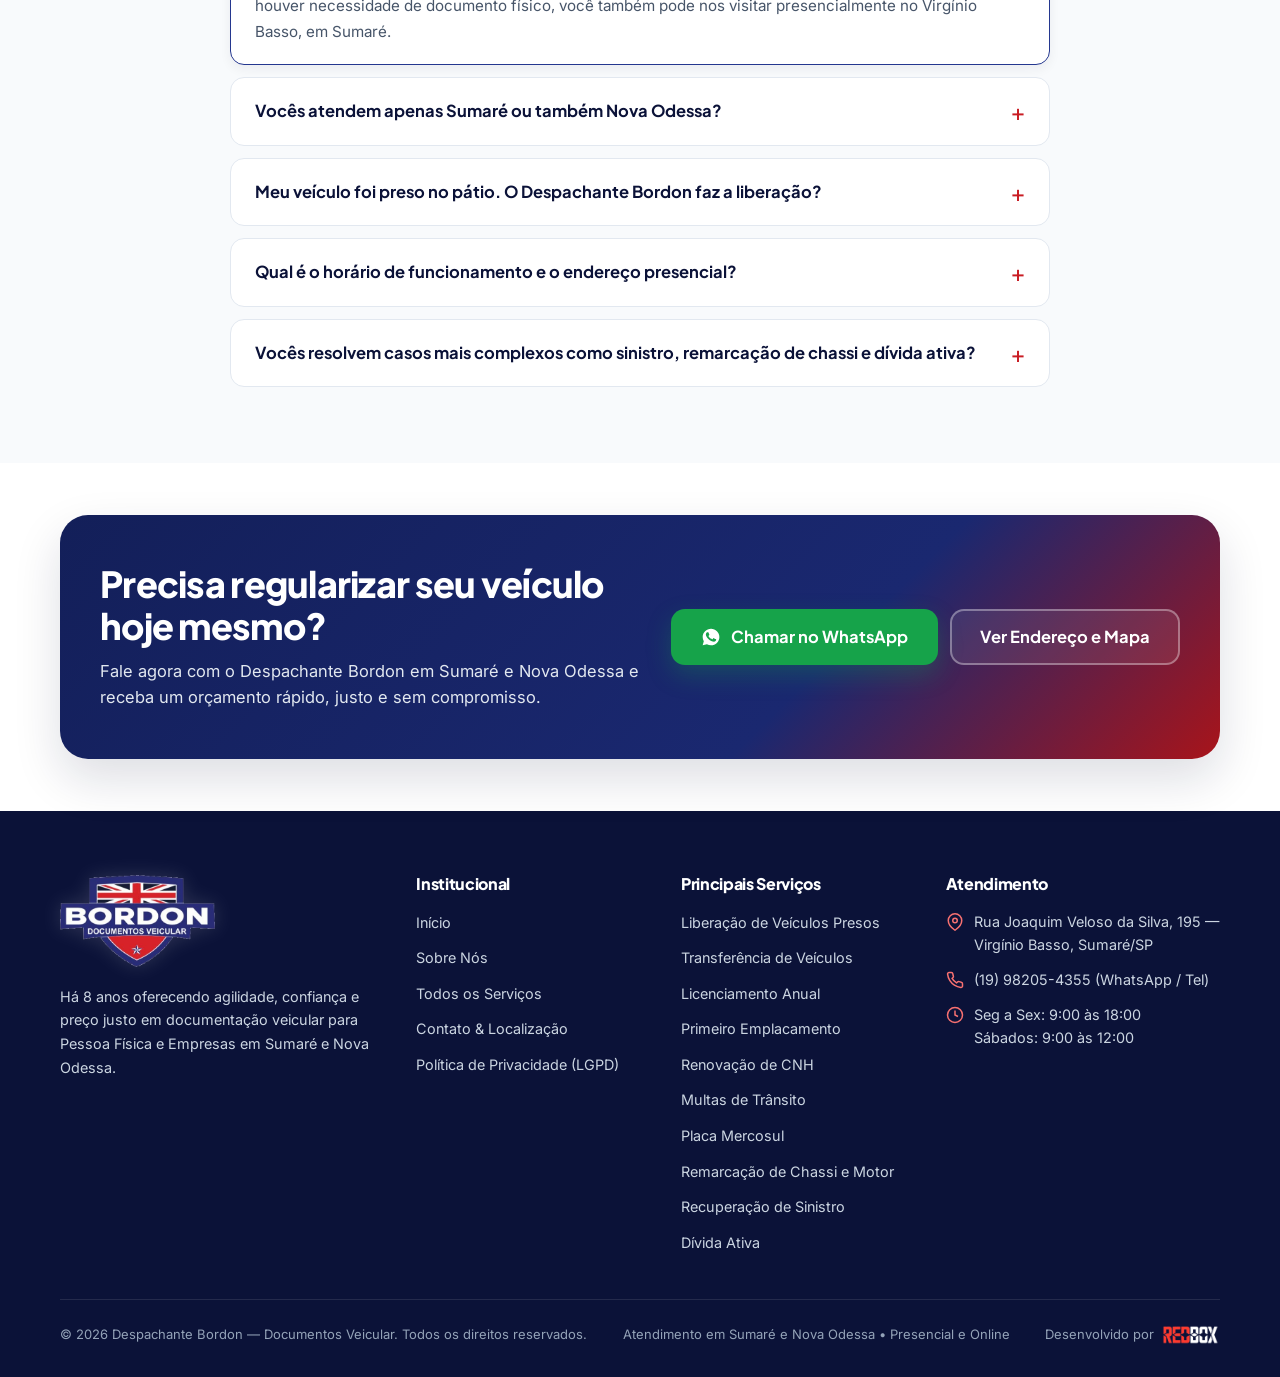
==== commit c8002690: "SEO e Correção: URLs amigáveis sem .html (vercel.json + links) e remoção de caracteres de quebra no " ====
--- a/index.html
+++ b/index.html
@@ -110,7 +110,7 @@
   <!-- Header -->
   <header class="site-header">
     <div class="container header-inner">
-      <a href="index.html" class="brand-logo" aria-label="Despachante Bordon — Página Inicial">
+      <a href="/" class="brand-logo" aria-label="Despachante Bordon — Página Inicial">
         <img src="assets/img/logo-bordon.png" alt="Logotipo Despachante Bordon Documentos Veicular" width="115" height="68">
         <div class="brand-text">
           <span class="brand-name">Despachante Bordon</span>
@@ -120,25 +120,25 @@
 
       <nav class="nav-desktop" aria-label="Navegação Principal">
         <ul class="nav-links">
-          <li><a href="index.html" class="nav-link active">Início</a></li>
+          <li><a href="/" class="nav-link active">Início</a></li>
           <li class="nav-dropdown">
-            <a href="servicos.html" class="nav-link">Serviços ▾</a>
+            <a href="/servicos" class="nav-link">Serviços ▾</a>
             <div class="nav-dropdown-menu" role="menu">
-              <a href="servicos/liberacao-de-veiculos.html">Liberação de Veículos Presos <span class="nav-badge-urgent">Urgente</span></a>
-              <a href="servicos/transferencia-de-veiculos.html">Transferência de Veículos</a>
-              <a href="servicos/licenciamento.html">Licenciamento Anual (CRLV-e)</a>
-              <a href="servicos/primeiro-emplacamento.html">Primeiro Emplacamento</a>
-              <a href="servicos/renovacao-cnh.html">Renovação de CNH</a>
-              <a href="servicos/multas.html">Multas de Trânsito</a>
-              <a href="servicos/placa-mercosul.html">Placa Mercosul</a>
-              <a href="servicos/remarcacao-chassi-motor.html">Remarcação de Chassi e Motor</a>
-              <a href="servicos/recuperacao-de-sinistro.html">Recuperação de Sinistro</a>
-              <a href="servicos/divida-ativa.html">Dívida Ativa &amp; Débitos</a>
-              <a href="servicos.html">Ver todos os serviços →</a>
+              <a href="/servicos/liberacao-de-veiculos">Liberação de Veículos Presos <span class="nav-badge-urgent">Urgente</span></a>
+              <a href="/servicos/transferencia-de-veiculos">Transferência de Veículos</a>
+              <a href="/servicos/licenciamento">Licenciamento Anual (CRLV-e)</a>
+              <a href="/servicos/primeiro-emplacamento">Primeiro Emplacamento</a>
+              <a href="/servicos/renovacao-cnh">Renovação de CNH</a>
+              <a href="/servicos/multas">Multas de Trânsito</a>
+              <a href="/servicos/placa-mercosul">Placa Mercosul</a>
+              <a href="/servicos/remarcacao-chassi-motor">Remarcação de Chassi e Motor</a>
+              <a href="/servicos/recuperacao-de-sinistro">Recuperação de Sinistro</a>
+              <a href="/servicos/divida-ativa">Dívida Ativa &amp; Débitos</a>
+              <a href="/servicos">Ver todos os serviços →</a>
             </div>
           </li>
-          <li><a href="sobre.html" class="nav-link">Sobre Nós</a></li>
-          <li><a href="contato.html" class="nav-link">Contato</a></li>
+          <li><a href="/sobre" class="nav-link">Sobre Nós</a></li>
+          <li><a href="/contato" class="nav-link">Contato</a></li>
         </ul>
       </nav>
 
@@ -160,20 +160,20 @@
   <!-- Mobile Navigation Drawer -->
   <nav id="mobile-nav" class="mobile-nav" aria-label="Menu Mobile">
     <div class="mobile-nav-list">
-      <a href="index.html">Início</a>
-      <a href="servicos.html">Todos os Serviços</a>
-      <a href="servicos/liberacao-de-veiculos.html" class="sub-item">Liberação de Veículos Presos</a>
-      <a href="servicos/transferencia-de-veiculos.html" class="sub-item">Transferência de Veículos</a>
-      <a href="servicos/licenciamento.html" class="sub-item">Licenciamento Anual</a>
-      <a href="servicos/primeiro-emplacamento.html" class="sub-item">Primeiro Emplacamento</a>
-      <a href="servicos/renovacao-cnh.html" class="sub-item">Renovação de CNH</a>
-      <a href="servicos/multas.html" class="sub-item">Multas de Trânsito</a>
-      <a href="servicos/placa-mercosul.html" class="sub-item">Placa Mercosul</a>
-      <a href="servicos/remarcacao-chassi-motor.html" class="sub-item">Remarcação de Chassi e Motor</a>
-      <a href="servicos/recuperacao-de-sinistro.html" class="sub-item">Recuperação de Sinistro</a>
-      <a href="servicos/divida-ativa.html" class="sub-item">Dívida Ativa</a>
-      <a href="sobre.html">Sobre Nós (8 Anos)</a>
-      <a href="contato.html">Contato &amp; Endereço</a>
+      <a href="/">Início</a>
+      <a href="/servicos">Todos os Serviços</a>
+      <a href="/servicos/liberacao-de-veiculos" class="sub-item">Liberação de Veículos Presos</a>
+      <a href="/servicos/transferencia-de-veiculos" class="sub-item">Transferência de Veículos</a>
+      <a href="/servicos/licenciamento" class="sub-item">Licenciamento Anual</a>
+      <a href="/servicos/primeiro-emplacamento" class="sub-item">Primeiro Emplacamento</a>
+      <a href="/servicos/renovacao-cnh" class="sub-item">Renovação de CNH</a>
+      <a href="/servicos/multas" class="sub-item">Multas de Trânsito</a>
+      <a href="/servicos/placa-mercosul" class="sub-item">Placa Mercosul</a>
+      <a href="/servicos/remarcacao-chassi-motor" class="sub-item">Remarcação de Chassi e Motor</a>
+      <a href="/servicos/recuperacao-de-sinistro" class="sub-item">Recuperação de Sinistro</a>
+      <a href="/servicos/divida-ativa" class="sub-item">Dívida Ativa</a>
+      <a href="/sobre">Sobre Nós (8 Anos)</a>
+      <a href="/contato">Contato &amp; Endereço</a>
     </div>
     <a href="https://wa.me/5519982054355?text=Ol%C3%A1%2C%20Despachante%20Bordon!%20Preciso%20de%20atendimento."
        target="_blank" rel="noopener noreferrer"
@@ -209,7 +209,7 @@
                   <span class="hero-btn-label">Orçamento no WhatsApp Agora</span>
                   <span class="hero-btn-arrow" aria-hidden="true">›</span>
                 </a>
-                <a href="servicos/liberacao-de-veiculos.html" class="btn btn-red hero-btn-urgent">
+                <a href="/servicos/liberacao-de-veiculos" class="btn btn-red hero-btn-urgent">
                   <span class="hero-btn-icon" aria-hidden="true"><svg viewBox="0 0 24 24" fill="none" stroke="currentColor" stroke-width="2.1"><path d="M7 18v-6a5 5 0 0 1 10 0v6"/><path d="M5 21h14"/><path d="M12 3v2"/><path d="M4.22 6.22l1.42 1.42"/><path d="M19.78 6.22l-1.42 1.42"/><path d="M2 12h2"/><path d="M20 12h2"/></svg></span>
                   <span class="hero-btn-label">Veículo Preso?<br>Liberação Urgente</span>
                   <span class="hero-btn-arrow" aria-hidden="true">›</span>
@@ -333,7 +333,7 @@
             <div class="form-feedback" aria-live="polite"></div>
             <p class="form-privacy-row">
               <svg width="15" height="15" viewBox="0 0 24 24" fill="none" stroke="#16A34A" stroke-width="2.2" style="flex-shrink:0; margin-top:2px;" aria-hidden="true"><rect x="3" y="11" width="18" height="11" rx="2"/><path d="M7 11V7a5 5 0 0 1 10 0v4"/></svg>
-              <span>Seus dados são protegidos conforme a LGPD. Leia nossa <a href="politica-de-privacidade.html">Política de Privacidade</a>.</span>
+              <span>Seus dados são protegidos conforme a LGPD. Leia nossa <a href="/politica-de-privacidade">Política de Privacidade</a>.</span>
             </p>
           </form>
         </div>
@@ -403,7 +403,7 @@
             <h3>Liberação de Veículos Presos</h3>
             <p>Agilidade máxima para retirar seu carro ou moto apreendido no pátio em Sumaré, Nova Odessa e região, evitando acúmulo de diárias.</p>
             <div class="service-card-actions">
-              <a href="servicos/liberacao-de-veiculos.html" class="service-link">Ver detalhes →</a>
+              <a href="/servicos/liberacao-de-veiculos" class="service-link">Ver detalhes →</a>
               <a href="https://wa.me/5519982054355?text=Ol%C3%A1%2C%20preciso%20de%20ajuda%20urgente%20para%20Libera%C3%A7%C3%A3o%20de%20Ve%C3%ADculo%20Preso." target="_blank" rel="noopener noreferrer" class="service-wa-mini" aria-label="Falar no WhatsApp" title="Falar no WhatsApp" data-track="whatsapp" data-service="liberacao"><svg viewBox="0 0 24 24" fill="currentColor" aria-hidden="true"><path d="M12.031 2C6.51 2 2.02 6.49 2.02 12.01c0 1.77.46 3.5 1.34 5.02L2 22l5.12-1.34a9.98 9.98 0 0 0 4.91 1.29h.01c5.52 0 10.01-4.49 10.01-10.01S17.55 2 12.03 2zm5.82 14.13c-.25.7-1.44 1.34-1.99 1.42-.52.08-1.18.11-1.91-.12-.44-.14-1-.33-1.72-.64-3.03-1.31-5.01-4.38-5.16-4.58-.15-.2-1.23-1.64-1.23-3.13 0-1.49.78-2.22 1.06-2.52.28-.3.61-.38.81-.38.2 0 .41.01.58.01.19.01.44-.07.69.53.25.6.86 2.1.94 2.25.08.15.13.33.03.53-.1.2-.15.33-.3.5-.15.18-.32.39-.45.53-.15.15-.31.32-.13.62.18.3.79 1.3 1.69 2.11 1.16 1.03 2.14 1.35 2.44 1.5.3.15.48.13.66-.08.18-.2.76-.88.96-1.18.2-.3.41-.25.68-.15.28.1 1.77.83 2.07.98.3.15.5.23.58.35.07.13.07.73-.18 1.43z"/></svg></a>
             </div>
           </article>
@@ -416,7 +416,7 @@
             <h3>Transferência de Veículos</h3>
             <p>Comprou ou vendeu um veículo? Cuidamos de toda a ATPV-e, comunicação de venda, vistoria e emissão do novo documento com total segurança.</p>
             <div class="service-card-actions">
-              <a href="servicos/transferencia-de-veiculos.html" class="service-link">Ver detalhes →</a>
+              <a href="/servicos/transferencia-de-veiculos" class="service-link">Ver detalhes →</a>
               <a href="https://wa.me/5519982054355?text=Ol%C3%A1%2C%20quero%20um%20or%C3%A7amento%20para%20Transfer%C3%AAncia%20de%20Ve%C3%ADculo." target="_blank" rel="noopener noreferrer" class="service-wa-mini" aria-label="Falar no WhatsApp" title="Falar no WhatsApp" data-track="whatsapp" data-service="transferencia"><svg viewBox="0 0 24 24" fill="currentColor" aria-hidden="true"><path d="M12.031 2C6.51 2 2.02 6.49 2.02 12.01c0 1.77.46 3.5 1.34 5.02L2 22l5.12-1.34a9.98 9.98 0 0 0 4.91 1.29h.01c5.52 0 10.01-4.49 10.01-10.01S17.55 2 12.03 2zm5.82 14.13c-.25.7-1.44 1.34-1.99 1.42-.52.08-1.18.11-1.91-.12-.44-.14-1-.33-1.72-.64-3.03-1.31-5.01-4.38-5.16-4.58-.15-.2-1.23-1.64-1.23-3.13 0-1.49.78-2.22 1.06-2.52.28-.3.61-.38.81-.38.2 0 .41.01.58.01.19.01.44-.07.69.53.25.6.86 2.1.94 2.25.08.15.13.33.03.53-.1.2-.15.33-.3.5-.15.18-.32.39-.45.53-.15.15-.31.32-.13.62.18.3.79 1.3 1.69 2.11 1.16 1.03 2.14 1.35 2.44 1.5.3.15.48.13.66-.08.18-.2.76-.88.96-1.18.2-.3.41-.25.68-.15.28.1 1.77.83 2.07.98.3.15.5.23.58.35.07.13.07.73-.18 1.43z"/></svg></a>
             </div>
           </article>
@@ -429,7 +429,7 @@
             <h3>Licenciamento Anual (CRLV-e)</h3>
             <p>Emissão rápida do CRLV-e digital e consulta completa de débitos (IPVA, multas e taxas) para você rodar tranquilo e dentro da lei.</p>
             <div class="service-card-actions">
-              <a href="servicos/licenciamento.html" class="service-link">Ver detalhes →</a>
+              <a href="/servicos/licenciamento" class="service-link">Ver detalhes →</a>
               <a href="https://wa.me/5519982054355?text=Ol%C3%A1%2C%20quero%20fazer%20o%20Licenciamento%20Anual%20do%20meu%20ve%C3%ADculo." target="_blank" rel="noopener noreferrer" class="service-wa-mini" aria-label="Falar no WhatsApp" title="Falar no WhatsApp" data-track="whatsapp" data-service="licenciamento"><svg viewBox="0 0 24 24" fill="currentColor" aria-hidden="true"><path d="M12.031 2C6.51 2 2.02 6.49 2.02 12.01c0 1.77.46 3.5 1.34 5.02L2 22l5.12-1.34a9.98 9.98 0 0 0 4.91 1.29h.01c5.52 0 10.01-4.49 10.01-10.01S17.55 2 12.03 2zm5.82 14.13c-.25.7-1.44 1.34-1.99 1.42-.52.08-1.18.11-1.91-.12-.44-.14-1-.33-1.72-.64-3.03-1.31-5.01-4.38-5.16-4.58-.15-.2-1.23-1.64-1.23-3.13 0-1.49.78-2.22 1.06-2.52.28-.3.61-.38.81-.38.2 0 .41.01.58.01.19.01.44-.07.69.53.25.6.86 2.1.94 2.25.08.15.13.33.03.53-.1.2-.15.33-.3.5-.15.18-.32.39-.45.53-.15.15-.31.32-.13.62.18.3.79 1.3 1.69 2.11 1.16 1.03 2.14 1.35 2.44 1.5.3.15.48.13.66-.08.18-.2.76-.88.96-1.18.2-.3.41-.25.68-.15.28.1 1.77.83 2.07.98.3.15.5.23.58.35.07.13.07.73-.18 1.43z"/></svg></a>
             </div>
           </article>
@@ -442,7 +442,7 @@
             <h3>Primeiro Emplacamento</h3>
             <p>Tirou veículo 0 km da concessionária? Fazemos o registro inicial, IPVA proporcional e placa padrão Mercosul com rapidez e preço justo.</p>
             <div class="service-card-actions">
-              <a href="servicos/primeiro-emplacamento.html" class="service-link">Ver detalhes →</a>
+              <a href="/servicos/primeiro-emplacamento" class="service-link">Ver detalhes →</a>
               <a href="https://wa.me/5519982054355?text=Ol%C3%A1%2C%20preciso%20de%20or%C3%A7amento%20para%20Primeiro%20Emplacamento." target="_blank" rel="noopener noreferrer" class="service-wa-mini" aria-label="Falar no WhatsApp" title="Falar no WhatsApp" data-track="whatsapp" data-service="emplacamento"><svg viewBox="0 0 24 24" fill="currentColor" aria-hidden="true"><path d="M12.031 2C6.51 2 2.02 6.49 2.02 12.01c0 1.77.46 3.5 1.34 5.02L2 22l5.12-1.34a9.98 9.98 0 0 0 4.91 1.29h.01c5.52 0 10.01-4.49 10.01-10.01S17.55 2 12.03 2zm5.82 14.13c-.25.7-1.44 1.34-1.99 1.42-.52.08-1.18.11-1.91-.12-.44-.14-1-.33-1.72-.64-3.03-1.31-5.01-4.38-5.16-4.58-.15-.2-1.23-1.64-1.23-3.13 0-1.49.78-2.22 1.06-2.52.28-.3.61-.38.81-.38.2 0 .41.01.58.01.19.01.44-.07.69.53.25.6.86 2.1.94 2.25.08.15.13.33.03.53-.1.2-.15.33-.3.5-.15.18-.32.39-.45.53-.15.15-.31.32-.13.62.18.3.79 1.3 1.69 2.11 1.16 1.03 2.14 1.35 2.44 1.5.3.15.48.13.66-.08.18-.2.76-.88.96-1.18.2-.3.41-.25.68-.15.28.1 1.77.83 2.07.98.3.15.5.23.58.35.07.13.07.73-.18 1.43z"/></svg></a>
             </div>
           </article>
@@ -455,7 +455,7 @@
             <h3>Remarcação de Chassi e Motor</h3>
             <p>Regularização completa em casos de oxidação, dano, substituição de bloco do motor ou exigência de vistoria junto ao Detran-SP.</p>
             <div class="service-card-actions">
-              <a href="servicos/remarcacao-chassi-motor.html" class="service-link">Ver detalhes →</a>
+              <a href="/servicos/remarcacao-chassi-motor" class="service-link">Ver detalhes →</a>
               <a href="https://wa.me/5519982054355?text=Ol%C3%A1%2C%20gostaria%20de%20informa%C3%A7%C3%B5es%20sobre%20Remarca%C3%A7%C3%A3o%20de%20Chassi%20e%20Motor." target="_blank" rel="noopener noreferrer" class="service-wa-mini" aria-label="Falar no WhatsApp" title="Falar no WhatsApp" data-track="whatsapp" data-service="remarcacao"><svg viewBox="0 0 24 24" fill="currentColor" aria-hidden="true"><path d="M12.031 2C6.51 2 2.02 6.49 2.02 12.01c0 1.77.46 3.5 1.34 5.02L2 22l5.12-1.34a9.98 9.98 0 0 0 4.91 1.29h.01c5.52 0 10.01-4.49 10.01-10.01S17.55 2 12.03 2zm5.82 14.13c-.25.7-1.44 1.34-1.99 1.42-.52.08-1.18.11-1.91-.12-.44-.14-1-.33-1.72-.64-3.03-1.31-5.01-4.38-5.16-4.58-.15-.2-1.23-1.64-1.23-3.13 0-1.49.78-2.22 1.06-2.52.28-.3.61-.38.81-.38.2 0 .41.01.58.01.19.01.44-.07.69.53.25.6.86 2.1.94 2.25.08.15.13.33.03.53-.1.2-.15.33-.3.5-.15.18-.32.39-.45.53-.15.15-.31.32-.13.62.18.3.79 1.3 1.69 2.11 1.16 1.03 2.14 1.35 2.44 1.5.3.15.48.13.66-.08.18-.2.76-.88.96-1.18.2-.3.41-.25.68-.15.28.1 1.77.83 2.07.98.3.15.5.23.58.35.07.13.07.73-.18 1.43z"/></svg></a>
             </div>
           </article>
@@ -468,7 +468,7 @@
             <h3>Recuperação de Sinistro</h3>
             <p>Desbloqueio de veículos com monta/sinistro, encaminhamento de CSV (Inmetro) e regularização total para voltar a circular e transferir.</p>
             <div class="service-card-actions">
-              <a href="servicos/recuperacao-de-sinistro.html" class="service-link">Ver detalhes →</a>
+              <a href="/servicos/recuperacao-de-sinistro" class="service-link">Ver detalhes →</a>
               <a href="https://wa.me/5519982054355?text=Ol%C3%A1%2C%20preciso%20de%20or%C3%A7amento%20para%20Recupera%C3%A7%C3%A3o%20de%20Sinistro." target="_blank" rel="noopener noreferrer" class="service-wa-mini" aria-label="Falar no WhatsApp" title="Falar no WhatsApp" data-track="whatsapp" data-service="sinistro"><svg viewBox="0 0 24 24" fill="currentColor" aria-hidden="true"><path d="M12.031 2C6.51 2 2.02 6.49 2.02 12.01c0 1.77.46 3.5 1.34 5.02L2 22l5.12-1.34a9.98 9.98 0 0 0 4.91 1.29h.01c5.52 0 10.01-4.49 10.01-10.01S17.55 2 12.03 2zm5.82 14.13c-.25.7-1.44 1.34-1.99 1.42-.52.08-1.18.11-1.91-.12-.44-.14-1-.33-1.72-.64-3.03-1.31-5.01-4.38-5.16-4.58-.15-.2-1.23-1.64-1.23-3.13 0-1.49.78-2.22 1.06-2.52.28-.3.61-.38.81-.38.2 0 .41.01.58.01.19.01.44-.07.69.53.25.6.86 2.1.94 2.25.08.15.13.33.03.53-.1.2-.15.33-.3.5-.15.18-.32.39-.45.53-.15.15-.31.32-.13.62.18.3.79 1.3 1.69 2.11 1.16 1.03 2.14 1.35 2.44 1.5.3.15.48.13.66-.08.18-.2.76-.88.96-1.18.2-.3.41-.25.68-.15.28.1 1.77.83 2.07.98.3.15.5.23.58.35.07.13.07.73-.18 1.43z"/></svg></a>
             </div>
           </article>
@@ -481,7 +481,7 @@
             <h3>Dívida Ativa &amp; Débitos</h3>
             <p>Levantamento, negociação e regularização de IPVA inscrito na Dívida Ativa do Estado para liberar licenciamento e transferência.</p>
             <div class="service-card-actions">
-              <a href="servicos/divida-ativa.html" class="service-link">Ver detalhes →</a>
+              <a href="/servicos/divida-ativa" class="service-link">Ver detalhes →</a>
               <a href="https://wa.me/5519982054355?text=Ol%C3%A1%2C%20preciso%20regularizar%20D%C3%ADvida%20Ativa%20do%20meu%20ve%C3%ADculo." target="_blank" rel="noopener noreferrer" class="service-wa-mini" aria-label="Falar no WhatsApp" title="Falar no WhatsApp" data-track="whatsapp" data-service="divida_ativa"><svg viewBox="0 0 24 24" fill="currentColor" aria-hidden="true"><path d="M12.031 2C6.51 2 2.02 6.49 2.02 12.01c0 1.77.46 3.5 1.34 5.02L2 22l5.12-1.34a9.98 9.98 0 0 0 4.91 1.29h.01c5.52 0 10.01-4.49 10.01-10.01S17.55 2 12.03 2zm5.82 14.13c-.25.7-1.44 1.34-1.99 1.42-.52.08-1.18.11-1.91-.12-.44-.14-1-.33-1.72-.64-3.03-1.31-5.01-4.38-5.16-4.58-.15-.2-1.23-1.64-1.23-3.13 0-1.49.78-2.22 1.06-2.52.28-.3.61-.38.81-.38.2 0 .41.01.58.01.19.01.44-.07.69.53.25.6.86 2.1.94 2.25.08.15.13.33.03.53-.1.2-.15.33-.3.5-.15.18-.32.39-.45.53-.15.15-.31.32-.13.62.18.3.79 1.3 1.69 2.11 1.16 1.03 2.14 1.35 2.44 1.5.3.15.48.13.66-.08.18-.2.76-.88.96-1.18.2-.3.41-.25.68-.15.28.1 1.77.83 2.07.98.3.15.5.23.58.35.07.13.07.73-.18 1.43z"/></svg></a>
             </div>
           </article>
@@ -494,7 +494,7 @@
             <h3>Alteração de Características</h3>
             <p>Mudança de cor, suspensão, combustível/GNV, carroceria, blindagem ou rebaixamento devidamente legalizados no CRV/CRLV-e.</p>
             <div class="service-card-actions">
-              <a href="servicos.html#alteracao" class="service-link">Ver detalhes →</a>
+              <a href="/servicos#alteracao" class="service-link">Ver detalhes →</a>
               <a href="https://wa.me/5519982054355?text=Ol%C3%A1%2C%20quero%20fazer%20Altera%C3%A7%C3%A3o%20de%20Caracter%C3%ADsticas%20no%20meu%20ve%C3%ADculo." target="_blank" rel="noopener noreferrer" class="service-wa-mini" aria-label="Falar no WhatsApp" title="Falar no WhatsApp" data-track="whatsapp" data-service="alteracao"><svg viewBox="0 0 24 24" fill="currentColor" aria-hidden="true"><path d="M12.031 2C6.51 2 2.02 6.49 2.02 12.01c0 1.77.46 3.5 1.34 5.02L2 22l5.12-1.34a9.98 9.98 0 0 0 4.91 1.29h.01c5.52 0 10.01-4.49 10.01-10.01S17.55 2 12.03 2zm5.82 14.13c-.25.7-1.44 1.34-1.99 1.42-.52.08-1.18.11-1.91-.12-.44-.14-1-.33-1.72-.64-3.03-1.31-5.01-4.38-5.16-4.58-.15-.2-1.23-1.64-1.23-3.13 0-1.49.78-2.22 1.06-2.52.28-.3.61-.38.81-.38.2 0 .41.01.58.01.19.01.44-.07.69.53.25.6.86 2.1.94 2.25.08.15.13.33.03.53-.1.2-.15.33-.3.5-.15.18-.32.39-.45.53-.15.15-.31.32-.13.62.18.3.79 1.3 1.69 2.11 1.16 1.03 2.14 1.35 2.44 1.5.3.15.48.13.66-.08.18-.2.76-.88.96-1.18.2-.3.41-.25.68-.15.28.1 1.77.83 2.07.98.3.15.5.23.58.35.07.13.07.73-.18 1.43z"/></svg></a>
             </div>
           </article>
@@ -507,7 +507,7 @@
             <h3>Regularização de Documentos</h3>
             <p>2ª via de CRV, baixa de gravame/alienação, bloqueios administrativos, comunicação de venda e regularização de pendências antigas.</p>
             <div class="service-card-actions">
-              <a href="servicos.html#regularizacao" class="service-link">Ver detalhes →</a>
+              <a href="/servicos#regularizacao" class="service-link">Ver detalhes →</a>
               <a href="https://wa.me/5519982054355?text=Ol%C3%A1%2C%20preciso%20de%20Regulariza%C3%A7%C3%A3o%20de%20Documentos%20do%20meu%20ve%C3%ADculo." target="_blank" rel="noopener noreferrer" class="service-wa-mini" aria-label="Falar no WhatsApp" title="Falar no WhatsApp" data-track="whatsapp" data-service="regularizacao"><svg viewBox="0 0 24 24" fill="currentColor" aria-hidden="true"><path d="M12.031 2C6.51 2 2.02 6.49 2.02 12.01c0 1.77.46 3.5 1.34 5.02L2 22l5.12-1.34a9.98 9.98 0 0 0 4.91 1.29h.01c5.52 0 10.01-4.49 10.01-10.01S17.55 2 12.03 2zm5.82 14.13c-.25.7-1.44 1.34-1.99 1.42-.52.08-1.18.11-1.91-.12-.44-.14-1-.33-1.72-.64-3.03-1.31-5.01-4.38-5.16-4.58-.15-.2-1.23-1.64-1.23-3.13 0-1.49.78-2.22 1.06-2.52.28-.3.61-.38.81-.38.2 0 .41.01.58.01.19.01.44-.07.69.53.25.6.86 2.1.94 2.25.08.15.13.33.03.53-.1.2-.15.33-.3.5-.15.18-.32.39-.45.53-.15.15-.31.32-.13.62.18.3.79 1.3 1.69 2.11 1.16 1.03 2.14 1.35 2.44 1.5.3.15.48.13.66-.08.18-.2.76-.88.96-1.18.2-.3.41-.25.68-.15.28.1 1.77.83 2.07.98.3.15.5.23.58.35.07.13.07.73-.18 1.43z"/></svg></a>
             </div>
           </article>
@@ -520,7 +520,7 @@
             <h3>Renovação de CNH</h3>
             <p>Renovação rápida de CNH (A, B, C, D e E), agendamento de exame médico e toxicológico, CNH definitiva e 2ª via sem filas.</p>
             <div class="service-card-actions">
-              <a href="servicos/renovacao-cnh.html" class="service-link">Ver detalhes →</a>
+              <a href="/servicos/renovacao-cnh" class="service-link">Ver detalhes →</a>
               <a href="https://wa.me/5519982054355?text=Ol%C3%A1%2C%20quero%20fazer%20a%20Renova%C3%A7%C3%A3o%20da%20minha%20CNH." target="_blank" rel="noopener noreferrer" class="service-wa-mini" aria-label="Falar no WhatsApp" title="Falar no WhatsApp" data-track="whatsapp" data-service="renovacao_cnh"><svg viewBox="0 0 24 24" fill="currentColor" aria-hidden="true"><path d="M12.031 2C6.51 2 2.02 6.49 2.02 12.01c0 1.77.46 3.5 1.34 5.02L2 22l5.12-1.34a9.98 9.98 0 0 0 4.91 1.29h.01c5.52 0 10.01-4.49 10.01-10.01S17.55 2 12.03 2zm5.82 14.13c-.25.7-1.44 1.34-1.99 1.42-.52.08-1.18.11-1.91-.12-.44-.14-1-.33-1.72-.64-3.03-1.31-5.01-4.38-5.16-4.58-.15-.2-1.23-1.64-1.23-3.13 0-1.49.78-2.22 1.06-2.52.28-.3.61-.38.81-.38.2 0 .41.01.58.01.19.01.44-.07.69.53.25.6.86 2.1.94 2.25.08.15.13.33.03.53-.1.2-.15.33-.3.5-.15.18-.32.39-.45.53-.15.15-.31.32-.13.62.18.3.79 1.3 1.69 2.11 1.16 1.03 2.14 1.35 2.44 1.5.3.15.48.13.66-.08.18-.2.76-.88.96-1.18.2-.3.41-.25.68-.15.28.1 1.77.83 2.07.98.3.15.5.23.58.35.07.13.07.73-.18 1.43z"/></svg></a>
             </div>
           </article>
@@ -533,7 +533,7 @@
             <h3>Multas</h3>
             <p>Levantamento completo de multas, indicação de condutor, orientação para recursos e regularização para liberar licenciamento e CNH.</p>
             <div class="service-card-actions">
-              <a href="servicos/multas.html" class="service-link">Ver detalhes →</a>
+              <a href="/servicos/multas" class="service-link">Ver detalhes →</a>
               <a href="https://wa.me/5519982054355?text=Ol%C3%A1%2C%20preciso%20consultar%20ou%20regularizar%20Multas." target="_blank" rel="noopener noreferrer" class="service-wa-mini" aria-label="Falar no WhatsApp" title="Falar no WhatsApp" data-track="whatsapp" data-service="multas"><svg viewBox="0 0 24 24" fill="currentColor" aria-hidden="true"><path d="M12.031 2C6.51 2 2.02 6.49 2.02 12.01c0 1.77.46 3.5 1.34 5.02L2 22l5.12-1.34a9.98 9.98 0 0 0 4.91 1.29h.01c5.52 0 10.01-4.49 10.01-10.01S17.55 2 12.03 2zm5.82 14.13c-.25.7-1.44 1.34-1.99 1.42-.52.08-1.18.11-1.91-.12-.44-.14-1-.33-1.72-.64-3.03-1.31-5.01-4.38-5.16-4.58-.15-.2-1.23-1.64-1.23-3.13 0-1.49.78-2.22 1.06-2.52.28-.3.61-.38.81-.38.2 0 .41.01.58.01.19.01.44-.07.69.53.25.6.86 2.1.94 2.25.08.15.13.33.03.53-.1.2-.15.33-.3.5-.15.18-.32.39-.45.53-.15.15-.31.32-.13.62.18.3.79 1.3 1.69 2.11 1.16 1.03 2.14 1.35 2.44 1.5.3.15.48.13.66-.08.18-.2.76-.88.96-1.18.2-.3.41-.25.68-.15.28.1 1.77.83 2.07.98.3.15.5.23.58.35.07.13.07.73-.18 1.43z"/></svg></a>
             </div>
           </article>
@@ -546,14 +546,14 @@
             <h3>Placa Mercosul</h3>
             <p>Troca da placa cinza para Mercosul, 2ª via por perda, furto ou dano e autorização oficial de estampagem no Detran-SP.</p>
             <div class="service-card-actions">
-              <a href="servicos/placa-mercosul.html" class="service-link">Ver detalhes →</a>
+              <a href="/servicos/placa-mercosul" class="service-link">Ver detalhes →</a>
               <a href="https://wa.me/5519982054355?text=Ol%C3%A1%2C%20preciso%20de%20or%C3%A7amento%20para%20Placa%20Mercosul." target="_blank" rel="noopener noreferrer" class="service-wa-mini" aria-label="Falar no WhatsApp" title="Falar no WhatsApp" data-track="whatsapp" data-service="placa_mercosul"><svg viewBox="0 0 24 24" fill="currentColor" aria-hidden="true"><path d="M12.031 2C6.51 2 2.02 6.49 2.02 12.01c0 1.77.46 3.5 1.34 5.02L2 22l5.12-1.34a9.98 9.98 0 0 0 4.91 1.29h.01c5.52 0 10.01-4.49 10.01-10.01S17.55 2 12.03 2zm5.82 14.13c-.25.7-1.44 1.34-1.99 1.42-.52.08-1.18.11-1.91-.12-.44-.14-1-.33-1.72-.64-3.03-1.31-5.01-4.38-5.16-4.58-.15-.2-1.23-1.64-1.23-3.13 0-1.49.78-2.22 1.06-2.52.28-.3.61-.38.81-.38.2 0 .41.01.58.01.19.01.44-.07.69.53.25.6.86 2.1.94 2.25.08.15.13.33.03.53-.1.2-.15.33-.3.5-.15.18-.32.39-.45.53-.15.15-.31.32-.13.62.18.3.79 1.3 1.69 2.11 1.16 1.03 2.14 1.35 2.44 1.5.3.15.48.13.66-.08.18-.2.76-.88.96-1.18.2-.3.41-.25.68-.15.28.1 1.77.83 2.07.98.3.15.5.23.58.35.07.13.07.73-.18 1.43z"/></svg></a>
             </div>
           </article>
         </div>
 
         <div class="text-center" style="margin-top: 38px;">
-          <a href="servicos.html" class="btn btn-outline-navy btn-lg">Ver Catálogo Completo de Serviços</a>
+          <a href="/servicos" class="btn btn-outline-navy btn-lg">Ver Catálogo Completo de Serviços</a>
         </div>
       </div>
     </section>
@@ -725,7 +725,7 @@
           </ul>
 
           <div class="why-actions">
-            <a href="sobre.html" class="btn btn-navy">
+            <a href="/sobre" class="btn btn-navy">
               <svg viewBox="0 0 24 24" fill="none" stroke="currentColor" stroke-width="2" aria-hidden="true"><path d="M3 21h18"/><path d="M5 21V7l7-4 7 4v14"/><path d="M9 21v-8h6v8"/></svg>
               Conheça Nossa História
             </a>
@@ -991,7 +991,7 @@
             <a href="https://wa.me/5519982054355?text=Ol%C3%A1%2C%20Despachante%20Bordon!%20Quero%20regularizar%20meu%20ve%C3%ADculo."
                target="_blank" rel="noopener noreferrer"
                class="btn btn-wa btn-lg" data-track="whatsapp" data-label="footer_cta_box"><svg viewBox="0 0 24 24" fill="currentColor" aria-hidden="true"><path d="M12.031 2C6.51 2 2.02 6.49 2.02 12.01c0 1.77.46 3.5 1.34 5.02L2 22l5.12-1.34a9.98 9.98 0 0 0 4.91 1.29h.01c5.52 0 10.01-4.49 10.01-10.01S17.55 2 12.03 2zm5.82 14.13c-.25.7-1.44 1.34-1.99 1.42-.52.08-1.18.11-1.91-.12-.44-.14-1-.33-1.72-.64-3.03-1.31-5.01-4.38-5.16-4.58-.15-.2-1.23-1.64-1.23-3.13 0-1.49.78-2.22 1.06-2.52.28-.3.61-.38.81-.38.2 0 .41.01.58.01.19.01.44-.07.69.53.25.6.86 2.1.94 2.25.08.15.13.33.03.53-.1.2-.15.33-.3.5-.15.18-.32.39-.45.53-.15.15-.31.32-.13.62.18.3.79 1.3 1.69 2.11 1.16 1.03 2.14 1.35 2.44 1.5.3.15.48.13.66-.08.18-.2.76-.88.96-1.18.2-.3.41-.25.68-.15.28.1 1.77.83 2.07.98.3.15.5.23.58.35.07.13.07.73-.18 1.43z"/></svg> Chamar no WhatsApp</a>
-            <a href="contato.html" class="btn btn-outline-white btn-lg">Ver Endereço e Mapa</a>
+            <a href="/contato" class="btn btn-outline-white btn-lg">Ver Endereço e Mapa</a>
           </div>
         </div>
       </div>
@@ -1003,7 +1003,7 @@
     <div class="container">
       <div class="footer-grid">
         <div>
-          <a href="index.html" class="footer-logo" aria-label="Despachante Bordon">
+          <a href="/" class="footer-logo" aria-label="Despachante Bordon">
             <img src="assets/img/logo-bordon.png" alt="Logotipo Despachante Bordon" width="155" height="92" loading="lazy">
           </a>
           <p style="font-size: 0.9rem; line-height: 1.65; color: #CBD5E1;">
@@ -1014,27 +1014,27 @@
         <div class="footer-col">
           <h4>Institucional</h4>
           <ul class="footer-links">
-            <li><a href="index.html">Início</a></li>
-            <li><a href="sobre.html">Sobre Nós</a></li>
-            <li><a href="servicos.html">Todos os Serviços</a></li>
-            <li><a href="contato.html">Contato &amp; Localização</a></li>
-            <li><a href="politica-de-privacidade.html">Política de Privacidade (LGPD)</a></li>
+            <li><a href="/">Início</a></li>
+            <li><a href="/sobre">Sobre Nós</a></li>
+            <li><a href="/servicos">Todos os Serviços</a></li>
+            <li><a href="/contato">Contato &amp; Localização</a></li>
+            <li><a href="/politica-de-privacidade">Política de Privacidade (LGPD)</a></li>
           </ul>
         </div>
 
         <div class="footer-col">
           <h4>Principais Serviços</h4>
           <ul class="footer-links">
-            <li><a href="servicos/liberacao-de-veiculos.html">Liberação de Veículos Presos</a></li>
-            <li><a href="servicos/transferencia-de-veiculos.html">Transferência de Veículos</a></li>
-            <li><a href="servicos/licenciamento.html">Licenciamento Anual</a></li>
-            <li><a href="servicos/primeiro-emplacamento.html">Primeiro Emplacamento</a></li>
-            <li><a href="servicos/renovacao-cnh.html">Renovação de CNH</a></li>
-            <li><a href="servicos/multas.html">Multas de Trânsito</a></li>
-            <li><a href="servicos/placa-mercosul.html">Placa Mercosul</a></li>
-            <li><a href="servicos/remarcacao-chassi-motor.html">Remarcação de Chassi e Motor</a></li>
-            <li><a href="servicos/recuperacao-de-sinistro.html">Recuperação de Sinistro</a></li>
-            <li><a href="servicos/divida-ativa.html">Dívida Ativa</a></li>
+            <li><a href="/servicos/liberacao-de-veiculos">Liberação de Veículos Presos</a></li>
+            <li><a href="/servicos/transferencia-de-veiculos">Transferência de Veículos</a></li>
+            <li><a href="/servicos/licenciamento">Licenciamento Anual</a></li>
+            <li><a href="/servicos/primeiro-emplacamento">Primeiro Emplacamento</a></li>
+            <li><a href="/servicos/renovacao-cnh">Renovação de CNH</a></li>
+            <li><a href="/servicos/multas">Multas de Trânsito</a></li>
+            <li><a href="/servicos/placa-mercosul">Placa Mercosul</a></li>
+            <li><a href="/servicos/remarcacao-chassi-motor">Remarcação de Chassi e Motor</a></li>
+            <li><a href="/servicos/recuperacao-de-sinistro">Recuperação de Sinistro</a></li>
+            <li><a href="/servicos/divida-ativa">Dívida Ativa</a></li>
           </ul>
         </div>
 
@@ -1080,7 +1080,7 @@
 
   <!-- Banner LGPD -->
   <div id="cookie-banner" class="cookie-banner" role="dialog" aria-label="Aviso de Privacidade e Cookies">
-    <p>Usamos cookies para melhorar sua experiência e mensurar campanhas. Ao continuar, você concorda com nossa <a href="politica-de-privacidade.html">Política de Privacidade</a>.</p>
+    <p>Usamos cookies para melhorar sua experiência e mensurar campanhas. Ao continuar, você concorda com nossa <a href="/politica-de-privacidade">Política de Privacidade</a>.</p>
     <div class="cookie-actions">
       <button id="cookie-accept" type="button" class="btn btn-red btn-sm">Aceitar e Continuar</button>
     </div>
